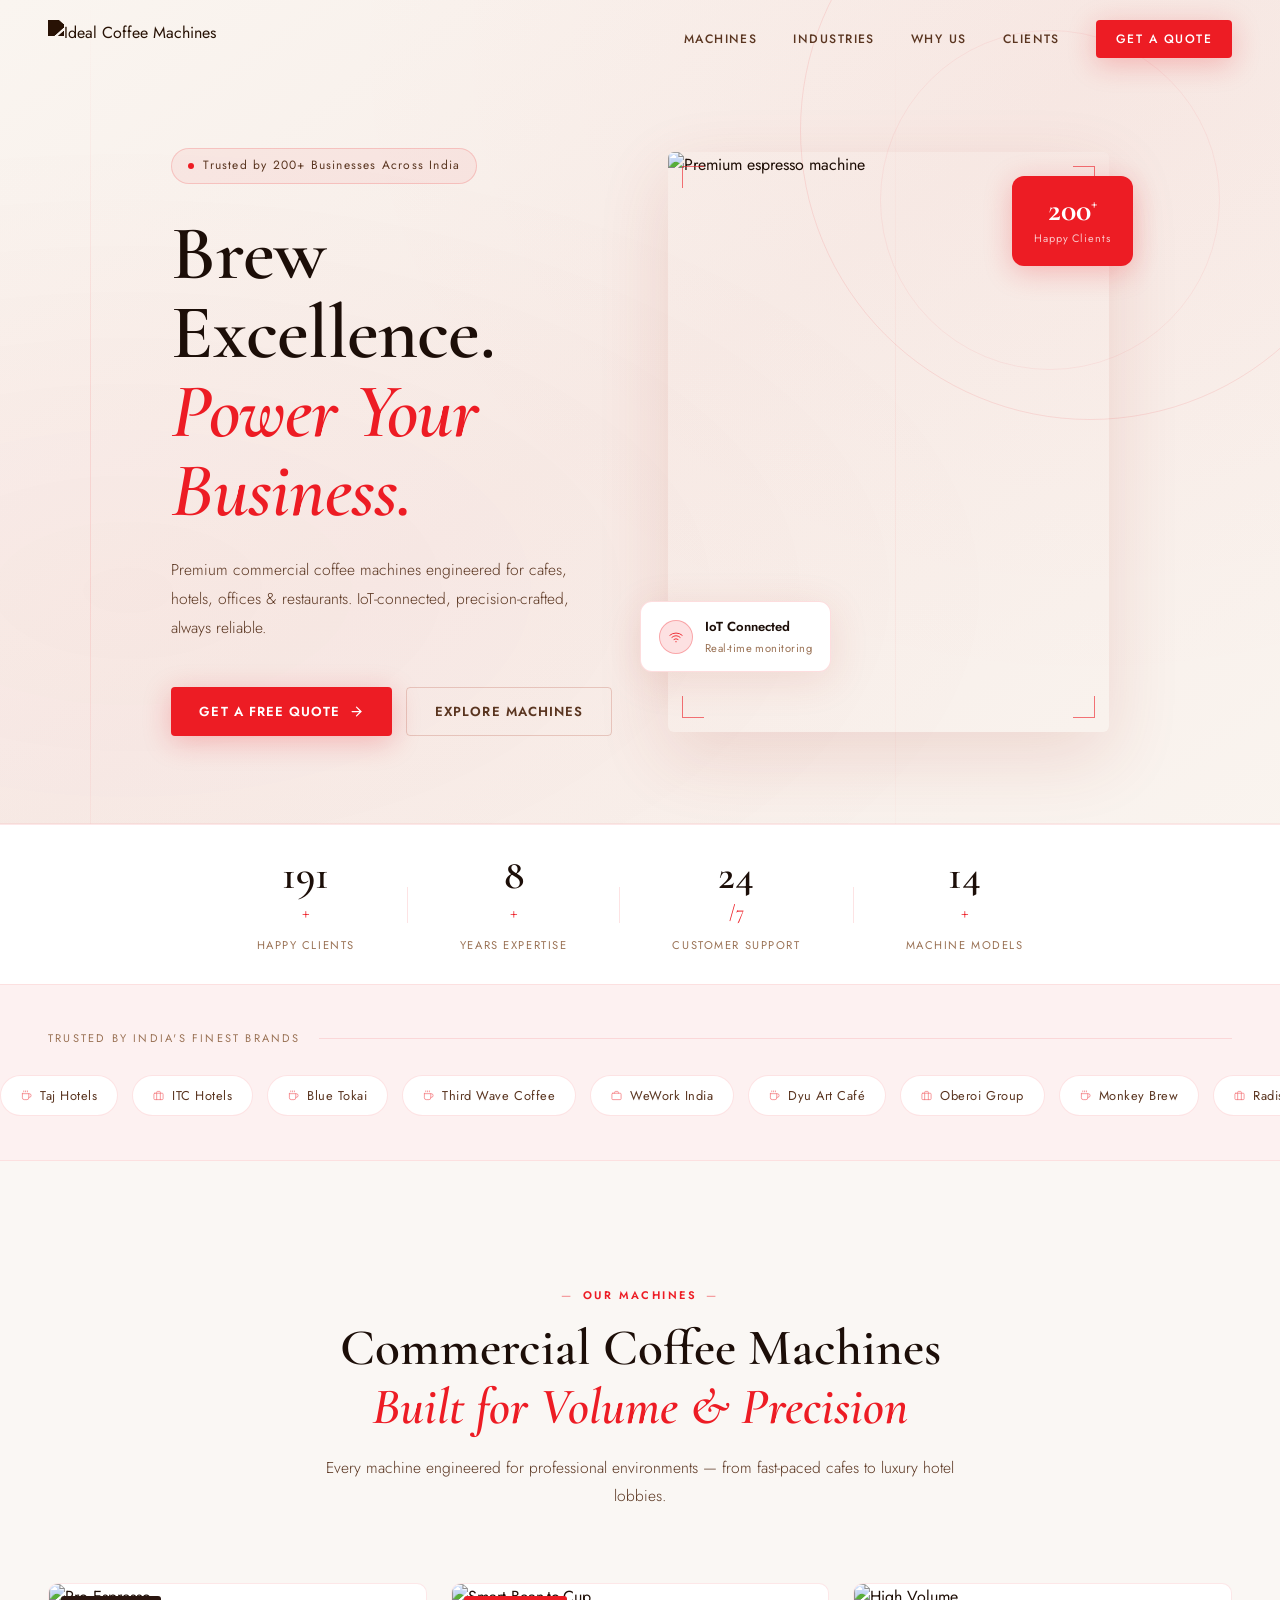
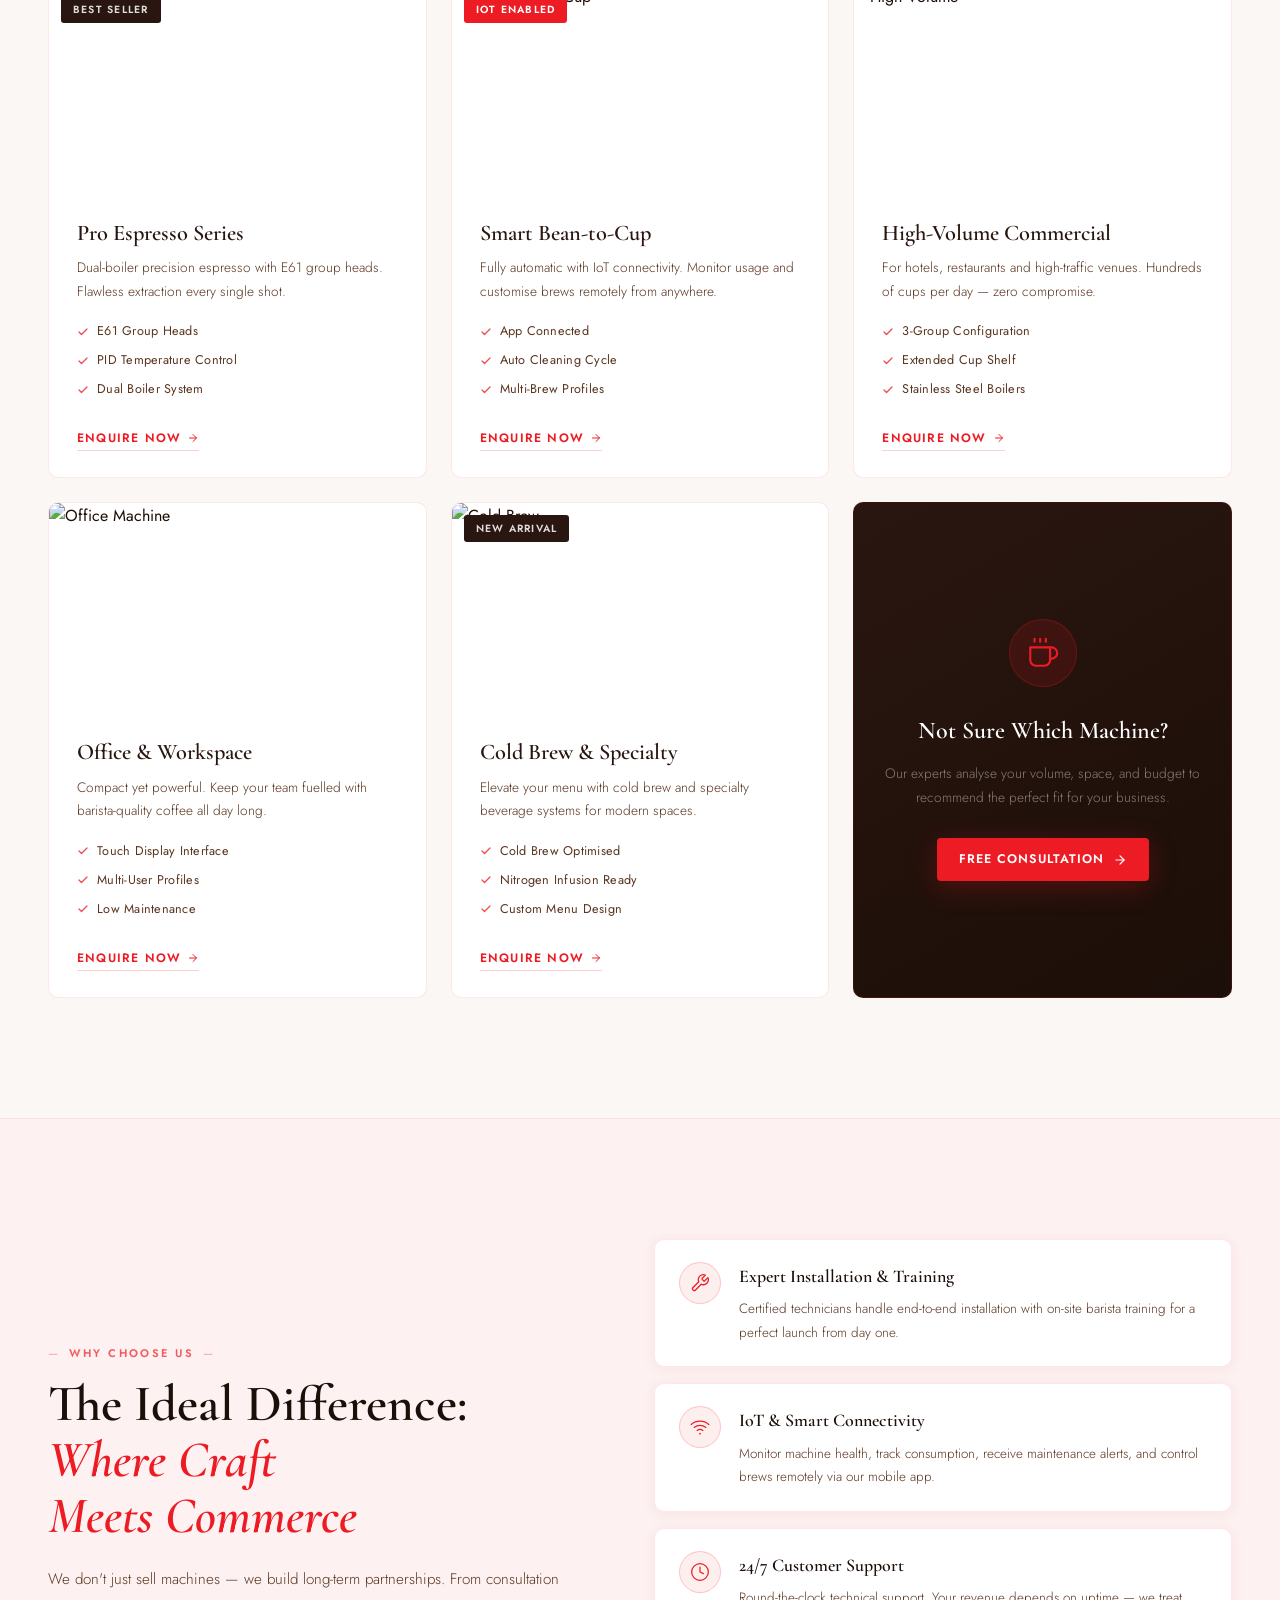
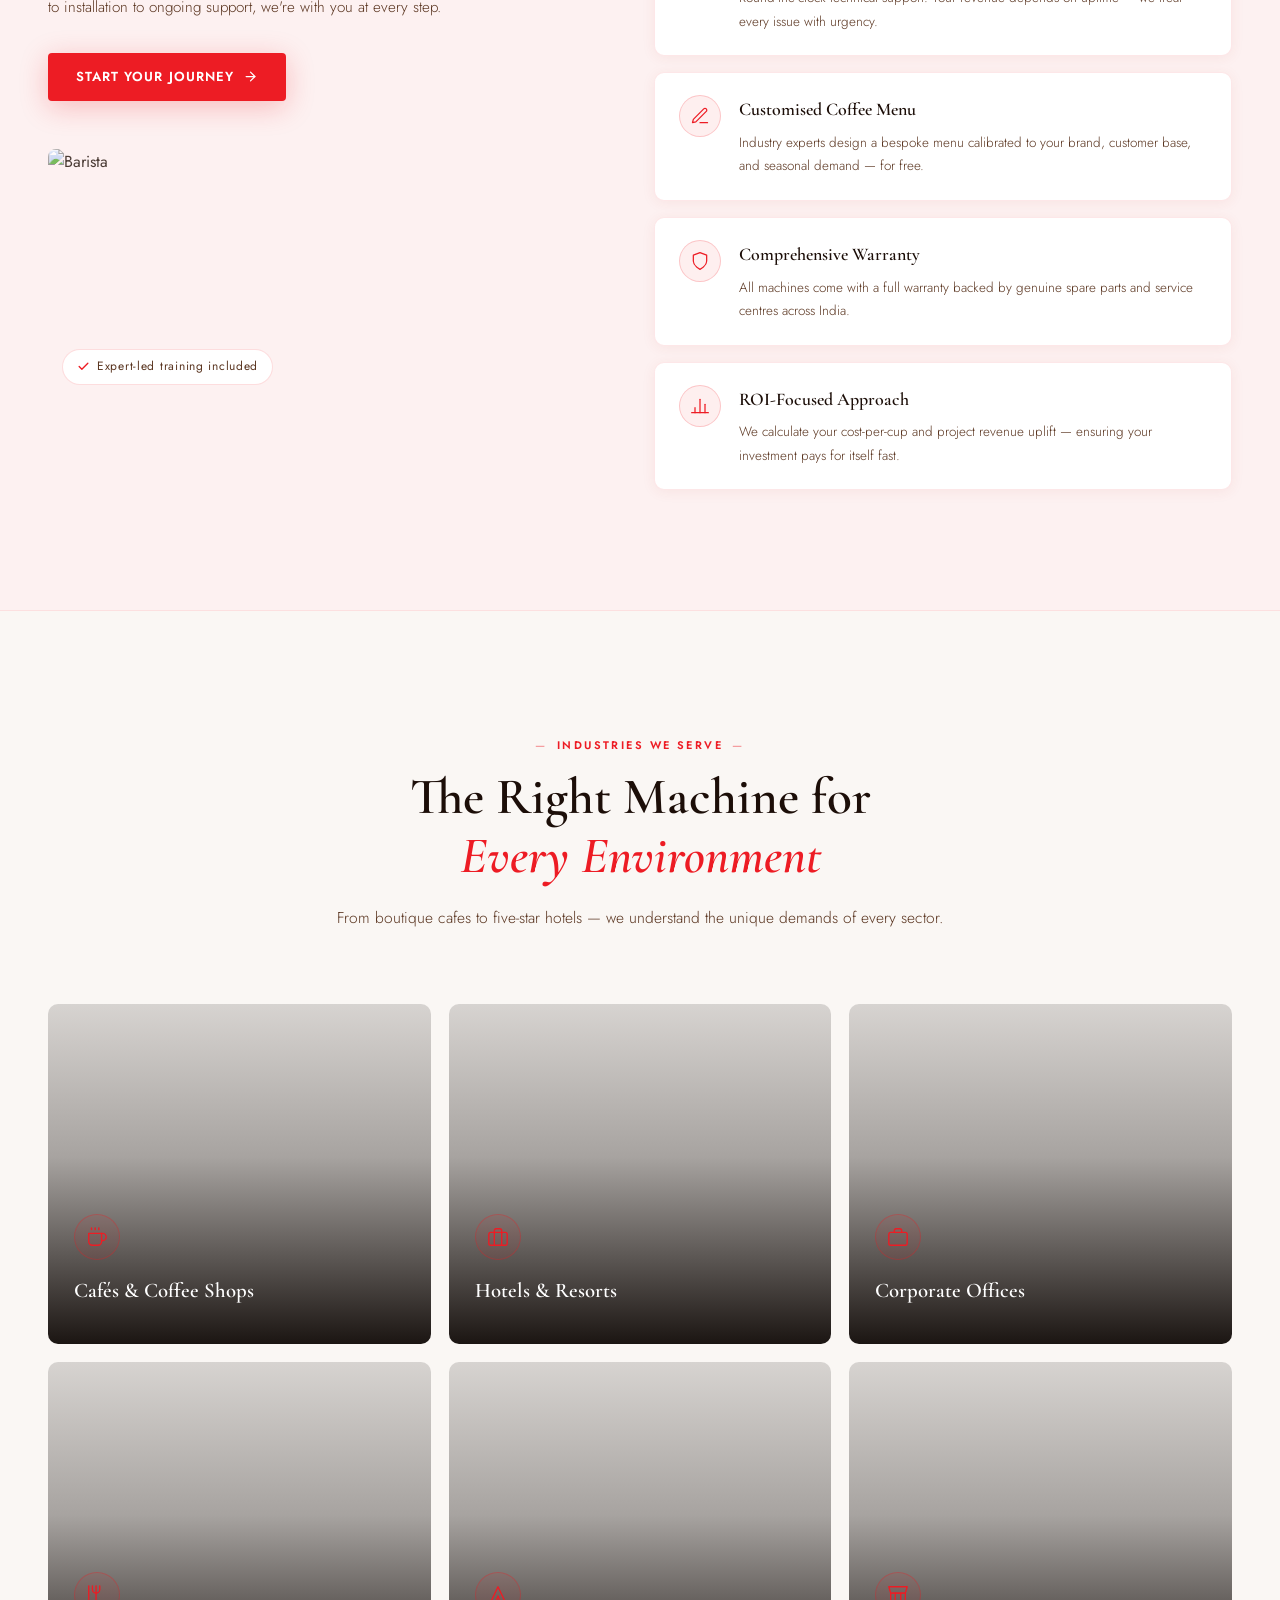
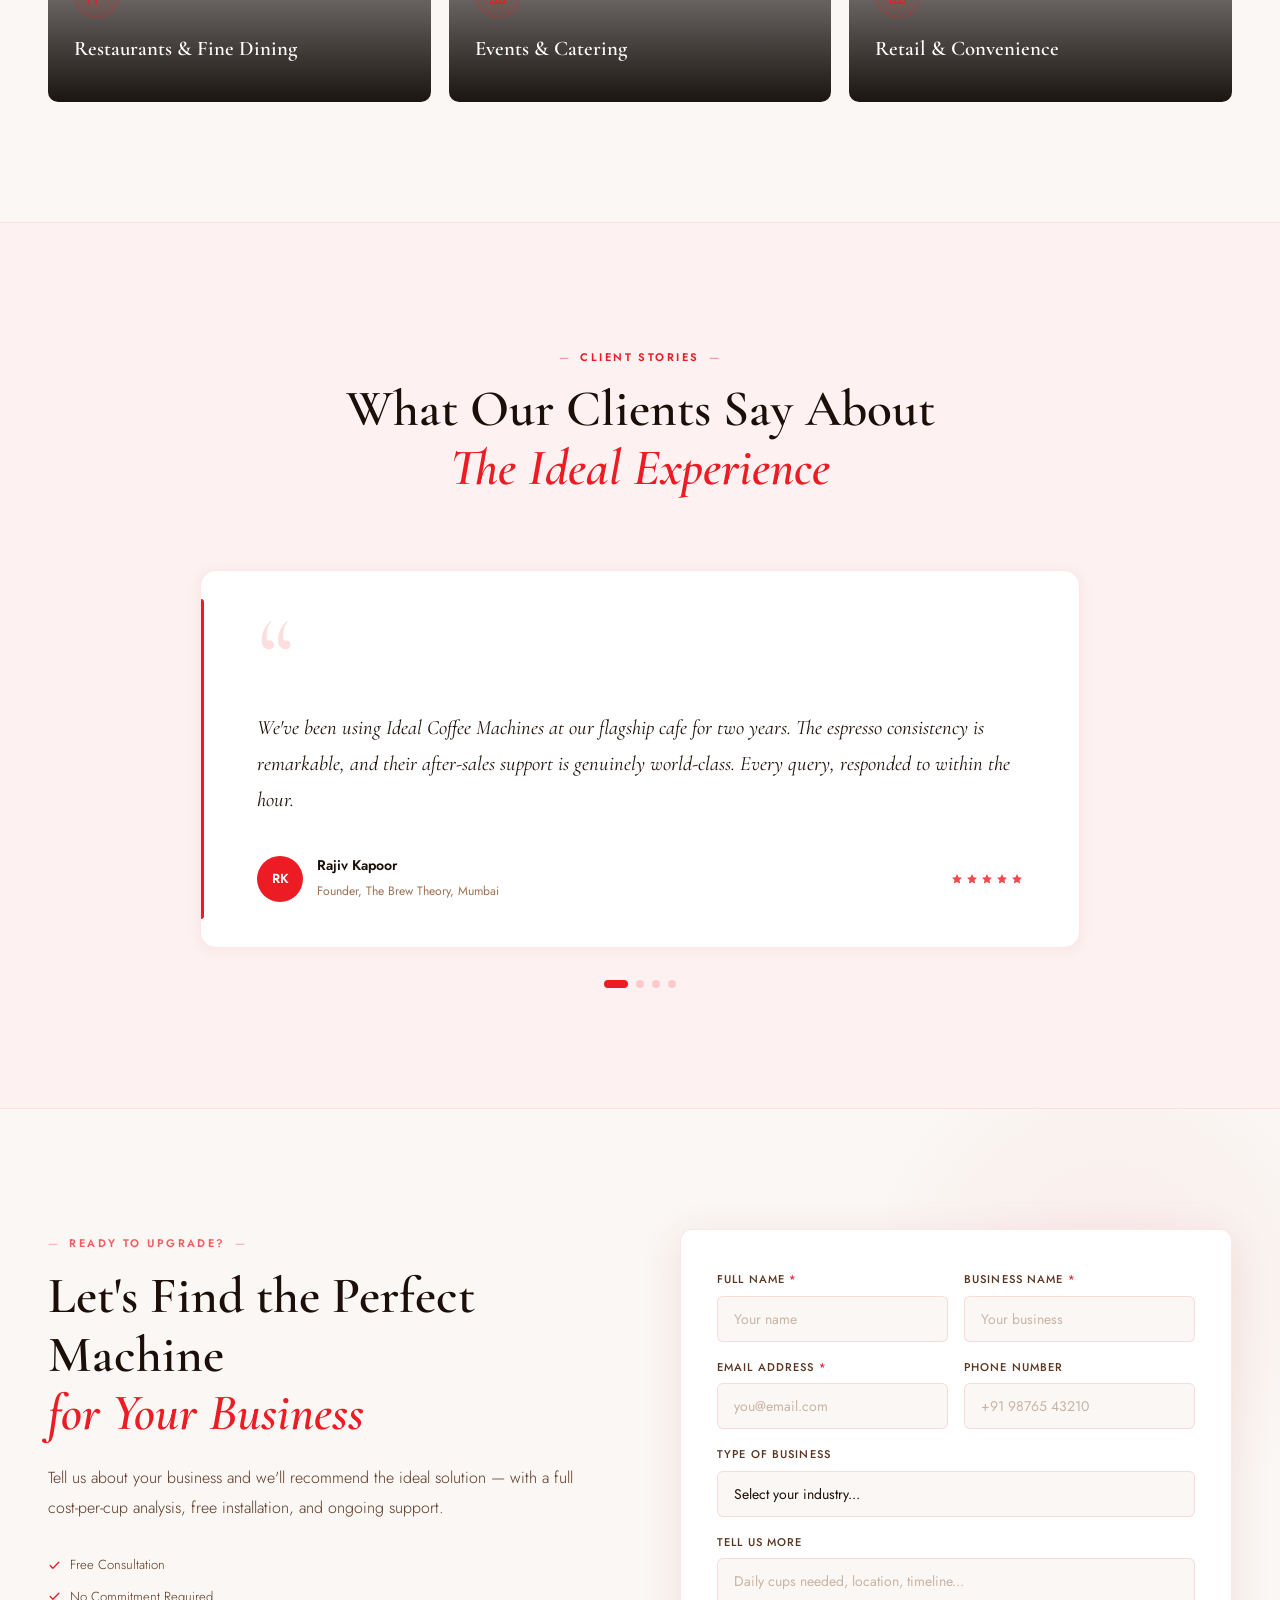
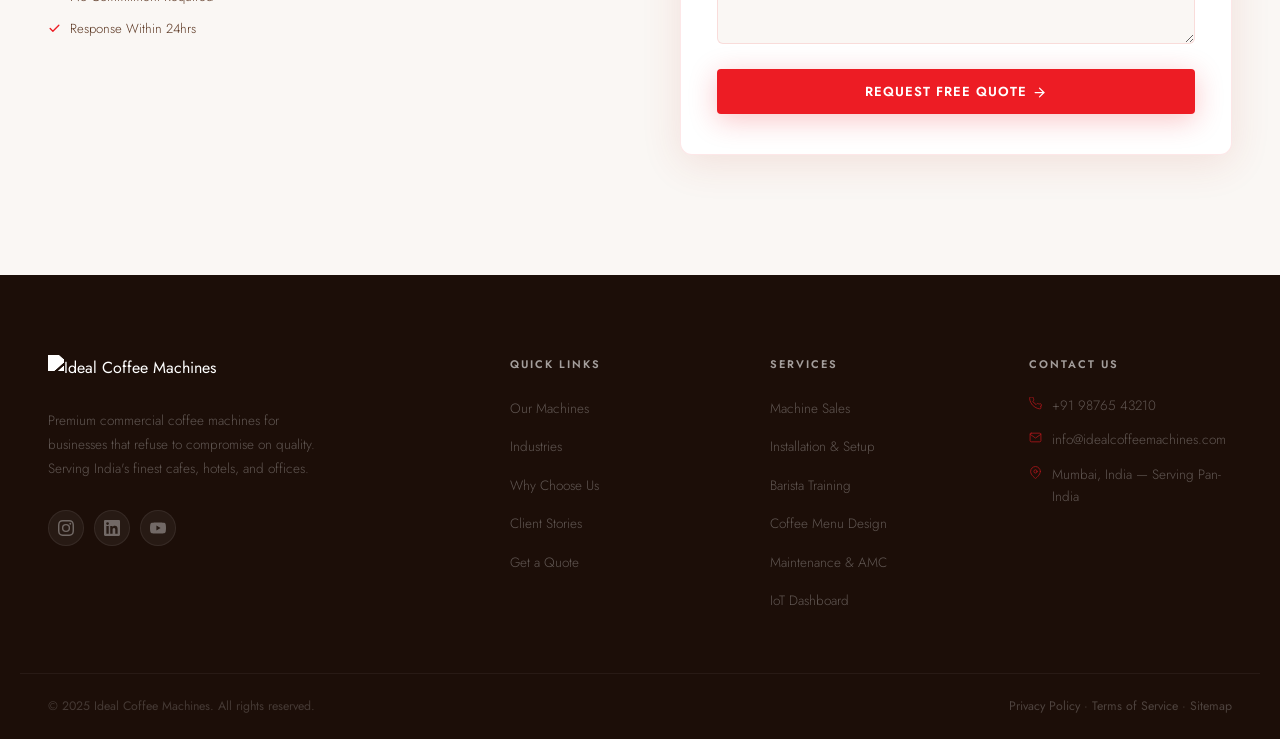
==== index.html @ 1c2c3aeb "commit" ====
<!DOCTYPE html>
<html lang="en">
<head>
  <meta charset="UTF-8" />
  <meta name="viewport" content="width=device-width, initial-scale=1.0" />
  <title>Ideal Coffee Machines — Premium Commercial Coffee Solutions</title>
  <meta name="description" content="Commercial coffee machines for cafes, hotels, offices & restaurants. IoT-connected, precision-crafted, always reliable." />
  <link rel="stylesheet" href="./style.css" />
  <link rel="preconnect" href="https://fonts.googleapis.com" />
  <link rel="preconnect" href="https://fonts.gstatic.com" crossorigin />
  <link href="https://fonts.googleapis.com/css2?family=Cormorant+Garamond:ital,wght@0,400;0,500;0,600;0,700;1,400;1,600&family=Jost:wght@300;400;500;600&display=swap" rel="stylesheet" />
</head>
<body>

<!-- ══ SVG SPRITE ══ -->
<svg xmlns="http://www.w3.org/2000/svg" style="display:none">
  <symbol id="ic-coffee" viewBox="0 0 24 24" fill="none" stroke="currentColor" stroke-width="1.5" stroke-linecap="round" stroke-linejoin="round"><path d="M17 8h1a4 4 0 010 8h-1"/><path d="M3 8h14v9a4 4 0 01-4 4H7a4 4 0 01-4-4V8z"/><line x1="6" y1="2" x2="6" y2="4"/><line x1="10" y1="2" x2="10" y2="4"/><line x1="14" y1="2" x2="14" y2="4"/></symbol>
  <symbol id="ic-wrench" viewBox="0 0 24 24" fill="none" stroke="currentColor" stroke-width="1.5" stroke-linecap="round" stroke-linejoin="round"><path d="M14.7 6.3a1 1 0 000 1.4l1.6 1.6a1 1 0 001.4 0l3.77-3.77a6 6 0 01-7.94 7.94l-6.91 6.91a2.12 2.12 0 01-3-3l6.91-6.91a6 6 0 017.94-7.94l-3.76 3.76z"/></symbol>
  <symbol id="ic-wifi" viewBox="0 0 24 24" fill="none" stroke="currentColor" stroke-width="1.5" stroke-linecap="round" stroke-linejoin="round"><path d="M5 12.55a11 11 0 0114.08 0"/><path d="M1.42 9a16 16 0 0121.16 0"/><path d="M8.53 16.11a6 6 0 016.95 0"/><circle cx="12" cy="20" r="1" fill="currentColor" stroke="none"/></symbol>
  <symbol id="ic-clock" viewBox="0 0 24 24" fill="none" stroke="currentColor" stroke-width="1.5" stroke-linecap="round" stroke-linejoin="round"><circle cx="12" cy="12" r="10"/><polyline points="12 6 12 12 16 14"/></symbol>
  <symbol id="ic-pen" viewBox="0 0 24 24" fill="none" stroke="currentColor" stroke-width="1.5" stroke-linecap="round" stroke-linejoin="round"><path d="M12 20h9"/><path d="M16.5 3.5a2.121 2.121 0 013 3L7 19l-4 1 1-4L16.5 3.5z"/></symbol>
  <symbol id="ic-shield" viewBox="0 0 24 24" fill="none" stroke="currentColor" stroke-width="1.5" stroke-linecap="round" stroke-linejoin="round"><path d="M12 22s8-4 8-10V5l-8-3-8 3v7c0 6 8 10 8 10z"/></symbol>
  <symbol id="ic-chart" viewBox="0 0 24 24" fill="none" stroke="currentColor" stroke-width="1.5" stroke-linecap="round" stroke-linejoin="round"><line x1="18" y1="20" x2="18" y2="10"/><line x1="12" y1="20" x2="12" y2="4"/><line x1="6" y1="20" x2="6" y2="14"/><line x1="2" y1="20" x2="22" y2="20"/></symbol>
  <symbol id="ic-hotel" viewBox="0 0 24 24" fill="none" stroke="currentColor" stroke-width="1.5" stroke-linecap="round" stroke-linejoin="round"><rect x="2" y="7" width="20" height="14" rx="2"/><path d="M16 21V5a2 2 0 00-2-2h-4a2 2 0 00-2 2v16"/></symbol>
  <symbol id="ic-briefcase" viewBox="0 0 24 24" fill="none" stroke="currentColor" stroke-width="1.5" stroke-linecap="round" stroke-linejoin="round"><rect x="2" y="7" width="20" height="14" rx="2"/><path d="M16 7V5a2 2 0 00-2-2h-4a2 2 0 00-2 2v2"/></symbol>
  <symbol id="ic-utensils" viewBox="0 0 24 24" fill="none" stroke="currentColor" stroke-width="1.5" stroke-linecap="round" stroke-linejoin="round"><line x1="3" y1="2" x2="3" y2="22"/><path d="M7 2v4a4 4 0 008 0V2"/><line x1="11" y1="2" x2="11" y2="22"/></symbol>
  <symbol id="ic-star" viewBox="0 0 24 24" fill="currentColor"><path d="M12 2l3.09 6.26L22 9.27l-5 4.87 1.18 6.88L12 17.77l-6.18 3.25L7 14.14 2 9.27l6.91-1.01L12 2z"/></symbol>
  <symbol id="ic-check" viewBox="0 0 24 24" fill="none" stroke="currentColor" stroke-width="2.5" stroke-linecap="round" stroke-linejoin="round"><polyline points="20 6 9 17 4 12"/></symbol>
  <symbol id="ic-arrow" viewBox="0 0 24 24" fill="none" stroke="currentColor" stroke-width="2" stroke-linecap="round" stroke-linejoin="round"><line x1="5" y1="12" x2="19" y2="12"/><polyline points="12 5 19 12 12 19"/></symbol>
  <symbol id="ic-phone" viewBox="0 0 24 24" fill="none" stroke="currentColor" stroke-width="1.5" stroke-linecap="round" stroke-linejoin="round"><path d="M22 16.92v3a2 2 0 01-2.18 2 19.79 19.79 0 01-8.63-3.07A19.5 19.5 0 013.07 9.81 19.79 19.79 0 011.07 2.22 2 2 0 013.06 0h3a2 2 0 012 1.72 12.84 12.84 0 00.7 2.81 2 2 0 01-.45 2.11L7.09 7.91a16 16 0 006 6l1.27-1.27a2 2 0 012.11-.45 12.84 12.84 0 002.81.7A2 2 0 0122 16.92z"/></symbol>
  <symbol id="ic-mail" viewBox="0 0 24 24" fill="none" stroke="currentColor" stroke-width="1.5" stroke-linecap="round" stroke-linejoin="round"><path d="M4 4h16c1.1 0 2 .9 2 2v12c0 1.1-.9 2-2 2H4c-1.1 0-2-.9-2-2V6c0-1.1.9-2 2-2z"/><polyline points="22,6 12,13 2,6"/></symbol>
  <symbol id="ic-pin" viewBox="0 0 24 24" fill="none" stroke="currentColor" stroke-width="1.5" stroke-linecap="round" stroke-linejoin="round"><path d="M21 10c0 7-9 13-9 13s-9-6-9-13a9 9 0 0118 0z"/><circle cx="12" cy="10" r="3"/></symbol>
  <symbol id="ic-instagram" viewBox="0 0 24 24" fill="currentColor"><path d="M12 2.163c3.204 0 3.584.012 4.85.07 3.252.148 4.771 1.691 4.919 4.919.058 1.265.069 1.645.069 4.849 0 3.205-.012 3.584-.069 4.849-.149 3.225-1.664 4.771-4.919 4.919-1.266.058-1.644.07-4.85.07-3.204 0-3.584-.012-4.849-.07-3.26-.149-4.771-1.699-4.919-4.92-.058-1.265-.07-1.644-.07-4.849 0-3.204.013-3.583.07-4.849.149-3.227 1.664-4.771 4.919-4.919 1.266-.057 1.645-.069 4.849-.069zM12 0C8.741 0 8.333.014 7.053.072 2.695.272.273 2.69.073 7.052.014 8.333 0 8.741 0 12c0 3.259.014 3.668.072 4.948.2 4.358 2.618 6.78 6.98 6.98C8.333 23.986 8.741 24 12 24c3.259 0 3.668-.014 4.948-.072 4.354-.2 6.782-2.618 6.979-6.98.059-1.28.073-1.689.073-4.948 0-3.259-.014-3.667-.072-4.947-.196-4.354-2.617-6.78-6.979-6.98C15.668.014 15.259 0 12 0zm0 5.838a6.162 6.162 0 100 12.324 6.162 6.162 0 000-12.324zM12 16a4 4 0 110-8 4 4 0 010 8zm6.406-11.845a1.44 1.44 0 100 2.881 1.44 1.44 0 000-2.881z"/></symbol>
  <symbol id="ic-linkedin" viewBox="0 0 24 24" fill="currentColor"><path d="M20.447 20.452h-3.554v-5.569c0-1.328-.027-3.037-1.852-3.037-1.853 0-2.136 1.445-2.136 2.939v5.667H9.351V9h3.414v1.561h.046c.477-.9 1.637-1.85 3.37-1.85 3.601 0 4.267 2.37 4.267 5.455v6.286zM5.337 7.433a2.062 2.062 0 01-2.063-2.065 2.064 2.064 0 112.063 2.065zm1.782 13.019H3.555V9h3.564v11.452zM22.225 0H1.771C.792 0 0 .774 0 1.729v20.542C0 23.227.792 24 1.771 24h20.451C23.2 24 24 23.227 24 22.271V1.729C24 .774 23.2 0 22.222 0h.003z"/></symbol>
  <symbol id="ic-youtube" viewBox="0 0 24 24" fill="currentColor"><path d="M23.495 6.205a3.007 3.007 0 00-2.088-2.088c-1.87-.501-9.396-.501-9.396-.501s-7.507-.01-9.396.501A3.007 3.007 0 00.527 6.205a31.247 31.247 0 00-.522 5.805 31.247 31.247 0 00.522 5.783 3.007 3.007 0 002.088 2.088c1.868.502 9.396.502 9.396.502s7.506 0 9.396-.502a3.007 3.007 0 002.088-2.088 31.247 31.247 0 00.5-5.783 31.247 31.247 0 00-.5-5.805zM9.609 15.601V8.408l6.264 3.602z"/></symbol>
  <symbol id="ic-up" viewBox="0 0 24 24" fill="none" stroke="currentColor" stroke-width="2" stroke-linecap="round" stroke-linejoin="round"><polyline points="18 15 12 9 6 15"/></symbol>
  <symbol id="ic-tent" viewBox="0 0 24 24" fill="none" stroke="currentColor" stroke-width="1.5" stroke-linecap="round" stroke-linejoin="round"><path d="M3.5 21L12 3l8.5 18H3.5z"/><path d="M9 21l3-8 3 8"/></symbol>
  <symbol id="ic-store" viewBox="0 0 24 24" fill="none" stroke="currentColor" stroke-width="1.5" stroke-linecap="round" stroke-linejoin="round"><path d="M2 3h20l-2 7H4L2 3z"/><rect x="4" y="10" width="16" height="11" rx="1"/><path d="M9 10v11m6-11v11"/></symbol>
</svg>

<!-- ══ NAVBAR ══ -->
<header class="navbar" id="navbar">
  <div class="container nav-inner">
    <a href="#" class="logo">
      <img src="https://idealcoffeemachines.com/images/logo-light.png" alt="Ideal Coffee Machines" class="logo-img" />
    </a>
    <nav class="nav-links" id="navLinks">
      <a href="#products">Machines</a>
      <a href="#industries">Industries</a>
      <a href="#why-us">Why Us</a>
      <a href="#testimonials">Clients</a>
      <a href="#contact" class="nav-cta">Get a Quote</a>
    </nav>
    <button class="hamburger" id="hamburger" aria-label="Toggle menu">
      <span></span><span></span><span></span>
    </button>
  </div>
</header>

<!-- ══ HERO ══ -->
<section class="hero" id="hero">
  <div class="hero-grain"></div>
  <div class="hero-overlay"></div>
  <!-- Decorative elements -->
  <div class="hero-ring r1"></div>
  <div class="hero-ring r2"></div>
  <div class="hero-accent-line al1"></div>
  <div class="hero-accent-line al2"></div>

  <div class="container hero-layout">
    <div class="hero-left">
      <div class="hero-badge reveal">
        <span class="badge-pip"></span>
        Trusted by 200+ Businesses Across India
      </div>
      <h1 class="hero-h1 reveal reveal-d1">
        Brew<br />Excellence.<br /><em>Power Your<br />Business.</em>
      </h1>
      <p class="hero-p reveal reveal-d2">
        Premium commercial coffee machines engineered for cafes, hotels, offices &amp; restaurants. IoT-connected, precision-crafted, always reliable.
      </p>
      <div class="hero-btns reveal reveal-d3">
        <a href="#contact" class="btn btn-red">
          Get a Free Quote <svg width="15" height="15"><use href="#ic-arrow"/></svg>
        </a>
        <a href="#products" class="btn btn-ghost">Explore Machines</a>
      </div>
    </div>

    <div class="hero-right reveal reveal-d2">
      <div class="hero-img-wrap">
        <img src="https://images.unsplash.com/photo-1495474472287-4d71bcdd2085?w=750&q=85&fit=crop" alt="Premium espresso machine" />
        <!-- Corner brackets -->
        <span class="hc tl"></span>
        <span class="hc tr"></span>
        <span class="hc bl"></span>
        <span class="hc br"></span>
      </div>
      <!-- Floating cards -->
      <div class="hf-iot">
        <div class="hf-icon"><svg width="14" height="14"><use href="#ic-wifi"/></svg></div>
        <div>
          <b>IoT Connected</b>
          <span>Real-time monitoring</span>
        </div>
      </div>
      <div class="hf-stat">
        <span class="hfs-n">200<sup>+</sup></span>
        <span class="hfs-l">Happy Clients</span>
      </div>
    </div>
  </div>

  <!-- Stats bar -->
  <div class="hero-statsbar reveal reveal-d4">
    <div class="container hsb-inner">
      <div class="hstat">
        <span class="hstat-n" data-target="200">0</span><sup>+</sup>
        <span class="hstat-l">Happy Clients</span>
      </div>
      <div class="hsep"></div>
      <div class="hstat">
        <span class="hstat-n" data-target="8">0</span><sup>+</sup>
        <span class="hstat-l">Years Expertise</span>
      </div>
      <div class="hsep"></div>
      <div class="hstat">
        <span class="hstat-n">24</span><sup>/7</sup>
        <span class="hstat-l">Customer Support</span>
      </div>
      <div class="hsep"></div>
      <div class="hstat">
        <span class="hstat-n" data-target="15">0</span><sup>+</sup>
        <span class="hstat-l">Machine Models</span>
      </div>
    </div>
  </div>
</section>

<!-- ══ TRUSTED BY ══ -->
<section class="trusted">
  <div class="container trusted-hd">
    <span class="trusted-label">Trusted by India's Finest Brands</span>
    <span class="trusted-rule"></span>
  </div>
  <div class="marquee-wrap">
    <div class="marquee-track">
      <span class="bpill"><svg width="11" height="11"><use href="#ic-coffee"/></svg> Taj Hotels</span>
      <span class="bpill"><svg width="11" height="11"><use href="#ic-hotel"/></svg> ITC Hotels</span>
      <span class="bpill"><svg width="11" height="11"><use href="#ic-coffee"/></svg> Blue Tokai</span>
      <span class="bpill"><svg width="11" height="11"><use href="#ic-coffee"/></svg> Third Wave Coffee</span>
      <span class="bpill"><svg width="11" height="11"><use href="#ic-briefcase"/></svg> WeWork India</span>
      <span class="bpill"><svg width="11" height="11"><use href="#ic-coffee"/></svg> Dyu Art Café</span>
      <span class="bpill"><svg width="11" height="11"><use href="#ic-hotel"/></svg> Oberoi Group</span>
      <span class="bpill"><svg width="11" height="11"><use href="#ic-coffee"/></svg> Monkey Brew</span>
      <span class="bpill"><svg width="11" height="11"><use href="#ic-hotel"/></svg> Radisson Hotels</span>
      <span class="bpill"><svg width="11" height="11"><use href="#ic-coffee"/></svg> Casa Playa</span>
      <!-- dup -->
      <span class="bpill"><svg width="11" height="11"><use href="#ic-coffee"/></svg> Taj Hotels</span>
      <span class="bpill"><svg width="11" height="11"><use href="#ic-hotel"/></svg> ITC Hotels</span>
      <span class="bpill"><svg width="11" height="11"><use href="#ic-coffee"/></svg> Blue Tokai</span>
      <span class="bpill"><svg width="11" height="11"><use href="#ic-coffee"/></svg> Third Wave Coffee</span>
      <span class="bpill"><svg width="11" height="11"><use href="#ic-briefcase"/></svg> WeWork India</span>
      <span class="bpill"><svg width="11" height="11"><use href="#ic-coffee"/></svg> Dyu Art Café</span>
      <span class="bpill"><svg width="11" height="11"><use href="#ic-hotel"/></svg> Oberoi Group</span>
      <span class="bpill"><svg width="11" height="11"><use href="#ic-coffee"/></svg> Monkey Brew</span>
    </div>
  </div>
</section>

<!-- ══ PRODUCTS ══ -->
<section class="products" id="products">
  <div class="container">
    <div class="sec-hd reveal">
      <span class="eyebrow">Our Machines</span>
      <h2>Commercial Coffee Machines<br /><em>Built for Volume &amp; Precision</em></h2>
      <p>Every machine engineered for professional environments — from fast-paced cafes to luxury hotel lobbies.</p>
    </div>
    <div class="products-grid">

      <div class="pcard reveal">
        <div class="pcard-img">
          <img src="https://images.unsplash.com/photo-1514432324607-a09d9b4aefdd?w=600&q=80&fit=crop" alt="Pro Espresso" loading="lazy"/>
          <span class="pbadge">Best Seller</span>
        </div>
        <div class="pcard-body">
          <h3>Pro Espresso Series</h3>
          <p>Dual-boiler precision espresso with E61 group heads. Flawless extraction every single shot.</p>
          <ul class="speclist">
            <li><svg width="12" height="12"><use href="#ic-check"/></svg> E61 Group Heads</li>
            <li><svg width="12" height="12"><use href="#ic-check"/></svg> PID Temperature Control</li>
            <li><svg width="12" height="12"><use href="#ic-check"/></svg> Dual Boiler System</li>
          </ul>
          <a href="#contact" class="plink">Enquire Now <svg width="12" height="12"><use href="#ic-arrow"/></svg></a>
        </div>
      </div>

      <div class="pcard reveal reveal-d1">
        <div class="pcard-img">
          <img src="https://images.unsplash.com/photo-1558618666-fcd25c85cd64?w=600&q=80&fit=crop" alt="Smart Bean-to-Cup" loading="lazy"/>
          <span class="pbadge red">IoT Enabled</span>
        </div>
        <div class="pcard-body">
          <h3>Smart Bean-to-Cup</h3>
          <p>Fully automatic with IoT connectivity. Monitor usage and customise brews remotely from anywhere.</p>
          <ul class="speclist">
            <li><svg width="12" height="12"><use href="#ic-check"/></svg> App Connected</li>
            <li><svg width="12" height="12"><use href="#ic-check"/></svg> Auto Cleaning Cycle</li>
            <li><svg width="12" height="12"><use href="#ic-check"/></svg> Multi-Brew Profiles</li>
          </ul>
          <a href="#contact" class="plink">Enquire Now <svg width="12" height="12"><use href="#ic-arrow"/></svg></a>
        </div>
      </div>

      <div class="pcard reveal reveal-d2">
        <div class="pcard-img">
          <img src="https://images.unsplash.com/photo-1507133750040-4a8f57021571?w=600&q=80&fit=crop" alt="High Volume" loading="lazy"/>
        </div>
        <div class="pcard-body">
          <h3>High-Volume Commercial</h3>
          <p>For hotels, restaurants and high-traffic venues. Hundreds of cups per day — zero compromise.</p>
          <ul class="speclist">
            <li><svg width="12" height="12"><use href="#ic-check"/></svg> 3-Group Configuration</li>
            <li><svg width="12" height="12"><use href="#ic-check"/></svg> Extended Cup Shelf</li>
            <li><svg width="12" height="12"><use href="#ic-check"/></svg> Stainless Steel Boilers</li>
          </ul>
          <a href="#contact" class="plink">Enquire Now <svg width="12" height="12"><use href="#ic-arrow"/></svg></a>
        </div>
      </div>

      <div class="pcard reveal reveal-d1">
        <div class="pcard-img">
          <img src="https://images.unsplash.com/photo-1521302080334-4bebac2763a6?w=600&q=80&fit=crop" alt="Office Machine" loading="lazy"/>
        </div>
        <div class="pcard-body">
          <h3>Office &amp; Workspace</h3>
          <p>Compact yet powerful. Keep your team fuelled with barista-quality coffee all day long.</p>
          <ul class="speclist">
            <li><svg width="12" height="12"><use href="#ic-check"/></svg> Touch Display Interface</li>
            <li><svg width="12" height="12"><use href="#ic-check"/></svg> Multi-User Profiles</li>
            <li><svg width="12" height="12"><use href="#ic-check"/></svg> Low Maintenance</li>
          </ul>
          <a href="#contact" class="plink">Enquire Now <svg width="12" height="12"><use href="#ic-arrow"/></svg></a>
        </div>
      </div>

      <div class="pcard reveal reveal-d2">
        <div class="pcard-img">
          <img src="https://images.unsplash.com/photo-1611854779393-1b2da9d400fe?w=600&q=80&fit=crop" alt="Cold Brew" loading="lazy"/>
          <span class="pbadge">New Arrival</span>
        </div>
        <div class="pcard-body">
          <h3>Cold Brew &amp; Specialty</h3>
          <p>Elevate your menu with cold brew and specialty beverage systems for modern spaces.</p>
          <ul class="speclist">
            <li><svg width="12" height="12"><use href="#ic-check"/></svg> Cold Brew Optimised</li>
            <li><svg width="12" height="12"><use href="#ic-check"/></svg> Nitrogen Infusion Ready</li>
            <li><svg width="12" height="12"><use href="#ic-check"/></svg> Custom Menu Design</li>
          </ul>
          <a href="#contact" class="plink">Enquire Now <svg width="12" height="12"><use href="#ic-arrow"/></svg></a>
        </div>
      </div>

      <div class="pcard pcard--cta reveal reveal-d3">
        <div class="pcta-inner">
          <div class="pcta-icon"><svg width="34" height="34"><use href="#ic-coffee"/></svg></div>
          <h3>Not Sure Which Machine?</h3>
          <p>Our experts analyse your volume, space, and budget to recommend the perfect fit for your business.</p>
          <a href="#contact" class="btn btn-red btn-sm">
            Free Consultation <svg width="14" height="14"><use href="#ic-arrow"/></svg>
          </a>
        </div>
      </div>

    </div>
  </div>
</section>

<!-- ══ WHY US ══ -->
<section class="whyus" id="why-us">
  <div class="whyus-grain"></div>
  <div class="container whyus-grid">

    <div class="wu-left reveal">
      <span class="eyebrow light">Why Choose Us</span>
      <h2 class="light">The Ideal Difference:<br /><em>Where Craft<br />Meets Commerce</em></h2>
      <p>We don't just sell machines — we build long-term partnerships. From consultation to installation to ongoing support, we're with you at every step.</p>
      <a href="#contact" class="btn btn-red mt32">
        Start Your Journey <svg width="15" height="15"><use href="#ic-arrow"/></svg>
      </a>
      <div class="wu-imgbox">
        <img src="https://images.unsplash.com/photo-1453614512568-c4024d13c247?w=500&q=80&fit=crop" alt="Barista" loading="lazy"/>
        <div class="wu-img-label">
          <svg width="13" height="13"><use href="#ic-check"/></svg>
          Expert-led training included
        </div>
      </div>
    </div>

    <div class="wu-right">
      <div class="fcard reveal">
        <div class="fcard-ic"><svg width="20" height="20"><use href="#ic-wrench"/></svg></div>
        <div><h4>Expert Installation &amp; Training</h4><p>Certified technicians handle end-to-end installation with on-site barista training for a perfect launch from day one.</p></div>
      </div>
      <div class="fcard reveal reveal-d1">
        <div class="fcard-ic"><svg width="20" height="20"><use href="#ic-wifi"/></svg></div>
        <div><h4>IoT &amp; Smart Connectivity</h4><p>Monitor machine health, track consumption, receive maintenance alerts, and control brews remotely via our mobile app.</p></div>
      </div>
      <div class="fcard reveal reveal-d2">
        <div class="fcard-ic"><svg width="20" height="20"><use href="#ic-clock"/></svg></div>
        <div><h4>24/7 Customer Support</h4><p>Round-the-clock technical support. Your revenue depends on uptime — we treat every issue with urgency.</p></div>
      </div>
      <div class="fcard reveal reveal-d1">
        <div class="fcard-ic"><svg width="20" height="20"><use href="#ic-pen"/></svg></div>
        <div><h4>Customised Coffee Menu</h4><p>Industry experts design a bespoke menu calibrated to your brand, customer base, and seasonal demand — for free.</p></div>
      </div>
      <div class="fcard reveal reveal-d2">
        <div class="fcard-ic"><svg width="20" height="20"><use href="#ic-shield"/></svg></div>
        <div><h4>Comprehensive Warranty</h4><p>All machines come with a full warranty backed by genuine spare parts and service centres across India.</p></div>
      </div>
      <div class="fcard reveal reveal-d3">
        <div class="fcard-ic"><svg width="20" height="20"><use href="#ic-chart"/></svg></div>
        <div><h4>ROI-Focused Approach</h4><p>We calculate your cost-per-cup and project revenue uplift — ensuring your investment pays for itself fast.</p></div>
      </div>
    </div>

  </div>
</section>

<!-- ══ INDUSTRIES ══ -->
<section class="industries" id="industries">
  <div class="container">
    <div class="sec-hd reveal">
      <span class="eyebrow">Industries We Serve</span>
      <h2>The Right Machine for<br /><em>Every Environment</em></h2>
      <p>From boutique cafes to five-star hotels — we understand the unique demands of every sector.</p>
    </div>
    <div class="ind-grid">
      <div class="icard reveal" style="--bg:url('https://images.unsplash.com/photo-1501339847302-ac426a4a7cbb?w=700&q=75&fit=crop')">
        <div class="icard-ov"></div>
        <div class="icard-body">
          <div class="icard-ic"><svg width="22" height="22"><use href="#ic-coffee"/></svg></div>
          <h3>Cafés &amp; Coffee Shops</h3>
          <p>Specialty espresso with E61 heads and PID control for the artisan experience customers crave.</p>
        </div>
      </div>
      <div class="icard reveal reveal-d1" style="--bg:url('https://images.unsplash.com/photo-1551882547-ff40c63fe5fa?w=700&q=75&fit=crop')">
        <div class="icard-ov"></div>
        <div class="icard-body">
          <div class="icard-ic"><svg width="22" height="22"><use href="#ic-hotel"/></svg></div>
          <h3>Hotels &amp; Resorts</h3>
          <p>High-volume, luxury machines for lobbies, in-room service, and all-day dining.</p>
        </div>
      </div>
      <div class="icard reveal reveal-d2" style="--bg:url('https://images.unsplash.com/photo-1497366216548-37526070297c?w=700&q=75&fit=crop')">
        <div class="icard-ov"></div>
        <div class="icard-body">
          <div class="icard-ic"><svg width="22" height="22"><use href="#ic-briefcase"/></svg></div>
          <h3>Corporate Offices</h3>
          <p>Smart, scalable coffee solutions from 20 to 2,000 employees — zero compromise.</p>
        </div>
      </div>
      <div class="icard reveal reveal-d1" style="--bg:url('https://images.unsplash.com/photo-1414235077428-338989a2e8c0?w=700&q=75&fit=crop')">
        <div class="icard-ov"></div>
        <div class="icard-body">
          <div class="icard-ic"><svg width="22" height="22"><use href="#ic-utensils"/></svg></div>
          <h3>Restaurants &amp; Fine Dining</h3>
          <p>Exceptional post-meal coffee as elegant as the cuisine you serve.</p>
        </div>
      </div>
      <div class="icard reveal reveal-d2" style="--bg:url('https://images.unsplash.com/photo-1540575467063-178a50c2df87?w=700&q=75&fit=crop')">
        <div class="icard-ov"></div>
        <div class="icard-body">
          <div class="icard-ic"><svg width="22" height="22"><use href="#ic-tent"/></svg></div>
          <h3>Events &amp; Catering</h3>
          <p>Portable commercial machines for large-scale events and catering. Volume without compromise.</p>
        </div>
      </div>
      <div class="icard reveal reveal-d3" style="--bg:url('https://images.unsplash.com/photo-1568702846914-96b305d2aaeb?w=700&q=75&fit=crop')">
        <div class="icard-ov"></div>
        <div class="icard-body">
          <div class="icard-ic"><svg width="22" height="22"><use href="#ic-store"/></svg></div>
          <h3>Retail &amp; Convenience</h3>
          <p>Self-serve solutions for supermarkets and retail outlets with minimal staffing needs.</p>
        </div>
      </div>
    </div>
  </div>
</section>

<!-- ══ TESTIMONIALS ══ -->
<section class="testi" id="testimonials">
  <div class="container">
    <div class="sec-hd reveal">
      <span class="eyebrow">Client Stories</span>
      <h2>What Our Clients Say About<br /><em>The Ideal Experience</em></h2>
    </div>
    <div class="tslider" id="tSlider">
      <div class="tcard active">
        <div class="tcard-q">&ldquo;</div>
        <p>We've been using Ideal Coffee Machines at our flagship cafe for two years. The espresso consistency is remarkable, and their after-sales support is genuinely world-class. Every query, responded to within the hour.</p>
        <div class="tcard-ft">
          <div class="tav">RK</div>
          <div class="tmeta"><strong>Rajiv Kapoor</strong><span>Founder, The Brew Theory, Mumbai</span></div>
          <div class="tstars">
            <svg width="12" height="12"><use href="#ic-star"/></svg><svg width="12" height="12"><use href="#ic-star"/></svg><svg width="12" height="12"><use href="#ic-star"/></svg><svg width="12" height="12"><use href="#ic-star"/></svg><svg width="12" height="12"><use href="#ic-star"/></svg>
          </div>
        </div>
      </div>
      <div class="tcard">
        <div class="tcard-q">&ldquo;</div>
        <p>As a 5-star hotel, our standards are non-negotiable. Ideal Coffee Machines understood our requirements perfectly — elegant, durable, and the IoT monitoring has completely transformed our F&amp;B operations.</p>
        <div class="tcard-ft">
          <div class="tav">PS</div>
          <div class="tmeta"><strong>Priya Sharma</strong><span>F&amp;B Director, Grand Heritage Hotel, Delhi</span></div>
          <div class="tstars">
            <svg width="12" height="12"><use href="#ic-star"/></svg><svg width="12" height="12"><use href="#ic-star"/></svg><svg width="12" height="12"><use href="#ic-star"/></svg><svg width="12" height="12"><use href="#ic-star"/></svg><svg width="12" height="12"><use href="#ic-star"/></svg>
          </div>
        </div>
      </div>
      <div class="tcard">
        <div class="tcard-q">&ldquo;</div>
        <p>We equipped our entire 1,200-person campus with their machines. ROI was evident within the first quarter — employees are happier, the quality beats any chain, and maintenance has been virtually zero hassle.</p>
        <div class="tcard-ft">
          <div class="tav">AV</div>
          <div class="tmeta"><strong>Arjun Verma</strong><span>Operations Head, TechPark India, Bengaluru</span></div>
          <div class="tstars">
            <svg width="12" height="12"><use href="#ic-star"/></svg><svg width="12" height="12"><use href="#ic-star"/></svg><svg width="12" height="12"><use href="#ic-star"/></svg><svg width="12" height="12"><use href="#ic-star"/></svg><svg width="12" height="12"><use href="#ic-star"/></svg>
          </div>
        </div>
      </div>
      <div class="tcard">
        <div class="tcard-q">&ldquo;</div>
        <p>The custom coffee menu they designed is a hit with guests. Their expertise in menu engineering was unexpected but absolutely invaluable — it's become a talking point for our restaurant.</p>
        <div class="tcard-ft">
          <div class="tav">NM</div>
          <div class="tmeta"><strong>Neha Mehta</strong><span>Owner, Spice Route Restaurant, Pune</span></div>
          <div class="tstars">
            <svg width="12" height="12"><use href="#ic-star"/></svg><svg width="12" height="12"><use href="#ic-star"/></svg><svg width="12" height="12"><use href="#ic-star"/></svg><svg width="12" height="12"><use href="#ic-star"/></svg><svg width="12" height="12"><use href="#ic-star"/></svg>
          </div>
        </div>
      </div>
    </div>
    <div class="tdots" id="tDots">
      <button class="tdot active" data-index="0"></button>
      <button class="tdot" data-index="1"></button>
      <button class="tdot" data-index="2"></button>
      <button class="tdot" data-index="3"></button>
    </div>
  </div>
</section>

<!-- ══ CTA / CONTACT ══ -->
<section class="ctasec" id="contact">
  <div class="ctasec-grain"></div>
  <div class="container cta-grid">
    <div class="cta-left reveal">
      <span class="eyebrow light">Ready to Upgrade?</span>
      <h2 class="light">Let's Find the Perfect Machine<br /><em>for Your Business</em></h2>
      <p>Tell us about your business and we'll recommend the ideal solution — with a full cost-per-cup analysis, free installation, and ongoing support.</p>
      <div class="cta-checks">
        <span><svg width="13" height="13"><use href="#ic-check"/></svg> Free Consultation</span>
        <span><svg width="13" height="13"><use href="#ic-check"/></svg> No Commitment Required</span>
        <span><svg width="13" height="13"><use href="#ic-check"/></svg> Response Within 24hrs</span>
      </div>
    </div>
    <form class="ctaform reveal reveal-d1" id="contactForm" novalidate>
      <div class="form-row">
        <div class="fg"><label>Full Name <em>*</em></label><input type="text" name="name" placeholder="Your name" required /></div>
        <div class="fg"><label>Business Name <em>*</em></label><input type="text" name="business" placeholder="Your business" required /></div>
      </div>
      <div class="form-row">
        <div class="fg"><label>Email Address <em>*</em></label><input type="email" name="email" placeholder="you@email.com" required /></div>
        <div class="fg"><label>Phone Number</label><input type="tel" name="phone" placeholder="+91 98765 43210" /></div>
      </div>
      <div class="fg">
        <label>Type of Business</label>
        <select name="industry">
          <option value="">Select your industry...</option>
          <option>Café / Coffee Shop</option>
          <option>Hotel / Resort</option>
          <option>Corporate Office</option>
          <option>Restaurant / Fine Dining</option>
          <option>Events / Catering</option>
          <option>Retail / Convenience</option>
          <option>Other</option>
        </select>
      </div>
      <div class="fg">
        <label>Tell Us More</label>
        <textarea name="message" rows="3" placeholder="Daily cups needed, location, timeline..."></textarea>
      </div>
      <button type="submit" class="btn btn-red btn-full" id="submitBtn">
        <span class="bt">Request Free Quote <svg width="15" height="15"><use href="#ic-arrow"/></svg></span>
        <span class="bl" style="display:none">Sending…</span>
      </button>
      <div class="form-ok" id="formOk" style="display:none">
        <svg width="15" height="15"><use href="#ic-check"/></svg> Thank you! We'll be in touch within 24 hours.
      </div>
    </form>
  </div>
</section>

<!-- ══ FOOTER ══ -->
<footer class="footer">
  <div class="container footer-inner">
    <div class="footer-brand">
      <a href="#" class="logo footer-logo">
        <img src="https://idealcoffeemachines.com/images/logo-light.png" alt="Ideal Coffee Machines" class="logo-img" />
      </a>
      <p>Premium commercial coffee machines for businesses that refuse to compromise on quality. Serving India's finest cafes, hotels, and offices.</p>
      <div class="fsoc">
        <a href="#" aria-label="Instagram"><svg width="16" height="16"><use href="#ic-instagram"/></svg></a>
        <a href="#" aria-label="LinkedIn"><svg width="16" height="16"><use href="#ic-linkedin"/></svg></a>
        <a href="#" aria-label="YouTube"><svg width="16" height="16"><use href="#ic-youtube"/></svg></a>
      </div>
    </div>
    <div class="fcol">
      <h4>Quick Links</h4>
      <ul>
        <li><a href="#products">Our Machines</a></li>
        <li><a href="#industries">Industries</a></li>
        <li><a href="#why-us">Why Choose Us</a></li>
        <li><a href="#testimonials">Client Stories</a></li>
        <li><a href="#contact">Get a Quote</a></li>
      </ul>
    </div>
    <div class="fcol">
      <h4>Services</h4>
      <ul>
        <li><a href="#">Machine Sales</a></li>
        <li><a href="#">Installation &amp; Setup</a></li>
        <li><a href="#">Barista Training</a></li>
        <li><a href="#">Coffee Menu Design</a></li>
        <li><a href="#">Maintenance &amp; AMC</a></li>
        <li><a href="#">IoT Dashboard</a></li>
      </ul>
    </div>
    <div class="fcol">
      <h4>Contact Us</h4>
      <ul class="fcontact">
        <li><svg width="13" height="13"><use href="#ic-phone"/></svg> +91 98765 43210</li>
        <li><svg width="13" height="13"><use href="#ic-mail"/></svg> info@idealcoffeemachines.com</li>
        <li><svg width="13" height="13"><use href="#ic-pin"/></svg> Mumbai, India — Serving Pan-India</li>
      </ul>
    </div>
  </div>
  <div class="footer-btm">
    <div class="container footer-btm-inner">
      <p>&copy; 2025 Ideal Coffee Machines. All rights reserved.</p>
      <p><a href="#">Privacy Policy</a> &middot; <a href="#">Terms of Service</a> &middot; <a href="#">Sitemap</a></p>
    </div>
  </div>
</footer>

<button class="btt" id="btt" aria-label="Back to top">
  <svg width="18" height="18"><use href="#ic-up"/></svg>
</button>

<script src="./app.js"></script>
</body>
</html>
---- style.css ----
/* ================================================================
   IDEAL COFFEE MACHINES — Premium Redesign v4
   Color System:
     Red accent:    #ED1C24  (CTAs, highlights — used sparingly)
     Section alt:   #fdf1f1  (very light red tint — alternating sections)
     Main bg:       #faf7f4  (warm white)
     Dark footer only: #1c0e08
   Fonts: Cormorant Garamond + Jost
   ================================================================ */

:root {
  /* Dark — footer ONLY */
  --ink:       #1c0e08;
  --espresso:  #2a1610;
  --mahogany:  #4a2008;

  /* Red accent */
  --red:       #ED1C24;
  --red-dk:    #c8151c;
  --red-lt:    rgba(237,28,36,0.07);
  --red-md:    rgba(237,28,36,0.13);
  --red-bg:    #fdf1f1;    /* very light red — alternating section bg */
  --red-bg2:   #fce8e8;    /* slightly deeper for contrast */

  /* Creams — main backgrounds */
  --cream:     #faf7f4;
  --cream2:    #f5f0ea;
  --latte:     #e0ceb4;
  --white:     #ffffff;

  /* Text */
  --t-body:    #1e0e06;
  --t-mid:     #5a3520;
  --t-muted:   #9a7255;

  /* Borders */
  --bdr:       rgba(237,28,36,0.12);
  --bdr-warm:  rgba(180,100,80,0.14);
  --bdr-wh:    rgba(255,255,255,0.09);

  /* Shadows */
  --sh-sm:     0 2px 14px rgba(180,60,40,0.07);
  --sh-md:     0 8px 40px rgba(180,60,40,0.12);
  --sh-lg:     0 24px 72px rgba(180,60,40,0.14);
  --sh-red:    0 6px 28px rgba(237,28,36,0.25);

  /* Typography */
  --display:   'Cormorant Garamond', Georgia, serif;
  --body:      'Jost', system-ui, sans-serif;

  --ease:      cubic-bezier(0.4, 0, 0.2, 1);
  --tr:        all 0.3s var(--ease);
  --tr-s:      all 0.6s var(--ease);
  --max-w:     1240px;
}

/* ── RESET ── */
*, *::before, *::after { box-sizing: border-box; margin: 0; padding: 0; }
html { scroll-behavior: smooth; font-size: 16px; }
body { font-family: var(--body); color: var(--t-body); background: var(--cream); line-height: 1.65; overflow-x: hidden; }
/* Section alternating pattern:
   1. Hero         → warm white light bg (NOT dark)
   2. Trusted By   → very light red tint (#fdf1f1)
   3. Products     → warm white (#faf7f4)
   4. Why Us       → very light red tint (#fdf1f1)
   5. Industries   → warm white
   6. Testimonials → very light red tint
   7. CTA/Contact  → warm white (light, NOT dark)
   8. Footer       → dark only (single dark element)
*/
img { max-width: 100%; display: block; }
a { text-decoration: none; color: inherit; }
ul { list-style: none; }
svg { display: inline-block; vertical-align: middle; flex-shrink: 0; }
.container { max-width: var(--max-w); margin: 0 auto; padding: 0 28px; }

/* ── GRAIN TEXTURE ── */
.hero-grain, .whyus-grain, .ctasec-grain {
  position: absolute; inset: 0; pointer-events: none; z-index: 1;
  background-image: url("data:image/svg+xml,%3Csvg viewBox='0 0 200 200' xmlns='http://www.w3.org/2000/svg'%3E%3Cfilter id='n'%3E%3CfeTurbulence type='fractalNoise' baseFrequency='0.85' numOctaves='4' stitchTiles='stitch'/%3E%3C/filter%3E%3Crect width='100%25' height='100%25' filter='url(%23n)'/%3E%3C/svg%3E");
  background-size: 180px; opacity: 0.03; mix-blend-mode: overlay;
}

/* ── SCROLL REVEAL ── */
.reveal { opacity: 0; transform: translateY(28px); transition: opacity 0.72s var(--ease), transform 0.72s var(--ease); }
.reveal.visible { opacity: 1; transform: none; }
.reveal-d1 { transition-delay: 0.1s; }
.reveal-d2 { transition-delay: 0.2s; }
.reveal-d3 { transition-delay: 0.3s; }
.reveal-d4 { transition-delay: 0.4s; }

/* ── BUTTONS ── */
.btn {
  display: inline-flex; align-items: center; gap: 9px;
  padding: 13px 28px; border-radius: 4px;
  font-family: var(--body); font-size: 0.82rem; font-weight: 600;
  letter-spacing: 0.08em; text-transform: uppercase;
  cursor: pointer; border: none; transition: var(--tr);
  white-space: nowrap;
}
.btn-red {
  background: var(--red);
  color: var(--white);
  box-shadow: var(--sh-red);
}
.btn-red:hover { background: var(--red-dk); transform: translateY(-2px); box-shadow: 0 10px 36px rgba(237,28,36,0.38); }
.btn-ghost {
  background: transparent; color: var(--t-mid);
  border: 1px solid rgba(180,80,60,0.25);
}
.btn-ghost:hover { background: rgba(237,28,36,0.05); color: var(--red); border-color: rgba(237,28,36,0.35); transform: translateY(-2px); }
.btn-sm { padding: 11px 22px; font-size: 0.78rem; }
.btn-full { width: 100%; justify-content: center; }
.mt32 { margin-top: 32px; }

/* ── EYEBROW ── */
.eyebrow {
  display: inline-block; font-size: 0.69rem; font-weight: 600;
  letter-spacing: 0.22em; text-transform: uppercase;
  color: var(--red); margin-bottom: 14px;
}
.eyebrow::before { content: '—'; margin-right: 9px; opacity: 0.4; }
.eyebrow::after  { content: '—'; margin-left: 9px;  opacity: 0.4; }
.eyebrow.light { color: rgba(237,28,36,0.7); }

/* ── SECTION HEADER ── */
.sec-hd { text-align: center; max-width: 640px; margin: 0 auto 72px; }
.sec-hd h2 {
  font-family: var(--display); font-size: clamp(2.2rem, 4.5vw, 3.2rem);
  font-weight: 600; line-height: 1.15; color: var(--ink); margin-bottom: 18px;
}
.sec-hd h2 em { font-style: italic; color: var(--red); }
.sec-hd p { color: var(--t-mid); font-size: 0.975rem; line-height: 1.8; font-weight: 300; }

/* Why Us section-hd on light red bg */
.whyus .sec-hd h2 { color: var(--ink); }
.whyus .sec-hd p { color: var(--t-mid); }

/* ── NAVBAR ── */
.navbar {
  position: fixed; top: 0; left: 0; right: 0; z-index: 1000;
  padding: 20px 0; transition: var(--tr-s);
}
.navbar.scrolled {
  background: rgba(28,14,8,0.97); backdrop-filter: blur(20px);
  padding: 13px 0;
  border-bottom: 1px solid rgba(237,28,36,0.15);
  box-shadow: 0 4px 40px rgba(0,0,0,0.2);
}
.nav-inner { display: flex; align-items: center; justify-content: space-between; }

/* Logo — dark version on light hero, light when navbar is dark */
.logo-img {
  height: 38px; width: auto; object-fit: contain;
  filter: brightness(0) saturate(100%) invert(13%) sepia(50%) saturate(800%) hue-rotate(340deg) brightness(60%);
  transition: filter 0.3s;
}
.navbar.scrolled .logo-img { filter: brightness(0) invert(1); }
.footer-logo .logo-img {
  height: 34px; margin-bottom: 20px;
  filter: brightness(0) invert(1);
}

.nav-links { display: flex; align-items: center; gap: 36px; }
.nav-links a {
  color: var(--t-mid); font-size: 0.76rem; font-weight: 500;
  letter-spacing: 0.12em; text-transform: uppercase; transition: color 0.2s;
}
.nav-links a:hover { color: var(--red); }
/* When navbar is scrolled (dark bg), switch back to white */
.navbar.scrolled .nav-links a { color: rgba(255,255,255,0.65); }
.navbar.scrolled .nav-links a:hover { color: var(--white); }
.navbar.scrolled .logo-img { filter: brightness(10); }
.nav-cta {
  background: var(--red) !important;
  color: var(--white) !important;
  padding: 9px 20px; border-radius: 4px;
  font-weight: 600; letter-spacing: 0.1em;
  box-shadow: var(--sh-red);
}
.nav-cta:hover { background: var(--red-dk) !important; transform: translateY(-1px); }
.hamburger { display: none; flex-direction: column; gap: 5px; background: none; border: none; cursor: pointer; padding: 4px; }
.hamburger span { display: block; width: 22px; height: 1.5px; background: var(--ink); transition: var(--tr); }
.navbar.scrolled .hamburger span { background: var(--white); }
.hamburger.open span:nth-child(1) { transform: translateY(6.5px) rotate(45deg); }
.hamburger.open span:nth-child(2) { opacity: 0; }
.hamburger.open span:nth-child(3) { transform: translateY(-6.5px) rotate(-45deg); }

/* ── HERO ── */
.hero {
  position: relative; min-height: 100vh;
  background: linear-gradient(145deg, #faf5f0 0%, #f7ede8 45%, #faf5f0 100%);
  display: flex; flex-direction: column; overflow: hidden;
}
.hero-overlay {
  position: absolute; inset: 0;
  background:
    radial-gradient(ellipse at 10% 60%, rgba(237,28,36,0.04) 0%, transparent 55%),
    radial-gradient(ellipse at 85% 5%, rgba(237,28,36,0.03) 0%, transparent 50%);
}
/* Rings */
.hero-ring {
  position: absolute; border-radius: 50%;
  border: 1px solid rgba(237,28,36,0.1);
  animation: sring 55s linear infinite;
}
.r1 { width: 580px; height: 580px; top: -160px; right: -100px; }
.r2 { width: 340px; height: 340px; top: 30px; right: 60px; animation-direction: reverse; animation-duration: 38s; border-color: rgba(237,28,36,0.06); }
@keyframes sring { to { transform: rotate(360deg); } }

/* Accent lines */
.hero-accent-line {
  position: absolute; top: 0; bottom: 0; width: 1px;
  background: linear-gradient(to bottom, transparent 0%, rgba(237,28,36,0.1) 40%, rgba(237,28,36,0.1) 60%, transparent 100%);
}
.al1 { left: 7%; }
.al2 { right: 30%; opacity: 0.5; }

/* Hero layout */
.hero-layout {
  position: relative; z-index: 2;
  display: grid; grid-template-columns: 1fr 1fr;
  align-items: center; gap: 56px;
  padding-top: 148px; padding-bottom: 88px; flex: 1;
}
.hero-badge {
  display: inline-flex; align-items: center; gap: 9px;
  color: var(--t-mid); font-size: 0.75rem; font-weight: 400; letter-spacing: 0.1em;
  border: 1px solid rgba(237,28,36,0.18); padding: 7px 16px; border-radius: 40px;
  background: rgba(237,28,36,0.05); margin-bottom: 30px;
}
.badge-pip {
  width: 6px; height: 6px; border-radius: 50%; background: var(--red); flex-shrink: 0;
  box-shadow: 0 0 0 0 rgba(237,28,36,0.5);
  animation: pip 2s ease-in-out infinite;
}
@keyframes pip {
  0%,100% { box-shadow: 0 0 0 0 rgba(237,28,36,0.5); }
  50% { box-shadow: 0 0 0 7px rgba(237,28,36,0); }
}
.hero-h1 {
  font-family: var(--display);
  font-size: clamp(3.4rem, 6vw, 5.8rem);
  font-weight: 600; line-height: 1.03; letter-spacing: -0.01em;
  color: var(--ink); margin-bottom: 26px;
}
.hero-h1 em { font-style: italic; color: var(--red); }
.hero-p {
  color: var(--t-mid); font-size: 0.975rem; font-weight: 300;
  line-height: 1.85; max-width: 440px; margin-bottom: 44px;
}
.hero-btns { display: flex; gap: 14px; flex-wrap: wrap; }

/* Hero image */
.hero-right { position: relative; }
.hero-img-wrap {
  position: relative; border-radius: 6px; overflow: hidden;
  box-shadow: var(--sh-lg);
}
.hero-img-wrap img { width: 100%; height: 580px; object-fit: cover; transition: transform 0.7s var(--ease); }
.hero-img-wrap:hover img { transform: scale(1.03); }

/* Frame corners */
.hc {
  position: absolute; width: 22px; height: 22px;
  border-color: var(--red); border-style: solid; opacity: 0.6;
}
.hc.tl { top: 14px; left: 14px; border-width: 1px 0 0 1px; }
.hc.tr { top: 14px; right: 14px; border-width: 1px 1px 0 0; }
.hc.bl { bottom: 14px; left: 14px; border-width: 0 0 1px 1px; }
.hc.br { bottom: 14px; right: 14px; border-width: 0 1px 1px 0; }

/* Floating badges */
.hf-iot {
  position: absolute; bottom: 60px; left: -28px;
  background: var(--white); 
  border: 1px solid rgba(237,28,36,0.15);
  border-radius: 12px; padding: 14px 18px;
  display: flex; align-items: center; gap: 12px;
  box-shadow: var(--sh-md); min-width: 180px;
}
.hf-icon {
  width: 34px; height: 34px; border-radius: 50%;
  background: var(--red-md); border: 1px solid rgba(237,28,36,0.3);
  display: flex; align-items: center; justify-content: center;
  color: var(--red); flex-shrink: 0;
}
.hf-iot b { display: block; color: var(--ink); font-size: 0.82rem; font-weight: 600; }
.hf-iot span { display: block; color: var(--t-muted); font-size: 0.7rem; letter-spacing: 0.04em; margin-top: 1px; }
.hf-stat {
  position: absolute; top: 24px; right: -24px;
  background: var(--red); border-radius: 12px;
  padding: 18px 22px; text-align: center;
  box-shadow: var(--sh-red);
}
.hfs-n { display: block; font-family: var(--display); font-size: 2rem; font-weight: 700; color: var(--white); line-height: 1; }
.hfs-n sup { font-size: 1rem; }
.hfs-l { display: block; font-size: 0.68rem; color: rgba(255,255,255,0.75); letter-spacing: 0.08em; margin-top: 4px; }

/* Stats bar */
.hero-statsbar {
  position: relative; z-index: 2;
  border-top: 1px solid rgba(237,28,36,0.1);
  background: var(--white);
  padding: 30px 0;
  box-shadow: 0 -1px 0 rgba(237,28,36,0.06);
}
.hsb-inner { display: flex; align-items: center; justify-content: center; }
.hstat { display: flex; flex-direction: column; align-items: center; padding: 0 52px; }
.hstat-n {
  font-family: var(--display); font-size: 2.6rem; font-weight: 600;
  color: var(--ink); line-height: 1;
}
.hstat-n + sup { font-family: var(--display); font-size: 1.2rem; color: var(--red); }
.hstat-l { font-size: 0.7rem; letter-spacing: 0.14em; text-transform: uppercase; color: var(--t-muted); margin-top: 7px; }
.hsep { width: 1px; height: 36px; background: rgba(237,28,36,0.12); }

/* ── TRUSTED BY ── */
.trusted { background: var(--red-bg); padding: 44px 0; overflow: hidden; border-top: 1px solid rgba(237,28,36,0.08); border-bottom: 1px solid rgba(237,28,36,0.08); }
.trusted-hd { display: flex; align-items: center; gap: 18px; margin-bottom: 28px; }
.trusted-label { font-size: 0.69rem; letter-spacing: 0.2em; text-transform: uppercase; color: var(--t-muted); white-space: nowrap; }
.trusted-rule { flex: 1; height: 1px; background: rgba(237,28,36,0.12); }
.marquee-wrap { overflow: hidden; }
.marquee-track { display: flex; gap: 14px; animation: mq 30s linear infinite; width: max-content; }
@keyframes mq { to { transform: translateX(-50%); } }
.bpill {
  display: inline-flex; align-items: center; gap: 8px;
  padding: 9px 20px; border-radius: 40px;
  background: var(--white); border: 1px solid var(--bdr);
  font-size: 0.8rem; font-weight: 400; letter-spacing: 0.04em;
  color: var(--t-mid); white-space: nowrap; transition: var(--tr);
}
.bpill svg { color: var(--red); opacity: 0.65; }
.bpill:hover { border-color: rgba(237,28,36,0.3); color: var(--red); }

/* ── PRODUCTS ── */
.products { padding: 120px 0; background: var(--cream); }
.products-grid { display: grid; grid-template-columns: repeat(3, 1fr); gap: 24px; }

.pcard {
  background: var(--white); border: 1px solid rgba(237,28,36,0.1);
  border-radius: 10px; overflow: hidden;
  transition: var(--tr); position: relative;
}
.pcard:hover { transform: translateY(-6px); box-shadow: var(--sh-md); border-color: rgba(237,28,36,0.2); }
.pcard-img { position: relative; overflow: hidden; }
.pcard-img img { width: 100%; height: 210px; object-fit: cover; transition: transform 0.65s var(--ease); }
.pcard:hover .pcard-img img { transform: scale(1.06); }
.pbadge {
  position: absolute; top: 12px; left: 12px;
  background: var(--espresso); color: rgba(255,255,255,0.85);
  font-size: 0.65rem; font-weight: 600; letter-spacing: 0.12em; text-transform: uppercase;
  padding: 5px 12px; border-radius: 3px;
}
.pbadge.red { background: var(--red); color: var(--white); }
.pcard-body { padding: 26px 28px; }
.pcard-body h3 {
  font-family: var(--display); font-size: 1.4rem; font-weight: 600;
  color: var(--espresso); margin-bottom: 10px; line-height: 1.2;
}
.pcard-body p { color: var(--t-mid); font-size: 0.855rem; line-height: 1.72; font-weight: 300; margin-bottom: 18px; }
.speclist { margin-bottom: 24px; display: flex; flex-direction: column; gap: 8px; }
.speclist li {
  display: flex; align-items: center; gap: 8px;
  font-size: 0.79rem; color: var(--t-mid); letter-spacing: 0.02em;
}
.speclist li svg { color: var(--red); flex-shrink: 0; opacity: 0.8; }
.plink {
  display: inline-flex; align-items: center; gap: 6px;
  color: var(--red); font-size: 0.76rem; font-weight: 600;
  letter-spacing: 0.1em; text-transform: uppercase;
  border-bottom: 1px solid rgba(237,28,36,0.2); padding-bottom: 2px;
  transition: var(--tr);
}
.plink:hover { gap: 10px; border-color: var(--red); }
/* CTA card */
.pcard--cta {
  background: linear-gradient(150deg, #2a1610 0%, #1c0e08 100%);
  border-color: rgba(237,28,36,0.15);
  display: flex; align-items: center; justify-content: center;
}
.pcard--cta:hover { border-color: rgba(237,28,36,0.3); }
.pcta-inner { padding: 44px 28px; text-align: center; }
.pcta-icon {
  width: 68px; height: 68px; border-radius: 50%;
  border: 1px solid rgba(237,28,36,0.25); background: var(--red-md);
  display: flex; align-items: center; justify-content: center;
  color: var(--red); margin: 0 auto 24px;
}
.pcta-inner h3 { font-family: var(--display); font-size: 1.5rem; font-weight: 600; color: var(--white); margin-bottom: 12px; }
.pcta-inner p { color: rgba(255,255,255,0.45); font-size: 0.855rem; font-weight: 300; margin-bottom: 28px; line-height: 1.75; }

/* ── WHY US ── */
.whyus {
  position: relative;
  background: var(--red-bg);
  border-top: 1px solid rgba(237,28,36,0.08);
  border-bottom: 1px solid rgba(237,28,36,0.08);
  padding: 120px 0; overflow: hidden;
}
.whyus-grid { display: grid; grid-template-columns: 1fr 1.1fr; gap: 80px; align-items: start; position: relative; z-index: 2; }
.wu-left { position: sticky; top: 100px; }
.wu-left h2 {
  font-family: var(--display); font-size: clamp(2.4rem, 4vw, 3.5rem);
  font-weight: 600; line-height: 1.1; color: var(--ink); margin-bottom: 20px;
}
.wu-left h2 em { font-style: italic; color: var(--red); }
.wu-left p { color: var(--t-mid); font-size: 0.95rem; font-weight: 300; line-height: 1.85; }
.wu-imgbox { margin-top: 48px; position: relative; }
.wu-imgbox img { border-radius: 8px; width: 100%; height: 250px; object-fit: cover; opacity: 0.8; }
.wu-img-label {
  position: absolute; bottom: 14px; left: 14px;
  background: rgba(255,255,255,0.95); backdrop-filter: blur(12px);
  border: 1px solid rgba(237,28,36,0.15); color: var(--t-mid);
  font-size: 0.75rem; font-weight: 400; letter-spacing: 0.06em;
  padding: 7px 14px; border-radius: 40px;
  display: flex; align-items: center; gap: 7px;
}
.wu-img-label svg { color: var(--red); }
.wu-right { display: flex; flex-direction: column; gap: 16px; }
.fcard {
  display: flex; gap: 18px; align-items: flex-start;
  background: var(--white); border: 1px solid rgba(237,28,36,0.1);
  border-radius: 10px; padding: 22px 24px; transition: var(--tr);
  box-shadow: var(--sh-sm);
}
.fcard:hover { background: var(--white); border-color: rgba(237,28,36,0.25); box-shadow: var(--sh-md); transform: translateY(-2px); }
.fcard-ic {
  width: 42px; height: 42px; flex-shrink: 0; border-radius: 50%;
  background: var(--red-lt); border: 1px solid rgba(237,28,36,0.2);
  display: flex; align-items: center; justify-content: center;
  color: var(--red);
}
.fcard h4 { font-family: var(--display); font-size: 1.12rem; font-weight: 600; color: var(--ink); margin-bottom: 6px; }
.fcard p { color: var(--t-mid); font-size: 0.84rem; font-weight: 300; line-height: 1.75; }

/* ── INDUSTRIES ── */
.industries { padding: 120px 0; background: var(--cream); }
.ind-grid { display: grid; grid-template-columns: repeat(3, 1fr); gap: 18px; }
.icard {
  position: relative; border-radius: 10px; overflow: hidden; height: 340px;
  background: var(--bg, #180d06) center/cover no-repeat; cursor: default;
}
.icard-ov {
  position: absolute; inset: 0;
  background: linear-gradient(to top, rgba(13,7,4,0.94) 0%, rgba(13,7,4,0.35) 55%, rgba(13,7,4,0.15) 100%);
  transition: var(--tr-s);
}
.icard:hover .icard-ov {
  background: linear-gradient(to top, rgba(13,7,4,0.97) 0%, rgba(13,7,4,0.65) 55%, rgba(13,7,4,0.4) 100%);
}
.icard-body { position: absolute; bottom: 0; left: 0; right: 0; padding: 28px 26px; z-index: 2; }
.icard-ic {
  width: 46px; height: 46px; border-radius: 50%;
  background: var(--red-lt); border: 1px solid rgba(237,28,36,0.3);
  display: flex; align-items: center; justify-content: center;
  color: var(--red); margin-bottom: 14px; transition: var(--tr);
}
.icard:hover .icard-ic { background: rgba(237,28,36,0.2); transform: scale(1.06); }
.icard-body h3 { font-family: var(--display); font-size: 1.3rem; font-weight: 600; color: var(--white); margin-bottom: 8px; }
.icard-body p {
  color: rgba(255,255,255,0.4); font-size: 0.81rem; font-weight: 300; line-height: 1.7;
  max-height: 0; overflow: hidden; opacity: 0;
  transition: max-height 0.42s var(--ease), opacity 0.42s;
}
.icard:hover .icard-body p { max-height: 80px; opacity: 1; }

/* ── TESTIMONIALS ── */
.testi { padding: 120px 0; background: var(--red-bg); border-top: 1px solid rgba(237,28,36,0.08); border-bottom: 1px solid rgba(237,28,36,0.08); }
.tslider { position: relative; min-height: 280px; }
.tcard {
  display: none; background: var(--white);
  border: 1px solid rgba(237,28,36,0.1); border-radius: 16px;
  padding: 52px 56px 44px; max-width: 880px; margin: 0 auto;
  box-shadow: var(--sh-sm); position: relative;
}
.tcard::before {
  content: ''; position: absolute; left: 0; top: 28px; bottom: 28px;
  width: 3px; border-radius: 0 3px 3px 0;
  background: var(--red); opacity: 0;
  transition: opacity 0.4s;
}
.tcard.active { display: block; animation: tfade 0.5s var(--ease) forwards; }
.tcard.active::before { opacity: 1; }
@keyframes tfade { from { opacity: 0; transform: translateY(14px); } to { opacity: 1; transform: none; } }
.tcard-q {
  font-family: var(--display); font-size: 7rem; line-height: 0.6;
  color: var(--red); opacity: 0.14; margin-bottom: 20px; display: block; font-weight: 400;
}
.tcard > p {
  font-family: var(--display); font-size: clamp(1.05rem, 2vw, 1.28rem);
  font-weight: 400; font-style: italic; line-height: 1.75;
  color: var(--t-body); margin-bottom: 36px;
}
.tcard-ft { display: flex; align-items: center; gap: 14px; }
.tav {
  width: 46px; height: 46px; border-radius: 50%; flex-shrink: 0;
  background: var(--red); display: flex; align-items: center; justify-content: center;
  color: var(--white); font-size: 0.82rem; font-weight: 600;
}
.tmeta { flex: 1; }
.tmeta strong { display: block; font-size: 0.88rem; font-weight: 600; color: var(--ink); }
.tmeta span { font-size: 0.76rem; color: var(--t-muted); }
.tstars { display: flex; gap: 3px; color: var(--red); margin-left: auto; opacity: 0.8; }
.tdots { display: flex; justify-content: center; gap: 8px; margin-top: 32px; }
.tdot { width: 8px; height: 8px; border-radius: 4px; background: rgba(237,28,36,0.18); border: none; cursor: pointer; transition: var(--tr); }
.tdot.active { background: var(--red); width: 24px; }

/* ── CTA / CONTACT ── */
.ctasec {
  position: relative; padding: 120px 0;
  background: var(--cream);
  overflow: hidden;
}
/* Subtle red glow accent */
.ctasec::before {
  content: ''; position: absolute;
  width: 500px; height: 500px; border-radius: 50%;
  background: radial-gradient(circle, rgba(237,28,36,0.05) 0%, transparent 70%);
  top: -80px; right: -80px; pointer-events: none;
}
.cta-grid { position: relative; z-index: 2; display: grid; grid-template-columns: 1fr 1fr; gap: 80px; align-items: start; }
.cta-left h2 {
  font-family: var(--display); font-size: clamp(2.2rem, 4vw, 3.2rem);
  font-weight: 600; line-height: 1.15; color: var(--ink); margin-bottom: 20px;
}
.cta-left h2 em { font-style: italic; color: var(--red); }
.cta-left > p { color: var(--t-mid); font-weight: 300; line-height: 1.85; margin-bottom: 32px; }
.cta-checks { display: flex; flex-direction: column; gap: 10px; }
.cta-checks span { display: flex; align-items: center; gap: 9px; color: var(--t-mid); font-size: 0.82rem; font-weight: 300; }
.cta-checks svg { color: var(--red); }

/* Form */
.ctaform {
  background: var(--white); border: 1px solid rgba(237,28,36,0.1);
  border-radius: 12px; padding: 40px 36px;
  box-shadow: var(--sh-md);
}
.form-row { display: grid; grid-template-columns: 1fr 1fr; gap: 16px; }
.fg { margin-bottom: 16px; }
.fg label {
  display: block; color: var(--t-mid); font-size: 0.7rem;
  font-weight: 500; letter-spacing: 0.1em; text-transform: uppercase; margin-bottom: 7px;
}
.fg label em { color: var(--red); font-style: normal; }
.fg input, .fg select, .fg textarea {
  width: 100%; background: var(--cream); border: 1px solid rgba(237,28,36,0.12);
  border-radius: 6px; padding: 12px 16px; color: var(--t-body);
  font-family: var(--body); font-size: 0.875rem; outline: none;
  transition: border-color 0.2s, background 0.2s; -webkit-appearance: none;
}
.fg input::placeholder, .fg textarea::placeholder { color: var(--t-muted); opacity: 0.5; }
.fg select option { background: var(--white); color: var(--t-body); }
.fg input:focus, .fg select:focus, .fg textarea:focus {
  border-color: rgba(237,28,36,0.4); background: var(--white);
  box-shadow: 0 0 0 3px rgba(237,28,36,0.05);
}
.fg textarea { resize: vertical; min-height: 80px; }
.form-ok {
  margin-top: 14px; color: #1a7a3c; font-size: 0.84rem; text-align: center;
  padding: 12px; background: rgba(26,122,60,0.07); border-radius: 6px;
  border: 1px solid rgba(26,122,60,0.14);
  display: flex; align-items: center; justify-content: center; gap: 8px;
}
.form-ok svg { color: #1a7a3c; }

/* ── FOOTER ── */
.footer { background: var(--ink); padding-top: 80px; }
.footer-inner {
  display: grid; grid-template-columns: 2fr 1fr 1fr 1fr; gap: 56px;
  padding-bottom: 60px; border-bottom: 1px solid rgba(255,255,255,0.05);
}
.footer-brand p { color: rgba(255,255,255,0.3); font-size: 0.845rem; font-weight: 300; line-height: 1.8; margin-bottom: 28px; max-width: 270px; }
.fsoc { display: flex; gap: 10px; }
.fsoc a {
  width: 36px; height: 36px; border-radius: 50%;
  background: rgba(255,255,255,0.05); border: 1px solid rgba(255,255,255,0.07);
  display: flex; align-items: center; justify-content: center;
  color: rgba(255,255,255,0.35); transition: var(--tr);
}
.fsoc a:hover { background: var(--red); border-color: var(--red); color: var(--white); transform: translateY(-2px); }
.fcol h4 {
  color: rgba(255,255,255,0.6); font-size: 0.69rem; font-weight: 600;
  letter-spacing: 0.18em; text-transform: uppercase; margin-bottom: 22px;
}
.fcol ul { display: flex; flex-direction: column; gap: 12px; }
.fcol ul li a { color: rgba(255,255,255,0.3); font-size: 0.845rem; font-weight: 300; transition: color 0.2s; }
.fcol ul li a:hover { color: rgba(237,28,36,0.85); }
.fcontact { display: flex; flex-direction: column; gap: 14px; }
.fcontact li { display: flex; align-items: flex-start; gap: 10px; color: rgba(255,255,255,0.3); font-size: 0.845rem; font-weight: 300; }
.fcontact li svg { color: var(--red); opacity: 0.7; margin-top: 2px; flex-shrink: 0; }
.footer-btm { padding: 22px 0; }
.footer-btm-inner { display: flex; align-items: center; justify-content: space-between; flex-wrap: wrap; gap: 12px; }
.footer-btm p { color: rgba(255,255,255,0.18); font-size: 0.77rem; }
.footer-btm a { color: rgba(255,255,255,0.22); transition: color 0.2s; }
.footer-btm a:hover { color: rgba(237,28,36,0.7); }

/* ── BACK TO TOP ── */
.btt {
  position: fixed; bottom: 32px; right: 32px; z-index: 999;
  width: 42px; height: 42px; border-radius: 4px;
  background: var(--red); color: var(--white);
  border: none; cursor: pointer; box-shadow: var(--sh-red);
  transition: var(--tr); opacity: 0; pointer-events: none;
  display: flex; align-items: center; justify-content: center;
}
.btt.visible { opacity: 1; pointer-events: all; }
.btt:hover { transform: translateY(-3px); background: var(--red-dk); }

/* ── RESPONSIVE ── */
@media (max-width: 1100px) {
  .hero-layout { grid-template-columns: 1fr; gap: 48px; padding-top: 130px; }
  .hero-right { display: none; }
  .hero-h1 { font-size: clamp(3rem, 9vw, 5rem); }
  .products-grid { grid-template-columns: repeat(2, 1fr); }
  .whyus-grid { grid-template-columns: 1fr; gap: 56px; }
  .wu-left { position: static; }
  .wu-imgbox { display: none; }
  .cta-grid { grid-template-columns: 1fr; gap: 48px; }
  .footer-inner { grid-template-columns: 1fr 1fr; gap: 40px; }
  .ind-grid { grid-template-columns: repeat(2, 1fr); }
}

@media (max-width: 768px) {
  .hamburger { display: flex; }
  .nav-links {
    display: none; position: fixed; top: 0; left: 0; right: 0; bottom: 0;
    background: rgba(28,14,8,0.98); flex-direction: column;
    align-items: center; justify-content: center; gap: 28px; z-index: 999;
  }
  .nav-links.open { display: flex; }
  .nav-links.open a { color: rgba(255,255,255,0.75) !important; font-size: 1rem; }
  .nav-links.open a:hover { color: var(--white) !important; }
  .hsb-inner { flex-wrap: wrap; justify-content: space-around; }
  .hstat { padding: 14px 20px; }
  .hsep { display: none; }
  .products-grid { grid-template-columns: 1fr; }
  .ind-grid { grid-template-columns: 1fr; }
  .tcard { padding: 36px 28px; }
  .tcard::before { display: none; }
  .form-row { grid-template-columns: 1fr; }
  .ctaform { padding: 26px 20px; }
  .footer-inner { grid-template-columns: 1fr; gap: 32px; }
  .footer-btm-inner { flex-direction: column; text-align: center; }
  .sec-hd { margin-bottom: 44px; }
  .products, .whyus, .industries, .testi, .ctasec { padding: 72px 0; }
}

@media (max-width: 480px) {
  .hero-btns { flex-direction: column; }
  .hero-btns .btn { width: 100%; justify-content: center; }
  .hero-h1 { font-size: 2.8rem; }
}
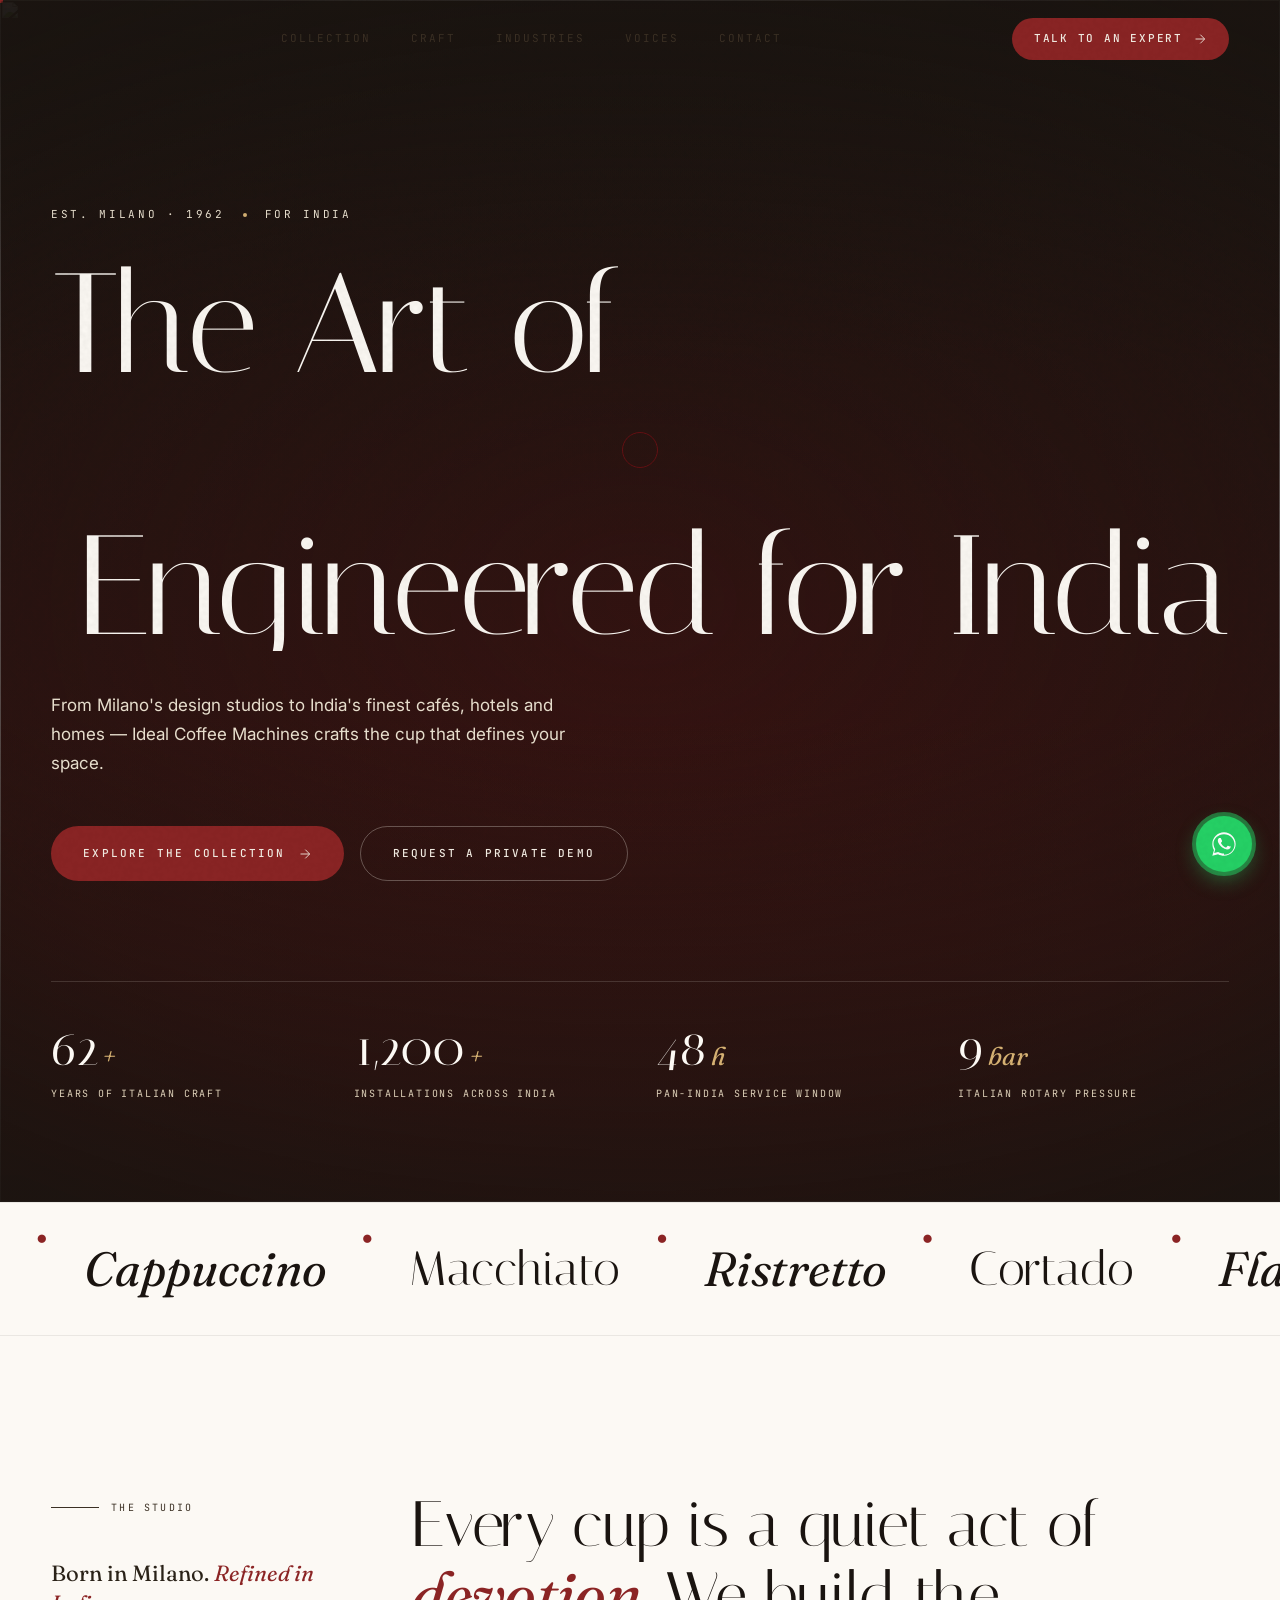
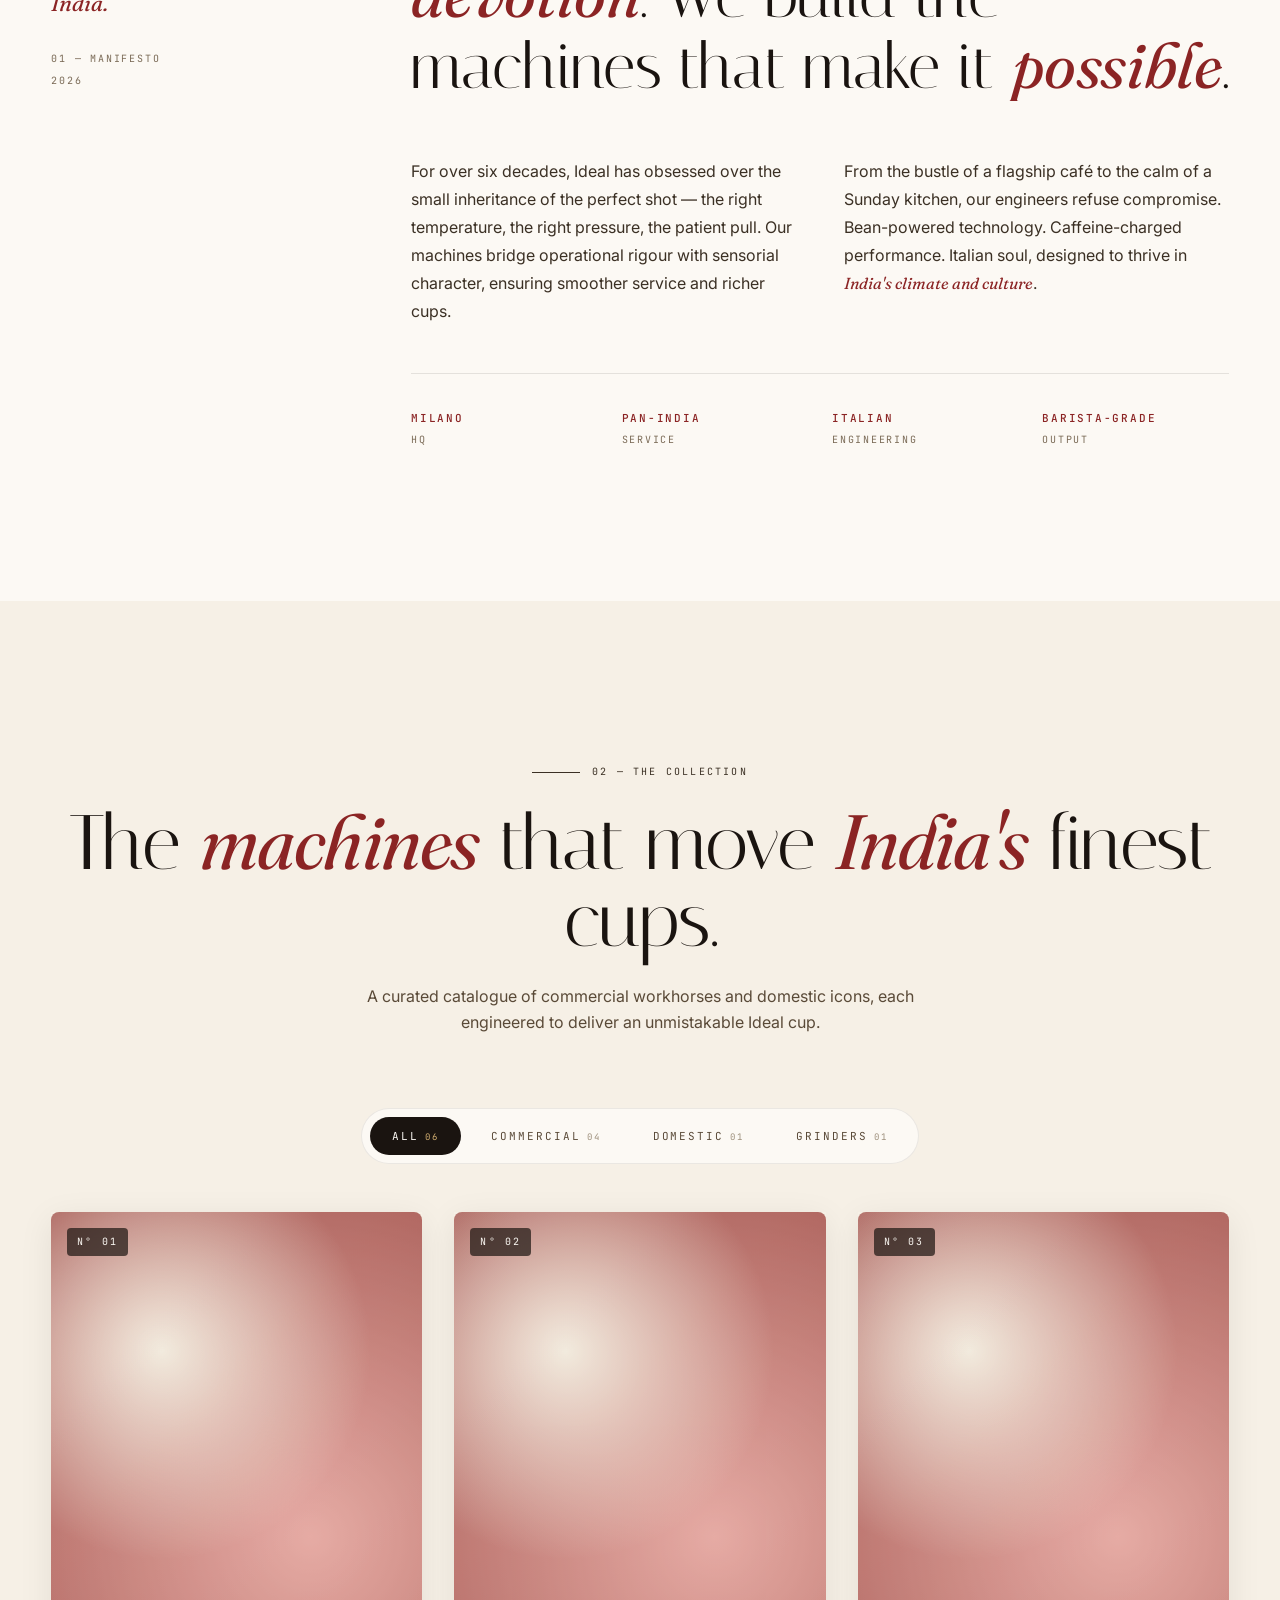
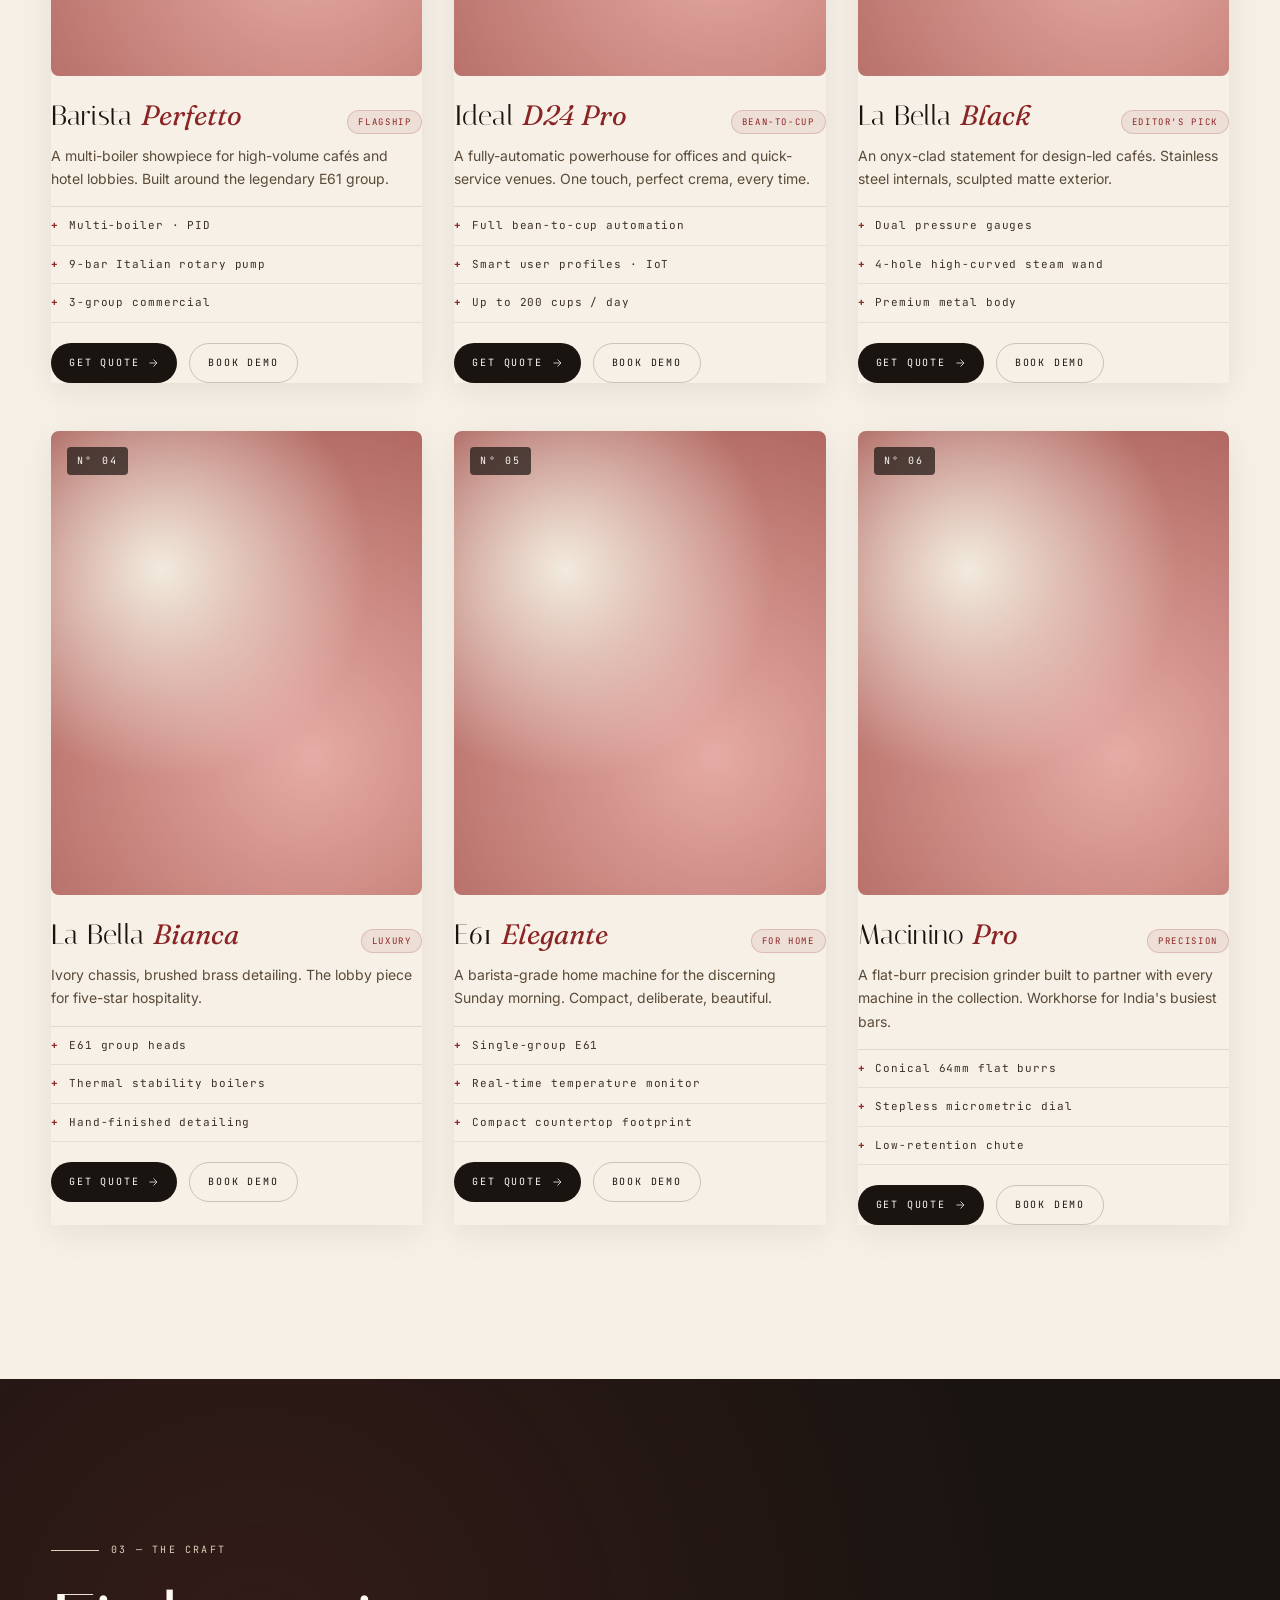
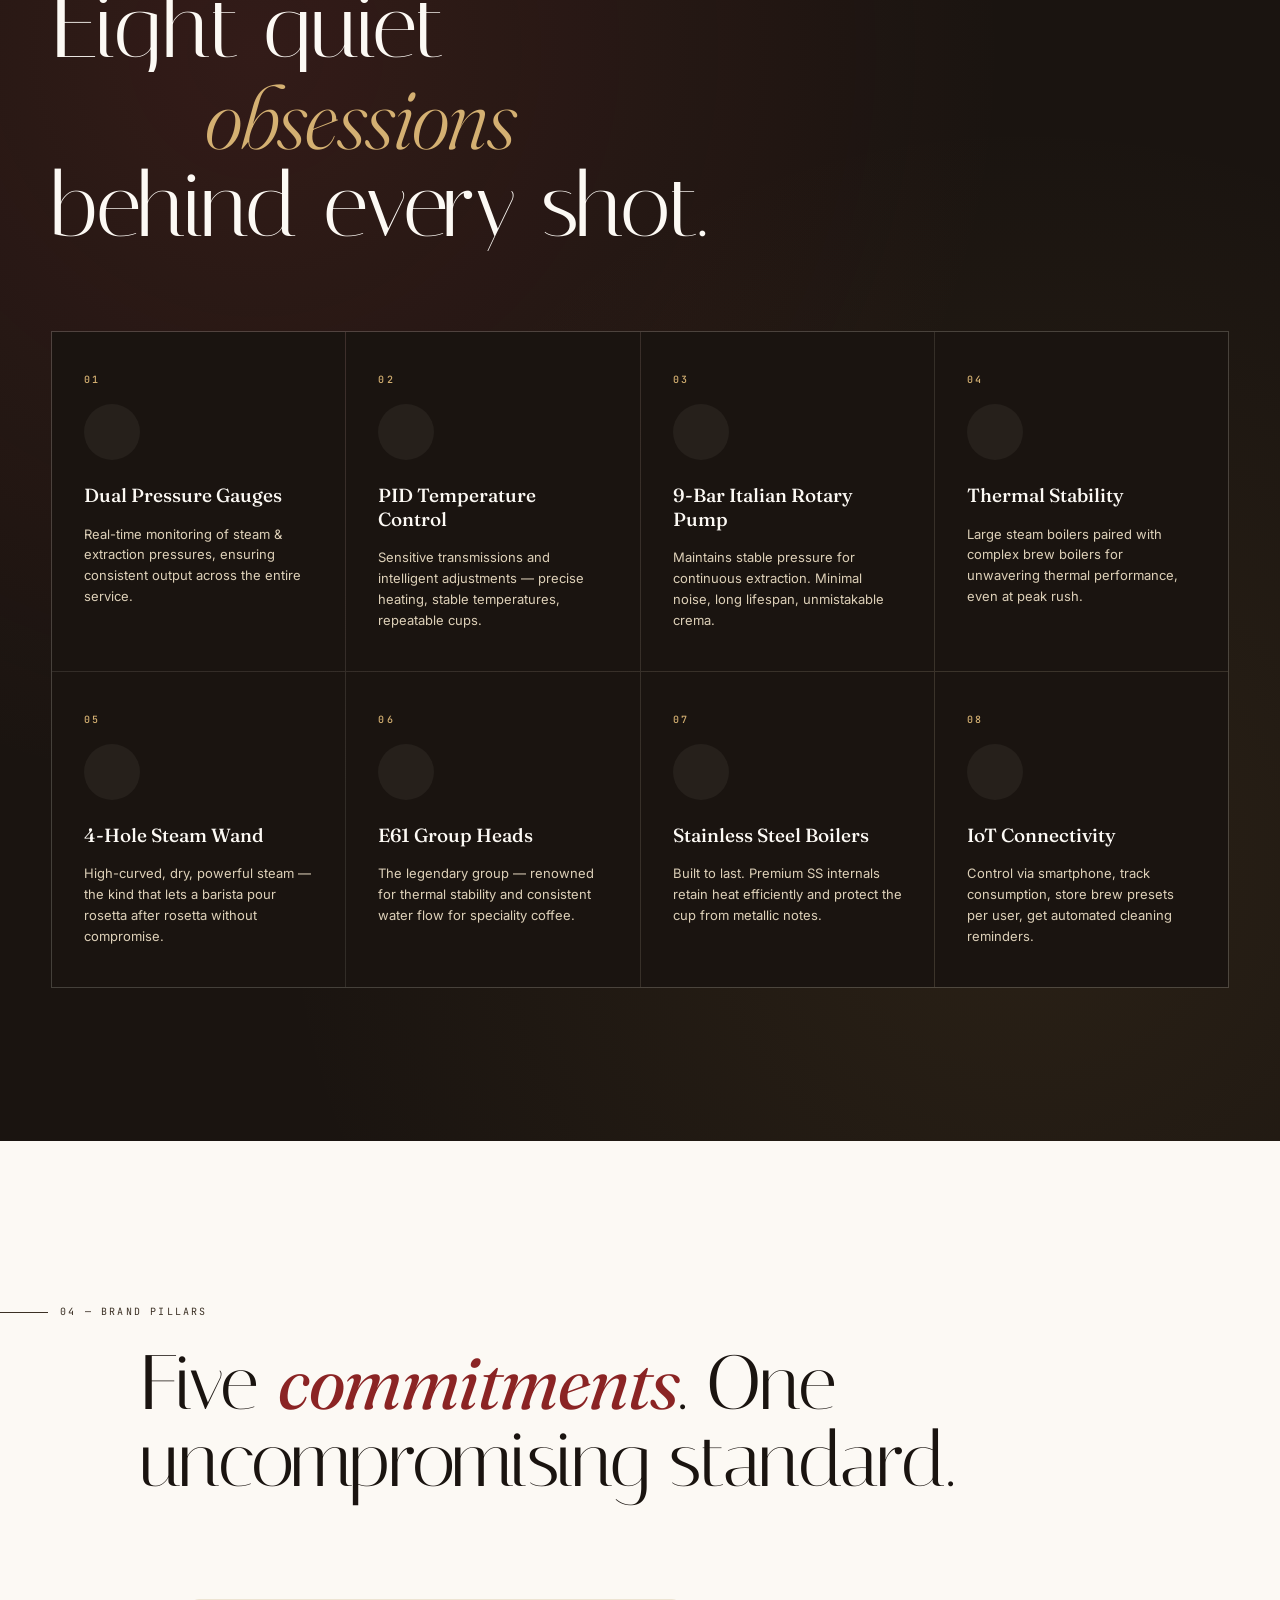
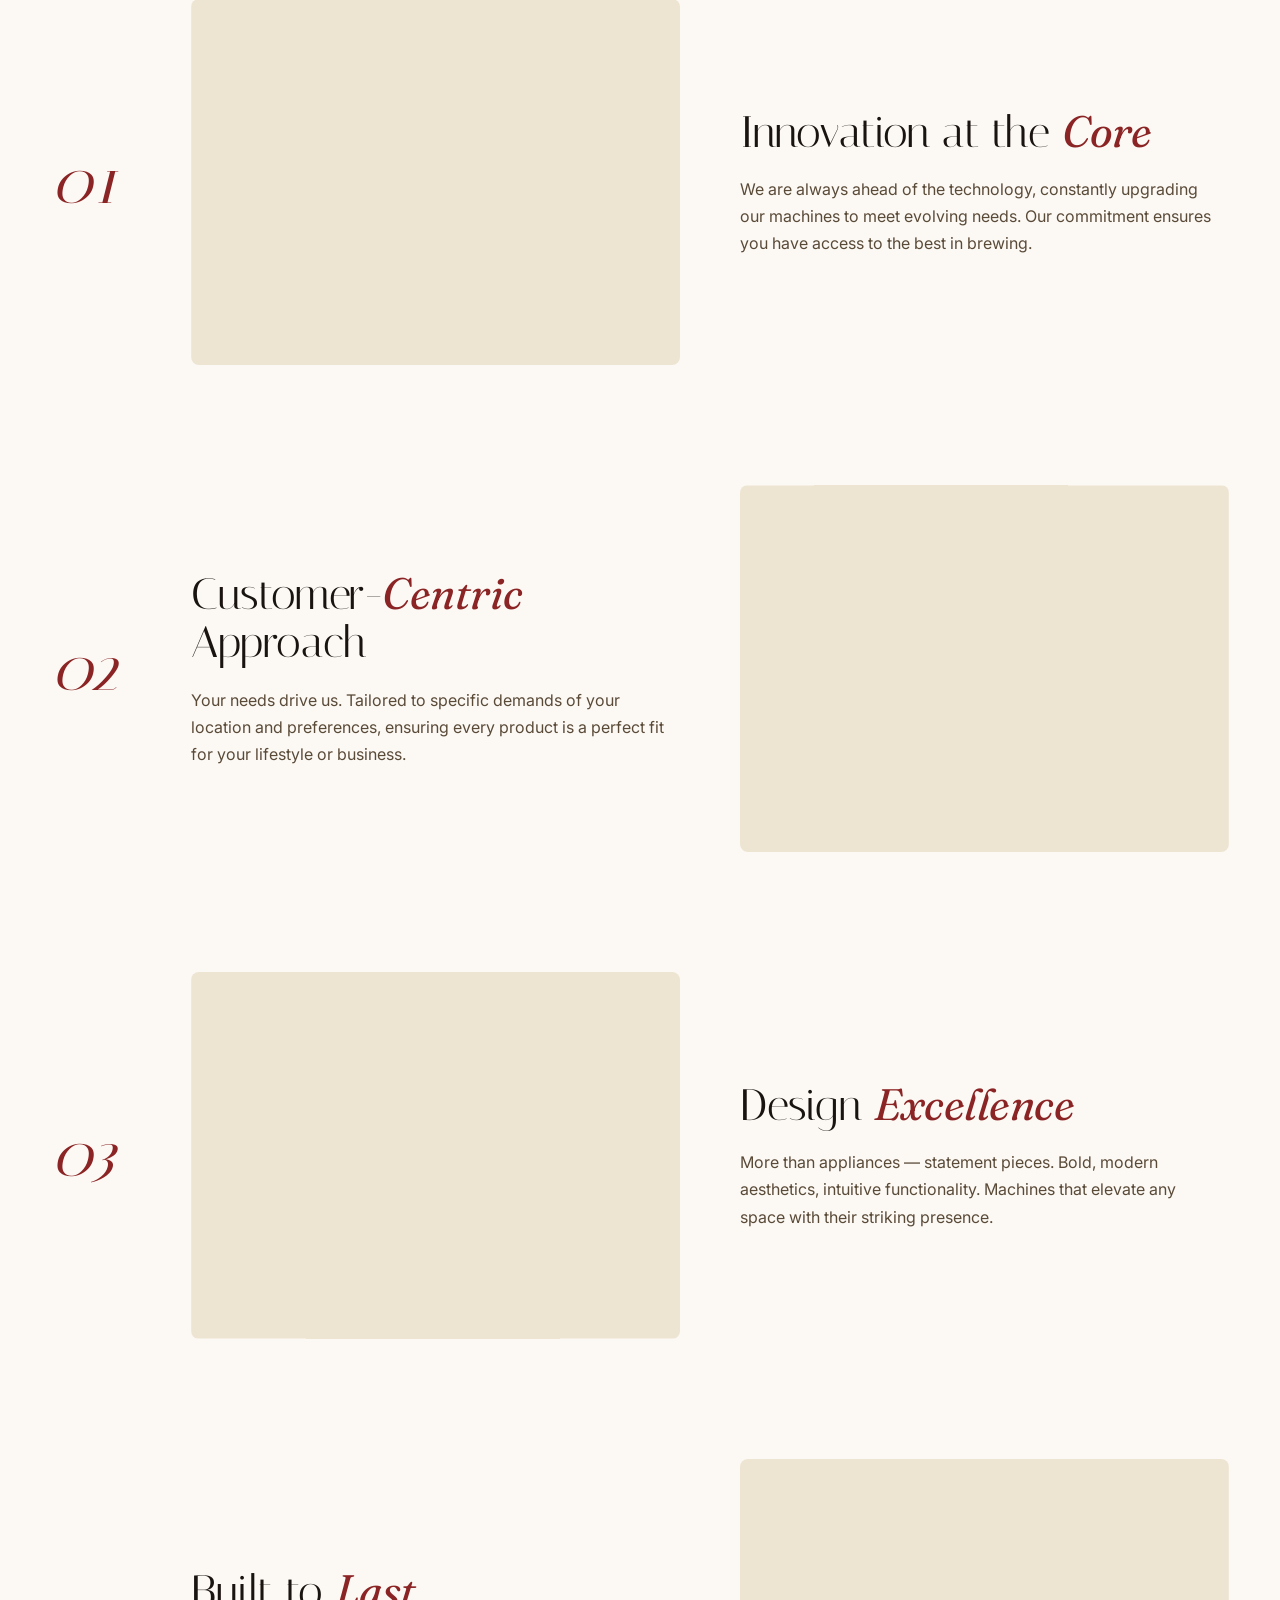
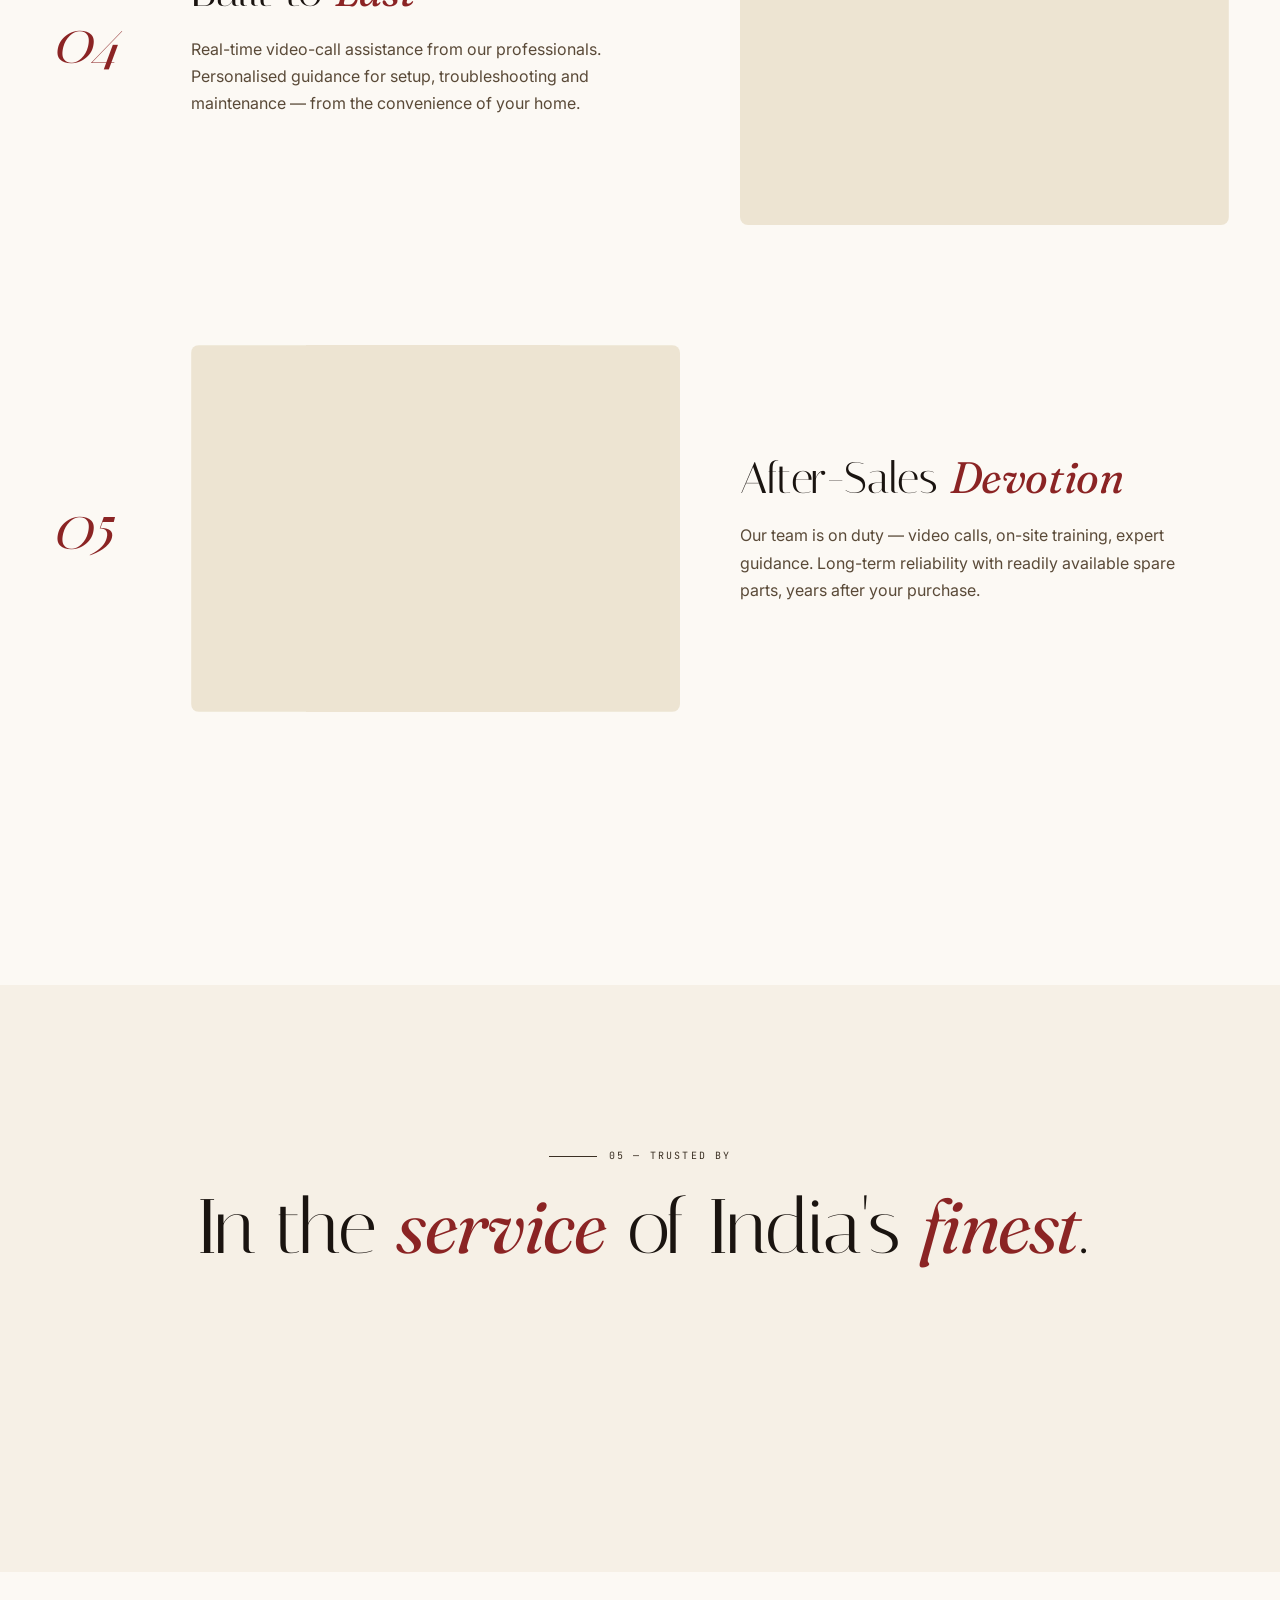
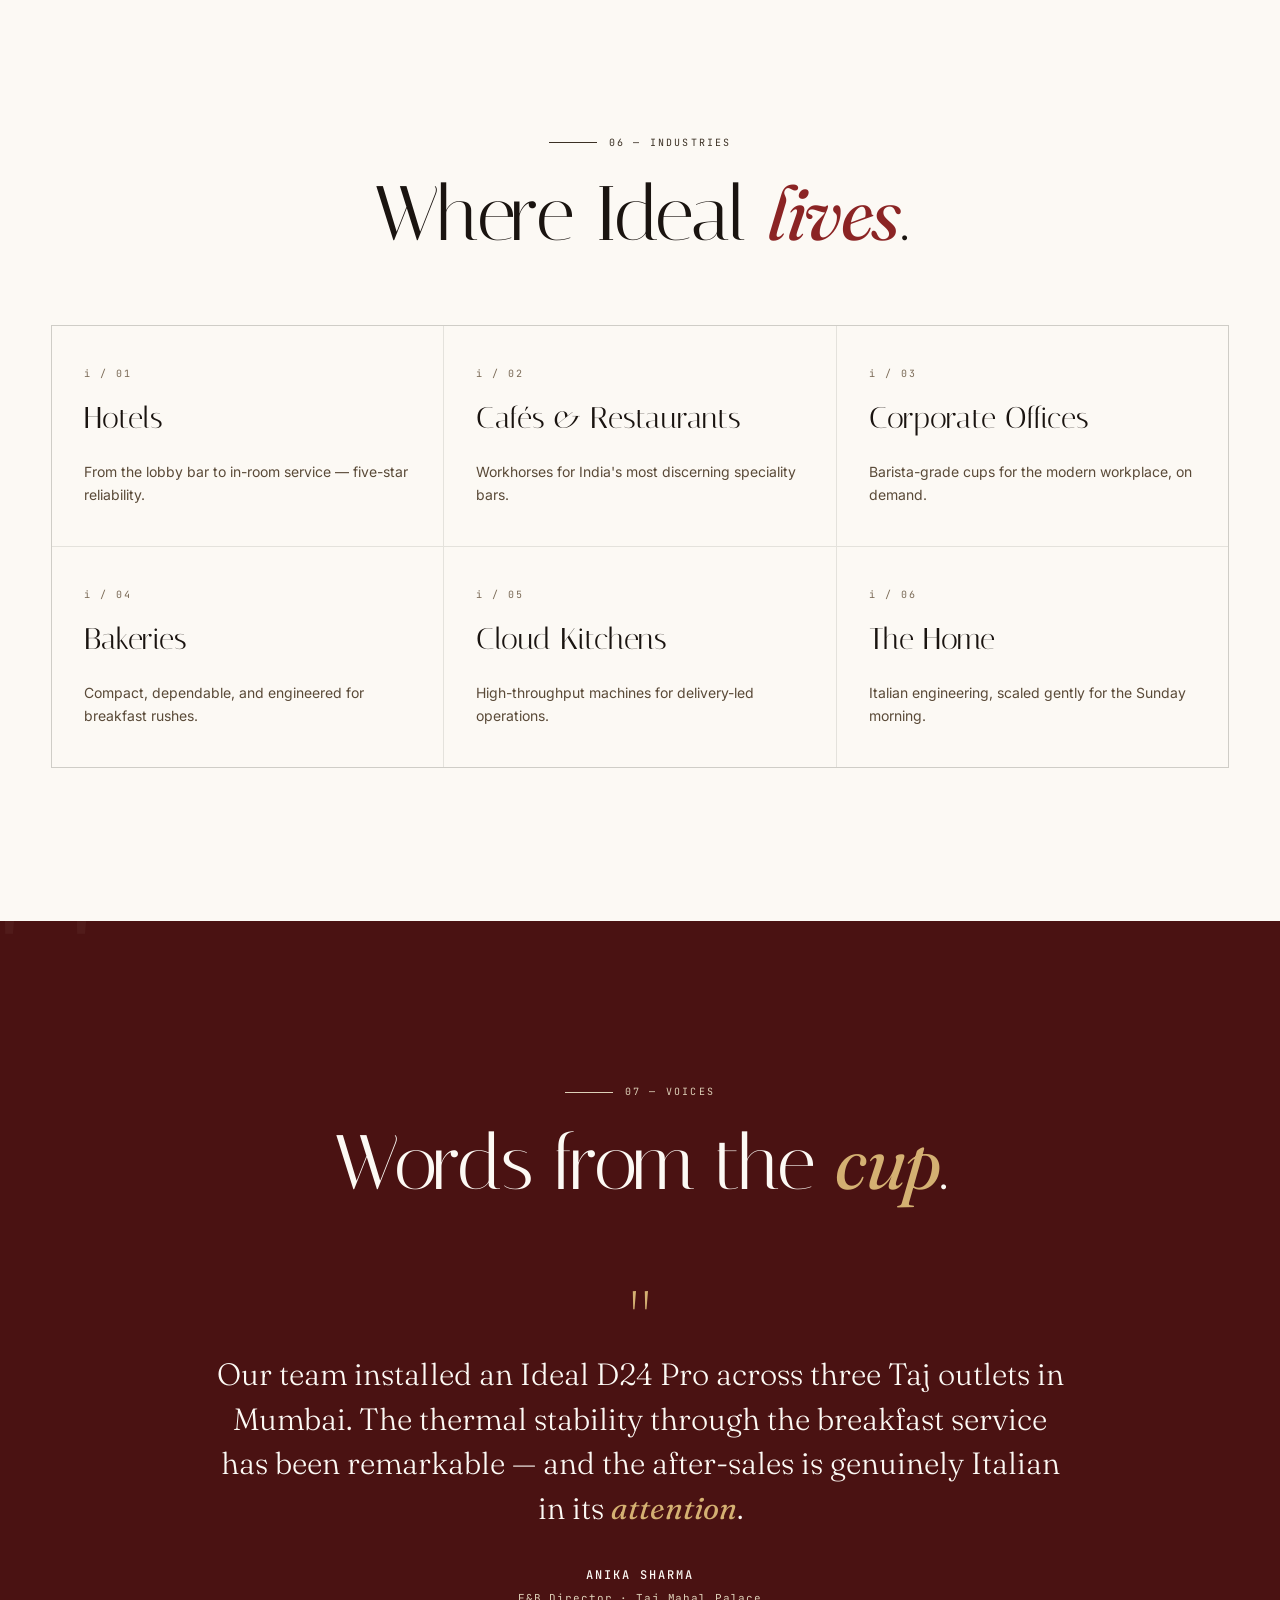
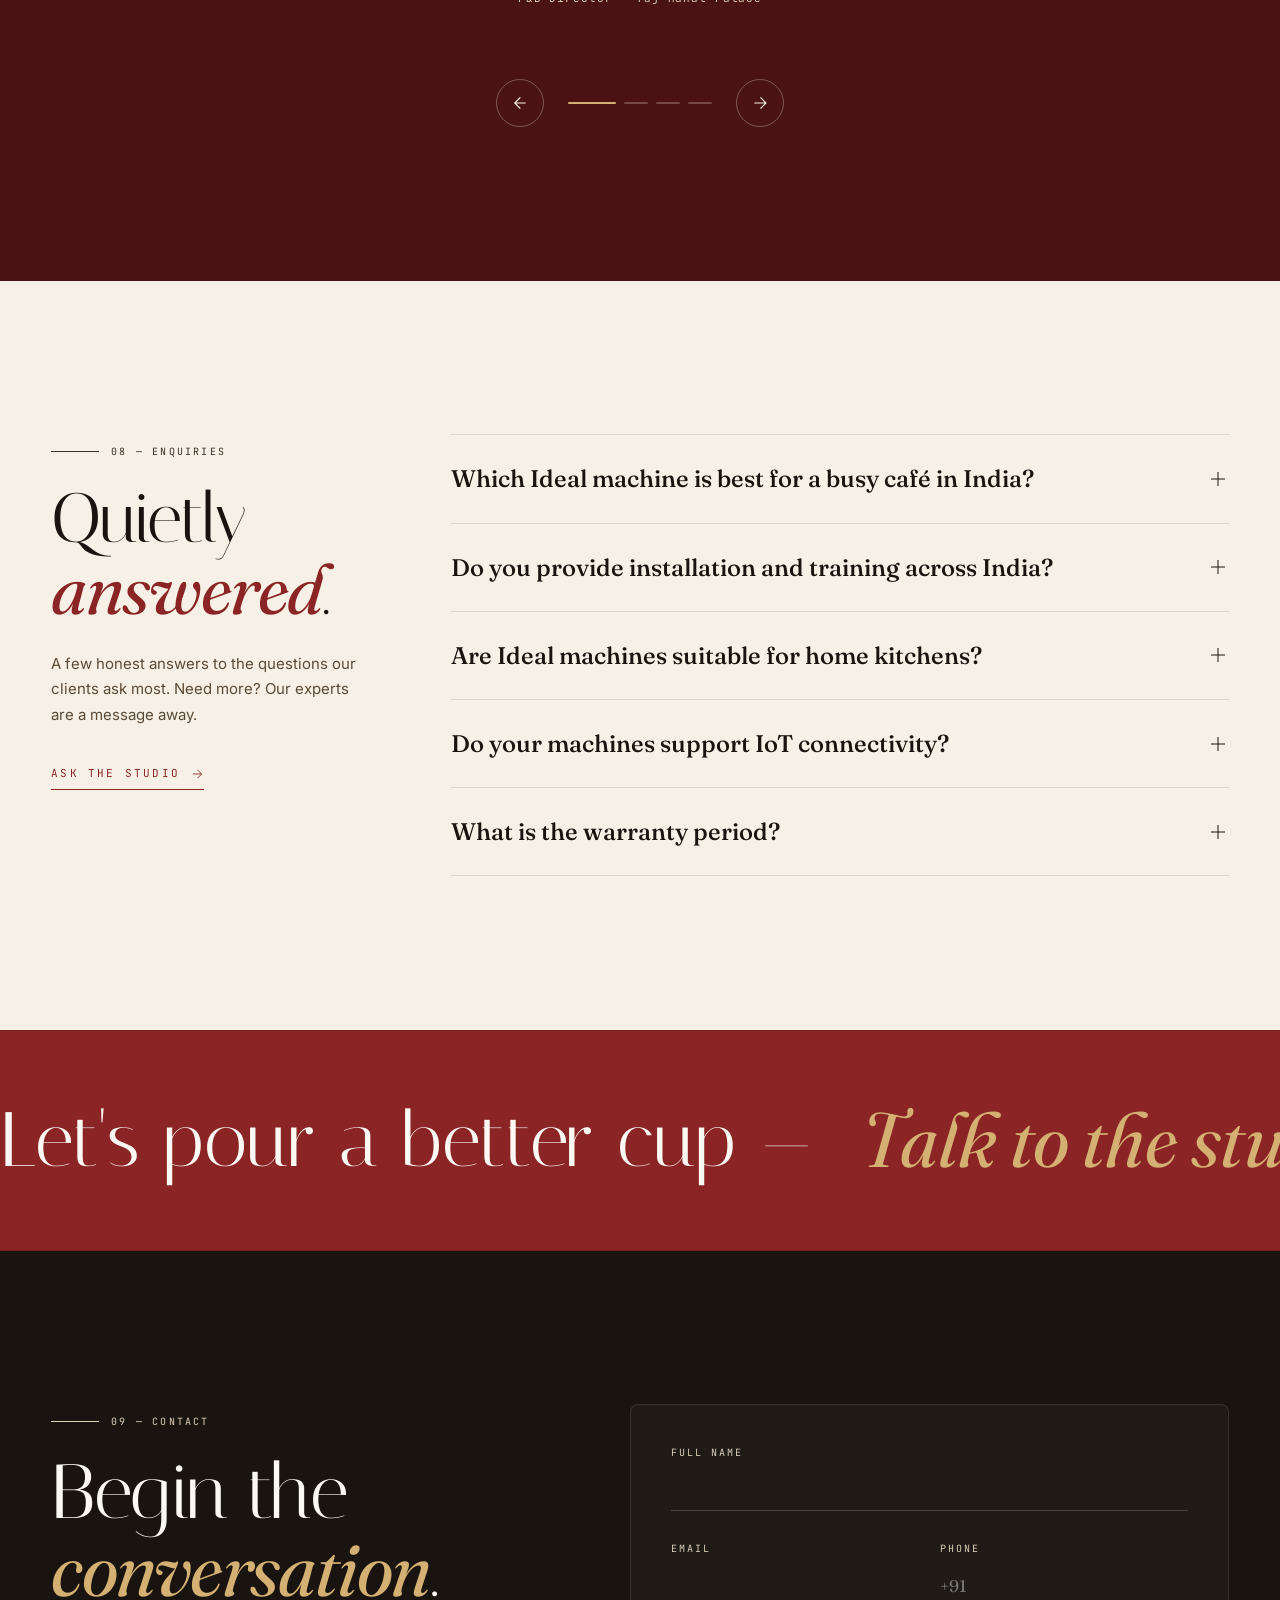
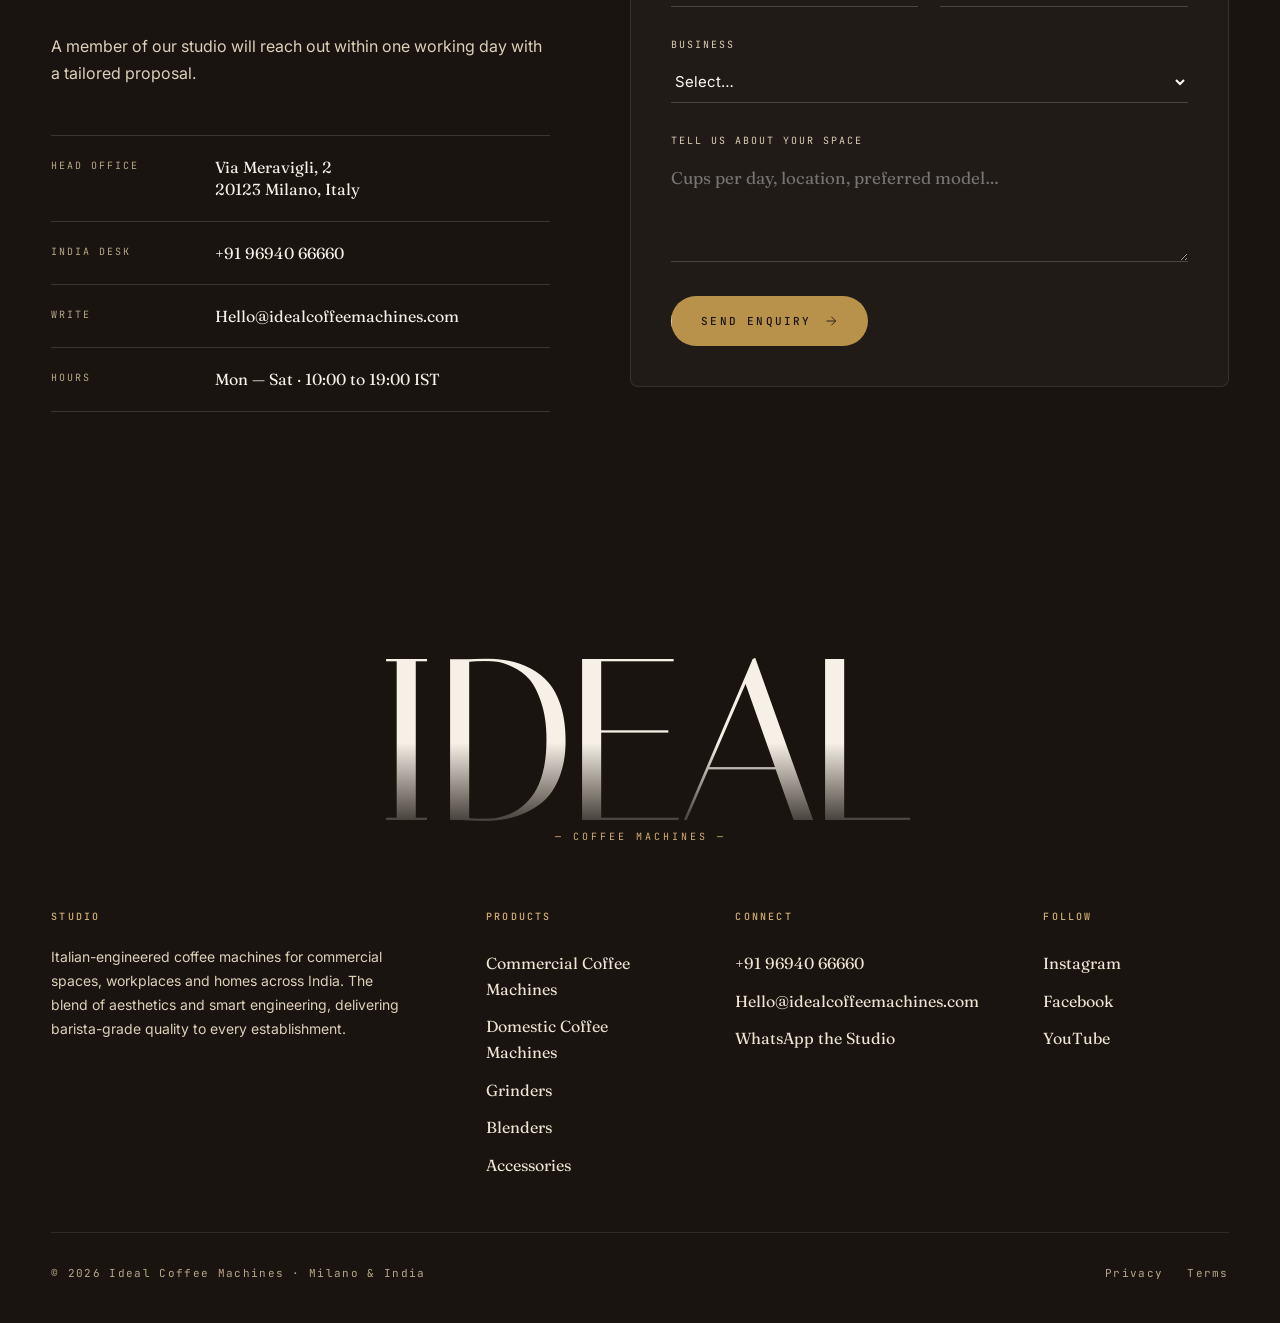
==== commit 595d9c85: "commit" ====
--- a/index.html
+++ b/index.html
@@ -1,562 +1,797 @@
 <!DOCTYPE html>
 <html lang="en">
 <head>
-  <meta charset="UTF-8" />
-  <meta name="viewport" content="width=device-width, initial-scale=1.0" />
-  <title>Ideal Coffee Machines — Premium Commercial Coffee Solutions</title>
-  <meta name="description" content="Commercial coffee machines for cafes, hotels, offices & restaurants. IoT-connected, precision-crafted, always reliable." />
-  <link rel="stylesheet" href="./style.css" />
-  <link rel="preconnect" href="https://fonts.googleapis.com" />
-  <link rel="preconnect" href="https://fonts.gstatic.com" crossorigin />
-  <link href="https://fonts.googleapis.com/css2?family=Cormorant+Garamond:ital,wght@0,400;0,500;0,600;0,700;1,400;1,600&family=Jost:wght@300;400;500;600&display=swap" rel="stylesheet" />
+<meta charset="UTF-8" />
+<meta name="viewport" content="width=device-width, initial-scale=1.0" />
+<title>Ideal Coffee Machines — The Art of Italian Espresso, Engineered for India</title>
+<meta name="description" content="Ideal Coffee Machines: India's premier source of Italian-engineered espresso, bean-to-cup and commercial coffee machines. Serving Taj Hotels, ITC, leading cafés, restaurants & homes across India." />
+<meta name="keywords" content="Best Coffee Machines in India, Commercial Coffee Machine, Espresso Machine India, Bean to Cup Coffee Machine, Domestic Coffee Machine, Cafe Coffee Machine, Ideal Coffee Machines, Italian Coffee Machine India, Coffee Grinder, E61 Espresso Machine" />
+<meta name="author" content="Ideal Coffee Machines" />
+<meta name="robots" content="index, follow" />
+<link rel="canonical" href="https://idealcoffeemachines.com/" />
+
+<!-- Open Graph -->
+<meta property="og:type" content="website" />
+<meta property="og:title" content="Ideal Coffee Machines — The Art of Italian Espresso, Engineered for India" />
+<meta property="og:description" content="Premium Italian-engineered espresso machines for cafés, hotels, offices & homes. Trusted by Taj, ITC and India's finest." />
+<meta property="og:url" content="https://idealcoffeemachines.com/" />
+<meta property="og:image" content="https://idealcoffeemachines.com/images/corporate/IpyPoqCLgO36xFar8OD8UncHZHo.avif" />
+<meta property="og:locale" content="en_IN" />
+
+<!-- Twitter -->
+<meta name="twitter:card" content="summary_large_image" />
+<meta name="twitter:title" content="Ideal Coffee Machines — Italian Espresso, Engineered for India" />
+<meta name="twitter:description" content="Premium Italian-engineered espresso machines. Trusted by Taj, ITC and India's finest." />
+<meta name="twitter:image" content="https://idealcoffeemachines.com/images/corporate/IpyPoqCLgO36xFar8OD8UncHZHo.avif" />
+
+<!-- Fonts: distinctive editorial pairing -->
+<link rel="preconnect" href="https://fonts.googleapis.com">
+<link rel="preconnect" href="https://fonts.gstatic.com" crossorigin>
+<link href="https://fonts.googleapis.com/css2?family=Fraunces:ital,opsz,wght@0,9..144,300;0,9..144,400;0,9..144,500;0,9..144,600;0,9..144,700;0,9..144,900;1,9..144,300;1,9..144,400;1,9..144,500;1,9..144,600;1,9..144,700;1,9..144,900&family=Italiana&family=Inter:wght@300;400;500;600&family=JetBrains+Mono:wght@400;500&display=swap" rel="stylesheet">
+
+<link rel="stylesheet" href="style.css" />
+
+<!-- JSON-LD: Organization -->
+<script type="application/ld+json">
+{
+  "@context": "https://schema.org",
+  "@type": "Organization",
+  "name": "Ideal Coffee Machines",
+  "url": "https://idealcoffeemachines.com/",
+  "logo": "https://idealcoffeemachines.com/images/logo-light.png",
+  "description": "Premium Italian-engineered coffee machines for commercial spaces, cafés, hotels, offices and homes across India.",
+  "address": {"@type": "PostalAddress","streetAddress": "Via Meravigli, 2","addressLocality": "Milano","postalCode": "20123","addressCountry": "IT"},
+  "contactPoint": {"@type": "ContactPoint","telephone": "+91-9694066660","contactType": "customer service","areaServed": "IN","availableLanguage": ["English","Hindi"]},
+  "sameAs": ["https://www.facebook.com/idealkitchenappliances/","https://www.instagram.com/idealcoffeemachines/","https://www.youtube.com/@idealappliances8513"]
+}
+</script>
+
+<!-- JSON-LD: FAQ -->
+<script type="application/ld+json">
+{
+  "@context": "https://schema.org","@type": "FAQPage",
+  "mainEntity": [
+    {"@type": "Question","name": "Which is the best coffee machine in India for a café?","acceptedAnswer": { "@type": "Answer", "text": "For high-volume cafés, our multi-boiler E61 commercial machines such as the Barista Perfetto and La Bella series are India's preferred choice — combining Italian engineering, PID temperature control and 9-bar rotary pumps." }},
+    {"@type": "Question","name": "Do you provide installation and after-sales support across India?","acceptedAnswer": { "@type": "Answer", "text": "Yes. We offer on-site installation, barista training and a pan-India service network with readily available spare parts — years after purchase." }},
+    {"@type": "Question","name": "Are Ideal Coffee Machines suitable for home use?","acceptedAnswer": { "@type": "Answer", "text": "Absolutely. Our domestic range brings barista-grade espresso into the home, with sleek metal bodies, real-time temperature monitoring and intuitive controls." }},
+    {"@type": "Question","name": "Do your machines support IoT and smart connectivity?","acceptedAnswer": { "@type": "Answer", "text": "Yes. Select Ideal machines feature IoT connectivity, allowing remote control via smartphone, brew presets per user, and automated service reminders." }}
+  ]
+}
+</script>
 </head>
 <body>
 
-<!-- ══ SVG SPRITE ══ -->
-<svg xmlns="http://www.w3.org/2000/svg" style="display:none">
-  <symbol id="ic-coffee" viewBox="0 0 24 24" fill="none" stroke="currentColor" stroke-width="1.5" stroke-linecap="round" stroke-linejoin="round"><path d="M17 8h1a4 4 0 010 8h-1"/><path d="M3 8h14v9a4 4 0 01-4 4H7a4 4 0 01-4-4V8z"/><line x1="6" y1="2" x2="6" y2="4"/><line x1="10" y1="2" x2="10" y2="4"/><line x1="14" y1="2" x2="14" y2="4"/></symbol>
-  <symbol id="ic-wrench" viewBox="0 0 24 24" fill="none" stroke="currentColor" stroke-width="1.5" stroke-linecap="round" stroke-linejoin="round"><path d="M14.7 6.3a1 1 0 000 1.4l1.6 1.6a1 1 0 001.4 0l3.77-3.77a6 6 0 01-7.94 7.94l-6.91 6.91a2.12 2.12 0 01-3-3l6.91-6.91a6 6 0 017.94-7.94l-3.76 3.76z"/></symbol>
-  <symbol id="ic-wifi" viewBox="0 0 24 24" fill="none" stroke="currentColor" stroke-width="1.5" stroke-linecap="round" stroke-linejoin="round"><path d="M5 12.55a11 11 0 0114.08 0"/><path d="M1.42 9a16 16 0 0121.16 0"/><path d="M8.53 16.11a6 6 0 016.95 0"/><circle cx="12" cy="20" r="1" fill="currentColor" stroke="none"/></symbol>
-  <symbol id="ic-clock" viewBox="0 0 24 24" fill="none" stroke="currentColor" stroke-width="1.5" stroke-linecap="round" stroke-linejoin="round"><circle cx="12" cy="12" r="10"/><polyline points="12 6 12 12 16 14"/></symbol>
-  <symbol id="ic-pen" viewBox="0 0 24 24" fill="none" stroke="currentColor" stroke-width="1.5" stroke-linecap="round" stroke-linejoin="round"><path d="M12 20h9"/><path d="M16.5 3.5a2.121 2.121 0 013 3L7 19l-4 1 1-4L16.5 3.5z"/></symbol>
-  <symbol id="ic-shield" viewBox="0 0 24 24" fill="none" stroke="currentColor" stroke-width="1.5" stroke-linecap="round" stroke-linejoin="round"><path d="M12 22s8-4 8-10V5l-8-3-8 3v7c0 6 8 10 8 10z"/></symbol>
-  <symbol id="ic-chart" viewBox="0 0 24 24" fill="none" stroke="currentColor" stroke-width="1.5" stroke-linecap="round" stroke-linejoin="round"><line x1="18" y1="20" x2="18" y2="10"/><line x1="12" y1="20" x2="12" y2="4"/><line x1="6" y1="20" x2="6" y2="14"/><line x1="2" y1="20" x2="22" y2="20"/></symbol>
-  <symbol id="ic-hotel" viewBox="0 0 24 24" fill="none" stroke="currentColor" stroke-width="1.5" stroke-linecap="round" stroke-linejoin="round"><rect x="2" y="7" width="20" height="14" rx="2"/><path d="M16 21V5a2 2 0 00-2-2h-4a2 2 0 00-2 2v16"/></symbol>
-  <symbol id="ic-briefcase" viewBox="0 0 24 24" fill="none" stroke="currentColor" stroke-width="1.5" stroke-linecap="round" stroke-linejoin="round"><rect x="2" y="7" width="20" height="14" rx="2"/><path d="M16 7V5a2 2 0 00-2-2h-4a2 2 0 00-2 2v2"/></symbol>
-  <symbol id="ic-utensils" viewBox="0 0 24 24" fill="none" stroke="currentColor" stroke-width="1.5" stroke-linecap="round" stroke-linejoin="round"><line x1="3" y1="2" x2="3" y2="22"/><path d="M7 2v4a4 4 0 008 0V2"/><line x1="11" y1="2" x2="11" y2="22"/></symbol>
-  <symbol id="ic-star" viewBox="0 0 24 24" fill="currentColor"><path d="M12 2l3.09 6.26L22 9.27l-5 4.87 1.18 6.88L12 17.77l-6.18 3.25L7 14.14 2 9.27l6.91-1.01L12 2z"/></symbol>
-  <symbol id="ic-check" viewBox="0 0 24 24" fill="none" stroke="currentColor" stroke-width="2.5" stroke-linecap="round" stroke-linejoin="round"><polyline points="20 6 9 17 4 12"/></symbol>
-  <symbol id="ic-arrow" viewBox="0 0 24 24" fill="none" stroke="currentColor" stroke-width="2" stroke-linecap="round" stroke-linejoin="round"><line x1="5" y1="12" x2="19" y2="12"/><polyline points="12 5 19 12 12 19"/></symbol>
-  <symbol id="ic-phone" viewBox="0 0 24 24" fill="none" stroke="currentColor" stroke-width="1.5" stroke-linecap="round" stroke-linejoin="round"><path d="M22 16.92v3a2 2 0 01-2.18 2 19.79 19.79 0 01-8.63-3.07A19.5 19.5 0 013.07 9.81 19.79 19.79 0 011.07 2.22 2 2 0 013.06 0h3a2 2 0 012 1.72 12.84 12.84 0 00.7 2.81 2 2 0 01-.45 2.11L7.09 7.91a16 16 0 006 6l1.27-1.27a2 2 0 012.11-.45 12.84 12.84 0 002.81.7A2 2 0 0122 16.92z"/></symbol>
-  <symbol id="ic-mail" viewBox="0 0 24 24" fill="none" stroke="currentColor" stroke-width="1.5" stroke-linecap="round" stroke-linejoin="round"><path d="M4 4h16c1.1 0 2 .9 2 2v12c0 1.1-.9 2-2 2H4c-1.1 0-2-.9-2-2V6c0-1.1.9-2 2-2z"/><polyline points="22,6 12,13 2,6"/></symbol>
-  <symbol id="ic-pin" viewBox="0 0 24 24" fill="none" stroke="currentColor" stroke-width="1.5" stroke-linecap="round" stroke-linejoin="round"><path d="M21 10c0 7-9 13-9 13s-9-6-9-13a9 9 0 0118 0z"/><circle cx="12" cy="10" r="3"/></symbol>
-  <symbol id="ic-instagram" viewBox="0 0 24 24" fill="currentColor"><path d="M12 2.163c3.204 0 3.584.012 4.85.07 3.252.148 4.771 1.691 4.919 4.919.058 1.265.069 1.645.069 4.849 0 3.205-.012 3.584-.069 4.849-.149 3.225-1.664 4.771-4.919 4.919-1.266.058-1.644.07-4.85.07-3.204 0-3.584-.012-4.849-.07-3.26-.149-4.771-1.699-4.919-4.92-.058-1.265-.07-1.644-.07-4.849 0-3.204.013-3.583.07-4.849.149-3.227 1.664-4.771 4.919-4.919 1.266-.057 1.645-.069 4.849-.069zM12 0C8.741 0 8.333.014 7.053.072 2.695.272.273 2.69.073 7.052.014 8.333 0 8.741 0 12c0 3.259.014 3.668.072 4.948.2 4.358 2.618 6.78 6.98 6.98C8.333 23.986 8.741 24 12 24c3.259 0 3.668-.014 4.948-.072 4.354-.2 6.782-2.618 6.979-6.98.059-1.28.073-1.689.073-4.948 0-3.259-.014-3.667-.072-4.947-.196-4.354-2.617-6.78-6.979-6.98C15.668.014 15.259 0 12 0zm0 5.838a6.162 6.162 0 100 12.324 6.162 6.162 0 000-12.324zM12 16a4 4 0 110-8 4 4 0 010 8zm6.406-11.845a1.44 1.44 0 100 2.881 1.44 1.44 0 000-2.881z"/></symbol>
-  <symbol id="ic-linkedin" viewBox="0 0 24 24" fill="currentColor"><path d="M20.447 20.452h-3.554v-5.569c0-1.328-.027-3.037-1.852-3.037-1.853 0-2.136 1.445-2.136 2.939v5.667H9.351V9h3.414v1.561h.046c.477-.9 1.637-1.85 3.37-1.85 3.601 0 4.267 2.37 4.267 5.455v6.286zM5.337 7.433a2.062 2.062 0 01-2.063-2.065 2.064 2.064 0 112.063 2.065zm1.782 13.019H3.555V9h3.564v11.452zM22.225 0H1.771C.792 0 0 .774 0 1.729v20.542C0 23.227.792 24 1.771 24h20.451C23.2 24 24 23.227 24 22.271V1.729C24 .774 23.2 0 22.222 0h.003z"/></symbol>
-  <symbol id="ic-youtube" viewBox="0 0 24 24" fill="currentColor"><path d="M23.495 6.205a3.007 3.007 0 00-2.088-2.088c-1.87-.501-9.396-.501-9.396-.501s-7.507-.01-9.396.501A3.007 3.007 0 00.527 6.205a31.247 31.247 0 00-.522 5.805 31.247 31.247 0 00.522 5.783 3.007 3.007 0 002.088 2.088c1.868.502 9.396.502 9.396.502s7.506 0 9.396-.502a3.007 3.007 0 002.088-2.088 31.247 31.247 0 00.5-5.783 31.247 31.247 0 00-.5-5.805zM9.609 15.601V8.408l6.264 3.602z"/></symbol>
-  <symbol id="ic-up" viewBox="0 0 24 24" fill="none" stroke="currentColor" stroke-width="2" stroke-linecap="round" stroke-linejoin="round"><polyline points="18 15 12 9 6 15"/></symbol>
-  <symbol id="ic-tent" viewBox="0 0 24 24" fill="none" stroke="currentColor" stroke-width="1.5" stroke-linecap="round" stroke-linejoin="round"><path d="M3.5 21L12 3l8.5 18H3.5z"/><path d="M9 21l3-8 3 8"/></symbol>
-  <symbol id="ic-store" viewBox="0 0 24 24" fill="none" stroke="currentColor" stroke-width="1.5" stroke-linecap="round" stroke-linejoin="round"><path d="M2 3h20l-2 7H4L2 3z"/><rect x="4" y="10" width="16" height="11" rx="1"/><path d="M9 10v11m6-11v11"/></symbol>
-</svg>
-
-<!-- ══ NAVBAR ══ -->
-<header class="navbar" id="navbar">
-  <div class="container nav-inner">
-    <a href="#" class="logo">
-      <img src="https://idealcoffeemachines.com/images/logo-light.png" alt="Ideal Coffee Machines" class="logo-img" />
+<!-- Custom cursor -->
+<div class="cursor" id="cursor" aria-hidden="true"></div>
+<div class="cursor-dot" id="cursorDot" aria-hidden="true"></div>
+
+<!-- Page progress bar -->
+<div class="page-progress" id="pageProgress" aria-hidden="true"></div>
+
+<!-- Grain overlay -->
+<div class="grain" aria-hidden="true"></div>
+
+<!-- Top announcement marquee -->
+<!-- <div class="announce" aria-hidden="true">
+  <div class="announce-track">
+    <span>Italian engineering · Crafted in Milano · Trusted by Taj &amp; ITC · Free pan-India installation · Italian engineering · Crafted in Milano · Trusted by Taj &amp; ITC · Free pan-India installation · </span>
+    <span>Italian engineering · Crafted in Milano · Trusted by Taj &amp; ITC · Free pan-India installation · Italian engineering · Crafted in Milano · Trusted by Taj &amp; ITC · Free pan-India installation · </span>
+  </div>
+</div> -->
+
+<!-- Navbar -->
+<header class="nav" id="nav">
+  <div class="nav-inner">
+    <a href="#" class="brand" data-cursor="pointer">
+      <span class="brand-words">
+        <img src="https://idealcoffeemachines.com/images/logo-light.png" alt="" style="height: 2.4rem;">
+      </span>
     </a>
-    <nav class="nav-links" id="navLinks">
-      <a href="#products">Machines</a>
-      <a href="#industries">Industries</a>
-      <a href="#why-us">Why Us</a>
-      <a href="#testimonials">Clients</a>
-      <a href="#contact" class="nav-cta">Get a Quote</a>
+
+    <nav class="nav-links" aria-label="Primary">
+      <a href="#collection" data-cursor="pointer"><span>Collection</span></a>
+      <a href="#craft" data-cursor="pointer"><span>Craft</span></a>
+      <a href="#industries" data-cursor="pointer"><span>Industries</span></a>
+      <a href="#voices" data-cursor="pointer"><span>Voices</span></a>
+      <a href="#contact" data-cursor="pointer"><span>Contact</span></a>
     </nav>
-    <button class="hamburger" id="hamburger" aria-label="Toggle menu">
+
+    <a href="#contact" class="nav-cta" data-cursor="pointer">
+      <span>Talk to an expert</span>
+      <svg viewBox="0 0 24 24" aria-hidden="true"><path d="M5 12h14M13 5l7 7-7 7" stroke="currentColor" stroke-width="1.5" fill="none" stroke-linecap="round" stroke-linejoin="round"/></svg>
+    </a>
+
+    <button class="nav-burger" id="navBurger" aria-label="Open menu">
       <span></span><span></span><span></span>
     </button>
   </div>
+
+  <div class="nav-mobile" id="navMobile" aria-hidden="true">
+    <a href="#collection">Collection</a>
+    <a href="#craft">Craft</a>
+    <a href="#industries">Industries</a>
+    <a href="#voices">Voices</a>
+    <a href="#contact">Contact</a>
+    <a href="#contact" class="nav-mobile-cta">Talk to an expert →</a>
+  </div>
 </header>
 
-<!-- ══ HERO ══ -->
+<!-- HERO -->
 <section class="hero" id="hero">
-  <div class="hero-grain"></div>
-  <div class="hero-overlay"></div>
-  <!-- Decorative elements -->
-  <div class="hero-ring r1"></div>
-  <div class="hero-ring r2"></div>
-  <div class="hero-accent-line al1"></div>
-  <div class="hero-accent-line al2"></div>
-
-  <div class="container hero-layout">
-    <div class="hero-left">
-      <div class="hero-badge reveal">
-        <span class="badge-pip"></span>
-        Trusted by 200+ Businesses Across India
-      </div>
-      <h1 class="hero-h1 reveal reveal-d1">
-        Brew<br />Excellence.<br /><em>Power Your<br />Business.</em>
-      </h1>
-      <p class="hero-p reveal reveal-d2">
-        Premium commercial coffee machines engineered for cafes, hotels, offices &amp; restaurants. IoT-connected, precision-crafted, always reliable.
-      </p>
-      <div class="hero-btns reveal reveal-d3">
-        <a href="#contact" class="btn btn-red">
-          Get a Free Quote <svg width="15" height="15"><use href="#ic-arrow"/></svg>
-        </a>
-        <a href="#products" class="btn btn-ghost">Explore Machines</a>
-      </div>
-    </div>
-
-    <div class="hero-right reveal reveal-d2">
-      <div class="hero-img-wrap">
-        <img src="https://images.unsplash.com/photo-1495474472287-4d71bcdd2085?w=750&q=85&fit=crop" alt="Premium espresso machine" />
-        <!-- Corner brackets -->
-        <span class="hc tl"></span>
-        <span class="hc tr"></span>
-        <span class="hc bl"></span>
-        <span class="hc br"></span>
-      </div>
-      <!-- Floating cards -->
-      <div class="hf-iot">
-        <div class="hf-icon"><svg width="14" height="14"><use href="#ic-wifi"/></svg></div>
-        <div>
-          <b>IoT Connected</b>
-          <span>Real-time monitoring</span>
-        </div>
-      </div>
-      <div class="hf-stat">
-        <span class="hfs-n">200<sup>+</sup></span>
-        <span class="hfs-l">Happy Clients</span>
-      </div>
-    </div>
-  </div>
-
-  <!-- Stats bar -->
-  <div class="hero-statsbar reveal reveal-d4">
-    <div class="container hsb-inner">
-      <div class="hstat">
-        <span class="hstat-n" data-target="200">0</span><sup>+</sup>
-        <span class="hstat-l">Happy Clients</span>
-      </div>
-      <div class="hsep"></div>
-      <div class="hstat">
-        <span class="hstat-n" data-target="8">0</span><sup>+</sup>
-        <span class="hstat-l">Years Expertise</span>
-      </div>
-      <div class="hsep"></div>
-      <div class="hstat">
-        <span class="hstat-n">24</span><sup>/7</sup>
-        <span class="hstat-l">Customer Support</span>
-      </div>
-      <div class="hsep"></div>
-      <div class="hstat">
-        <span class="hstat-n" data-target="15">0</span><sup>+</sup>
-        <span class="hstat-l">Machine Models</span>
-      </div>
-    </div>
-  </div>
-</section>
-
-<!-- ══ TRUSTED BY ══ -->
-<section class="trusted">
-  <div class="container trusted-hd">
-    <span class="trusted-label">Trusted by India's Finest Brands</span>
-    <span class="trusted-rule"></span>
-  </div>
-  <div class="marquee-wrap">
-    <div class="marquee-track">
-      <span class="bpill"><svg width="11" height="11"><use href="#ic-coffee"/></svg> Taj Hotels</span>
-      <span class="bpill"><svg width="11" height="11"><use href="#ic-hotel"/></svg> ITC Hotels</span>
-      <span class="bpill"><svg width="11" height="11"><use href="#ic-coffee"/></svg> Blue Tokai</span>
-      <span class="bpill"><svg width="11" height="11"><use href="#ic-coffee"/></svg> Third Wave Coffee</span>
-      <span class="bpill"><svg width="11" height="11"><use href="#ic-briefcase"/></svg> WeWork India</span>
-      <span class="bpill"><svg width="11" height="11"><use href="#ic-coffee"/></svg> Dyu Art Café</span>
-      <span class="bpill"><svg width="11" height="11"><use href="#ic-hotel"/></svg> Oberoi Group</span>
-      <span class="bpill"><svg width="11" height="11"><use href="#ic-coffee"/></svg> Monkey Brew</span>
-      <span class="bpill"><svg width="11" height="11"><use href="#ic-hotel"/></svg> Radisson Hotels</span>
-      <span class="bpill"><svg width="11" height="11"><use href="#ic-coffee"/></svg> Casa Playa</span>
-      <!-- dup -->
-      <span class="bpill"><svg width="11" height="11"><use href="#ic-coffee"/></svg> Taj Hotels</span>
-      <span class="bpill"><svg width="11" height="11"><use href="#ic-hotel"/></svg> ITC Hotels</span>
-      <span class="bpill"><svg width="11" height="11"><use href="#ic-coffee"/></svg> Blue Tokai</span>
-      <span class="bpill"><svg width="11" height="11"><use href="#ic-coffee"/></svg> Third Wave Coffee</span>
-      <span class="bpill"><svg width="11" height="11"><use href="#ic-briefcase"/></svg> WeWork India</span>
-      <span class="bpill"><svg width="11" height="11"><use href="#ic-coffee"/></svg> Dyu Art Café</span>
-      <span class="bpill"><svg width="11" height="11"><use href="#ic-hotel"/></svg> Oberoi Group</span>
-      <span class="bpill"><svg width="11" height="11"><use href="#ic-coffee"/></svg> Monkey Brew</span>
-    </div>
-  </div>
-</section>
-
-<!-- ══ PRODUCTS ══ -->
-<section class="products" id="products">
-  <div class="container">
-    <div class="sec-hd reveal">
-      <span class="eyebrow">Our Machines</span>
-      <h2>Commercial Coffee Machines<br /><em>Built for Volume &amp; Precision</em></h2>
-      <p>Every machine engineered for professional environments — from fast-paced cafes to luxury hotel lobbies.</p>
-    </div>
-    <div class="products-grid">
-
-      <div class="pcard reveal">
-        <div class="pcard-img">
-          <img src="https://images.unsplash.com/photo-1514432324607-a09d9b4aefdd?w=600&q=80&fit=crop" alt="Pro Espresso" loading="lazy"/>
-          <span class="pbadge">Best Seller</span>
-        </div>
-        <div class="pcard-body">
-          <h3>Pro Espresso Series</h3>
-          <p>Dual-boiler precision espresso with E61 group heads. Flawless extraction every single shot.</p>
-          <ul class="speclist">
-            <li><svg width="12" height="12"><use href="#ic-check"/></svg> E61 Group Heads</li>
-            <li><svg width="12" height="12"><use href="#ic-check"/></svg> PID Temperature Control</li>
-            <li><svg width="12" height="12"><use href="#ic-check"/></svg> Dual Boiler System</li>
-          </ul>
-          <a href="#contact" class="plink">Enquire Now <svg width="12" height="12"><use href="#ic-arrow"/></svg></a>
-        </div>
-      </div>
-
-      <div class="pcard reveal reveal-d1">
-        <div class="pcard-img">
-          <img src="https://images.unsplash.com/photo-1558618666-fcd25c85cd64?w=600&q=80&fit=crop" alt="Smart Bean-to-Cup" loading="lazy"/>
-          <span class="pbadge red">IoT Enabled</span>
-        </div>
-        <div class="pcard-body">
-          <h3>Smart Bean-to-Cup</h3>
-          <p>Fully automatic with IoT connectivity. Monitor usage and customise brews remotely from anywhere.</p>
-          <ul class="speclist">
-            <li><svg width="12" height="12"><use href="#ic-check"/></svg> App Connected</li>
-            <li><svg width="12" height="12"><use href="#ic-check"/></svg> Auto Cleaning Cycle</li>
-            <li><svg width="12" height="12"><use href="#ic-check"/></svg> Multi-Brew Profiles</li>
-          </ul>
-          <a href="#contact" class="plink">Enquire Now <svg width="12" height="12"><use href="#ic-arrow"/></svg></a>
-        </div>
-      </div>
-
-      <div class="pcard reveal reveal-d2">
-        <div class="pcard-img">
-          <img src="https://images.unsplash.com/photo-1507133750040-4a8f57021571?w=600&q=80&fit=crop" alt="High Volume" loading="lazy"/>
-        </div>
-        <div class="pcard-body">
-          <h3>High-Volume Commercial</h3>
-          <p>For hotels, restaurants and high-traffic venues. Hundreds of cups per day — zero compromise.</p>
-          <ul class="speclist">
-            <li><svg width="12" height="12"><use href="#ic-check"/></svg> 3-Group Configuration</li>
-            <li><svg width="12" height="12"><use href="#ic-check"/></svg> Extended Cup Shelf</li>
-            <li><svg width="12" height="12"><use href="#ic-check"/></svg> Stainless Steel Boilers</li>
-          </ul>
-          <a href="#contact" class="plink">Enquire Now <svg width="12" height="12"><use href="#ic-arrow"/></svg></a>
-        </div>
-      </div>
-
-      <div class="pcard reveal reveal-d1">
-        <div class="pcard-img">
-          <img src="https://images.unsplash.com/photo-1521302080334-4bebac2763a6?w=600&q=80&fit=crop" alt="Office Machine" loading="lazy"/>
-        </div>
-        <div class="pcard-body">
-          <h3>Office &amp; Workspace</h3>
-          <p>Compact yet powerful. Keep your team fuelled with barista-quality coffee all day long.</p>
-          <ul class="speclist">
-            <li><svg width="12" height="12"><use href="#ic-check"/></svg> Touch Display Interface</li>
-            <li><svg width="12" height="12"><use href="#ic-check"/></svg> Multi-User Profiles</li>
-            <li><svg width="12" height="12"><use href="#ic-check"/></svg> Low Maintenance</li>
-          </ul>
-          <a href="#contact" class="plink">Enquire Now <svg width="12" height="12"><use href="#ic-arrow"/></svg></a>
-        </div>
-      </div>
-
-      <div class="pcard reveal reveal-d2">
-        <div class="pcard-img">
-          <img src="https://images.unsplash.com/photo-1611854779393-1b2da9d400fe?w=600&q=80&fit=crop" alt="Cold Brew" loading="lazy"/>
-          <span class="pbadge">New Arrival</span>
-        </div>
-        <div class="pcard-body">
-          <h3>Cold Brew &amp; Specialty</h3>
-          <p>Elevate your menu with cold brew and specialty beverage systems for modern spaces.</p>
-          <ul class="speclist">
-            <li><svg width="12" height="12"><use href="#ic-check"/></svg> Cold Brew Optimised</li>
-            <li><svg width="12" height="12"><use href="#ic-check"/></svg> Nitrogen Infusion Ready</li>
-            <li><svg width="12" height="12"><use href="#ic-check"/></svg> Custom Menu Design</li>
-          </ul>
-          <a href="#contact" class="plink">Enquire Now <svg width="12" height="12"><use href="#ic-arrow"/></svg></a>
-        </div>
-      </div>
-
-      <div class="pcard pcard--cta reveal reveal-d3">
-        <div class="pcta-inner">
-          <div class="pcta-icon"><svg width="34" height="34"><use href="#ic-coffee"/></svg></div>
-          <h3>Not Sure Which Machine?</h3>
-          <p>Our experts analyse your volume, space, and budget to recommend the perfect fit for your business.</p>
-          <a href="#contact" class="btn btn-red btn-sm">
-            Free Consultation <svg width="14" height="14"><use href="#ic-arrow"/></svg>
-          </a>
-        </div>
-      </div>
-
-    </div>
-  </div>
-</section>
-
-<!-- ══ WHY US ══ -->
-<section class="whyus" id="why-us">
-  <div class="whyus-grain"></div>
-  <div class="container whyus-grid">
-
-    <div class="wu-left reveal">
-      <span class="eyebrow light">Why Choose Us</span>
-      <h2 class="light">The Ideal Difference:<br /><em>Where Craft<br />Meets Commerce</em></h2>
-      <p>We don't just sell machines — we build long-term partnerships. From consultation to installation to ongoing support, we're with you at every step.</p>
-      <a href="#contact" class="btn btn-red mt32">
-        Start Your Journey <svg width="15" height="15"><use href="#ic-arrow"/></svg>
+  <div class="hero-bg" aria-hidden="true">
+    <img src="https://idealcoffeemachines.com/images/corporate/IpyPoqCLgO36xFar8OD8UncHZHo.avif" alt="" loading="eager" />
+    <div class="hero-vignette"></div>
+  </div>
+
+  <div class="float float-1" aria-hidden="true">
+    <img src="https://idealcoffeemachines.com/images/coffee-leaf-svg.png" alt="" />
+  </div>
+  <div class="float float-2" aria-hidden="true">
+    <img src="https://idealcoffeemachines.com/images/coffee-svg.png" alt="" />
+  </div>
+  <div class="float float-3" aria-hidden="true">
+    <img src="https://idealcoffeemachines.com/images/coffee-svg-2.png" alt="" />
+  </div>
+
+  <div class="hero-inner">
+    <div class="hero-meta">
+      <span class="hero-tag">EST. MILANO · 1962</span>
+      <span class="hero-dot"></span>
+      <span class="hero-tag">FOR INDIA</span>
+    </div>
+
+    <h1 class="hero-title">
+      <span class="line line-1"><span class="reveal-text">The Art of</span></span>
+      <span class="line line-2"><span class="reveal-text italic">Italian Espresso</span></span>
+      <span class="line line-3"><span class="reveal-text">Engineered for India</span></span>
+    </h1>
+
+    <p class="hero-sub">From Milano's design studios to India's finest cafés, hotels and homes — Ideal Coffee Machines crafts the cup that defines your space.</p>
+
+    <div class="hero-ctas">
+      <a href="#collection" class="btn btn-primary" data-cursor="pointer">
+        <span class="btn-text">Explore the Collection</span>
+        <span class="btn-icon">
+          <svg viewBox="0 0 24 24"><path d="M5 12h14M13 5l7 7-7 7" stroke="currentColor" stroke-width="1.5" fill="none" stroke-linecap="round"/></svg>
+        </span>
       </a>
-      <div class="wu-imgbox">
-        <img src="https://images.unsplash.com/photo-1453614512568-c4024d13c247?w=500&q=80&fit=crop" alt="Barista" loading="lazy"/>
-        <div class="wu-img-label">
-          <svg width="13" height="13"><use href="#ic-check"/></svg>
-          Expert-led training included
-        </div>
-      </div>
-    </div>
-
-    <div class="wu-right">
-      <div class="fcard reveal">
-        <div class="fcard-ic"><svg width="20" height="20"><use href="#ic-wrench"/></svg></div>
-        <div><h4>Expert Installation &amp; Training</h4><p>Certified technicians handle end-to-end installation with on-site barista training for a perfect launch from day one.</p></div>
-      </div>
-      <div class="fcard reveal reveal-d1">
-        <div class="fcard-ic"><svg width="20" height="20"><use href="#ic-wifi"/></svg></div>
-        <div><h4>IoT &amp; Smart Connectivity</h4><p>Monitor machine health, track consumption, receive maintenance alerts, and control brews remotely via our mobile app.</p></div>
-      </div>
-      <div class="fcard reveal reveal-d2">
-        <div class="fcard-ic"><svg width="20" height="20"><use href="#ic-clock"/></svg></div>
-        <div><h4>24/7 Customer Support</h4><p>Round-the-clock technical support. Your revenue depends on uptime — we treat every issue with urgency.</p></div>
-      </div>
-      <div class="fcard reveal reveal-d1">
-        <div class="fcard-ic"><svg width="20" height="20"><use href="#ic-pen"/></svg></div>
-        <div><h4>Customised Coffee Menu</h4><p>Industry experts design a bespoke menu calibrated to your brand, customer base, and seasonal demand — for free.</p></div>
-      </div>
-      <div class="fcard reveal reveal-d2">
-        <div class="fcard-ic"><svg width="20" height="20"><use href="#ic-shield"/></svg></div>
-        <div><h4>Comprehensive Warranty</h4><p>All machines come with a full warranty backed by genuine spare parts and service centres across India.</p></div>
-      </div>
-      <div class="fcard reveal reveal-d3">
-        <div class="fcard-ic"><svg width="20" height="20"><use href="#ic-chart"/></svg></div>
-        <div><h4>ROI-Focused Approach</h4><p>We calculate your cost-per-cup and project revenue uplift — ensuring your investment pays for itself fast.</p></div>
-      </div>
-    </div>
-
-  </div>
-</section>
-
-<!-- ══ INDUSTRIES ══ -->
+      <a href="#contact" class="btn btn-ghost" data-cursor="pointer">
+        <span>Request a private demo</span>
+      </a>
+    </div>
+
+    <div class="hero-stats" id="heroStats">
+      <div class="hero-stat">
+        <div class="hero-stat-num"><span class="counter" data-target="62">0</span><span class="hero-stat-plus">+</span></div>
+        <div class="hero-stat-label">Years of Italian craft</div>
+      </div>
+      <div class="hero-stat">
+        <div class="hero-stat-num"><span class="counter" data-target="1200">0</span><span class="hero-stat-plus">+</span></div>
+        <div class="hero-stat-label">Installations across India</div>
+      </div>
+      <div class="hero-stat">
+        <div class="hero-stat-num"><span class="counter" data-target="48">0</span><span class="hero-stat-plus">h</span></div>
+        <div class="hero-stat-label">Pan-India service window</div>
+      </div>
+      <div class="hero-stat">
+        <div class="hero-stat-num"><span class="counter" data-target="9">0</span><span class="hero-stat-plus">bar</span></div>
+        <div class="hero-stat-label">Italian rotary pressure</div>
+      </div>
+    </div>
+  </div>
+
+  <div class="hero-scroll" aria-hidden="true">
+    <span>scroll</span>
+    <span class="hero-scroll-line"></span>
+  </div>
+</section>
+
+<!-- TICKER -->
+<section class="ticker" aria-hidden="true">
+  <div class="ticker-track">
+    <span><img src="" alt=""></span><span class="ticker-dot">●</span>
+    <span class="italic">Cappuccino</span><span class="ticker-dot">●</span>
+    <span>Macchiato</span><span class="ticker-dot">●</span>
+    <span class="italic">Ristretto</span><span class="ticker-dot">●</span>
+    <span>Cortado</span><span class="ticker-dot">●</span>
+    <span class="italic">Flat White</span><span class="ticker-dot">●</span>
+    <span>Lungo</span><span class="ticker-dot">●</span>
+    <span class="italic">Doppio</span><span class="ticker-dot">●</span>
+    <span>Espresso</span><span class="ticker-dot">●</span>
+    <span class="italic">Cappuccino</span><span class="ticker-dot">●</span>
+    <span>Macchiato</span><span class="ticker-dot">●</span>
+    <span class="italic">Ristretto</span><span class="ticker-dot">●</span>
+    <span>Cortado</span><span class="ticker-dot">●</span>
+    <span class="italic">Flat White</span><span class="ticker-dot">●</span>
+    <span>Lungo</span><span class="ticker-dot">●</span>
+    <span class="italic">Doppio</span><span class="ticker-dot">●</span>
+  </div>
+</section>
+
+<!-- INTRO / MANIFESTO -->
+<section class="intro" id="intro">
+  <div class="intro-grid">
+    <aside class="intro-aside">
+      <span class="eyebrow"><span class="eyebrow-line"></span>The Studio</span>
+      <p class="intro-aside-text">Born in Milano. <em>Refined in India.</em></p>
+      <div class="intro-aside-meta">
+        <span>01 — Manifesto</span>
+        <span>2026</span>
+      </div>
+    </aside>
+
+    <div class="intro-body">
+      <h2 class="intro-title reveal-block">
+        Every cup is a quiet act of <em>devotion</em>. We build the machines that make it <em>possible</em>.
+      </h2>
+
+      <div class="intro-cols">
+        <p class="intro-p">For over six decades, Ideal has obsessed over the small inheritance of the perfect shot — the right temperature, the right pressure, the patient pull. Our machines bridge operational rigour with sensorial character, ensuring smoother service and richer cups.</p>
+        <p class="intro-p">From the bustle of a flagship café to the calm of a Sunday kitchen, our engineers refuse compromise. Bean-powered technology. Caffeine-charged performance. Italian soul, designed to thrive in <em>India's climate and culture</em>.</p>
+      </div>
+
+      <div class="intro-meta">
+        <div class="intro-meta-item"><span>Milano</span><span>HQ</span></div>
+        <div class="intro-meta-item"><span>Pan-India</span><span>Service</span></div>
+        <div class="intro-meta-item"><span>Italian</span><span>Engineering</span></div>
+        <div class="intro-meta-item"><span>Barista-grade</span><span>Output</span></div>
+      </div>
+    </div>
+  </div>
+</section>
+
+<!-- COLLECTION / PRODUCTS -->
+<section class="collection" id="collection">
+  <div class="section-head">
+    <span class="eyebrow"><span class="eyebrow-line"></span>02 — The Collection</span>
+    <h2 class="section-title">The <em>machines</em> that move <em>India's</em> finest cups.</h2>
+    <p class="section-sub">A curated catalogue of commercial workhorses and domestic icons, each engineered to deliver an unmistakable Ideal cup.</p>
+  </div>
+
+  <div class="filter-tabs" id="filterTabs" role="tablist">
+    <button class="filter-tab active" data-filter="all" data-cursor="pointer" role="tab"><span>All</span><sup>06</sup></button>
+    <button class="filter-tab" data-filter="commercial" data-cursor="pointer" role="tab"><span>Commercial</span><sup>04</sup></button>
+    <button class="filter-tab" data-filter="domestic" data-cursor="pointer" role="tab"><span>Domestic</span><sup>01</sup></button>
+    <button class="filter-tab" data-filter="grinder" data-cursor="pointer" role="tab"><span>Grinders</span><sup>01</sup></button>
+  </div>
+
+  <div class="product-grid" id="productGrid">
+
+    <article class="product" data-cat="commercial" data-tilt>
+      <div class="product-image">
+        <span class="product-num">N° 01</span>
+        <img src="https://idealcoffeemachines.com/images/corporate/pillers/image.png" alt="Barista Perfetto commercial espresso machine" loading="lazy" />
+        <div class="product-image-fallback" aria-hidden="true"></div>
+      </div>
+      <div class="product-info">
+        <div class="product-row">
+          <h3 class="product-name">Barista <em>Perfetto</em></h3>
+          <span class="product-pill">Flagship</span>
+        </div>
+        <p class="product-desc">A multi-boiler showpiece for high-volume cafés and hotel lobbies. Built around the legendary E61 group.</p>
+        <ul class="product-feats"><li>Multi-boiler · PID</li><li>9-bar Italian rotary pump</li><li>3-group commercial</li></ul>
+        <div class="product-ctas">
+          <a href="#contact" class="link-cta" data-cursor="pointer"><span>Get Quote</span><svg viewBox="0 0 24 24"><path d="M5 12h14M13 5l7 7-7 7" stroke="currentColor" stroke-width="1.5" fill="none"/></svg></a>
+          <a href="#contact" class="link-cta link-cta-ghost" data-cursor="pointer"><span>Book Demo</span></a>
+        </div>
+      </div>
+    </article>
+
+    <article class="product" data-cat="commercial" data-tilt>
+      <div class="product-image">
+        <span class="product-num">N° 02</span>
+        <img src="https://idealcoffeemachines.com/images/corporate/pillers/image-1.png" alt="Ideal D24 Pro bean-to-cup automatic machine" loading="lazy" />
+        <div class="product-image-fallback" aria-hidden="true"></div>
+      </div>
+      <div class="product-info">
+        <div class="product-row">
+          <h3 class="product-name">Ideal <em>D24 Pro</em></h3>
+          <span class="product-pill">Bean-to-Cup</span>
+        </div>
+        <p class="product-desc">A fully-automatic powerhouse for offices and quick-service venues. One touch, perfect crema, every time.</p>
+        <ul class="product-feats"><li>Full bean-to-cup automation</li><li>Smart user profiles · IoT</li><li>Up to 200 cups / day</li></ul>
+        <div class="product-ctas">
+          <a href="#contact" class="link-cta" data-cursor="pointer"><span>Get Quote</span><svg viewBox="0 0 24 24"><path d="M5 12h14M13 5l7 7-7 7" stroke="currentColor" stroke-width="1.5" fill="none"/></svg></a>
+          <a href="#contact" class="link-cta link-cta-ghost" data-cursor="pointer"><span>Book Demo</span></a>
+        </div>
+      </div>
+    </article>
+
+    <article class="product" data-cat="commercial" data-tilt>
+      <div class="product-image">
+        <span class="product-num">N° 03</span>
+        <img src="https://idealcoffeemachines.com/images/corporate/pillers/image-2.png" alt="Ideal La Bella Black premium commercial espresso machine" loading="lazy" />
+        <div class="product-image-fallback" aria-hidden="true"></div>
+      </div>
+      <div class="product-info">
+        <div class="product-row">
+          <h3 class="product-name">La Bella <em>Black</em></h3>
+          <span class="product-pill">Editor's Pick</span>
+        </div>
+        <p class="product-desc">An onyx-clad statement for design-led cafés. Stainless steel internals, sculpted matte exterior.</p>
+        <ul class="product-feats"><li>Dual pressure gauges</li><li>4-hole high-curved steam wand</li><li>Premium metal body</li></ul>
+        <div class="product-ctas">
+          <a href="#contact" class="link-cta" data-cursor="pointer"><span>Get Quote</span><svg viewBox="0 0 24 24"><path d="M5 12h14M13 5l7 7-7 7" stroke="currentColor" stroke-width="1.5" fill="none"/></svg></a>
+          <a href="#contact" class="link-cta link-cta-ghost" data-cursor="pointer"><span>Book Demo</span></a>
+        </div>
+      </div>
+    </article>
+
+    <article class="product" data-cat="commercial" data-tilt>
+      <div class="product-image">
+        <span class="product-num">N° 04</span>
+        <img src="https://idealcoffeemachines.com/images/corporate/pillers/image-3.png" alt="Ideal La Bella White luxury commercial machine" loading="lazy" />
+        <div class="product-image-fallback" aria-hidden="true"></div>
+      </div>
+      <div class="product-info">
+        <div class="product-row">
+          <h3 class="product-name">La Bella <em>Bianca</em></h3>
+          <span class="product-pill">Luxury</span>
+        </div>
+        <p class="product-desc">Ivory chassis, brushed brass detailing. The lobby piece for five-star hospitality.</p>
+        <ul class="product-feats"><li>E61 group heads</li><li>Thermal stability boilers</li><li>Hand-finished detailing</li></ul>
+        <div class="product-ctas">
+          <a href="#contact" class="link-cta" data-cursor="pointer"><span>Get Quote</span><svg viewBox="0 0 24 24"><path d="M5 12h14M13 5l7 7-7 7" stroke="currentColor" stroke-width="1.5" fill="none"/></svg></a>
+          <a href="#contact" class="link-cta link-cta-ghost" data-cursor="pointer"><span>Book Demo</span></a>
+        </div>
+      </div>
+    </article>
+
+    <article class="product" data-cat="domestic" data-tilt>
+      <div class="product-image">
+        <span class="product-num">N° 05</span>
+        <img src="https://idealcoffeemachines.com/images/corporate/pillers/image-4.png" alt="Ideal E61 Elegante home espresso machine" loading="lazy" />
+        <div class="product-image-fallback" aria-hidden="true"></div>
+      </div>
+      <div class="product-info">
+        <div class="product-row">
+          <h3 class="product-name">E61 <em>Elegante</em></h3>
+          <span class="product-pill">For Home</span>
+        </div>
+        <p class="product-desc">A barista-grade home machine for the discerning Sunday morning. Compact, deliberate, beautiful.</p>
+        <ul class="product-feats"><li>Single-group E61</li><li>Real-time temperature monitor</li><li>Compact countertop footprint</li></ul>
+        <div class="product-ctas">
+          <a href="#contact" class="link-cta" data-cursor="pointer"><span>Get Quote</span><svg viewBox="0 0 24 24"><path d="M5 12h14M13 5l7 7-7 7" stroke="currentColor" stroke-width="1.5" fill="none"/></svg></a>
+          <a href="#contact" class="link-cta link-cta-ghost" data-cursor="pointer"><span>Book Demo</span></a>
+        </div>
+      </div>
+    </article>
+
+    <article class="product" data-cat="grinder" data-tilt>
+      <div class="product-image">
+        <span class="product-num">N° 06</span>
+        <img src="https://idealcoffeemachines.com/images/demo/advance3.png" alt="Ideal Macinino Pro precision grinder" loading="lazy" />
+        <div class="product-image-fallback" aria-hidden="true"></div>
+      </div>
+      <div class="product-info">
+        <div class="product-row">
+          <h3 class="product-name">Macinino <em>Pro</em></h3>
+          <span class="product-pill">Precision</span>
+        </div>
+        <p class="product-desc">A flat-burr precision grinder built to partner with every machine in the collection. Workhorse for India's busiest bars.</p>
+        <ul class="product-feats"><li>Conical 64mm flat burrs</li><li>Stepless micrometric dial</li><li>Low-retention chute</li></ul>
+        <div class="product-ctas">
+          <a href="#contact" class="link-cta" data-cursor="pointer"><span>Get Quote</span><svg viewBox="0 0 24 24"><path d="M5 12h14M13 5l7 7-7 7" stroke="currentColor" stroke-width="1.5" fill="none"/></svg></a>
+          <a href="#contact" class="link-cta link-cta-ghost" data-cursor="pointer"><span>Book Demo</span></a>
+        </div>
+      </div>
+    </article>
+
+  </div>
+</section>
+
+<!-- CRAFT / FEATURES -->
+<section class="craft" id="craft">
+  <div class="craft-head">
+    <span class="eyebrow eyebrow-light"><span class="eyebrow-line"></span>03 — The Craft</span>
+    <h2 class="craft-title">
+      <span class="reveal-line">Eight quiet</span>
+      <span class="reveal-line italic">obsessions</span>
+      <span class="reveal-line">behind every shot.</span>
+    </h2>
+  </div>
+
+  <div class="craft-grid">
+    <div class="craft-tile">
+      <div class="craft-tile-num">01</div>
+      <div class="craft-tile-icon"><img src="https://idealcoffeemachines.com/images/demo/advance1.png" alt="" loading="lazy"/></div>
+      <h3>Dual Pressure Gauges</h3>
+      <p>Real-time monitoring of steam &amp; extraction pressures, ensuring consistent output across the entire service.</p>
+    </div>
+    <div class="craft-tile">
+      <div class="craft-tile-num">02</div>
+      <div class="craft-tile-icon"><img src="https://idealcoffeemachines.com/images/demo/advance2.png" alt="" loading="lazy"/></div>
+      <h3>PID Temperature Control</h3>
+      <p>Sensitive transmissions and intelligent adjustments — precise heating, stable temperatures, repeatable cups.</p>
+    </div>
+    <div class="craft-tile">
+      <div class="craft-tile-num">03</div>
+      <div class="craft-tile-icon"><img src="https://idealcoffeemachines.com/images/demo/advance3.png" alt="" loading="lazy"/></div>
+      <h3>9-Bar Italian Rotary Pump</h3>
+      <p>Maintains stable pressure for continuous extraction. Minimal noise, long lifespan, unmistakable crema.</p>
+    </div>
+    <div class="craft-tile">
+      <div class="craft-tile-num">04</div>
+      <div class="craft-tile-icon"><img src="https://idealcoffeemachines.com/images/demo/advance4.png" alt="" loading="lazy"/></div>
+      <h3>Thermal Stability</h3>
+      <p>Large steam boilers paired with complex brew boilers for unwavering thermal performance, even at peak rush.</p>
+    </div>
+    <div class="craft-tile">
+      <div class="craft-tile-num">05</div>
+      <div class="craft-tile-icon"><img src="https://idealcoffeemachines.com/images/demo/advance5.png" alt="" loading="lazy"/></div>
+      <h3>4-Hole Steam Wand</h3>
+      <p>High-curved, dry, powerful steam — the kind that lets a barista pour rosetta after rosetta without compromise.</p>
+    </div>
+    <div class="craft-tile">
+      <div class="craft-tile-num">06</div>
+      <div class="craft-tile-icon"><img src="https://idealcoffeemachines.com/images/demo/advance1.png" alt="" loading="lazy"/></div>
+      <h3>E61 Group Heads</h3>
+      <p>The legendary group — renowned for thermal stability and consistent water flow for speciality coffee.</p>
+    </div>
+    <div class="craft-tile">
+      <div class="craft-tile-num">07</div>
+      <div class="craft-tile-icon"><img src="https://idealcoffeemachines.com/images/demo/advance2.png" alt="" loading="lazy"/></div>
+      <h3>Stainless Steel Boilers</h3>
+      <p>Built to last. Premium SS internals retain heat efficiently and protect the cup from metallic notes.</p>
+    </div>
+    <div class="craft-tile">
+      <div class="craft-tile-num">08</div>
+      <div class="craft-tile-icon"><img src="https://idealcoffeemachines.com/images/demo/advance3.png" alt="" loading="lazy"/></div>
+      <h3>IoT Connectivity</h3>
+      <p>Control via smartphone, track consumption, store brew presets per user, get automated cleaning reminders.</p>
+    </div>
+  </div>
+</section>
+
+<!-- PILLARS -->
+<section class="pillars" id="pillars">
+  <span class="eyebrow"><span class="eyebrow-line"></span>04 — Brand Pillars</span>
+  <h2 class="pillars-title">Five <em>commitments</em>. One uncompromising standard.</h2>
+
+  <div class="pillar">
+    <div class="pillar-num">01</div>
+    <div class="pillar-image"><img src="https://idealcoffeemachines.com/images/corporate/pillers/image.png" alt="Innovation at core" loading="lazy"/></div>
+    <div class="pillar-body">
+      <h3>Innovation at the <em>Core</em></h3>
+      <p>We are always ahead of the technology, constantly upgrading our machines to meet evolving needs. Our commitment ensures you have access to the best in brewing.</p>
+    </div>
+  </div>
+
+  <div class="pillar reverse">
+    <div class="pillar-num">02</div>
+    <div class="pillar-image"><img src="https://idealcoffeemachines.com/images/corporate/pillers/image-1.png" alt="Customer-centric approach" loading="lazy"/></div>
+    <div class="pillar-body">
+      <h3>Customer-<em>Centric</em> Approach</h3>
+      <p>Your needs drive us. Tailored to specific demands of your location and preferences, ensuring every product is a perfect fit for your lifestyle or business.</p>
+    </div>
+  </div>
+
+  <div class="pillar">
+    <div class="pillar-num">03</div>
+    <div class="pillar-image"><img src="https://idealcoffeemachines.com/images/corporate/pillers/image-2.png" alt="Design excellence" loading="lazy"/></div>
+    <div class="pillar-body">
+      <h3>Design <em>Excellence</em></h3>
+      <p>More than appliances — statement pieces. Bold, modern aesthetics, intuitive functionality. Machines that elevate any space with their striking presence.</p>
+    </div>
+  </div>
+
+  <div class="pillar reverse">
+    <div class="pillar-num">04</div>
+    <div class="pillar-image"><img src="https://idealcoffeemachines.com/images/corporate/pillers/image-3.png" alt="Built to last" loading="lazy"/></div>
+    <div class="pillar-body">
+      <h3>Built to <em>Last</em></h3>
+      <p>Real-time video-call assistance from our professionals. Personalised guidance for setup, troubleshooting and maintenance — from the convenience of your home.</p>
+    </div>
+  </div>
+
+  <div class="pillar">
+    <div class="pillar-num">05</div>
+    <div class="pillar-image"><img src="https://idealcoffeemachines.com/images/corporate/pillers/image-4.png" alt="After-sales support" loading="lazy"/></div>
+    <div class="pillar-body">
+      <h3>After-Sales <em>Devotion</em></h3>
+      <p>Our team is on duty — video calls, on-site training, expert guidance. Long-term reliability with readily available spare parts, years after your purchase.</p>
+    </div>
+  </div>
+</section>
+
+<!-- CLIENT LOGO STRIP -->
+<section class="clients" id="clients">
+  <span class="eyebrow"><span class="eyebrow-line"></span>05 — Trusted by</span>
+  <h2 class="clients-title">In the <em>service</em> of India's <em>finest</em>.</h2>
+
+  <div class="logo-marquee">
+    <div class="logo-marquee-track">
+      <img src="https://img.idealcoffeemachines.com/uploads/our_client_img/Taj_Hotels_logo_svg.png" alt="Taj Hotels" loading="lazy"/>
+      <img src="https://img.idealcoffeemachines.com/uploads/our_client_img/image.png" alt="Client" loading="lazy"/>
+      <img src="https://img.idealcoffeemachines.com/uploads/our_client_img/image-1.png" alt="Client" loading="lazy"/>
+      <img src="https://img.idealcoffeemachines.com/uploads/our_client_img/image-2.png" alt="Client" loading="lazy"/>
+      <img src="https://img.idealcoffeemachines.com/uploads/our_client_img/1-1.png" alt="Client" loading="lazy"/>
+      <img src="https://img.idealcoffeemachines.com/uploads/our_client_img/image-3.png" alt="Client" loading="lazy"/>
+      <img src="https://img.idealcoffeemachines.com/uploads/our_client_img/1-2.png" alt="Client" loading="lazy"/>
+      <img src="https://img.idealcoffeemachines.com/uploads/our_client_img/image_36.png" alt="Client" loading="lazy"/>
+      <img src="https://img.idealcoffeemachines.com/uploads/our_client_img/montley-brew-logo2_(1).png" alt="Motley Brew" loading="lazy"/>
+      <img src="https://img.idealcoffeemachines.com/uploads/our_client_img/1-4.png" alt="Client" loading="lazy"/>
+      <img src="https://img.idealcoffeemachines.com/uploads/our_client_img/casa-playa-logo-2.png" alt="Casa Playa" loading="lazy"/>
+      <img src="https://img.idealcoffeemachines.com/uploads/our_client_img/1-6.png" alt="Client" loading="lazy"/>
+      <img src="https://img.idealcoffeemachines.com/uploads/our_client_img/1-7.png" alt="Client" loading="lazy"/>
+      <img src="https://img.idealcoffeemachines.com/uploads/our_client_img/1-8.png" alt="Client" loading="lazy"/>
+      <img src="https://img.idealcoffeemachines.com/uploads/our_client_img/Taj_Hotels_logo_svg.png" alt="" aria-hidden="true" loading="lazy"/>
+      <img src="https://img.idealcoffeemachines.com/uploads/our_client_img/image.png" alt="" aria-hidden="true" loading="lazy"/>
+      <img src="https://img.idealcoffeemachines.com/uploads/our_client_img/image-1.png" alt="" aria-hidden="true" loading="lazy"/>
+      <img src="https://img.idealcoffeemachines.com/uploads/our_client_img/image-2.png" alt="" aria-hidden="true" loading="lazy"/>
+      <img src="https://img.idealcoffeemachines.com/uploads/our_client_img/1-1.png" alt="" aria-hidden="true" loading="lazy"/>
+      <img src="https://img.idealcoffeemachines.com/uploads/our_client_img/image-3.png" alt="" aria-hidden="true" loading="lazy"/>
+      <img src="https://img.idealcoffeemachines.com/uploads/our_client_img/1-2.png" alt="" aria-hidden="true" loading="lazy"/>
+      <img src="https://img.idealcoffeemachines.com/uploads/our_client_img/image_36.png" alt="" aria-hidden="true" loading="lazy"/>
+      <img src="https://img.idealcoffeemachines.com/uploads/our_client_img/montley-brew-logo2_(1).png" alt="" aria-hidden="true" loading="lazy"/>
+      <img src="https://img.idealcoffeemachines.com/uploads/our_client_img/1-4.png" alt="" aria-hidden="true" loading="lazy"/>
+      <img src="https://img.idealcoffeemachines.com/uploads/our_client_img/casa-playa-logo-2.png" alt="" aria-hidden="true" loading="lazy"/>
+      <img src="https://img.idealcoffeemachines.com/uploads/our_client_img/1-6.png" alt="" aria-hidden="true" loading="lazy"/>
+      <img src="https://img.idealcoffeemachines.com/uploads/our_client_img/1-7.png" alt="" aria-hidden="true" loading="lazy"/>
+      <img src="https://img.idealcoffeemachines.com/uploads/our_client_img/1-8.png" alt="" aria-hidden="true" loading="lazy"/>
+    </div>
+  </div>
+</section>
+
+<!-- INDUSTRIES -->
 <section class="industries" id="industries">
-  <div class="container">
-    <div class="sec-hd reveal">
-      <span class="eyebrow">Industries We Serve</span>
-      <h2>The Right Machine for<br /><em>Every Environment</em></h2>
-      <p>From boutique cafes to five-star hotels — we understand the unique demands of every sector.</p>
-    </div>
-    <div class="ind-grid">
-      <div class="icard reveal" style="--bg:url('https://images.unsplash.com/photo-1501339847302-ac426a4a7cbb?w=700&q=75&fit=crop')">
-        <div class="icard-ov"></div>
-        <div class="icard-body">
-          <div class="icard-ic"><svg width="22" height="22"><use href="#ic-coffee"/></svg></div>
-          <h3>Cafés &amp; Coffee Shops</h3>
-          <p>Specialty espresso with E61 heads and PID control for the artisan experience customers crave.</p>
-        </div>
-      </div>
-      <div class="icard reveal reveal-d1" style="--bg:url('https://images.unsplash.com/photo-1551882547-ff40c63fe5fa?w=700&q=75&fit=crop')">
-        <div class="icard-ov"></div>
-        <div class="icard-body">
-          <div class="icard-ic"><svg width="22" height="22"><use href="#ic-hotel"/></svg></div>
-          <h3>Hotels &amp; Resorts</h3>
-          <p>High-volume, luxury machines for lobbies, in-room service, and all-day dining.</p>
-        </div>
-      </div>
-      <div class="icard reveal reveal-d2" style="--bg:url('https://images.unsplash.com/photo-1497366216548-37526070297c?w=700&q=75&fit=crop')">
-        <div class="icard-ov"></div>
-        <div class="icard-body">
-          <div class="icard-ic"><svg width="22" height="22"><use href="#ic-briefcase"/></svg></div>
-          <h3>Corporate Offices</h3>
-          <p>Smart, scalable coffee solutions from 20 to 2,000 employees — zero compromise.</p>
-        </div>
-      </div>
-      <div class="icard reveal reveal-d1" style="--bg:url('https://images.unsplash.com/photo-1414235077428-338989a2e8c0?w=700&q=75&fit=crop')">
-        <div class="icard-ov"></div>
-        <div class="icard-body">
-          <div class="icard-ic"><svg width="22" height="22"><use href="#ic-utensils"/></svg></div>
-          <h3>Restaurants &amp; Fine Dining</h3>
-          <p>Exceptional post-meal coffee as elegant as the cuisine you serve.</p>
-        </div>
-      </div>
-      <div class="icard reveal reveal-d2" style="--bg:url('https://images.unsplash.com/photo-1540575467063-178a50c2df87?w=700&q=75&fit=crop')">
-        <div class="icard-ov"></div>
-        <div class="icard-body">
-          <div class="icard-ic"><svg width="22" height="22"><use href="#ic-tent"/></svg></div>
-          <h3>Events &amp; Catering</h3>
-          <p>Portable commercial machines for large-scale events and catering. Volume without compromise.</p>
-        </div>
-      </div>
-      <div class="icard reveal reveal-d3" style="--bg:url('https://images.unsplash.com/photo-1568702846914-96b305d2aaeb?w=700&q=75&fit=crop')">
-        <div class="icard-ov"></div>
-        <div class="icard-body">
-          <div class="icard-ic"><svg width="22" height="22"><use href="#ic-store"/></svg></div>
-          <h3>Retail &amp; Convenience</h3>
-          <p>Self-serve solutions for supermarkets and retail outlets with minimal staffing needs.</p>
-        </div>
-      </div>
-    </div>
-  </div>
-</section>
-
-<!-- ══ TESTIMONIALS ══ -->
-<section class="testi" id="testimonials">
-  <div class="container">
-    <div class="sec-hd reveal">
-      <span class="eyebrow">Client Stories</span>
-      <h2>What Our Clients Say About<br /><em>The Ideal Experience</em></h2>
-    </div>
-    <div class="tslider" id="tSlider">
-      <div class="tcard active">
-        <div class="tcard-q">&ldquo;</div>
-        <p>We've been using Ideal Coffee Machines at our flagship cafe for two years. The espresso consistency is remarkable, and their after-sales support is genuinely world-class. Every query, responded to within the hour.</p>
-        <div class="tcard-ft">
-          <div class="tav">RK</div>
-          <div class="tmeta"><strong>Rajiv Kapoor</strong><span>Founder, The Brew Theory, Mumbai</span></div>
-          <div class="tstars">
-            <svg width="12" height="12"><use href="#ic-star"/></svg><svg width="12" height="12"><use href="#ic-star"/></svg><svg width="12" height="12"><use href="#ic-star"/></svg><svg width="12" height="12"><use href="#ic-star"/></svg><svg width="12" height="12"><use href="#ic-star"/></svg>
-          </div>
-        </div>
-      </div>
-      <div class="tcard">
-        <div class="tcard-q">&ldquo;</div>
-        <p>As a 5-star hotel, our standards are non-negotiable. Ideal Coffee Machines understood our requirements perfectly — elegant, durable, and the IoT monitoring has completely transformed our F&amp;B operations.</p>
-        <div class="tcard-ft">
-          <div class="tav">PS</div>
-          <div class="tmeta"><strong>Priya Sharma</strong><span>F&amp;B Director, Grand Heritage Hotel, Delhi</span></div>
-          <div class="tstars">
-            <svg width="12" height="12"><use href="#ic-star"/></svg><svg width="12" height="12"><use href="#ic-star"/></svg><svg width="12" height="12"><use href="#ic-star"/></svg><svg width="12" height="12"><use href="#ic-star"/></svg><svg width="12" height="12"><use href="#ic-star"/></svg>
-          </div>
-        </div>
-      </div>
-      <div class="tcard">
-        <div class="tcard-q">&ldquo;</div>
-        <p>We equipped our entire 1,200-person campus with their machines. ROI was evident within the first quarter — employees are happier, the quality beats any chain, and maintenance has been virtually zero hassle.</p>
-        <div class="tcard-ft">
-          <div class="tav">AV</div>
-          <div class="tmeta"><strong>Arjun Verma</strong><span>Operations Head, TechPark India, Bengaluru</span></div>
-          <div class="tstars">
-            <svg width="12" height="12"><use href="#ic-star"/></svg><svg width="12" height="12"><use href="#ic-star"/></svg><svg width="12" height="12"><use href="#ic-star"/></svg><svg width="12" height="12"><use href="#ic-star"/></svg><svg width="12" height="12"><use href="#ic-star"/></svg>
-          </div>
-        </div>
-      </div>
-      <div class="tcard">
-        <div class="tcard-q">&ldquo;</div>
-        <p>The custom coffee menu they designed is a hit with guests. Their expertise in menu engineering was unexpected but absolutely invaluable — it's become a talking point for our restaurant.</p>
-        <div class="tcard-ft">
-          <div class="tav">NM</div>
-          <div class="tmeta"><strong>Neha Mehta</strong><span>Owner, Spice Route Restaurant, Pune</span></div>
-          <div class="tstars">
-            <svg width="12" height="12"><use href="#ic-star"/></svg><svg width="12" height="12"><use href="#ic-star"/></svg><svg width="12" height="12"><use href="#ic-star"/></svg><svg width="12" height="12"><use href="#ic-star"/></svg><svg width="12" height="12"><use href="#ic-star"/></svg>
-          </div>
-        </div>
-      </div>
-    </div>
-    <div class="tdots" id="tDots">
-      <button class="tdot active" data-index="0"></button>
-      <button class="tdot" data-index="1"></button>
-      <button class="tdot" data-index="2"></button>
-      <button class="tdot" data-index="3"></button>
-    </div>
-  </div>
-</section>
-
-<!-- ══ CTA / CONTACT ══ -->
-<section class="ctasec" id="contact">
-  <div class="ctasec-grain"></div>
-  <div class="container cta-grid">
-    <div class="cta-left reveal">
-      <span class="eyebrow light">Ready to Upgrade?</span>
-      <h2 class="light">Let's Find the Perfect Machine<br /><em>for Your Business</em></h2>
-      <p>Tell us about your business and we'll recommend the ideal solution — with a full cost-per-cup analysis, free installation, and ongoing support.</p>
-      <div class="cta-checks">
-        <span><svg width="13" height="13"><use href="#ic-check"/></svg> Free Consultation</span>
-        <span><svg width="13" height="13"><use href="#ic-check"/></svg> No Commitment Required</span>
-        <span><svg width="13" height="13"><use href="#ic-check"/></svg> Response Within 24hrs</span>
-      </div>
-    </div>
-    <form class="ctaform reveal reveal-d1" id="contactForm" novalidate>
-      <div class="form-row">
-        <div class="fg"><label>Full Name <em>*</em></label><input type="text" name="name" placeholder="Your name" required /></div>
-        <div class="fg"><label>Business Name <em>*</em></label><input type="text" name="business" placeholder="Your business" required /></div>
-      </div>
-      <div class="form-row">
-        <div class="fg"><label>Email Address <em>*</em></label><input type="email" name="email" placeholder="you@email.com" required /></div>
-        <div class="fg"><label>Phone Number</label><input type="tel" name="phone" placeholder="+91 98765 43210" /></div>
-      </div>
-      <div class="fg">
-        <label>Type of Business</label>
-        <select name="industry">
-          <option value="">Select your industry...</option>
-          <option>Café / Coffee Shop</option>
-          <option>Hotel / Resort</option>
+  <div class="section-head">
+    <span class="eyebrow"><span class="eyebrow-line"></span>06 — Industries</span>
+    <h2 class="section-title">Where Ideal <em>lives</em>.</h2>
+  </div>
+
+  <div class="industries-grid">
+    <article class="industry"><span class="ind-num">i / 01</span><h3>Hotels</h3><p>From the lobby bar to in-room service — five-star reliability.</p></article>
+    <article class="industry"><span class="ind-num">i / 02</span><h3>Cafés &amp; Restaurants</h3><p>Workhorses for India's most discerning speciality bars.</p></article>
+    <article class="industry"><span class="ind-num">i / 03</span><h3>Corporate Offices</h3><p>Barista-grade cups for the modern workplace, on demand.</p></article>
+    <article class="industry"><span class="ind-num">i / 04</span><h3>Bakeries</h3><p>Compact, dependable, and engineered for breakfast rushes.</p></article>
+    <article class="industry"><span class="ind-num">i / 05</span><h3>Cloud Kitchens</h3><p>High-throughput machines for delivery-led operations.</p></article>
+    <article class="industry"><span class="ind-num">i / 06</span><h3>The Home</h3><p>Italian engineering, scaled gently for the Sunday morning.</p></article>
+  </div>
+</section>
+
+<!-- VOICES -->
+<section class="voices" id="voices">
+  <span class="eyebrow eyebrow-light"><span class="eyebrow-line"></span>07 — Voices</span>
+  <h2 class="voices-title">Words from the <em>cup</em>.</h2>
+
+  <div class="voices-carousel" id="voicesCarousel">
+    <div class="voices-track" id="voicesTrack">
+
+      <article class="voice active">
+        <div class="voice-mark">"</div>
+        <p class="voice-text">Our team installed an Ideal D24 Pro across three Taj outlets in Mumbai. The thermal stability through the breakfast service has been remarkable — and the after-sales is genuinely Italian in its <em>attention</em>.</p>
+        <div class="voice-meta"><span class="voice-name">Anika Sharma</span><span class="voice-role">F&amp;B Director · Taj Mahal Palace</span></div>
+      </article>
+
+      <article class="voice">
+        <div class="voice-mark">"</div>
+        <p class="voice-text">We've worked with several Italian brands. None matched the on-ground service Ideal brings to our chain of cafés. Their team is in-store within hours, every time. <em>Genuinely</em> rare.</p>
+        <div class="voice-meta"><span class="voice-name">Rohan Mehta</span><span class="voice-role">Founder · Motley Brew Cafés</span></div>
+      </article>
+
+      <article class="voice">
+        <div class="voice-mark">"</div>
+        <p class="voice-text">The La Bella Bianca anchors our lobby — guests stop to photograph it. The cup it pours is even better than its silhouette. <em>Both</em> a centrepiece and a workhorse.</p>
+        <div class="voice-meta"><span class="voice-name">Vikram Iyer</span><span class="voice-role">GM · ITC Grand Chola</span></div>
+      </article>
+
+      <article class="voice">
+        <div class="voice-mark">"</div>
+        <p class="voice-text">I obsess over my morning espresso. The E61 Elegante turned my kitchen into a tiny Milanese bar. <em>Worth</em> every gram of beans I've ever pulled through it.</p>
+        <div class="voice-meta"><span class="voice-name">Priya Krishnan</span><span class="voice-role">Home barista · Bengaluru</span></div>
+      </article>
+
+    </div>
+
+    <div class="voices-controls">
+      <button class="voices-arrow" data-dir="prev" aria-label="Previous" data-cursor="pointer">
+        <svg viewBox="0 0 24 24"><path d="M19 12H5M12 5l-7 7 7 7" stroke="currentColor" stroke-width="1.5" fill="none" stroke-linecap="round"/></svg>
+      </button>
+      <div class="voices-dots" id="voicesDots"></div>
+      <button class="voices-arrow" data-dir="next" aria-label="Next" data-cursor="pointer">
+        <svg viewBox="0 0 24 24"><path d="M5 12h14M13 5l7 7-7 7" stroke="currentColor" stroke-width="1.5" fill="none" stroke-linecap="round"/></svg>
+      </button>
+    </div>
+  </div>
+</section>
+
+<!-- FAQ -->
+<section class="faq" id="faq">
+  <div class="faq-grid">
+    <div class="faq-side">
+      <span class="eyebrow"><span class="eyebrow-line"></span>08 — Enquiries</span>
+      <h2 class="faq-title">Quietly <em>answered</em>.</h2>
+      <p class="faq-sub">A few honest answers to the questions our clients ask most. Need more? Our experts are a message away.</p>
+      <a href="#contact" class="link-arrow" data-cursor="pointer">
+        <span>Ask the studio</span>
+        <svg viewBox="0 0 24 24"><path d="M5 12h14M13 5l7 7-7 7" stroke="currentColor" stroke-width="1.5" fill="none"/></svg>
+      </a>
+    </div>
+
+    <div class="faq-list" id="faqList">
+      <details class="faq-item">
+        <summary><span class="faq-q">Which Ideal machine is best for a busy café in India?</span><span class="faq-icon"></span></summary>
+        <div class="faq-a">For high-volume cafés serving 200+ cups daily, the <em>Barista Perfetto</em> or <em>La Bella Black</em> are our most recommended models — multi-boiler, E61, 9-bar rotary, built for service.</div>
+      </details>
+      <details class="faq-item">
+        <summary><span class="faq-q">Do you provide installation and training across India?</span><span class="faq-icon"></span></summary>
+        <div class="faq-a">Yes. On-site installation, hands-on barista training, and a pan-India service network — including readily-available spares years after purchase.</div>
+      </details>
+      <details class="faq-item">
+        <summary><span class="faq-q">Are Ideal machines suitable for home kitchens?</span><span class="faq-icon"></span></summary>
+        <div class="faq-a">Absolutely. The <em>E61 Elegante</em> brings barista-grade espresso into the home with a beautifully compact footprint.</div>
+      </details>
+      <details class="faq-item">
+        <summary><span class="faq-q">Do your machines support IoT connectivity?</span><span class="faq-icon"></span></summary>
+        <div class="faq-a">Select models do. Smartphone control, brew profiles per user, consumption analytics, and automated cleaning &amp; descaling reminders.</div>
+      </details>
+      <details class="faq-item">
+        <summary><span class="faq-q">What is the warranty period?</span><span class="faq-icon"></span></summary>
+        <div class="faq-a">Standard 12-month warranty across the range. Extended warranty packages are available on request.</div>
+      </details>
+    </div>
+  </div>
+</section>
+
+<!-- CTA BANNER -->
+<section class="cta-banner">
+  <div class="cta-banner-marquee" aria-hidden="true">
+    <div class="cta-banner-track">
+      <span>Let's pour a better cup —</span>
+      <span class="italic">Talk to the studio</span>
+      <span>— Let's pour a better cup —</span>
+      <span class="italic">Talk to the studio</span>
+      <span>— Let's pour a better cup —</span>
+      <span class="italic">Talk to the studio</span>
+      <span>— Let's pour a better cup —</span>
+      <span class="italic">Talk to the studio</span>
+    </div>
+  </div>
+</section>
+
+<!-- CONTACT -->
+<section class="contact" id="contact">
+  <div class="contact-grid">
+    <aside class="contact-side">
+      <span class="eyebrow eyebrow-light"><span class="eyebrow-line"></span>09 — Contact</span>
+      <h2 class="contact-title">Begin the <em>conversation</em>.</h2>
+      <p class="contact-lede">A member of our studio will reach out within one working day with a tailored proposal.</p>
+
+      <div class="contact-info">
+        <div class="contact-info-row"><span class="contact-info-key">Head Office</span><span class="contact-info-val">Via Meravigli, 2<br/>20123 Milano, Italy</span></div>
+        <div class="contact-info-row"><span class="contact-info-key">India Desk</span><span class="contact-info-val"><a href="tel:+919694066660">+91 96940 66660</a></span></div>
+        <div class="contact-info-row"><span class="contact-info-key">Write</span><span class="contact-info-val"><a href="mailto:Hello@idealcoffeemachines.com">Hello@idealcoffeemachines.com</a></span></div>
+        <div class="contact-info-row"><span class="contact-info-key">Hours</span><span class="contact-info-val">Mon — Sat · 10:00 to 19:00 IST</span></div>
+      </div>
+    </aside>
+
+    <form class="contact-form" id="contactForm" novalidate>
+      <div class="field">
+        <label for="cf-name">Full name</label>
+        <input id="cf-name" name="name" type="text" required autocomplete="name"/>
+        <span class="field-error" data-for="name"></span>
+      </div>
+      <div class="field-row">
+        <div class="field">
+          <label for="cf-email">Email</label>
+          <input id="cf-email" name="email" type="email" required autocomplete="email"/>
+          <span class="field-error" data-for="email"></span>
+        </div>
+        <div class="field">
+          <label for="cf-phone">Phone</label>
+          <input id="cf-phone" name="phone" type="tel" required autocomplete="tel" placeholder="+91"/>
+          <span class="field-error" data-for="phone"></span>
+        </div>
+      </div>
+      <div class="field">
+        <label for="cf-business">Business</label>
+        <select id="cf-business" name="business" required>
+          <option value="">Select…</option>
+          <option>Café / Restaurant</option>
+          <option>Hotel / Hospitality</option>
           <option>Corporate Office</option>
-          <option>Restaurant / Fine Dining</option>
-          <option>Events / Catering</option>
-          <option>Retail / Convenience</option>
+          <option>Cloud Kitchen</option>
+          <option>Home</option>
           <option>Other</option>
         </select>
-      </div>
-      <div class="fg">
-        <label>Tell Us More</label>
-        <textarea name="message" rows="3" placeholder="Daily cups needed, location, timeline..."></textarea>
-      </div>
-      <button type="submit" class="btn btn-red btn-full" id="submitBtn">
-        <span class="bt">Request Free Quote <svg width="15" height="15"><use href="#ic-arrow"/></svg></span>
-        <span class="bl" style="display:none">Sending…</span>
+        <span class="field-error" data-for="business"></span>
+      </div>
+      <div class="field">
+        <label for="cf-message">Tell us about your space</label>
+        <textarea id="cf-message" name="message" rows="4" placeholder="Cups per day, location, preferred model…"></textarea>
+      </div>
+
+      <button type="submit" class="form-submit" data-cursor="pointer">
+        <span class="form-submit-text">Send enquiry</span>
+        <svg viewBox="0 0 24 24"><path d="M5 12h14M13 5l7 7-7 7" stroke="currentColor" stroke-width="1.5" fill="none" stroke-linecap="round"/></svg>
       </button>
-      <div class="form-ok" id="formOk" style="display:none">
-        <svg width="15" height="15"><use href="#ic-check"/></svg> Thank you! We'll be in touch within 24 hours.
+
+      <div class="form-success" id="formSuccess" hidden>
+        <strong>Grazie.</strong> Your enquiry has been received — we'll be in touch within one working day.
       </div>
     </form>
   </div>
 </section>
 
-<!-- ══ FOOTER ══ -->
+<!-- FOOTER -->
 <footer class="footer">
-  <div class="container footer-inner">
-    <div class="footer-brand">
-      <a href="#" class="logo footer-logo">
-        <img src="https://idealcoffeemachines.com/images/logo-light.png" alt="Ideal Coffee Machines" class="logo-img" />
-      </a>
-      <p>Premium commercial coffee machines for businesses that refuse to compromise on quality. Serving India's finest cafes, hotels, and offices.</p>
-      <div class="fsoc">
-        <a href="#" aria-label="Instagram"><svg width="16" height="16"><use href="#ic-instagram"/></svg></a>
-        <a href="#" aria-label="LinkedIn"><svg width="16" height="16"><use href="#ic-linkedin"/></svg></a>
-        <a href="#" aria-label="YouTube"><svg width="16" height="16"><use href="#ic-youtube"/></svg></a>
-      </div>
-    </div>
-    <div class="fcol">
-      <h4>Quick Links</h4>
-      <ul>
-        <li><a href="#products">Our Machines</a></li>
-        <li><a href="#industries">Industries</a></li>
-        <li><a href="#why-us">Why Choose Us</a></li>
-        <li><a href="#testimonials">Client Stories</a></li>
-        <li><a href="#contact">Get a Quote</a></li>
-      </ul>
-    </div>
-    <div class="fcol">
-      <h4>Services</h4>
-      <ul>
-        <li><a href="#">Machine Sales</a></li>
-        <li><a href="#">Installation &amp; Setup</a></li>
-        <li><a href="#">Barista Training</a></li>
-        <li><a href="#">Coffee Menu Design</a></li>
-        <li><a href="#">Maintenance &amp; AMC</a></li>
-        <li><a href="#">IoT Dashboard</a></li>
-      </ul>
-    </div>
-    <div class="fcol">
-      <h4>Contact Us</h4>
-      <ul class="fcontact">
-        <li><svg width="13" height="13"><use href="#ic-phone"/></svg> +91 98765 43210</li>
-        <li><svg width="13" height="13"><use href="#ic-mail"/></svg> info@idealcoffeemachines.com</li>
-        <li><svg width="13" height="13"><use href="#ic-pin"/></svg> Mumbai, India — Serving Pan-India</li>
-      </ul>
-    </div>
-  </div>
-  <div class="footer-btm">
-    <div class="container footer-btm-inner">
-      <p>&copy; 2025 Ideal Coffee Machines. All rights reserved.</p>
-      <p><a href="#">Privacy Policy</a> &middot; <a href="#">Terms of Service</a> &middot; <a href="#">Sitemap</a></p>
-    </div>
+  <div class="footer-mark">
+    <span class="footer-mark-text">IDEAL</span>
+    <span class="footer-mark-sub">— coffee machines —</span>
+  </div>
+
+  <div class="footer-grid">
+    <div class="footer-col">
+      <h4>Studio</h4>
+      <p>Italian-engineered coffee machines for commercial spaces, workplaces and homes across India. The blend of aesthetics and smart engineering, delivering barista-grade quality to every establishment.</p>
+    </div>
+
+    <div class="footer-col">
+      <h4>Products</h4>
+      <a href="#collection">Commercial Coffee Machines</a>
+      <a href="#collection">Domestic Coffee Machines</a>
+      <a href="#collection">Grinders</a>
+      <a href="#collection">Blenders</a>
+      <a href="#collection">Accessories</a>
+    </div>
+
+    <div class="footer-col">
+      <h4>Connect</h4>
+      <a href="tel:+919694066660">+91 96940 66660</a>
+      <a href="mailto:Hello@idealcoffeemachines.com">Hello@idealcoffeemachines.com</a>
+      <a href="https://wa.me/918955649723" target="_blank" rel="noopener">WhatsApp the Studio</a>
+    </div>
+
+    <div class="footer-col">
+      <h4>Follow</h4>
+      <a href="https://www.instagram.com/idealcoffeemachines/" target="_blank" rel="noopener">Instagram</a>
+      <a href="https://www.facebook.com/idealkitchenappliances/" target="_blank" rel="noopener">Facebook</a>
+      <a href="https://www.youtube.com/@idealappliances8513" target="_blank" rel="noopener">YouTube</a>
+    </div>
+  </div>
+
+  <div class="footer-bottom">
+    <span>© 2026 Ideal Coffee Machines · Milano &amp; India</span>
+    <span class="footer-links">
+      <a href="#">Privacy</a>
+      <a href="#">Terms</a>
+    </span>
   </div>
 </footer>
 
-<button class="btt" id="btt" aria-label="Back to top">
-  <svg width="18" height="18"><use href="#ic-up"/></svg>
+<!-- POPUP MODAL -->
+<div class="modal" id="modal" aria-hidden="true">
+  <div class="modal-backdrop" data-modal-close></div>
+  <div class="modal-card">
+    <button class="modal-close" data-modal-close aria-label="Close">×</button>
+    <span class="modal-eyebrow">Limited offer</span>
+    <h3 class="modal-title">Brew your <em>perfect</em> cup, on us.</h3>
+    <p class="modal-text">Book a complimentary studio consultation — and receive a curated tasting kit with your trial.</p>
+    <form class="modal-form" id="modalForm">
+      <input type="email" name="email" required placeholder="Your email" />
+      <button type="submit">Claim →</button>
+    </form>
+    <small class="modal-fine">No spam. Just better coffee.</small>
+  </div>
+</div>
+
+<!-- Floating buttons -->
+<a href="https://wa.me/918955649723" class="float-wa" target="_blank" rel="noopener" aria-label="WhatsApp" data-cursor="pointer">
+  <svg viewBox="0 0 24 24" fill="currentColor"><path d="M17.5 14.4c-.3-.1-1.7-.8-2-.9s-.4-.1-.6.2c-.2.3-.7.9-.9 1.1-.1.2-.3.2-.6.1-.3-.1-1.2-.5-2.3-1.5-.9-.8-1.4-1.7-1.6-2-.2-.3 0-.5.1-.6.1-.1.3-.3.4-.5.1-.2.2-.3.3-.5.1-.2 0-.4 0-.5l-.9-2.1c-.2-.5-.4-.4-.6-.4h-.5c-.2 0-.5.1-.7.3-.2.3-.9.9-.9 2.2 0 1.3.9 2.5 1.1 2.7.1.2 1.9 2.9 4.6 4 1.7.6 2.3.7 3.2.6.5-.1 1.7-.7 1.9-1.4.2-.7.2-1.2.2-1.4-.1-.1-.3-.2-.6-.4zM12 2C6.5 2 2 6.5 2 12c0 1.9.5 3.6 1.4 5.2L2 22l4.9-1.3c1.5.8 3.3 1.3 5.1 1.3 5.5 0 10-4.5 10-10S17.5 2 12 2zm0 18.2c-1.7 0-3.3-.4-4.7-1.2l-.3-.2-3.4.9.9-3.3-.2-.4c-.9-1.4-1.3-3-1.3-4.7C3 7.6 7 3.7 12 3.7s9 4 9 8.7-4 8.8-9 8.8z"/></svg>
+</a>
+
+<button class="float-top" id="floatTop" aria-label="Back to top" data-cursor="pointer">
+  <svg viewBox="0 0 24 24"><path d="M12 19V5M5 12l7-7 7 7" stroke="currentColor" stroke-width="1.5" fill="none" stroke-linecap="round"/></svg>
 </button>
 
-<script src="./app.js"></script>
+<!-- Sticky mobile CTA -->
+<div class="mobile-cta">
+  <a href="tel:+919694066660"><svg viewBox="0 0 24 24" fill="currentColor"><path d="M20 15.5c-1.2 0-2.5-.2-3.6-.6-.3-.1-.7 0-1 .2l-2.2 2.2c-2.8-1.4-5.1-3.7-6.6-6.6l2.2-2.2c.3-.3.4-.7.2-1-.4-1.1-.6-2.4-.6-3.6 0-.6-.4-1-1-1H4c-.6 0-1 .4-1 1 0 9.4 7.6 17 17 17 .6 0 1-.4 1-1v-3.5c0-.5-.4-.9-1-.9z"/></svg> Call</a>
+  <a href="https://wa.me/918955649723" target="_blank" rel="noopener"><svg viewBox="0 0 24 24" fill="currentColor"><path d="M12 2C6.5 2 2 6.5 2 12c0 1.9.5 3.6 1.4 5.2L2 22l4.9-1.3c1.5.8 3.3 1.3 5.1 1.3 5.5 0 10-4.5 10-10S17.5 2 12 2z"/></svg> WhatsApp</a>
+  <a href="#contact">Get Quote →</a>
+</div>
+
+<script src="script.js"></script>
 </body>
-</html>+</html>
--- a/style.css
+++ b/style.css
@@ -1,653 +1,2427 @@
 /* ================================================================
-   IDEAL COFFEE MACHINES — Premium Redesign v4
-   Color System:
-     Red accent:    #ED1C24  (CTAs, highlights — used sparingly)
-     Section alt:   #fdf1f1  (very light red tint — alternating sections)
-     Main bg:       #faf7f4  (warm white)
-     Dark footer only: #1c0e08
-   Fonts: Cormorant Garamond + Jost
+   IDEAL COFFEE MACHINES — Italian editorial luxury
+   Aesthetic: vintage espresso poster meets modern editorial magazine.
+   Palette: deep oxblood red, warm cream, rich ink, brass accents.
    ================================================================ */
 
+/* ---------- Tokens ---------- */
 :root {
-  /* Dark — footer ONLY */
-  --ink:       #1c0e08;
-  --espresso:  #2a1610;
-  --mahogany:  #4a2008;
-
-  /* Red accent */
-  --red:       #ED1C24;
-  --red-dk:    #c8151c;
-  --red-lt:    rgba(237,28,36,0.07);
-  --red-md:    rgba(237,28,36,0.13);
-  --red-bg:    #fdf1f1;    /* very light red — alternating section bg */
-  --red-bg2:   #fce8e8;    /* slightly deeper for contrast */
-
-  /* Creams — main backgrounds */
-  --cream:     #faf7f4;
-  --cream2:    #f5f0ea;
-  --latte:     #e0ceb4;
-  --white:     #ffffff;
-
-  /* Text */
-  --t-body:    #1e0e06;
-  --t-mid:     #5a3520;
-  --t-muted:   #9a7255;
-
-  /* Borders */
-  --bdr:       rgba(237,28,36,0.12);
-  --bdr-warm:  rgba(180,100,80,0.14);
-  --bdr-wh:    rgba(255,255,255,0.09);
-
-  /* Shadows */
-  --sh-sm:     0 2px 14px rgba(180,60,40,0.07);
-  --sh-md:     0 8px 40px rgba(180,60,40,0.12);
-  --sh-lg:     0 24px 72px rgba(180,60,40,0.14);
-  --sh-red:    0 6px 28px rgba(237,28,36,0.25);
+  /* Reds — deep oxblood through warm */
+  --red-900: #4a1212;
+  --red-800: #6b1d1d;
+  --red-700: #8b2424;
+  --red-600: #a83232;
+  --red-500: #c14545;
+  --red-400: #d66565;
+  --red-300: #e89999;
+
+  /* Creams / paper */
+  --cream-50: #fcf9f4;
+  --cream-100: #f6f0e6;
+  --cream-200: #ede4d2;
+  --cream-300: #ddd0b8;
+  --cream-400: #b8a888;
+
+  /* Ink */
+  --ink-900: #1a1410;
+  --ink-800: #2a2218;
+  --ink-700: #3b3024;
+  --ink-600: #5a4a38;
+  --ink-500: #7a6a56;
+  --ink-400: #9c8e7a;
+
+  /* Brass */
+  --brass: #b8924a;
+  --brass-light: #d4b072;
+
+  /* Semantic */
+  --bg: var(--cream-100);
+  --bg-paper: var(--cream-50);
+  --bg-dark: var(--ink-900);
+  --text: var(--ink-900);
+  --text-muted: var(--ink-500);
+  --accent: var(--red-700);
+  --accent-hover: var(--red-800);
 
   /* Typography */
-  --display:   'Cormorant Garamond', Georgia, serif;
-  --body:      'Jost', system-ui, sans-serif;
-
-  --ease:      cubic-bezier(0.4, 0, 0.2, 1);
-  --tr:        all 0.3s var(--ease);
-  --tr-s:      all 0.6s var(--ease);
-  --max-w:     1240px;
-}
-
-/* ── RESET ── */
-*, *::before, *::after { box-sizing: border-box; margin: 0; padding: 0; }
-html { scroll-behavior: smooth; font-size: 16px; }
-body { font-family: var(--body); color: var(--t-body); background: var(--cream); line-height: 1.65; overflow-x: hidden; }
-/* Section alternating pattern:
-   1. Hero         → warm white light bg (NOT dark)
-   2. Trusted By   → very light red tint (#fdf1f1)
-   3. Products     → warm white (#faf7f4)
-   4. Why Us       → very light red tint (#fdf1f1)
-   5. Industries   → warm white
-   6. Testimonials → very light red tint
-   7. CTA/Contact  → warm white (light, NOT dark)
-   8. Footer       → dark only (single dark element)
-*/
-img { max-width: 100%; display: block; }
-a { text-decoration: none; color: inherit; }
-ul { list-style: none; }
-svg { display: inline-block; vertical-align: middle; flex-shrink: 0; }
-.container { max-width: var(--max-w); margin: 0 auto; padding: 0 28px; }
-
-/* ── GRAIN TEXTURE ── */
-.hero-grain, .whyus-grain, .ctasec-grain {
-  position: absolute; inset: 0; pointer-events: none; z-index: 1;
-  background-image: url("data:image/svg+xml,%3Csvg viewBox='0 0 200 200' xmlns='http://www.w3.org/2000/svg'%3E%3Cfilter id='n'%3E%3CfeTurbulence type='fractalNoise' baseFrequency='0.85' numOctaves='4' stitchTiles='stitch'/%3E%3C/filter%3E%3Crect width='100%25' height='100%25' filter='url(%23n)'/%3E%3C/svg%3E");
-  background-size: 180px; opacity: 0.03; mix-blend-mode: overlay;
-}
-
-/* ── SCROLL REVEAL ── */
-.reveal { opacity: 0; transform: translateY(28px); transition: opacity 0.72s var(--ease), transform 0.72s var(--ease); }
-.reveal.visible { opacity: 1; transform: none; }
-.reveal-d1 { transition-delay: 0.1s; }
-.reveal-d2 { transition-delay: 0.2s; }
-.reveal-d3 { transition-delay: 0.3s; }
-.reveal-d4 { transition-delay: 0.4s; }
-
-/* ── BUTTONS ── */
-.btn {
-  display: inline-flex; align-items: center; gap: 9px;
-  padding: 13px 28px; border-radius: 4px;
-  font-family: var(--body); font-size: 0.82rem; font-weight: 600;
-  letter-spacing: 0.08em; text-transform: uppercase;
-  cursor: pointer; border: none; transition: var(--tr);
+  --font-display: 'Fraunces', 'Times New Roman', serif;
+  --font-grand: 'Italiana', 'Fraunces', serif;
+  --font-body: 'Inter', -apple-system, sans-serif;
+  --font-mono: 'JetBrains Mono', 'Courier New', monospace;
+
+  /* Spacing */
+  --section-y: clamp(80px, 12vw, 160px);
+  --container: min(1320px, 92vw);
+  --container-narrow: min(1080px, 88vw);
+
+  /* Easing */
+  --ease-out: cubic-bezier(0.16, 1, 0.3, 1);
+  --ease-smooth: cubic-bezier(0.65, 0, 0.35, 1);
+
+  /* Radii */
+  --r-sm: 4px;
+  --r-md: 8px;
+  --r-lg: 16px;
+}
+
+/* ---------- Reset ---------- */
+*, *::before, *::after { box-sizing: border-box; }
+html { scroll-behavior: smooth; -webkit-text-size-adjust: 100%; }
+body {
+  margin: 0;
+  font-family: var(--font-body);
+  background: var(--bg);
+  color: var(--text);
+  font-size: 16px;
+  line-height: 1.6;
+  font-weight: 400;
+  -webkit-font-smoothing: antialiased;
+  -moz-osx-font-smoothing: grayscale;
+  overflow-x: hidden;
+  cursor: none;
+}
+@media (max-width: 1024px) { body { cursor: auto; } }
+
+img { max-width: 100%; height: auto; display: block; }
+a { color: inherit; text-decoration: none; }
+button { font-family: inherit; cursor: pointer; border: none; background: none; }
+em { font-style: italic; font-family: var(--font-display); font-weight: 400; }
+
+/* Italic display utility */
+.italic { font-style: italic; font-family: var(--font-display); font-weight: 400; }
+
+/* ---------- Custom Cursor ---------- */
+.cursor, .cursor-dot {
+  position: fixed;
+  top: 0; left: 0;
+  pointer-events: none;
+  z-index: 9999;
+  transform: translate(-50%, -50%);
+  transition: width .25s var(--ease-out), height .25s var(--ease-out),
+              background-color .25s ease, mix-blend-mode .25s ease;
+  will-change: transform;
+}
+.cursor {
+  width: 36px; height: 36px;
+  border: 1px solid var(--red-700);
+  border-radius: 50%;
+  mix-blend-mode: difference;
+  background: transparent;
+  transition: width .3s var(--ease-out), height .3s var(--ease-out),
+              border-color .3s ease, transform .15s ease-out;
+}
+.cursor-dot {
+  width: 5px; height: 5px;
+  background: var(--red-700);
+  border-radius: 50%;
+}
+.cursor.hover {
+  width: 64px; height: 64px;
+  border-color: var(--cream-100);
+  background: rgba(193, 69, 69, 0.15);
+}
+@media (max-width: 1024px) {
+  .cursor, .cursor-dot { display: none; }
+}
+
+/* ---------- Page progress ---------- */
+.page-progress {
+  position: fixed; top: 0; left: 0;
+  height: 2px;
+  width: 0%;
+  background: linear-gradient(90deg, var(--red-700), var(--brass));
+  z-index: 9998;
+  transition: width .15s linear;
+}
+
+/* ---------- Grain overlay ---------- */
+.grain {
+  position: fixed; inset: 0;
+  pointer-events: none;
+  z-index: 9997;
+  opacity: 0.08;
+  background-image: url("data:image/svg+xml;utf8,<svg viewBox='0 0 200 200' xmlns='http://www.w3.org/2000/svg'><filter id='n'><feTurbulence type='fractalNoise' baseFrequency='0.9' numOctaves='2' stitchTiles='stitch'/><feColorMatrix values='0 0 0 0 0 0 0 0 0 0 0 0 0 0 0 0 0 0 0.6 0'/></filter><rect width='100%25' height='100%25' filter='url(%23n)'/></svg>");
+  mix-blend-mode: multiply;
+}
+
+/* ---------- Announce marquee ---------- */
+.announce {
+  position: relative;
+  background: var(--ink-900);
+  color: var(--cream-100);
+  overflow: hidden;
+  padding: 10px 0;
+  font-size: 11px;
+  font-family: var(--font-mono);
+  letter-spacing: 0.18em;
+  text-transform: uppercase;
+  z-index: 50;
+}
+.announce-track {
+  display: flex;
+  gap: 0;
   white-space: nowrap;
-}
-.btn-red {
-  background: var(--red);
-  color: var(--white);
-  box-shadow: var(--sh-red);
-}
-.btn-red:hover { background: var(--red-dk); transform: translateY(-2px); box-shadow: 0 10px 36px rgba(237,28,36,0.38); }
-.btn-ghost {
-  background: transparent; color: var(--t-mid);
-  border: 1px solid rgba(180,80,60,0.25);
-}
-.btn-ghost:hover { background: rgba(237,28,36,0.05); color: var(--red); border-color: rgba(237,28,36,0.35); transform: translateY(-2px); }
-.btn-sm { padding: 11px 22px; font-size: 0.78rem; }
-.btn-full { width: 100%; justify-content: center; }
-.mt32 { margin-top: 32px; }
-
-/* ── EYEBROW ── */
-.eyebrow {
-  display: inline-block; font-size: 0.69rem; font-weight: 600;
-  letter-spacing: 0.22em; text-transform: uppercase;
-  color: var(--red); margin-bottom: 14px;
-}
-.eyebrow::before { content: '—'; margin-right: 9px; opacity: 0.4; }
-.eyebrow::after  { content: '—'; margin-left: 9px;  opacity: 0.4; }
-.eyebrow.light { color: rgba(237,28,36,0.7); }
-
-/* ── SECTION HEADER ── */
-.sec-hd { text-align: center; max-width: 640px; margin: 0 auto 72px; }
-.sec-hd h2 {
-  font-family: var(--display); font-size: clamp(2.2rem, 4.5vw, 3.2rem);
-  font-weight: 600; line-height: 1.15; color: var(--ink); margin-bottom: 18px;
-}
-.sec-hd h2 em { font-style: italic; color: var(--red); }
-.sec-hd p { color: var(--t-mid); font-size: 0.975rem; line-height: 1.8; font-weight: 300; }
-
-/* Why Us section-hd on light red bg */
-.whyus .sec-hd h2 { color: var(--ink); }
-.whyus .sec-hd p { color: var(--t-mid); }
-
-/* ── NAVBAR ── */
-.navbar {
-  position: fixed; top: 0; left: 0; right: 0; z-index: 1000;
-  padding: 20px 0; transition: var(--tr-s);
-}
-.navbar.scrolled {
-  background: rgba(28,14,8,0.97); backdrop-filter: blur(20px);
-  padding: 13px 0;
-  border-bottom: 1px solid rgba(237,28,36,0.15);
-  box-shadow: 0 4px 40px rgba(0,0,0,0.2);
-}
-.nav-inner { display: flex; align-items: center; justify-content: space-between; }
-
-/* Logo — dark version on light hero, light when navbar is dark */
-.logo-img {
-  height: 38px; width: auto; object-fit: contain;
-  filter: brightness(0) saturate(100%) invert(13%) sepia(50%) saturate(800%) hue-rotate(340deg) brightness(60%);
-  transition: filter 0.3s;
-}
-.navbar.scrolled .logo-img { filter: brightness(0) invert(1); }
-.footer-logo .logo-img {
-  height: 34px; margin-bottom: 20px;
-  filter: brightness(0) invert(1);
-}
-
-.nav-links { display: flex; align-items: center; gap: 36px; }
+  animation: marquee 38s linear infinite;
+}
+.announce-track > span { padding-right: 2rem; flex-shrink: 0; }
+
+@keyframes marquee {
+  from { transform: translateX(0); }
+  to { transform: translateX(-50%); }
+}
+
+/* ---------- Nav ---------- */
+.nav {
+  position: fixed;
+  /* top: 38px; */
+  left: 0; right: 0;
+  z-index: 100;
+  padding: 18px 0;
+  transition: all .4s var(--ease-out);
+  background: transparent;
+}
+.nav.scrolled {
+  background: rgba(252, 249, 244, 0.88);
+  backdrop-filter: saturate(180%) blur(14px);
+  -webkit-backdrop-filter: saturate(180%) blur(14px);
+  padding: 10px 0;
+  border-bottom: 1px solid rgba(26, 20, 16, 0.06);
+}
+.nav-inner {
+  width: var(--container);
+  margin: 0 auto;
+  display: grid;
+  grid-template-columns: auto 1fr auto;
+  gap: 40px;
+  align-items: center;
+}
+
+.brand {
+  display: flex;
+  align-items: center;
+  gap: 12px;
+  color: var(--ink-900);
+}
+.brand-mark {
+  width: 36px; height: 36px;
+  color: var(--red-700);
+  transition: transform .8s var(--ease-out);
+}
+.brand:hover .brand-mark { transform: rotate(360deg); }
+.brand-words { display: flex; flex-direction: column; line-height: 1; }
+.brand-line-1 {
+  font-family: var(--font-display);
+  font-size: 22px;
+  font-style: italic;
+  font-weight: 500;
+  color: var(--red-700);
+}
+.brand-line-2 {
+  font-family: var(--font-mono);
+  font-size: 9px;
+  letter-spacing: 0.22em;
+  text-transform: uppercase;
+  color: var(--ink-700);
+  margin-top: 4px;
+}
+
+.nav-links {
+  display: flex;
+  justify-content: center;
+  gap: 36px;
+}
 .nav-links a {
-  color: var(--t-mid); font-size: 0.76rem; font-weight: 500;
-  letter-spacing: 0.12em; text-transform: uppercase; transition: color 0.2s;
-}
-.nav-links a:hover { color: var(--red); }
-/* When navbar is scrolled (dark bg), switch back to white */
-.navbar.scrolled .nav-links a { color: rgba(255,255,255,0.65); }
-.navbar.scrolled .nav-links a:hover { color: var(--white); }
-.navbar.scrolled .logo-img { filter: brightness(10); }
+  font-family: var(--font-mono);
+  font-size: 11px;
+  letter-spacing: 0.18em;
+  text-transform: uppercase;
+  color: var(--ink-700);
+  position: relative;
+  padding: 6px 2px;
+  overflow: hidden;
+}
+.nav-links a span {
+  display: inline-block;
+  transition: transform .4s var(--ease-out);
+  position: relative;
+}
+.nav-links a span::after {
+  content: attr(data-hover, '');
+}
+.nav-links a::before {
+  content: '';
+  position: absolute;
+  bottom: 0;
+  left: 0;
+  width: 0;
+  height: 1px;
+  background: var(--red-700);
+  transition: width .4s var(--ease-out);
+}
+.nav-links a:hover { color: var(--red-700); }
+.nav-links a:hover::before { width: 100%; }
+.nav-links a:hover span { transform: translateY(-2px); }
+
 .nav-cta {
-  background: var(--red) !important;
-  color: var(--white) !important;
-  padding: 9px 20px; border-radius: 4px;
-  font-weight: 600; letter-spacing: 0.1em;
-  box-shadow: var(--sh-red);
-}
-.nav-cta:hover { background: var(--red-dk) !important; transform: translateY(-1px); }
-.hamburger { display: none; flex-direction: column; gap: 5px; background: none; border: none; cursor: pointer; padding: 4px; }
-.hamburger span { display: block; width: 22px; height: 1.5px; background: var(--ink); transition: var(--tr); }
-.navbar.scrolled .hamburger span { background: var(--white); }
-.hamburger.open span:nth-child(1) { transform: translateY(6.5px) rotate(45deg); }
-.hamburger.open span:nth-child(2) { opacity: 0; }
-.hamburger.open span:nth-child(3) { transform: translateY(-6.5px) rotate(-45deg); }
-
-/* ── HERO ── */
+  display: inline-flex;
+  align-items: center;
+  gap: 10px;
+  padding: 12px 22px;
+  background: var(--red-700);
+  color: var(--cream-100);
+  border-radius: 100px;
+  font-family: var(--font-mono);
+  font-size: 11px;
+  letter-spacing: 0.16em;
+  text-transform: uppercase;
+  font-weight: 500;
+  transition: all .35s var(--ease-out);
+  position: relative;
+  overflow: hidden;
+  z-index: 1;
+}
+.nav-cta::before {
+  content: '';
+  position: absolute;
+  inset: 0;
+  background: var(--ink-900);
+  transform: translateY(100%);
+  transition: transform .4s var(--ease-out);
+  z-index: -1;
+}
+.nav-cta:hover::before { transform: translateY(0); }
+.nav-cta svg { width: 14px; height: 14px; transition: transform .35s var(--ease-out); }
+.nav-cta:hover svg { transform: translateX(4px); }
+
+.nav-burger {
+  display: none;
+  flex-direction: column;
+  gap: 5px;
+  padding: 8px;
+}
+.nav-burger span {
+  display: block;
+  width: 24px;
+  height: 1.5px;
+  background: var(--ink-900);
+  transition: transform .3s ease, opacity .3s ease;
+}
+.nav-burger.open span:nth-child(1) { transform: translateY(7px) rotate(45deg); }
+.nav-burger.open span:nth-child(2) { opacity: 0; }
+.nav-burger.open span:nth-child(3) { transform: translateY(-7px) rotate(-45deg); }
+
+.nav-mobile {
+  position: fixed;
+  inset: 0;
+  background: var(--cream-50);
+  z-index: 95;
+  display: flex;
+  flex-direction: column;
+  justify-content: center;
+  align-items: center;
+  gap: 32px;
+  font-family: var(--font-display);
+  font-size: 38px;
+  transform: translateY(-100%);
+  transition: transform .5s var(--ease-out);
+  opacity: 0;
+  pointer-events: none;
+}
+.nav-mobile.open { transform: translateY(0); opacity: 1; pointer-events: auto; }
+.nav-mobile a { color: var(--ink-900); }
+.nav-mobile-cta {
+  font-family: var(--font-mono) !important;
+  font-size: 12px !important;
+  letter-spacing: 0.2em;
+  text-transform: uppercase;
+  padding: 14px 32px;
+  background: var(--red-700);
+  color: var(--cream-100) !important;
+  border-radius: 100px;
+  margin-top: 12px;
+}
+
+@media (max-width: 900px) {
+  .nav-links, .nav-cta { display: none; }
+  .nav-burger { display: flex; }
+  .nav { top: 32px; }
+}
+
+/* ======================================================
+   HERO
+   ====================================================== */
 .hero {
-  position: relative; min-height: 100vh;
-  background: linear-gradient(145deg, #faf5f0 0%, #f7ede8 45%, #faf5f0 100%);
-  display: flex; flex-direction: column; overflow: hidden;
-}
-.hero-overlay {
+  position: relative;
+  min-height: 100vh;
+  padding: 200px 0 100px;
+  overflow: hidden;
+  isolation: isolate;
+  background: linear-gradient(180deg, var(--ink-900) 0%, var(--red-900) 100%);
+}
+.hero-bg {
+  position: absolute;
+  inset: 0;
+  z-index: -2;
+}
+.hero-bg img {
+  width: 100%; height: 100%;
+  object-fit: cover;
+  opacity: 0.55;
+  filter: contrast(1.05) saturate(0.85);
+  animation: heroZoom 18s ease-out forwards;
+}
+@keyframes heroZoom {
+  from { transform: scale(1.18); }
+  to { transform: scale(1); }
+}
+.hero-vignette {
   position: absolute; inset: 0;
   background:
-    radial-gradient(ellipse at 10% 60%, rgba(237,28,36,0.04) 0%, transparent 55%),
-    radial-gradient(ellipse at 85% 5%, rgba(237,28,36,0.03) 0%, transparent 50%);
-}
-/* Rings */
-.hero-ring {
-  position: absolute; border-radius: 50%;
-  border: 1px solid rgba(237,28,36,0.1);
-  animation: sring 55s linear infinite;
-}
-.r1 { width: 580px; height: 580px; top: -160px; right: -100px; }
-.r2 { width: 340px; height: 340px; top: 30px; right: 60px; animation-direction: reverse; animation-duration: 38s; border-color: rgba(237,28,36,0.06); }
-@keyframes sring { to { transform: rotate(360deg); } }
-
-/* Accent lines */
-.hero-accent-line {
-  position: absolute; top: 0; bottom: 0; width: 1px;
-  background: linear-gradient(to bottom, transparent 0%, rgba(237,28,36,0.1) 40%, rgba(237,28,36,0.1) 60%, transparent 100%);
-}
-.al1 { left: 7%; }
-.al2 { right: 30%; opacity: 0.5; }
-
-/* Hero layout */
-.hero-layout {
-  position: relative; z-index: 2;
-  display: grid; grid-template-columns: 1fr 1fr;
-  align-items: center; gap: 56px;
-  padding-top: 148px; padding-bottom: 88px; flex: 1;
-}
-.hero-badge {
-  display: inline-flex; align-items: center; gap: 9px;
-  color: var(--t-mid); font-size: 0.75rem; font-weight: 400; letter-spacing: 0.1em;
-  border: 1px solid rgba(237,28,36,0.18); padding: 7px 16px; border-radius: 40px;
-  background: rgba(237,28,36,0.05); margin-bottom: 30px;
-}
-.badge-pip {
-  width: 6px; height: 6px; border-radius: 50%; background: var(--red); flex-shrink: 0;
-  box-shadow: 0 0 0 0 rgba(237,28,36,0.5);
-  animation: pip 2s ease-in-out infinite;
-}
-@keyframes pip {
-  0%,100% { box-shadow: 0 0 0 0 rgba(237,28,36,0.5); }
-  50% { box-shadow: 0 0 0 7px rgba(237,28,36,0); }
-}
-.hero-h1 {
-  font-family: var(--display);
-  font-size: clamp(3.4rem, 6vw, 5.8rem);
-  font-weight: 600; line-height: 1.03; letter-spacing: -0.01em;
-  color: var(--ink); margin-bottom: 26px;
-}
-.hero-h1 em { font-style: italic; color: var(--red); }
-.hero-p {
-  color: var(--t-mid); font-size: 0.975rem; font-weight: 300;
-  line-height: 1.85; max-width: 440px; margin-bottom: 44px;
-}
-.hero-btns { display: flex; gap: 14px; flex-wrap: wrap; }
-
-/* Hero image */
-.hero-right { position: relative; }
-.hero-img-wrap {
-  position: relative; border-radius: 6px; overflow: hidden;
-  box-shadow: var(--sh-lg);
-}
-.hero-img-wrap img { width: 100%; height: 580px; object-fit: cover; transition: transform 0.7s var(--ease); }
-.hero-img-wrap:hover img { transform: scale(1.03); }
-
-/* Frame corners */
-.hc {
-  position: absolute; width: 22px; height: 22px;
-  border-color: var(--red); border-style: solid; opacity: 0.6;
-}
-.hc.tl { top: 14px; left: 14px; border-width: 1px 0 0 1px; }
-.hc.tr { top: 14px; right: 14px; border-width: 1px 1px 0 0; }
-.hc.bl { bottom: 14px; left: 14px; border-width: 0 0 1px 1px; }
-.hc.br { bottom: 14px; right: 14px; border-width: 0 1px 1px 0; }
-
-/* Floating badges */
-.hf-iot {
-  position: absolute; bottom: 60px; left: -28px;
-  background: var(--white); 
-  border: 1px solid rgba(237,28,36,0.15);
-  border-radius: 12px; padding: 14px 18px;
-  display: flex; align-items: center; gap: 12px;
-  box-shadow: var(--sh-md); min-width: 180px;
-}
-.hf-icon {
-  width: 34px; height: 34px; border-radius: 50%;
-  background: var(--red-md); border: 1px solid rgba(237,28,36,0.3);
-  display: flex; align-items: center; justify-content: center;
-  color: var(--red); flex-shrink: 0;
-}
-.hf-iot b { display: block; color: var(--ink); font-size: 0.82rem; font-weight: 600; }
-.hf-iot span { display: block; color: var(--t-muted); font-size: 0.7rem; letter-spacing: 0.04em; margin-top: 1px; }
-.hf-stat {
-  position: absolute; top: 24px; right: -24px;
-  background: var(--red); border-radius: 12px;
-  padding: 18px 22px; text-align: center;
-  box-shadow: var(--sh-red);
-}
-.hfs-n { display: block; font-family: var(--display); font-size: 2rem; font-weight: 700; color: var(--white); line-height: 1; }
-.hfs-n sup { font-size: 1rem; }
-.hfs-l { display: block; font-size: 0.68rem; color: rgba(255,255,255,0.75); letter-spacing: 0.08em; margin-top: 4px; }
-
-/* Stats bar */
-.hero-statsbar {
-  position: relative; z-index: 2;
-  border-top: 1px solid rgba(237,28,36,0.1);
-  background: var(--white);
-  padding: 30px 0;
-  box-shadow: 0 -1px 0 rgba(237,28,36,0.06);
-}
-.hsb-inner { display: flex; align-items: center; justify-content: center; }
-.hstat { display: flex; flex-direction: column; align-items: center; padding: 0 52px; }
-.hstat-n {
-  font-family: var(--display); font-size: 2.6rem; font-weight: 600;
-  color: var(--ink); line-height: 1;
-}
-.hstat-n + sup { font-family: var(--display); font-size: 1.2rem; color: var(--red); }
-.hstat-l { font-size: 0.7rem; letter-spacing: 0.14em; text-transform: uppercase; color: var(--t-muted); margin-top: 7px; }
-.hsep { width: 1px; height: 36px; background: rgba(237,28,36,0.12); }
-
-/* ── TRUSTED BY ── */
-.trusted { background: var(--red-bg); padding: 44px 0; overflow: hidden; border-top: 1px solid rgba(237,28,36,0.08); border-bottom: 1px solid rgba(237,28,36,0.08); }
-.trusted-hd { display: flex; align-items: center; gap: 18px; margin-bottom: 28px; }
-.trusted-label { font-size: 0.69rem; letter-spacing: 0.2em; text-transform: uppercase; color: var(--t-muted); white-space: nowrap; }
-.trusted-rule { flex: 1; height: 1px; background: rgba(237,28,36,0.12); }
-.marquee-wrap { overflow: hidden; }
-.marquee-track { display: flex; gap: 14px; animation: mq 30s linear infinite; width: max-content; }
-@keyframes mq { to { transform: translateX(-50%); } }
-.bpill {
-  display: inline-flex; align-items: center; gap: 8px;
-  padding: 9px 20px; border-radius: 40px;
-  background: var(--white); border: 1px solid var(--bdr);
-  font-size: 0.8rem; font-weight: 400; letter-spacing: 0.04em;
-  color: var(--t-mid); white-space: nowrap; transition: var(--tr);
-}
-.bpill svg { color: var(--red); opacity: 0.65; }
-.bpill:hover { border-color: rgba(237,28,36,0.3); color: var(--red); }
-
-/* ── PRODUCTS ── */
-.products { padding: 120px 0; background: var(--cream); }
-.products-grid { display: grid; grid-template-columns: repeat(3, 1fr); gap: 24px; }
-
-.pcard {
-  background: var(--white); border: 1px solid rgba(237,28,36,0.1);
-  border-radius: 10px; overflow: hidden;
-  transition: var(--tr); position: relative;
-}
-.pcard:hover { transform: translateY(-6px); box-shadow: var(--sh-md); border-color: rgba(237,28,36,0.2); }
-.pcard-img { position: relative; overflow: hidden; }
-.pcard-img img { width: 100%; height: 210px; object-fit: cover; transition: transform 0.65s var(--ease); }
-.pcard:hover .pcard-img img { transform: scale(1.06); }
-.pbadge {
-  position: absolute; top: 12px; left: 12px;
-  background: var(--espresso); color: rgba(255,255,255,0.85);
-  font-size: 0.65rem; font-weight: 600; letter-spacing: 0.12em; text-transform: uppercase;
-  padding: 5px 12px; border-radius: 3px;
-}
-.pbadge.red { background: var(--red); color: var(--white); }
-.pcard-body { padding: 26px 28px; }
-.pcard-body h3 {
-  font-family: var(--display); font-size: 1.4rem; font-weight: 600;
-  color: var(--espresso); margin-bottom: 10px; line-height: 1.2;
-}
-.pcard-body p { color: var(--t-mid); font-size: 0.855rem; line-height: 1.72; font-weight: 300; margin-bottom: 18px; }
-.speclist { margin-bottom: 24px; display: flex; flex-direction: column; gap: 8px; }
-.speclist li {
-  display: flex; align-items: center; gap: 8px;
-  font-size: 0.79rem; color: var(--t-mid); letter-spacing: 0.02em;
-}
-.speclist li svg { color: var(--red); flex-shrink: 0; opacity: 0.8; }
-.plink {
-  display: inline-flex; align-items: center; gap: 6px;
-  color: var(--red); font-size: 0.76rem; font-weight: 600;
-  letter-spacing: 0.1em; text-transform: uppercase;
-  border-bottom: 1px solid rgba(237,28,36,0.2); padding-bottom: 2px;
-  transition: var(--tr);
-}
-.plink:hover { gap: 10px; border-color: var(--red); }
-/* CTA card */
-.pcard--cta {
-  background: linear-gradient(150deg, #2a1610 0%, #1c0e08 100%);
-  border-color: rgba(237,28,36,0.15);
-  display: flex; align-items: center; justify-content: center;
-}
-.pcard--cta:hover { border-color: rgba(237,28,36,0.3); }
-.pcta-inner { padding: 44px 28px; text-align: center; }
-.pcta-icon {
-  width: 68px; height: 68px; border-radius: 50%;
-  border: 1px solid rgba(237,28,36,0.25); background: var(--red-md);
-  display: flex; align-items: center; justify-content: center;
-  color: var(--red); margin: 0 auto 24px;
-}
-.pcta-inner h3 { font-family: var(--display); font-size: 1.5rem; font-weight: 600; color: var(--white); margin-bottom: 12px; }
-.pcta-inner p { color: rgba(255,255,255,0.45); font-size: 0.855rem; font-weight: 300; margin-bottom: 28px; line-height: 1.75; }
-
-/* ── WHY US ── */
-.whyus {
-  position: relative;
-  background: var(--red-bg);
-  border-top: 1px solid rgba(237,28,36,0.08);
-  border-bottom: 1px solid rgba(237,28,36,0.08);
-  padding: 120px 0; overflow: hidden;
-}
-.whyus-grid { display: grid; grid-template-columns: 1fr 1.1fr; gap: 80px; align-items: start; position: relative; z-index: 2; }
-.wu-left { position: sticky; top: 100px; }
-.wu-left h2 {
-  font-family: var(--display); font-size: clamp(2.4rem, 4vw, 3.5rem);
-  font-weight: 600; line-height: 1.1; color: var(--ink); margin-bottom: 20px;
-}
-.wu-left h2 em { font-style: italic; color: var(--red); }
-.wu-left p { color: var(--t-mid); font-size: 0.95rem; font-weight: 300; line-height: 1.85; }
-.wu-imgbox { margin-top: 48px; position: relative; }
-.wu-imgbox img { border-radius: 8px; width: 100%; height: 250px; object-fit: cover; opacity: 0.8; }
-.wu-img-label {
-  position: absolute; bottom: 14px; left: 14px;
-  background: rgba(255,255,255,0.95); backdrop-filter: blur(12px);
-  border: 1px solid rgba(237,28,36,0.15); color: var(--t-mid);
-  font-size: 0.75rem; font-weight: 400; letter-spacing: 0.06em;
-  padding: 7px 14px; border-radius: 40px;
-  display: flex; align-items: center; gap: 7px;
-}
-.wu-img-label svg { color: var(--red); }
-.wu-right { display: flex; flex-direction: column; gap: 16px; }
-.fcard {
-  display: flex; gap: 18px; align-items: flex-start;
-  background: var(--white); border: 1px solid rgba(237,28,36,0.1);
-  border-radius: 10px; padding: 22px 24px; transition: var(--tr);
-  box-shadow: var(--sh-sm);
-}
-.fcard:hover { background: var(--white); border-color: rgba(237,28,36,0.25); box-shadow: var(--sh-md); transform: translateY(-2px); }
-.fcard-ic {
-  width: 42px; height: 42px; flex-shrink: 0; border-radius: 50%;
-  background: var(--red-lt); border: 1px solid rgba(237,28,36,0.2);
-  display: flex; align-items: center; justify-content: center;
-  color: var(--red);
-}
-.fcard h4 { font-family: var(--display); font-size: 1.12rem; font-weight: 600; color: var(--ink); margin-bottom: 6px; }
-.fcard p { color: var(--t-mid); font-size: 0.84rem; font-weight: 300; line-height: 1.75; }
-
-/* ── INDUSTRIES ── */
-.industries { padding: 120px 0; background: var(--cream); }
-.ind-grid { display: grid; grid-template-columns: repeat(3, 1fr); gap: 18px; }
-.icard {
-  position: relative; border-radius: 10px; overflow: hidden; height: 340px;
-  background: var(--bg, #180d06) center/cover no-repeat; cursor: default;
-}
-.icard-ov {
-  position: absolute; inset: 0;
-  background: linear-gradient(to top, rgba(13,7,4,0.94) 0%, rgba(13,7,4,0.35) 55%, rgba(13,7,4,0.15) 100%);
-  transition: var(--tr-s);
-}
-.icard:hover .icard-ov {
-  background: linear-gradient(to top, rgba(13,7,4,0.97) 0%, rgba(13,7,4,0.65) 55%, rgba(13,7,4,0.4) 100%);
-}
-.icard-body { position: absolute; bottom: 0; left: 0; right: 0; padding: 28px 26px; z-index: 2; }
-.icard-ic {
-  width: 46px; height: 46px; border-radius: 50%;
-  background: var(--red-lt); border: 1px solid rgba(237,28,36,0.3);
-  display: flex; align-items: center; justify-content: center;
-  color: var(--red); margin-bottom: 14px; transition: var(--tr);
-}
-.icard:hover .icard-ic { background: rgba(237,28,36,0.2); transform: scale(1.06); }
-.icard-body h3 { font-family: var(--display); font-size: 1.3rem; font-weight: 600; color: var(--white); margin-bottom: 8px; }
-.icard-body p {
-  color: rgba(255,255,255,0.4); font-size: 0.81rem; font-weight: 300; line-height: 1.7;
-  max-height: 0; overflow: hidden; opacity: 0;
-  transition: max-height 0.42s var(--ease), opacity 0.42s;
-}
-.icard:hover .icard-body p { max-height: 80px; opacity: 1; }
-
-/* ── TESTIMONIALS ── */
-.testi { padding: 120px 0; background: var(--red-bg); border-top: 1px solid rgba(237,28,36,0.08); border-bottom: 1px solid rgba(237,28,36,0.08); }
-.tslider { position: relative; min-height: 280px; }
-.tcard {
-  display: none; background: var(--white);
-  border: 1px solid rgba(237,28,36,0.1); border-radius: 16px;
-  padding: 52px 56px 44px; max-width: 880px; margin: 0 auto;
-  box-shadow: var(--sh-sm); position: relative;
-}
-.tcard::before {
-  content: ''; position: absolute; left: 0; top: 28px; bottom: 28px;
-  width: 3px; border-radius: 0 3px 3px 0;
-  background: var(--red); opacity: 0;
-  transition: opacity 0.4s;
-}
-.tcard.active { display: block; animation: tfade 0.5s var(--ease) forwards; }
-.tcard.active::before { opacity: 1; }
-@keyframes tfade { from { opacity: 0; transform: translateY(14px); } to { opacity: 1; transform: none; } }
-.tcard-q {
-  font-family: var(--display); font-size: 7rem; line-height: 0.6;
-  color: var(--red); opacity: 0.14; margin-bottom: 20px; display: block; font-weight: 400;
-}
-.tcard > p {
-  font-family: var(--display); font-size: clamp(1.05rem, 2vw, 1.28rem);
-  font-weight: 400; font-style: italic; line-height: 1.75;
-  color: var(--t-body); margin-bottom: 36px;
-}
-.tcard-ft { display: flex; align-items: center; gap: 14px; }
-.tav {
-  width: 46px; height: 46px; border-radius: 50%; flex-shrink: 0;
-  background: var(--red); display: flex; align-items: center; justify-content: center;
-  color: var(--white); font-size: 0.82rem; font-weight: 600;
-}
-.tmeta { flex: 1; }
-.tmeta strong { display: block; font-size: 0.88rem; font-weight: 600; color: var(--ink); }
-.tmeta span { font-size: 0.76rem; color: var(--t-muted); }
-.tstars { display: flex; gap: 3px; color: var(--red); margin-left: auto; opacity: 0.8; }
-.tdots { display: flex; justify-content: center; gap: 8px; margin-top: 32px; }
-.tdot { width: 8px; height: 8px; border-radius: 4px; background: rgba(237,28,36,0.18); border: none; cursor: pointer; transition: var(--tr); }
-.tdot.active { background: var(--red); width: 24px; }
-
-/* ── CTA / CONTACT ── */
-.ctasec {
-  position: relative; padding: 120px 0;
-  background: var(--cream);
+    radial-gradient(ellipse 80% 60% at 50% 50%, transparent 0%, rgba(26,20,16,0.45) 70%, rgba(26,20,16,0.85) 100%),
+    linear-gradient(180deg, rgba(26,20,16,0.5) 0%, transparent 30%, transparent 60%, rgba(26,20,16,0.6) 100%);
+}
+
+.float {
+  position: absolute;
+  z-index: -1;
+  opacity: 0.55;
+  pointer-events: none;
+}
+.float img { width: 100%; height: auto; filter: brightness(1.4); }
+.float-1 {
+  width: 140px;
+  top: 18%; right: 6%;
+  animation: floatA 9s ease-in-out infinite;
+}
+.float-2 {
+  width: 100px;
+  bottom: 22%; left: 5%;
+  animation: floatB 11s ease-in-out infinite;
+}
+.float-3 {
+  width: 80px;
+  top: 30%; left: 12%;
+  animation: floatA 13s ease-in-out infinite reverse;
+}
+@keyframes floatA {
+  0%, 100% { transform: translate(0, 0) rotate(0deg); }
+  50% { transform: translate(10px, -20px) rotate(8deg); }
+}
+@keyframes floatB {
+  0%, 100% { transform: translate(0, 0) rotate(0deg); }
+  50% { transform: translate(-15px, 10px) rotate(-6deg); }
+}
+
+.hero-inner {
+  width: var(--container);
+  margin: 0 auto;
+  position: relative;
+  z-index: 2;
+  color: var(--cream-100);
+}
+
+.hero-meta {
+  display: inline-flex;
+  align-items: center;
+  gap: 18px;
+  margin-bottom: 36px;
+  opacity: 0;
+  animation: fadeUp .9s var(--ease-out) .3s forwards;
+}
+.hero-tag {
+  font-family: var(--font-mono);
+  font-size: 11px;
+  letter-spacing: 0.24em;
+  text-transform: uppercase;
+  color: var(--cream-200);
+}
+.hero-dot {
+  width: 4px; height: 4px;
+  background: var(--brass-light);
+  border-radius: 50%;
+}
+
+.hero-title {
+  font-family: var(--font-grand);
+  font-size: clamp(56px, 11vw, 168px);
+  line-height: 0.92;
+  font-weight: 400;
+  letter-spacing: -0.02em;
+  margin: 0 0 40px;
+  color: var(--cream-50);
+}
+.hero-title .line {
+  display: block;
   overflow: hidden;
 }
-/* Subtle red glow accent */
-.ctasec::before {
-  content: ''; position: absolute;
-  width: 500px; height: 500px; border-radius: 50%;
-  background: radial-gradient(circle, rgba(237,28,36,0.05) 0%, transparent 70%);
-  top: -80px; right: -80px; pointer-events: none;
-}
-.cta-grid { position: relative; z-index: 2; display: grid; grid-template-columns: 1fr 1fr; gap: 80px; align-items: start; }
-.cta-left h2 {
-  font-family: var(--display); font-size: clamp(2.2rem, 4vw, 3.2rem);
-  font-weight: 600; line-height: 1.15; color: var(--ink); margin-bottom: 20px;
-}
-.cta-left h2 em { font-style: italic; color: var(--red); }
-.cta-left > p { color: var(--t-mid); font-weight: 300; line-height: 1.85; margin-bottom: 32px; }
-.cta-checks { display: flex; flex-direction: column; gap: 10px; }
-.cta-checks span { display: flex; align-items: center; gap: 9px; color: var(--t-mid); font-size: 0.82rem; font-weight: 300; }
-.cta-checks svg { color: var(--red); }
-
-/* Form */
-.ctaform {
-  background: var(--white); border: 1px solid rgba(237,28,36,0.1);
-  border-radius: 12px; padding: 40px 36px;
-  box-shadow: var(--sh-md);
-}
-.form-row { display: grid; grid-template-columns: 1fr 1fr; gap: 16px; }
-.fg { margin-bottom: 16px; }
-.fg label {
-  display: block; color: var(--t-mid); font-size: 0.7rem;
-  font-weight: 500; letter-spacing: 0.1em; text-transform: uppercase; margin-bottom: 7px;
-}
-.fg label em { color: var(--red); font-style: normal; }
-.fg input, .fg select, .fg textarea {
-  width: 100%; background: var(--cream); border: 1px solid rgba(237,28,36,0.12);
-  border-radius: 6px; padding: 12px 16px; color: var(--t-body);
-  font-family: var(--body); font-size: 0.875rem; outline: none;
-  transition: border-color 0.2s, background 0.2s; -webkit-appearance: none;
-}
-.fg input::placeholder, .fg textarea::placeholder { color: var(--t-muted); opacity: 0.5; }
-.fg select option { background: var(--white); color: var(--t-body); }
-.fg input:focus, .fg select:focus, .fg textarea:focus {
-  border-color: rgba(237,28,36,0.4); background: var(--white);
-  box-shadow: 0 0 0 3px rgba(237,28,36,0.05);
-}
-.fg textarea { resize: vertical; min-height: 80px; }
-.form-ok {
-  margin-top: 14px; color: #1a7a3c; font-size: 0.84rem; text-align: center;
-  padding: 12px; background: rgba(26,122,60,0.07); border-radius: 6px;
-  border: 1px solid rgba(26,122,60,0.14);
-  display: flex; align-items: center; justify-content: center; gap: 8px;
-}
-.form-ok svg { color: #1a7a3c; }
-
-/* ── FOOTER ── */
-.footer { background: var(--ink); padding-top: 80px; }
-.footer-inner {
-  display: grid; grid-template-columns: 2fr 1fr 1fr 1fr; gap: 56px;
-  padding-bottom: 60px; border-bottom: 1px solid rgba(255,255,255,0.05);
-}
-.footer-brand p { color: rgba(255,255,255,0.3); font-size: 0.845rem; font-weight: 300; line-height: 1.8; margin-bottom: 28px; max-width: 270px; }
-.fsoc { display: flex; gap: 10px; }
-.fsoc a {
-  width: 36px; height: 36px; border-radius: 50%;
-  background: rgba(255,255,255,0.05); border: 1px solid rgba(255,255,255,0.07);
-  display: flex; align-items: center; justify-content: center;
-  color: rgba(255,255,255,0.35); transition: var(--tr);
-}
-.fsoc a:hover { background: var(--red); border-color: var(--red); color: var(--white); transform: translateY(-2px); }
-.fcol h4 {
-  color: rgba(255,255,255,0.6); font-size: 0.69rem; font-weight: 600;
-  letter-spacing: 0.18em; text-transform: uppercase; margin-bottom: 22px;
-}
-.fcol ul { display: flex; flex-direction: column; gap: 12px; }
-.fcol ul li a { color: rgba(255,255,255,0.3); font-size: 0.845rem; font-weight: 300; transition: color 0.2s; }
-.fcol ul li a:hover { color: rgba(237,28,36,0.85); }
-.fcontact { display: flex; flex-direction: column; gap: 14px; }
-.fcontact li { display: flex; align-items: flex-start; gap: 10px; color: rgba(255,255,255,0.3); font-size: 0.845rem; font-weight: 300; }
-.fcontact li svg { color: var(--red); opacity: 0.7; margin-top: 2px; flex-shrink: 0; }
-.footer-btm { padding: 22px 0; }
-.footer-btm-inner { display: flex; align-items: center; justify-content: space-between; flex-wrap: wrap; gap: 12px; }
-.footer-btm p { color: rgba(255,255,255,0.18); font-size: 0.77rem; }
-.footer-btm a { color: rgba(255,255,255,0.22); transition: color 0.2s; }
-.footer-btm a:hover { color: rgba(237,28,36,0.7); }
-
-/* ── BACK TO TOP ── */
-.btt {
-  position: fixed; bottom: 32px; right: 32px; z-index: 999;
-  width: 42px; height: 42px; border-radius: 4px;
-  background: var(--red); color: var(--white);
-  border: none; cursor: pointer; box-shadow: var(--sh-red);
-  transition: var(--tr); opacity: 0; pointer-events: none;
-  display: flex; align-items: center; justify-content: center;
-}
-.btt.visible { opacity: 1; pointer-events: all; }
-.btt:hover { transform: translateY(-3px); background: var(--red-dk); }
-
-/* ── RESPONSIVE ── */
-@media (max-width: 1100px) {
-  .hero-layout { grid-template-columns: 1fr; gap: 48px; padding-top: 130px; }
-  .hero-right { display: none; }
-  .hero-h1 { font-size: clamp(3rem, 9vw, 5rem); }
-  .products-grid { grid-template-columns: repeat(2, 1fr); }
-  .whyus-grid { grid-template-columns: 1fr; gap: 56px; }
-  .wu-left { position: static; }
-  .wu-imgbox { display: none; }
-  .cta-grid { grid-template-columns: 1fr; gap: 48px; }
-  .footer-inner { grid-template-columns: 1fr 1fr; gap: 40px; }
-  .ind-grid { grid-template-columns: repeat(2, 1fr); }
-}
-
+.hero-title .line-2 {
+  padding-left: clamp(40px, 10vw, 200px);
+  color: var(--brass-light);
+}
+.hero-title .line-3 {
+  text-align: right;
+}
+.reveal-text {
+  display: inline-block;
+  transform: translateY(110%);
+  opacity: 0;
+  animation: revealText 1.2s var(--ease-out) forwards;
+}
+.line-1 .reveal-text { animation-delay: .4s; }
+.line-2 .reveal-text { animation-delay: .6s; font-family: var(--font-display); font-style: italic; font-weight: 300; }
+.line-3 .reveal-text { animation-delay: .8s; }
+
+@keyframes revealText {
+  from { transform: translateY(110%); opacity: 0; }
+  to { transform: translateY(0); opacity: 1; }
+}
+@keyframes fadeUp {
+  from { transform: translateY(20px); opacity: 0; }
+  to { transform: translateY(0); opacity: 1; }
+}
+
+.hero-sub {
+  max-width: 540px;
+  font-size: clamp(15px, 1.4vw, 17px);
+  line-height: 1.7;
+  color: var(--cream-200);
+  margin: 0 0 48px;
+  opacity: 0;
+  animation: fadeUp .9s var(--ease-out) 1.1s forwards;
+}
+
+.hero-ctas {
+  display: flex;
+  gap: 16px;
+  flex-wrap: wrap;
+  margin-bottom: 100px;
+  opacity: 0;
+  animation: fadeUp .9s var(--ease-out) 1.3s forwards;
+}
+
+.btn {
+  display: inline-flex;
+  align-items: center;
+  gap: 12px;
+  padding: 18px 32px;
+  font-family: var(--font-mono);
+  font-size: 11px;
+  letter-spacing: 0.2em;
+  text-transform: uppercase;
+  font-weight: 500;
+  border-radius: 100px;
+  transition: all .35s var(--ease-out);
+  position: relative;
+  overflow: hidden;
+}
+.btn-primary {
+  background: var(--red-700);
+  color: var(--cream-100);
+}
+.btn-primary::before {
+  content: '';
+  position: absolute;
+  inset: 0;
+  background: var(--cream-50);
+  border-radius: 100px;
+  transform: scale(0);
+  transition: transform .5s var(--ease-out);
+  z-index: 0;
+}
+.btn-primary:hover::before { transform: scale(1.1); }
+.btn-primary:hover { color: var(--red-700); }
+.btn-primary > * { position: relative; z-index: 1; }
+.btn-icon { display: inline-flex; }
+.btn-icon svg { width: 14px; height: 14px; transition: transform .35s var(--ease-out); }
+.btn:hover .btn-icon svg { transform: translateX(4px); }
+
+.btn-ghost {
+  color: var(--cream-100);
+  border: 1px solid rgba(246, 240, 230, 0.3);
+  background: transparent;
+}
+.btn-ghost::before {
+  content: '';
+  position: absolute;
+  inset: 0;
+  background: rgba(246, 240, 230, 0.1);
+  transform: scaleY(0);
+  transform-origin: bottom;
+  transition: transform .4s var(--ease-out);
+  z-index: 0;
+  border-radius: 100px;
+}
+.btn-ghost:hover::before { transform: scaleY(1); }
+.btn-ghost:hover { border-color: var(--cream-100); }
+.btn-ghost > * { position: relative; z-index: 1; }
+
+.hero-stats {
+  display: grid;
+  grid-template-columns: repeat(4, 1fr);
+  gap: 32px;
+  padding-top: 40px;
+  border-top: 1px solid rgba(246, 240, 230, 0.15);
+  opacity: 0;
+  animation: fadeUp .9s var(--ease-out) 1.5s forwards;
+}
+.hero-stat-num {
+  font-family: var(--font-grand);
+  font-size: clamp(34px, 4vw, 56px);
+  line-height: 1;
+  color: var(--cream-50);
+  display: flex;
+  align-items: baseline;
+  gap: 4px;
+}
+.hero-stat-plus {
+  font-family: var(--font-display);
+  font-style: italic;
+  font-size: 0.5em;
+  color: var(--brass-light);
+}
+.hero-stat-label {
+  margin-top: 12px;
+  font-family: var(--font-mono);
+  font-size: 10px;
+  letter-spacing: 0.18em;
+  text-transform: uppercase;
+  color: var(--cream-300);
+}
+
+.hero-scroll {
+  position: absolute;
+  bottom: 30px;
+  left: 50%;
+  transform: translateX(-50%);
+  z-index: 3;
+  display: flex;
+  flex-direction: column;
+  align-items: center;
+  gap: 8px;
+  font-family: var(--font-mono);
+  font-size: 10px;
+  letter-spacing: 0.3em;
+  text-transform: uppercase;
+  color: var(--cream-200);
+  opacity: 0;
+  animation: fadeUp .9s var(--ease-out) 1.7s forwards;
+}
+.hero-scroll-line {
+  width: 1px;
+  height: 50px;
+  background: linear-gradient(180deg, var(--cream-200), transparent);
+  position: relative;
+  overflow: hidden;
+}
+.hero-scroll-line::after {
+  content: '';
+  position: absolute;
+  top: -50%;
+  left: 0;
+  width: 100%;
+  height: 50%;
+  background: var(--brass-light);
+  animation: scrollLine 2s ease-in-out infinite;
+}
+@keyframes scrollLine {
+  0% { top: -50%; }
+  100% { top: 100%; }
+}
+
+@media (max-width: 900px) {
+  .hero { padding: 160px 0 80px; }
+  .hero-title .line-2 { padding-left: 30px; }
+  .hero-stats { grid-template-columns: repeat(2, 1fr); }
+}
+
+/* ======================================================
+   TICKER
+   ====================================================== */
+.ticker {
+  background: var(--cream-50);
+  border-top: 1px solid rgba(26, 20, 16, 0.08);
+  border-bottom: 1px solid rgba(26, 20, 16, 0.08);
+  overflow: hidden;
+  padding: 28px 0;
+}
+.ticker-track {
+  display: flex;
+  gap: 36px;
+  white-space: nowrap;
+  font-family: var(--font-grand);
+  font-size: clamp(28px, 4vw, 48px);
+  color: var(--ink-900);
+  animation: marquee 32s linear infinite;
+}
+.ticker-track > span { flex-shrink: 0; }
+.ticker-dot { color: var(--red-700); font-size: 0.4em; transform: translateY(-0.4em); }
+
+/* ======================================================
+   INTRO / MANIFESTO
+   ====================================================== */
+.intro {
+  padding: var(--section-y) 0;
+  background: var(--bg-paper);
+  position: relative;
+}
+.intro-grid {
+  width: var(--container);
+  margin: 0 auto;
+  display: grid;
+  grid-template-columns: 280px 1fr;
+  gap: 80px;
+  align-items: start;
+}
+.intro-aside {
+  position: sticky;
+  top: 140px;
+}
+.intro-aside-text {
+  font-family: var(--font-display);
+  font-size: 22px;
+  line-height: 1.4;
+  color: var(--ink-800);
+  margin: 18px 0 32px;
+  font-weight: 400;
+}
+.intro-aside-text em { color: var(--red-700); }
+.intro-aside-meta {
+  display: flex;
+  flex-direction: column;
+  gap: 6px;
+  font-family: var(--font-mono);
+  font-size: 10px;
+  letter-spacing: 0.18em;
+  text-transform: uppercase;
+  color: var(--ink-500);
+}
+
+.eyebrow {
+  display: inline-flex;
+  align-items: center;
+  gap: 12px;
+  font-family: var(--font-mono);
+  font-size: 10px;
+  letter-spacing: 0.22em;
+  text-transform: uppercase;
+  color: var(--ink-700);
+  margin-bottom: 24px;
+}
+.eyebrow-line {
+  display: inline-block;
+  width: 36px;
+  height: 1px;
+  background: currentColor;
+}
+.eyebrow-light { color: var(--cream-300); }
+
+.intro-title {
+  font-family: var(--font-grand);
+  font-size: clamp(36px, 5vw, 72px);
+  line-height: 1.08;
+  font-weight: 400;
+  margin: 0 0 48px;
+  letter-spacing: -0.01em;
+}
+.intro-title em { color: var(--red-700); }
+
+.intro-cols {
+  display: grid;
+  grid-template-columns: 1fr 1fr;
+  gap: 48px;
+  margin-bottom: 48px;
+}
+.intro-p {
+  font-size: 16px;
+  line-height: 1.75;
+  color: var(--ink-700);
+  margin: 0;
+}
+.intro-p em { color: var(--red-700); }
+
+.intro-meta {
+  display: grid;
+  grid-template-columns: repeat(4, 1fr);
+  gap: 24px;
+  padding-top: 36px;
+  border-top: 1px solid rgba(26, 20, 16, 0.1);
+}
+.intro-meta-item {
+  display: flex;
+  flex-direction: column;
+  gap: 4px;
+  font-family: var(--font-mono);
+  font-size: 11px;
+  letter-spacing: 0.16em;
+  text-transform: uppercase;
+}
+.intro-meta-item span:first-child { color: var(--red-700); font-weight: 500; }
+.intro-meta-item span:last-child { color: var(--ink-500); font-size: 10px; }
+
+@media (max-width: 900px) {
+  .intro-grid { grid-template-columns: 1fr; gap: 40px; }
+  .intro-aside { position: static; }
+  .intro-cols { grid-template-columns: 1fr; gap: 24px; }
+  .intro-meta { grid-template-columns: 1fr 1fr; }
+}
+
+/* ======================================================
+   COLLECTION / PRODUCTS
+   ====================================================== */
+.collection {
+  padding: var(--section-y) 0;
+  background: var(--bg);
+}
+.section-head {
+  width: var(--container);
+  margin: 0 auto 72px;
+  text-align: center;
+}
+.section-title {
+  font-family: var(--font-grand);
+  font-size: clamp(40px, 6vw, 84px);
+  line-height: 1;
+  font-weight: 400;
+  margin: 0 0 24px;
+  letter-spacing: -0.02em;
+}
+.section-title em { color: var(--red-700); }
+.section-sub {
+  max-width: 600px;
+  margin: 0 auto;
+  font-size: 16px;
+  line-height: 1.65;
+  color: var(--ink-600);
+}
+
+.filter-tabs {
+  width: var(--container);
+  margin: 0 auto 48px;
+  display: flex;
+  gap: 8px;
+  justify-content: center;
+  flex-wrap: wrap;
+  padding: 8px;
+  background: var(--bg-paper);
+  border: 1px solid rgba(26, 20, 16, 0.08);
+  border-radius: 100px;
+  max-width: max-content;
+}
+.filter-tab {
+  display: inline-flex;
+  align-items: baseline;
+  gap: 6px;
+  padding: 12px 22px;
+  font-family: var(--font-mono);
+  font-size: 11px;
+  letter-spacing: 0.18em;
+  text-transform: uppercase;
+  color: var(--ink-600);
+  border-radius: 100px;
+  transition: all .35s var(--ease-out);
+  position: relative;
+}
+.filter-tab sup {
+  font-family: var(--font-mono);
+  font-size: 9px;
+  color: var(--ink-400);
+}
+.filter-tab:hover { color: var(--red-700); }
+.filter-tab.active {
+  background: var(--ink-900);
+  color: var(--cream-50);
+}
+.filter-tab.active sup { color: var(--brass-light); }
+
+.product-grid {
+  width: var(--container);
+  margin: 0 auto;
+  display: grid;
+  grid-template-columns: repeat(3, 1fr);
+  gap: 48px 32px;
+}
+.product {
+  display: flex;
+  flex-direction: column;
+  opacity: 0;
+  transform: translateY(40px);
+  transition: opacity .8s var(--ease-out), transform .8s var(--ease-out);
+}
+.product.visible { opacity: 1; transform: translateY(0); }
+.product.hidden-filter { display: none; }
+
+.product-image {
+  position: relative;
+  aspect-ratio: 4 / 5;
+  overflow: hidden;
+  background: linear-gradient(135deg, var(--cream-200), var(--cream-300));
+  border-radius: var(--r-md);
+  margin-bottom: 24px;
+  transition: transform .6s var(--ease-out);
+}
+.product:hover .product-image { transform: translateY(-6px); }
+.product-image::before {
+  content: '';
+  position: absolute;
+  inset: 0;
+  background: linear-gradient(135deg, rgba(0,0,0,0) 0%, rgba(26,20,16,0.08) 100%);
+  z-index: 1;
+  opacity: 0;
+  transition: opacity .5s var(--ease-out);
+  pointer-events: none;
+}
+.product:hover .product-image::before { opacity: 1; }
+.product-image-fallback {
+  position: absolute;
+  inset: 0;
+  background:
+    radial-gradient(circle at 30% 30%, var(--cream-100), transparent 50%),
+    radial-gradient(circle at 70% 70%, var(--red-300), var(--red-700));
+  opacity: 0.7;
+  z-index: 0;
+}
+.product-image img {
+  position: relative;
+  z-index: 2;
+  width: 100%; height: 100%;
+  object-fit: cover;
+  transition: transform 1s var(--ease-out), filter .5s ease;
+  color: transparent; /* hide alt text while loading */
+  font-size: 0;
+}
+.product:hover .product-image img { transform: scale(1.06); filter: brightness(1.04); }
+
+.product-num {
+  position: absolute;
+  top: 16px; left: 16px;
+  z-index: 3;
+  font-family: var(--font-mono);
+  font-size: 10px;
+  letter-spacing: 0.22em;
+  color: var(--cream-50);
+  background: rgba(26, 20, 16, 0.7);
+  backdrop-filter: blur(8px);
+  padding: 6px 10px;
+  border-radius: var(--r-sm);
+  text-transform: uppercase;
+}
+
+.product-row {
+  display: flex;
+  justify-content: space-between;
+  align-items: baseline;
+  gap: 12px;
+  margin-bottom: 10px;
+}
+.product-name {
+  font-family: var(--font-grand);
+  font-size: 28px;
+  font-weight: 400;
+  margin: 0;
+  line-height: 1.1;
+  color: var(--ink-900);
+}
+.product-name em { color: var(--red-700); }
+
+.product-pill {
+  font-family: var(--font-mono);
+  font-size: 9px;
+  letter-spacing: 0.18em;
+  text-transform: uppercase;
+  padding: 4px 10px;
+  border-radius: 100px;
+  background: rgba(139, 36, 36, 0.08);
+  color: var(--red-700);
+  border: 1px solid rgba(139, 36, 36, 0.18);
+  white-space: nowrap;
+}
+
+.product-desc {
+  font-size: 14px;
+  line-height: 1.65;
+  color: var(--ink-600);
+  margin: 0 0 16px;
+}
+
+.product-feats {
+  list-style: none;
+  padding: 0;
+  margin: 0 0 20px;
+  border-top: 1px solid rgba(26, 20, 16, 0.1);
+}
+.product-feats li {
+  padding: 10px 0;
+  border-bottom: 1px solid rgba(26, 20, 16, 0.08);
+  font-family: var(--font-mono);
+  font-size: 11px;
+  letter-spacing: 0.08em;
+  color: var(--ink-700);
+  display: flex;
+  align-items: center;
+  gap: 10px;
+}
+.product-feats li::before {
+  content: '+';
+  color: var(--red-700);
+  font-weight: 600;
+}
+
+.product-ctas {
+  display: flex;
+  gap: 12px;
+  margin-top: auto;
+}
+.link-cta {
+  display: inline-flex;
+  align-items: center;
+  gap: 8px;
+  padding: 11px 18px;
+  font-family: var(--font-mono);
+  font-size: 10px;
+  letter-spacing: 0.18em;
+  text-transform: uppercase;
+  background: var(--ink-900);
+  color: var(--cream-50);
+  border-radius: 100px;
+  transition: all .3s var(--ease-out);
+}
+.link-cta svg { width: 12px; height: 12px; transition: transform .3s var(--ease-out); }
+.link-cta:hover { background: var(--red-700); }
+.link-cta:hover svg { transform: translateX(3px); }
+.link-cta-ghost {
+  background: transparent;
+  color: var(--ink-900);
+  border: 1px solid rgba(26, 20, 16, 0.2);
+}
+.link-cta-ghost:hover { background: var(--ink-900); color: var(--cream-50); border-color: var(--ink-900); }
+
+@media (max-width: 1024px) {
+  .product-grid { grid-template-columns: repeat(2, 1fr); }
+}
+@media (max-width: 640px) {
+  .product-grid { grid-template-columns: 1fr; }
+}
+
+/* ======================================================
+   CRAFT / FEATURES
+   ====================================================== */
+.craft {
+  padding: var(--section-y) 0;
+  background: var(--bg-dark);
+  color: var(--cream-100);
+  position: relative;
+  overflow: hidden;
+}
+.craft::before {
+  content: '';
+  position: absolute;
+  inset: 0;
+  background:
+    radial-gradient(circle at 20% 20%, rgba(193, 69, 69, 0.15), transparent 50%),
+    radial-gradient(circle at 80% 80%, rgba(184, 146, 74, 0.1), transparent 50%);
+  pointer-events: none;
+}
+.craft-head {
+  width: var(--container);
+  margin: 0 auto 80px;
+  position: relative;
+}
+.craft-title {
+  font-family: var(--font-grand);
+  font-size: clamp(48px, 7vw, 96px);
+  line-height: 1;
+  font-weight: 400;
+  margin: 0;
+  color: var(--cream-50);
+  letter-spacing: -0.02em;
+}
+.craft-title .reveal-line {
+  display: block;
+  overflow: hidden;
+}
+.craft-title .reveal-line:nth-child(2) {
+  padding-left: clamp(60px, 12vw, 200px);
+  color: var(--brass-light);
+  font-family: var(--font-display);
+  font-style: italic;
+  font-weight: 300;
+}
+
+.craft-grid {
+  width: var(--container);
+  margin: 0 auto;
+  display: grid;
+  grid-template-columns: repeat(4, 1fr);
+  gap: 1px;
+  background: rgba(246, 240, 230, 0.1);
+  border: 1px solid rgba(246, 240, 230, 0.1);
+  position: relative;
+}
+.craft-tile {
+  background: var(--ink-900);
+  padding: 40px 32px;
+  display: flex;
+  flex-direction: column;
+  gap: 16px;
+  position: relative;
+  transition: background .5s var(--ease-out);
+  min-height: 280px;
+}
+.craft-tile:hover { background: var(--ink-800); }
+.craft-tile:hover .craft-tile-icon img { transform: scale(1.1) rotate(-4deg); }
+.craft-tile-num {
+  font-family: var(--font-mono);
+  font-size: 10px;
+  letter-spacing: 0.22em;
+  color: var(--brass-light);
+  font-weight: 500;
+}
+.craft-tile-icon {
+  width: 56px;
+  height: 56px;
+  display: flex;
+  align-items: center;
+  justify-content: center;
+  background: rgba(246, 240, 230, 0.05);
+  border-radius: 50%;
+  margin-bottom: 8px;
+}
+.craft-tile-icon img {
+  width: 32px; height: 32px;
+  object-fit: contain;
+  filter: brightness(0) invert(1) sepia(1) hue-rotate(330deg) saturate(2);
+  transition: transform .6s var(--ease-out);
+}
+.craft-tile h3 {
+  font-family: var(--font-display);
+  font-size: 19px;
+  font-weight: 500;
+  margin: 0;
+  color: var(--cream-50);
+  line-height: 1.25;
+}
+.craft-tile p {
+  font-size: 13px;
+  line-height: 1.6;
+  color: var(--cream-300);
+  margin: 0;
+}
+
+@media (max-width: 900px) {
+  .craft-grid { grid-template-columns: repeat(2, 1fr); }
+}
+@media (max-width: 540px) {
+  .craft-grid { grid-template-columns: 1fr; }
+}
+
+/* ======================================================
+   PILLARS
+   ====================================================== */
+.pillars {
+  padding: var(--section-y) 0;
+  background: var(--bg-paper);
+}
+.pillars > .eyebrow,
+.pillars-title {
+  width: var(--container);
+  margin-left: auto;
+  margin-right: auto;
+}
+.pillars-title {
+  font-family: var(--font-grand);
+  font-size: clamp(40px, 6vw, 84px);
+  line-height: 1;
+  font-weight: 400;
+  margin: 0 auto 100px;
+  letter-spacing: -0.02em;
+  max-width: 1000px;
+}
+.pillars-title em { color: var(--red-700); }
+
+.pillar {
+  width: var(--container);
+  margin: 0 auto 120px;
+  display: grid;
+  grid-template-columns: 80px 1fr 1fr;
+  gap: 60px;
+  align-items: center;
+  position: relative;
+}
+.pillar.reverse {
+  grid-template-columns: 80px 1fr 1fr;
+}
+.pillar.reverse .pillar-image { order: 3; }
+.pillar.reverse .pillar-body { order: 2; }
+
+.pillar-num {
+  font-family: var(--font-grand);
+  font-size: 64px;
+  line-height: 1;
+  font-style: italic;
+  color: var(--red-700);
+}
+.pillar-image {
+  aspect-ratio: 4 / 3;
+  overflow: hidden;
+  border-radius: var(--r-md);
+  background: var(--cream-200);
+  position: relative;
+}
+.pillar-image::after {
+  content: '';
+  position: absolute;
+  inset: 0;
+  background: linear-gradient(135deg, rgba(193, 69, 69, 0.1), transparent);
+  pointer-events: none;
+  opacity: 0;
+  transition: opacity .4s ease;
+}
+.pillar:hover .pillar-image::after { opacity: 1; }
+.pillar-image img {
+  width: 100%; height: 100%;
+  object-fit: cover;
+  transition: transform 1.2s var(--ease-out);
+  color: transparent;
+  font-size: 0;
+}
+.pillar:hover .pillar-image img { transform: scale(1.05); }
+
+.pillar-body h3 {
+  font-family: var(--font-grand);
+  font-size: clamp(28px, 3.5vw, 44px);
+  line-height: 1.1;
+  font-weight: 400;
+  margin: 0 0 20px;
+  letter-spacing: -0.01em;
+}
+.pillar-body h3 em { color: var(--red-700); }
+.pillar-body p {
+  font-size: 16px;
+  line-height: 1.7;
+  color: var(--ink-600);
+  margin: 0;
+  max-width: 480px;
+}
+
+@media (max-width: 900px) {
+  .pillar, .pillar.reverse {
+    grid-template-columns: 1fr;
+    gap: 24px;
+    margin-bottom: 80px;
+  }
+  .pillar.reverse .pillar-image { order: initial; }
+  .pillar.reverse .pillar-body { order: initial; }
+  .pillar-num { font-size: 48px; }
+}
+
+/* ======================================================
+   CLIENTS
+   ====================================================== */
+.clients {
+  padding: var(--section-y) 0;
+  background: var(--bg);
+  text-align: center;
+}
+.clients > .eyebrow {
+  display: inline-flex;
+  margin-bottom: 24px;
+}
+.clients-title {
+  font-family: var(--font-grand);
+  font-size: clamp(40px, 6vw, 80px);
+  line-height: 1;
+  font-weight: 400;
+  margin: 0 0 64px;
+  letter-spacing: -0.02em;
+}
+.clients-title em { color: var(--red-700); }
+
+.logo-marquee {
+  position: relative;
+  overflow: hidden;
+  padding: 20px 0;
+  mask-image: linear-gradient(90deg, transparent 0%, #000 8%, #000 92%, transparent 100%);
+  -webkit-mask-image: linear-gradient(90deg, transparent 0%, #000 8%, #000 92%, transparent 100%);
+}
+.logo-marquee-track {
+  display: flex;
+  align-items: center;
+  gap: 80px;
+  width: max-content;
+  animation: marquee 50s linear infinite;
+}
+.logo-marquee-track img {
+  height: 48px;
+  width: auto;
+  max-width: 140px;
+  object-fit: contain;
+  filter: grayscale(1) brightness(0.6) opacity(0.55);
+  transition: filter .4s ease, transform .4s ease;
+  flex-shrink: 0;
+}
+.logo-marquee-track img:hover {
+  filter: grayscale(0) brightness(1) opacity(1);
+  transform: scale(1.08);
+}
+
+/* ======================================================
+   INDUSTRIES
+   ====================================================== */
+.industries {
+  padding: var(--section-y) 0;
+  background: var(--bg-paper);
+}
+.industries-grid {
+  width: var(--container);
+  margin: 0 auto;
+  display: grid;
+  grid-template-columns: repeat(3, 1fr);
+  gap: 1px;
+  background: rgba(26, 20, 16, 0.1);
+  border: 1px solid rgba(26, 20, 16, 0.1);
+}
+.industry {
+  background: var(--bg-paper);
+  padding: 40px 32px;
+  transition: background .4s var(--ease-out);
+  position: relative;
+  overflow: hidden;
+  min-height: 220px;
+  display: flex;
+  flex-direction: column;
+}
+.industry::before {
+  content: '';
+  position: absolute;
+  top: 0; left: 0;
+  width: 100%;
+  height: 2px;
+  background: var(--red-700);
+  transform: scaleX(0);
+  transform-origin: left;
+  transition: transform .5s var(--ease-out);
+}
+.industry:hover::before { transform: scaleX(1); }
+.industry:hover { background: var(--cream-50); }
+
+.ind-num {
+  font-family: var(--font-mono);
+  font-size: 10px;
+  letter-spacing: 0.2em;
+  color: var(--ink-500);
+  margin-bottom: 20px;
+}
+.industry h3 {
+  font-family: var(--font-grand);
+  font-size: 30px;
+  font-weight: 400;
+  margin: 0 0 12px;
+  line-height: 1.1;
+  color: var(--ink-900);
+}
+.industry p {
+  font-size: 14px;
+  line-height: 1.65;
+  color: var(--ink-600);
+  margin: auto 0 0;
+}
+
+@media (max-width: 900px) {
+  .industries-grid { grid-template-columns: 1fr 1fr; }
+}
+@media (max-width: 540px) {
+  .industries-grid { grid-template-columns: 1fr; }
+}
+
+/* ======================================================
+   VOICES / TESTIMONIALS
+   ====================================================== */
+.voices {
+  padding: var(--section-y) 0;
+  background: var(--red-900);
+  color: var(--cream-100);
+  text-align: center;
+  position: relative;
+  overflow: hidden;
+}
+.voices::before, .voices::after {
+  content: '"';
+  position: absolute;
+  font-family: var(--font-grand);
+  font-size: 600px;
+  line-height: 1;
+  color: rgba(246, 240, 230, 0.04);
+  pointer-events: none;
+}
+.voices::before { top: -150px; left: -50px; }
+.voices::after { bottom: -300px; right: -50px; transform: rotate(180deg); }
+
+.voices > .eyebrow {
+  display: inline-flex;
+  margin-bottom: 24px;
+}
+.voices-title {
+  font-family: var(--font-grand);
+  font-size: clamp(40px, 6vw, 80px);
+  line-height: 1;
+  font-weight: 400;
+  margin: 0 0 80px;
+  letter-spacing: -0.02em;
+  color: var(--cream-50);
+}
+.voices-title em { color: var(--brass-light); }
+
+.voices-carousel {
+  width: var(--container-narrow);
+  margin: 0 auto;
+  position: relative;
+}
+.voices-track {
+  position: relative;
+  min-height: 320px;
+}
+.voice {
+  position: absolute;
+  inset: 0;
+  opacity: 0;
+  transition: opacity .8s var(--ease-out), transform .8s var(--ease-out);
+  transform: translateY(20px);
+  pointer-events: none;
+}
+.voice.active {
+  opacity: 1;
+  transform: translateY(0);
+  pointer-events: auto;
+}
+.voice-mark {
+  font-family: var(--font-grand);
+  font-size: 100px;
+  line-height: 1;
+  color: var(--brass-light);
+  margin-bottom: -30px;
+  opacity: 0.6;
+}
+.voice-text {
+  font-family: var(--font-display);
+  font-size: clamp(22px, 2.4vw, 32px);
+  line-height: 1.45;
+  color: var(--cream-50);
+  margin: 0 0 36px;
+  font-weight: 300;
+  max-width: 850px;
+  margin-left: auto;
+  margin-right: auto;
+}
+.voice-text em { color: var(--brass-light); }
+.voice-meta {
+  display: flex;
+  flex-direction: column;
+  gap: 4px;
+}
+.voice-name {
+  font-family: var(--font-mono);
+  font-size: 12px;
+  letter-spacing: 0.16em;
+  text-transform: uppercase;
+  color: var(--cream-50);
+  font-weight: 500;
+}
+.voice-role {
+  font-family: var(--font-mono);
+  font-size: 11px;
+  color: var(--cream-300);
+  letter-spacing: 0.08em;
+}
+
+.voices-controls {
+  display: flex;
+  align-items: center;
+  justify-content: center;
+  gap: 24px;
+  margin-top: 56px;
+}
+.voices-arrow {
+  width: 48px; height: 48px;
+  border-radius: 50%;
+  border: 1px solid rgba(246, 240, 230, 0.3);
+  display: inline-flex;
+  align-items: center;
+  justify-content: center;
+  color: var(--cream-100);
+  transition: all .3s var(--ease-out);
+}
+.voices-arrow:hover {
+  background: var(--cream-100);
+  color: var(--red-900);
+  border-color: var(--cream-100);
+  transform: scale(1.08);
+}
+.voices-arrow svg { width: 18px; height: 18px; }
+.voices-dots {
+  display: flex;
+  gap: 8px;
+  align-items: center;
+}
+.voice-dot {
+  width: 24px;
+  height: 2px;
+  background: rgba(246, 240, 230, 0.25);
+  border-radius: 2px;
+  transition: all .35s var(--ease-out);
+  cursor: pointer;
+}
+.voice-dot.active { background: var(--brass-light); width: 48px; }
+
+/* ======================================================
+   FAQ
+   ====================================================== */
+.faq {
+  padding: var(--section-y) 0;
+  background: var(--bg);
+}
+.faq-grid {
+  width: var(--container);
+  margin: 0 auto;
+  display: grid;
+  grid-template-columns: 320px 1fr;
+  gap: 80px;
+  align-items: start;
+}
+.faq-side {
+  position: sticky;
+  top: 140px;
+}
+.faq-title {
+  font-family: var(--font-grand);
+  font-size: clamp(40px, 5.5vw, 72px);
+  line-height: 1;
+  font-weight: 400;
+  margin: 0 0 24px;
+  letter-spacing: -0.02em;
+}
+.faq-title em { color: var(--red-700); }
+.faq-sub {
+  font-size: 15px;
+  line-height: 1.7;
+  color: var(--ink-600);
+  margin: 0 0 32px;
+}
+
+.link-arrow {
+  display: inline-flex;
+  align-items: center;
+  gap: 10px;
+  font-family: var(--font-mono);
+  font-size: 11px;
+  letter-spacing: 0.2em;
+  text-transform: uppercase;
+  color: var(--red-700);
+  padding-bottom: 6px;
+  border-bottom: 1px solid currentColor;
+  transition: gap .3s var(--ease-out);
+}
+.link-arrow svg { width: 14px; height: 14px; transition: transform .3s var(--ease-out); }
+.link-arrow:hover { gap: 14px; }
+.link-arrow:hover svg { transform: translateX(4px); }
+
+.faq-list { width: 100%; }
+.faq-item {
+  border-bottom: 1px solid rgba(26, 20, 16, 0.12);
+}
+.faq-item:first-child { border-top: 1px solid rgba(26, 20, 16, 0.12); }
+
+.faq-item summary {
+  list-style: none;
+  cursor: pointer;
+  padding: 28px 0;
+  display: flex;
+  justify-content: space-between;
+  align-items: center;
+  gap: 24px;
+  transition: color .3s ease;
+}
+.faq-item summary::-webkit-details-marker { display: none; }
+.faq-item summary:hover { color: var(--red-700); }
+.faq-q {
+  font-family: var(--font-display);
+  font-size: clamp(18px, 2vw, 24px);
+  font-weight: 500;
+  line-height: 1.3;
+}
+.faq-icon {
+  position: relative;
+  width: 22px; height: 22px;
+  flex-shrink: 0;
+}
+.faq-icon::before, .faq-icon::after {
+  content: '';
+  position: absolute;
+  top: 50%; left: 50%;
+  width: 14px; height: 1px;
+  background: var(--ink-900);
+  transform: translate(-50%, -50%);
+  transition: transform .35s var(--ease-out);
+}
+.faq-icon::after { transform: translate(-50%, -50%) rotate(90deg); }
+.faq-item[open] .faq-icon::after { transform: translate(-50%, -50%) rotate(0deg); }
+.faq-item[open] summary { color: var(--red-700); }
+
+.faq-a {
+  padding: 0 0 28px;
+  font-size: 15px;
+  line-height: 1.75;
+  color: var(--ink-600);
+  max-width: 760px;
+  animation: faqOpen .4s var(--ease-out);
+}
+.faq-a em { color: var(--red-700); font-style: italic; }
+@keyframes faqOpen {
+  from { opacity: 0; transform: translateY(-8px); }
+  to { opacity: 1; transform: translateY(0); }
+}
+
+@media (max-width: 900px) {
+  .faq-grid { grid-template-columns: 1fr; gap: 40px; }
+  .faq-side { position: static; }
+}
+
+/* ======================================================
+   CTA BANNER
+   ====================================================== */
+.cta-banner {
+  background: var(--red-700);
+  padding: 48px 0;
+  overflow: hidden;
+  border-top: 1px solid rgba(0,0,0,0.15);
+  border-bottom: 1px solid rgba(0,0,0,0.15);
+}
+.cta-banner-track {
+  display: flex;
+  gap: 48px;
+  white-space: nowrap;
+  font-family: var(--font-grand);
+  font-size: clamp(40px, 6vw, 84px);
+  color: var(--cream-50);
+  animation: marquee 30s linear infinite;
+  align-items: center;
+}
+.cta-banner-track > span { flex-shrink: 0; }
+.cta-banner-track .italic { color: var(--brass-light); }
+
+/* ======================================================
+   CONTACT
+   ====================================================== */
+.contact {
+  padding: var(--section-y) 0;
+  background: var(--bg-dark);
+  color: var(--cream-100);
+}
+.contact-grid {
+  width: var(--container);
+  margin: 0 auto;
+  display: grid;
+  grid-template-columns: 1fr 1.2fr;
+  gap: 80px;
+  align-items: start;
+}
+.contact-side .eyebrow { display: inline-flex; }
+.contact-title {
+  font-family: var(--font-grand);
+  font-size: clamp(48px, 6vw, 84px);
+  line-height: 1;
+  font-weight: 400;
+  margin: 0 0 24px;
+  letter-spacing: -0.02em;
+  color: var(--cream-50);
+}
+.contact-title em { color: var(--brass-light); }
+.contact-lede {
+  font-size: 16px;
+  line-height: 1.7;
+  color: var(--cream-300);
+  margin: 0 0 48px;
+}
+
+.contact-info {
+  display: flex;
+  flex-direction: column;
+  border-top: 1px solid rgba(246, 240, 230, 0.15);
+}
+.contact-info-row {
+  display: grid;
+  grid-template-columns: 140px 1fr;
+  gap: 24px;
+  padding: 20px 0;
+  border-bottom: 1px solid rgba(246, 240, 230, 0.15);
+}
+.contact-info-key {
+  font-family: var(--font-mono);
+  font-size: 10px;
+  letter-spacing: 0.2em;
+  text-transform: uppercase;
+  color: var(--cream-400);
+  padding-top: 2px;
+}
+.contact-info-val {
+  font-family: var(--font-display);
+  font-size: 16px;
+  color: var(--cream-100);
+  line-height: 1.4;
+}
+.contact-info-val a {
+  border-bottom: 1px solid transparent;
+  transition: border-color .3s ease;
+}
+.contact-info-val a:hover { border-color: var(--brass-light); }
+
+.contact-form {
+  background: rgba(246, 240, 230, 0.03);
+  border: 1px solid rgba(246, 240, 230, 0.1);
+  padding: 40px;
+  border-radius: var(--r-md);
+  display: flex;
+  flex-direction: column;
+  gap: 22px;
+}
+
+.field-row {
+  display: grid;
+  grid-template-columns: 1fr 1fr;
+  gap: 22px;
+}
+.field { display: flex; flex-direction: column; gap: 8px; }
+.field label {
+  font-family: var(--font-mono);
+  font-size: 10px;
+  letter-spacing: 0.2em;
+  text-transform: uppercase;
+  color: var(--cream-300);
+}
+.field input,
+.field select,
+.field textarea {
+  background: transparent;
+  border: none;
+  border-bottom: 1px solid rgba(246, 240, 230, 0.2);
+  padding: 10px 0;
+  font-family: var(--font-display);
+  font-size: 17px;
+  color: var(--cream-50);
+  outline: none;
+  transition: border-color .3s ease;
+  resize: vertical;
+  border-radius: 0;
+}
+.field select { font-family: var(--font-body); font-size: 15px; }
+.field select option { background: var(--ink-900); color: var(--cream-100); }
+.field input:focus,
+.field select:focus,
+.field textarea:focus {
+  border-bottom-color: var(--brass-light);
+}
+.field-error {
+  font-family: var(--font-mono);
+  font-size: 10px;
+  letter-spacing: 0.1em;
+  color: var(--red-400);
+  text-transform: uppercase;
+  min-height: 0;
+  opacity: 0;
+  transition: opacity .3s ease;
+}
+.field-error.show { opacity: 1; }
+
+.form-submit {
+  align-self: flex-start;
+  display: inline-flex;
+  align-items: center;
+  gap: 12px;
+  padding: 18px 30px;
+  background: var(--brass);
+  color: var(--ink-900);
+  border-radius: 100px;
+  font-family: var(--font-mono);
+  font-size: 11px;
+  letter-spacing: 0.2em;
+  text-transform: uppercase;
+  font-weight: 500;
+  margin-top: 12px;
+  transition: all .35s var(--ease-out);
+  position: relative;
+  overflow: hidden;
+}
+.form-submit::before {
+  content: '';
+  position: absolute;
+  inset: 0;
+  background: var(--cream-50);
+  transform: translateX(-100%);
+  transition: transform .4s var(--ease-out);
+  z-index: 0;
+}
+.form-submit:hover::before { transform: translateX(0); }
+.form-submit > * { position: relative; z-index: 1; }
+.form-submit svg { width: 14px; height: 14px; transition: transform .35s var(--ease-out); }
+.form-submit:hover svg { transform: translateX(4px); }
+
+.form-success {
+  padding: 16px 20px;
+  background: rgba(184, 146, 74, 0.15);
+  border: 1px solid var(--brass);
+  border-radius: var(--r-md);
+  color: var(--cream-50);
+  font-size: 14px;
+  margin-top: 8px;
+  animation: fadeUp .5s var(--ease-out);
+}
+.form-success strong { font-family: var(--font-display); font-style: italic; color: var(--brass-light); }
+
+@media (max-width: 900px) {
+  .contact-grid { grid-template-columns: 1fr; gap: 48px; }
+  .contact-form { padding: 28px; }
+  .field-row { grid-template-columns: 1fr; }
+  .contact-info-row { grid-template-columns: 1fr; gap: 4px; }
+}
+
+/* ======================================================
+   FOOTER
+   ====================================================== */
+.footer {
+  padding: 80px 0 40px;
+  background: var(--ink-900);
+  color: var(--cream-200);
+  position: relative;
+}
+.footer-mark {
+  width: var(--container);
+  margin: 0 auto 64px;
+  display: flex;
+  flex-direction: column;
+  align-items: center;
+  gap: 8px;
+  text-align: center;
+}
+.footer-mark-text {
+  font-family: var(--font-grand);
+  font-size: clamp(80px, 18vw, 240px);
+  line-height: 0.85;
+  letter-spacing: -0.04em;
+  color: var(--cream-100);
+  background: linear-gradient(180deg, var(--cream-100) 0%, var(--cream-100) 50%, transparent 100%);
+  -webkit-background-clip: text;
+  background-clip: text;
+  -webkit-text-fill-color: transparent;
+}
+.footer-mark-sub {
+  font-family: var(--font-mono);
+  font-size: 10px;
+  letter-spacing: 0.3em;
+  text-transform: uppercase;
+  color: var(--brass-light);
+  margin-top: -20px;
+}
+
+.footer-grid {
+  width: var(--container);
+  margin: 0 auto;
+  display: grid;
+  grid-template-columns: 2fr 1fr 1fr 1fr;
+  gap: 64px;
+  padding-bottom: 48px;
+  border-bottom: 1px solid rgba(246, 240, 230, 0.1);
+}
+.footer-col h4 {
+  font-family: var(--font-mono);
+  font-size: 10px;
+  letter-spacing: 0.22em;
+  text-transform: uppercase;
+  color: var(--brass-light);
+  margin: 0 0 20px;
+  font-weight: 500;
+}
+.footer-col p {
+  font-size: 14px;
+  line-height: 1.7;
+  color: var(--cream-300);
+  margin: 0;
+  max-width: 360px;
+}
+.footer-col a {
+  display: block;
+  font-family: var(--font-display);
+  font-size: 16px;
+  color: var(--cream-200);
+  padding: 6px 0;
+  transition: color .3s ease, padding-left .3s var(--ease-out);
+}
+.footer-col a:hover {
+  color: var(--brass-light);
+  padding-left: 8px;
+}
+
+.footer-bottom {
+  width: var(--container);
+  margin: 32px auto 0;
+  display: flex;
+  justify-content: space-between;
+  align-items: center;
+  font-family: var(--font-mono);
+  font-size: 11px;
+  letter-spacing: 0.12em;
+  color: var(--cream-400);
+}
+.footer-links { display: flex; gap: 24px; }
+.footer-links a:hover { color: var(--brass-light); }
+
+@media (max-width: 900px) {
+  .footer-grid { grid-template-columns: 1fr 1fr; gap: 40px; }
+  .footer-bottom { flex-direction: column; gap: 12px; }
+}
+@media (max-width: 540px) {
+  .footer-grid { grid-template-columns: 1fr; }
+}
+
+/* ======================================================
+   MODAL
+   ====================================================== */
+.modal {
+  position: fixed;
+  inset: 0;
+  z-index: 1000;
+  display: none;
+  align-items: center;
+  justify-content: center;
+  padding: 20px;
+}
+.modal.open { display: flex; animation: modalIn .4s var(--ease-out); }
+.modal-backdrop {
+  position: absolute;
+  inset: 0;
+  background: rgba(26, 20, 16, 0.7);
+  backdrop-filter: blur(8px);
+}
+.modal-card {
+  position: relative;
+  background: var(--cream-50);
+  border-radius: var(--r-lg);
+  padding: 56px 48px;
+  max-width: 480px;
+  width: 100%;
+  text-align: center;
+  box-shadow: 0 30px 80px rgba(0,0,0,0.3);
+  animation: modalCard .5s var(--ease-out);
+}
+@keyframes modalIn {
+  from { opacity: 0; }
+  to { opacity: 1; }
+}
+@keyframes modalCard {
+  from { transform: translateY(40px) scale(0.96); opacity: 0; }
+  to { transform: translateY(0) scale(1); opacity: 1; }
+}
+.modal-close {
+  position: absolute;
+  top: 16px; right: 16px;
+  width: 36px; height: 36px;
+  font-size: 24px;
+  color: var(--ink-700);
+  border-radius: 50%;
+  transition: background .3s ease, color .3s ease;
+  display: flex;
+  align-items: center;
+  justify-content: center;
+}
+.modal-close:hover { background: var(--ink-900); color: var(--cream-50); }
+.modal-eyebrow {
+  display: inline-block;
+  font-family: var(--font-mono);
+  font-size: 10px;
+  letter-spacing: 0.24em;
+  text-transform: uppercase;
+  color: var(--red-700);
+  padding: 4px 12px;
+  border: 1px solid var(--red-700);
+  border-radius: 100px;
+  margin-bottom: 24px;
+}
+.modal-title {
+  font-family: var(--font-grand);
+  font-size: 38px;
+  line-height: 1;
+  font-weight: 400;
+  margin: 0 0 16px;
+  color: var(--ink-900);
+}
+.modal-title em { color: var(--red-700); }
+.modal-text {
+  font-size: 15px;
+  line-height: 1.6;
+  color: var(--ink-600);
+  margin: 0 0 28px;
+}
+.modal-form {
+  display: flex;
+  gap: 8px;
+  margin-bottom: 12px;
+}
+.modal-form input {
+  flex: 1;
+  padding: 14px 18px;
+  border: 1px solid rgba(26, 20, 16, 0.2);
+  border-radius: 100px;
+  font-family: var(--font-body);
+  font-size: 14px;
+  outline: none;
+  transition: border-color .3s ease;
+}
+.modal-form input:focus { border-color: var(--red-700); }
+.modal-form button {
+  padding: 14px 24px;
+  background: var(--red-700);
+  color: var(--cream-50);
+  border-radius: 100px;
+  font-family: var(--font-mono);
+  font-size: 11px;
+  letter-spacing: 0.18em;
+  text-transform: uppercase;
+  transition: background .3s ease;
+}
+.modal-form button:hover { background: var(--ink-900); }
+.modal-fine {
+  font-family: var(--font-mono);
+  font-size: 10px;
+  letter-spacing: 0.14em;
+  text-transform: uppercase;
+  color: var(--ink-500);
+}
+
+/* ======================================================
+   FLOATING BUTTONS
+   ====================================================== */
+.float-wa {
+  position: fixed;
+  bottom: 28px; right: 28px;
+  width: 56px; height: 56px;
+  background: #25d366;
+  color: white;
+  border-radius: 50%;
+  display: flex;
+  align-items: center;
+  justify-content: center;
+  box-shadow: 0 8px 20px rgba(37, 211, 102, 0.4);
+  z-index: 90;
+  transition: transform .3s var(--ease-out);
+}
+.float-wa svg { width: 28px; height: 28px; }
+.float-wa::before {
+  content: '';
+  position: absolute;
+  inset: -4px;
+  border-radius: 50%;
+  border: 2px solid #25d366;
+  opacity: 0.5;
+  animation: pulse 2s ease-out infinite;
+}
+@keyframes pulse {
+  0% { transform: scale(1); opacity: 0.5; }
+  100% { transform: scale(1.4); opacity: 0; }
+}
+.float-wa:hover { transform: scale(1.08); }
+
+.float-top {
+  position: fixed;
+  bottom: 28px; left: 28px;
+  width: 44px; height: 44px;
+  background: var(--ink-900);
+  color: var(--cream-50);
+  border-radius: 50%;
+  display: flex;
+  align-items: center;
+  justify-content: center;
+  z-index: 90;
+  opacity: 0;
+  pointer-events: none;
+  transform: translateY(20px);
+  transition: all .35s var(--ease-out);
+}
+.float-top.show {
+  opacity: 1;
+  pointer-events: auto;
+  transform: translateY(0);
+}
+.float-top:hover { background: var(--red-700); }
+.float-top svg { width: 18px; height: 18px; }
+
+/* Mobile sticky CTA */
+.mobile-cta {
+  display: none;
+  position: fixed;
+  bottom: 0; left: 0; right: 0;
+  background: var(--ink-900);
+  padding: 12px 16px;
+  gap: 8px;
+  z-index: 89;
+  box-shadow: 0 -8px 20px rgba(0,0,0,0.15);
+}
+.mobile-cta a {
+  flex: 1;
+  display: flex;
+  align-items: center;
+  justify-content: center;
+  gap: 6px;
+  padding: 12px;
+  border-radius: 100px;
+  font-family: var(--font-mono);
+  font-size: 10px;
+  letter-spacing: 0.14em;
+  text-transform: uppercase;
+  color: var(--cream-100);
+  border: 1px solid rgba(246, 240, 230, 0.18);
+}
+.mobile-cta a:last-child {
+  background: var(--red-700);
+  border-color: var(--red-700);
+  font-weight: 600;
+}
+.mobile-cta svg { width: 14px; height: 14px; }
 @media (max-width: 768px) {
-  .hamburger { display: flex; }
-  .nav-links {
-    display: none; position: fixed; top: 0; left: 0; right: 0; bottom: 0;
-    background: rgba(28,14,8,0.98); flex-direction: column;
-    align-items: center; justify-content: center; gap: 28px; z-index: 999;
+  .mobile-cta { display: flex; }
+  .float-wa { bottom: 80px; }
+  .float-top { bottom: 80px; }
+}
+
+/* ======================================================
+   REVEAL ANIMATIONS
+   ====================================================== */
+.reveal-block,
+.reveal-line {
+  display: inline-block;
+  overflow: hidden;
+}
+.reveal-line {
+  display: block;
+}
+
+/* Scroll-fade utility — applied via JS */
+.reveal-on-scroll {
+  opacity: 0;
+  transform: translateY(40px);
+  transition: opacity .9s var(--ease-out), transform .9s var(--ease-out);
+}
+.reveal-on-scroll.visible {
+  opacity: 1;
+  transform: translateY(0);
+}
+
+/* Pillar image entrance */
+.pillar-image {
+  opacity: 0;
+  transform: scale(0.96);
+  transition: opacity 1s var(--ease-out), transform 1s var(--ease-out);
+}
+.pillar.visible .pillar-image {
+  opacity: 1;
+  transform: scale(1);
+}
+.pillar-body, .pillar-num {
+  opacity: 0;
+  transform: translateY(24px);
+  transition: opacity .8s var(--ease-out) .15s, transform .8s var(--ease-out) .15s;
+}
+.pillar.visible .pillar-body,
+.pillar.visible .pillar-num {
+  opacity: 1;
+  transform: translateY(0);
+}
+
+/* Craft tile stagger */
+.craft-tile {
+  opacity: 0;
+  transform: translateY(30px);
+  transition: opacity .8s var(--ease-out), transform .8s var(--ease-out);
+}
+.craft-tile.visible {
+  opacity: 1;
+  transform: translateY(0);
+}
+
+/* Industry tile entrance */
+.industry {
+  opacity: 0;
+  transform: translateY(20px);
+  transition: opacity .8s var(--ease-out), transform .8s var(--ease-out);
+}
+.industry.visible {
+  opacity: 1;
+  transform: translateY(0);
+}
+
+/* ======================================================
+   CREATIVE ENHANCEMENTS — Shimmer, Glow, Magnetic, Depth
+   ====================================================== */
+
+/* Hero title gold shimmer sweep */
+.hero-title .line-2 .reveal-text {
+  background: linear-gradient(
+    90deg,
+    var(--brass) 0%,
+    var(--brass-light) 25%,
+    #fff 50%,
+    var(--brass-light) 75%,
+    var(--brass) 100%
+  );
+  background-size: 200% 100%;
+  -webkit-background-clip: text;
+  background-clip: text;
+  -webkit-text-fill-color: transparent;
+  animation: shimmer 4s ease-in-out infinite, textReveal 1.1s var(--ease-out) 0.6s backwards;
+}
+@keyframes shimmer {
+  0%, 100% { background-position: 200% center; }
+  50% { background-position: -200% center; }
+}
+
+/* Accent glow pulse on primary CTAs */
+.btn-primary, .nav-cta {
+  position: relative;
+}
+.btn-primary::after {
+  content: '';
+  position: absolute;
+  inset: -4px;
+  border-radius: inherit;
+  background: var(--red-700);
+  opacity: 0;
+  z-index: -1;
+  filter: blur(16px);
+  transition: opacity .5s ease;
+}
+.btn-primary:hover::after { opacity: 0.35; }
+
+/* Section title entrance — letter spacing tightening */
+.section-title, .pillars-title, .voices-title, .craft-title, .faq-title, .contact-title {
+  letter-spacing: 0.05em;
+  transition: letter-spacing 1s var(--ease-out);
+}
+.section-title.visible,
+.pillars-title.visible,
+.voices-title.visible,
+.craft-title.visible,
+.faq-title.visible,
+.contact-title.visible {
+  letter-spacing: -0.02em;
+}
+
+/* Counter digit pop */
+.counter {
+  display: inline-block;
+  transition: transform .3s var(--ease-out);
+}
+.counter.tick {
+  transform: scale(1.12);
+}
+
+/* Product card lift — layered shadow depth */
+.product.visible {
+  animation: cardLift .8s var(--ease-out) forwards;
+}
+@keyframes cardLift {
+  0% { box-shadow: 0 0 0 rgba(0,0,0,0); }
+  100% { box-shadow: 0 8px 32px rgba(26,20,16,0.08); }
+}
+.product:hover {
+  box-shadow: 0 24px 48px rgba(26,20,16,0.14), 0 8px 16px rgba(193,69,69,0.08) !important;
+  transform: translateY(-6px);
+}
+.product {
+  transition: transform .5s var(--ease-out), box-shadow .5s var(--ease-out), opacity .9s var(--ease-out);
+}
+
+/* Craft tile — icon rotate on hover */
+.craft-tile .craft-tile-icon {
+  transition: transform .6s cubic-bezier(0.34, 1.56, 0.64, 1);
+}
+.craft-tile:hover .craft-tile-icon {
+  transform: rotateY(180deg) scale(1.1);
+}
+
+/* Craft tile — bottom border reveal */
+.craft-tile::after {
+  content: '';
+  position: absolute;
+  bottom: 0; left: 24px; right: 24px;
+  height: 2px;
+  background: linear-gradient(90deg, var(--red-700), var(--brass));
+  transform: scaleX(0);
+  transform-origin: left;
+  transition: transform .5s var(--ease-out);
+}
+.craft-tile:hover::after { transform: scaleX(1); }
+
+/* Industry tile — inner glow on hover */
+.industry::after {
+  content: '';
+  position: absolute;
+  bottom: 0; left: 0; right: 0;
+  height: 3px;
+  background: var(--red-700);
+  transform: scaleX(0);
+  transition: transform .5s var(--ease-out);
+}
+.industry:hover::after { transform: scaleX(1); }
+
+/* FAQ — smooth expand with max-height */
+.faq-item[open] .faq-a {
+  animation: faqSlide .5s var(--ease-out) forwards;
+}
+@keyframes faqSlide {
+  from { opacity: 0; transform: translateY(-12px); max-height: 0; }
+  to { opacity: 1; transform: translateY(0); max-height: 300px; }
+}
+
+/* Pillar image — clip-path reveal on visible */
+.pillar-image {
+  clip-path: inset(0 100% 0 0);
+  transition: clip-path 1.2s var(--ease-out), opacity 1s var(--ease-out), transform 1s var(--ease-out);
+}
+.pillar.visible .pillar-image {
+  clip-path: inset(0 0% 0 0);
+  opacity: 1;
+  transform: scale(1);
+}
+
+/* Floating decorative elements — breathing scale */
+.float img {
+  animation: breathe 6s ease-in-out infinite alternate;
+}
+@keyframes breathe {
+  0% { transform: scale(1) rotate(0deg); filter: brightness(1); }
+  100% { transform: scale(1.08) rotate(5deg); filter: brightness(1.2); }
+}
+
+/* Logo marquee — speed up on hover */
+.logo-marquee:hover .logo-marquee-track {
+  animation-duration: 15s;
+}
+
+/* CTA banner — speed up on hover */
+.cta-banner:hover .cta-banner-track {
+  animation-duration: 8s;
+}
+
+/* Link-cta arrow micro-bounce */
+.link-cta:hover svg {
+  animation: arrowBounce .6s ease;
+}
+@keyframes arrowBounce {
+  0% { transform: translateX(0); }
+  30% { transform: translateX(6px); }
+  60% { transform: translateX(2px); }
+  100% { transform: translateX(4px); }
+}
+
+/* Voice quote mark entrance */
+.voice.active .voice-mark {
+  animation: quoteEntrance .8s var(--ease-out) forwards;
+}
+@keyframes quoteEntrance {
+  0% { opacity: 0; transform: translateY(20px) scale(0.8); }
+  100% { opacity: 1; transform: translateY(0) scale(1); }
+}
+
+/* Voice text stagger */
+.voice.active .voice-text {
+  animation: voiceTextIn .8s var(--ease-out) .15s both;
+}
+.voice.active .voice-meta {
+  animation: voiceTextIn .8s var(--ease-out) .3s both;
+}
+@keyframes voiceTextIn {
+  from { opacity: 0; transform: translateY(16px); }
+  to { opacity: 1; transform: translateY(0); }
+}
+
+/* Contact form field — focus glow */
+.contact-form input:focus,
+.contact-form select:focus,
+.contact-form textarea:focus {
+  box-shadow: 0 4px 16px rgba(193, 69, 69, 0.12);
+}
+
+/* Form submit magnetic hover */
+.form-submit {
+  transition: transform .3s var(--ease-out), box-shadow .3s var(--ease-out), background .3s ease;
+}
+.form-submit:hover {
+  box-shadow: 0 12px 32px rgba(193, 69, 69, 0.3);
+  transform: translateY(-2px);
+}
+
+/* Nav link underline reveal */
+.nav-links a::after {
+  content: '';
+  position: absolute;
+  bottom: 0; left: 0; right: 0;
+  height: 1px;
+  background: var(--red-700);
+  transform: scaleX(0);
+  transform-origin: right;
+  transition: transform .4s var(--ease-out);
+}
+.nav-links a:hover::after {
+  transform: scaleX(1);
+  transform-origin: left;
+}
+
+/* WhatsApp button pulse ring */
+.float-wa::before {
+  content: '';
+  position: absolute;
+  inset: -4px;
+  border-radius: 50%;
+  background: #25d366;
+  z-index: -1;
+  animation: waPulse 2.5s ease-in-out infinite;
+}
+@keyframes waPulse {
+  0%, 100% { transform: scale(1); opacity: 0.4; }
+  50% { transform: scale(1.25); opacity: 0; }
+}
+
+/* Grain animation — subtle drift */
+.grain {
+  animation: grainDrift 8s steps(8) infinite;
+}
+@keyframes grainDrift {
+  0% { transform: translate(0, 0); }
+  10% { transform: translate(-2%, -2%); }
+  30% { transform: translate(1%, 3%); }
+  50% { transform: translate(-3%, 1%); }
+  70% { transform: translate(3%, -1%); }
+  90% { transform: translate(1%, 2%); }
+  100% { transform: translate(0, 0); }
+}
+
+/* Progress bar glow */
+.page-progress {
+  box-shadow: 0 0 12px rgba(193, 69, 69, 0.5);
+}
+
+/* Scroll indicator bounce */
+.hero-scroll {
+  animation: scrollBounce 2s ease-in-out infinite;
+}
+@keyframes scrollBounce {
+  0%, 100% { transform: translateY(0); }
+  50% { transform: translateY(8px); }
+}
+
+/* Reduce motion */
+@media (prefers-reduced-motion: reduce) {
+  *, *::before, *::after {
+    animation-duration: 0.01ms !important;
+    animation-iteration-count: 1 !important;
+    transition-duration: 0.01ms !important;
+    scroll-behavior: auto !important;
   }
-  .nav-links.open { display: flex; }
-  .nav-links.open a { color: rgba(255,255,255,0.75) !important; font-size: 1rem; }
-  .nav-links.open a:hover { color: var(--white) !important; }
-  .hsb-inner { flex-wrap: wrap; justify-content: space-around; }
-  .hstat { padding: 14px 20px; }
-  .hsep { display: none; }
-  .products-grid { grid-template-columns: 1fr; }
-  .ind-grid { grid-template-columns: 1fr; }
-  .tcard { padding: 36px 28px; }
-  .tcard::before { display: none; }
-  .form-row { grid-template-columns: 1fr; }
-  .ctaform { padding: 26px 20px; }
-  .footer-inner { grid-template-columns: 1fr; gap: 32px; }
-  .footer-btm-inner { flex-direction: column; text-align: center; }
-  .sec-hd { margin-bottom: 44px; }
-  .products, .whyus, .industries, .testi, .ctasec { padding: 72px 0; }
-}
-
-@media (max-width: 480px) {
-  .hero-btns { flex-direction: column; }
-  .hero-btns .btn { width: 100%; justify-content: center; }
-  .hero-h1 { font-size: 2.8rem; }
-}+}
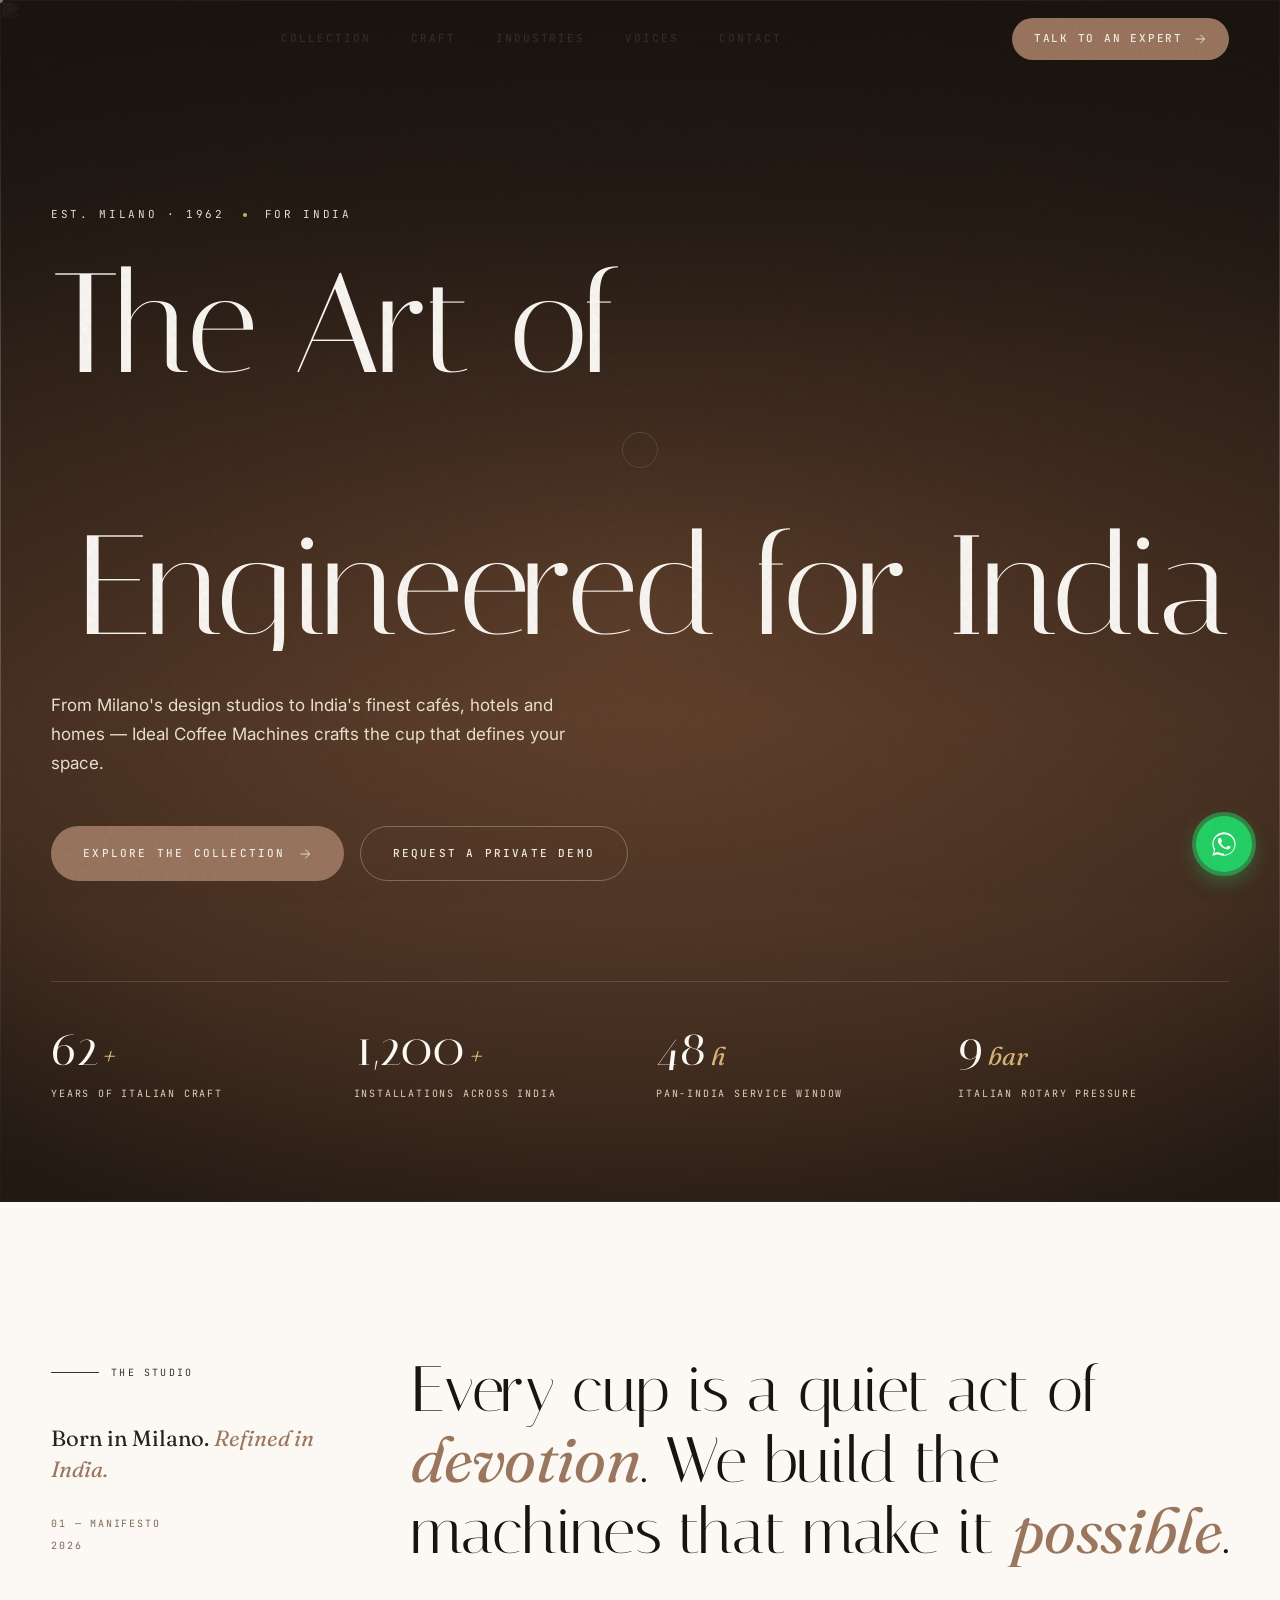
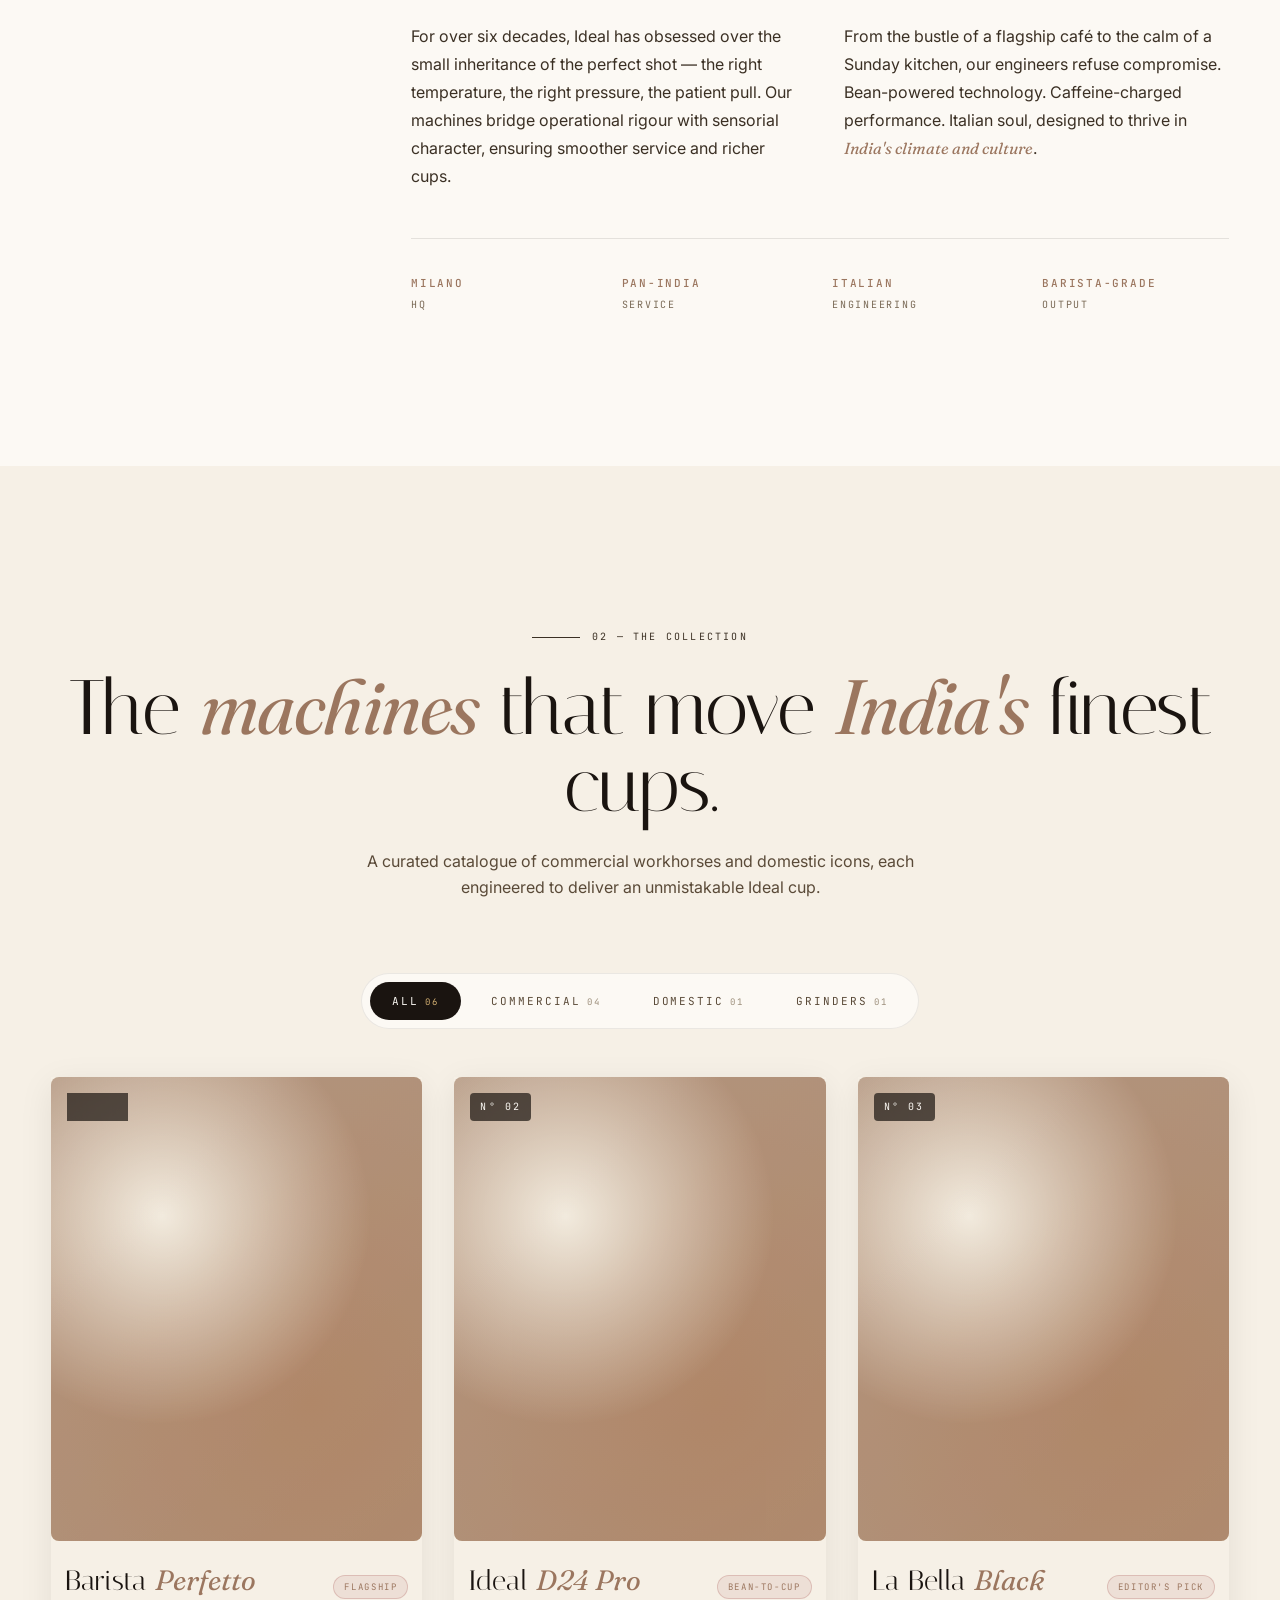
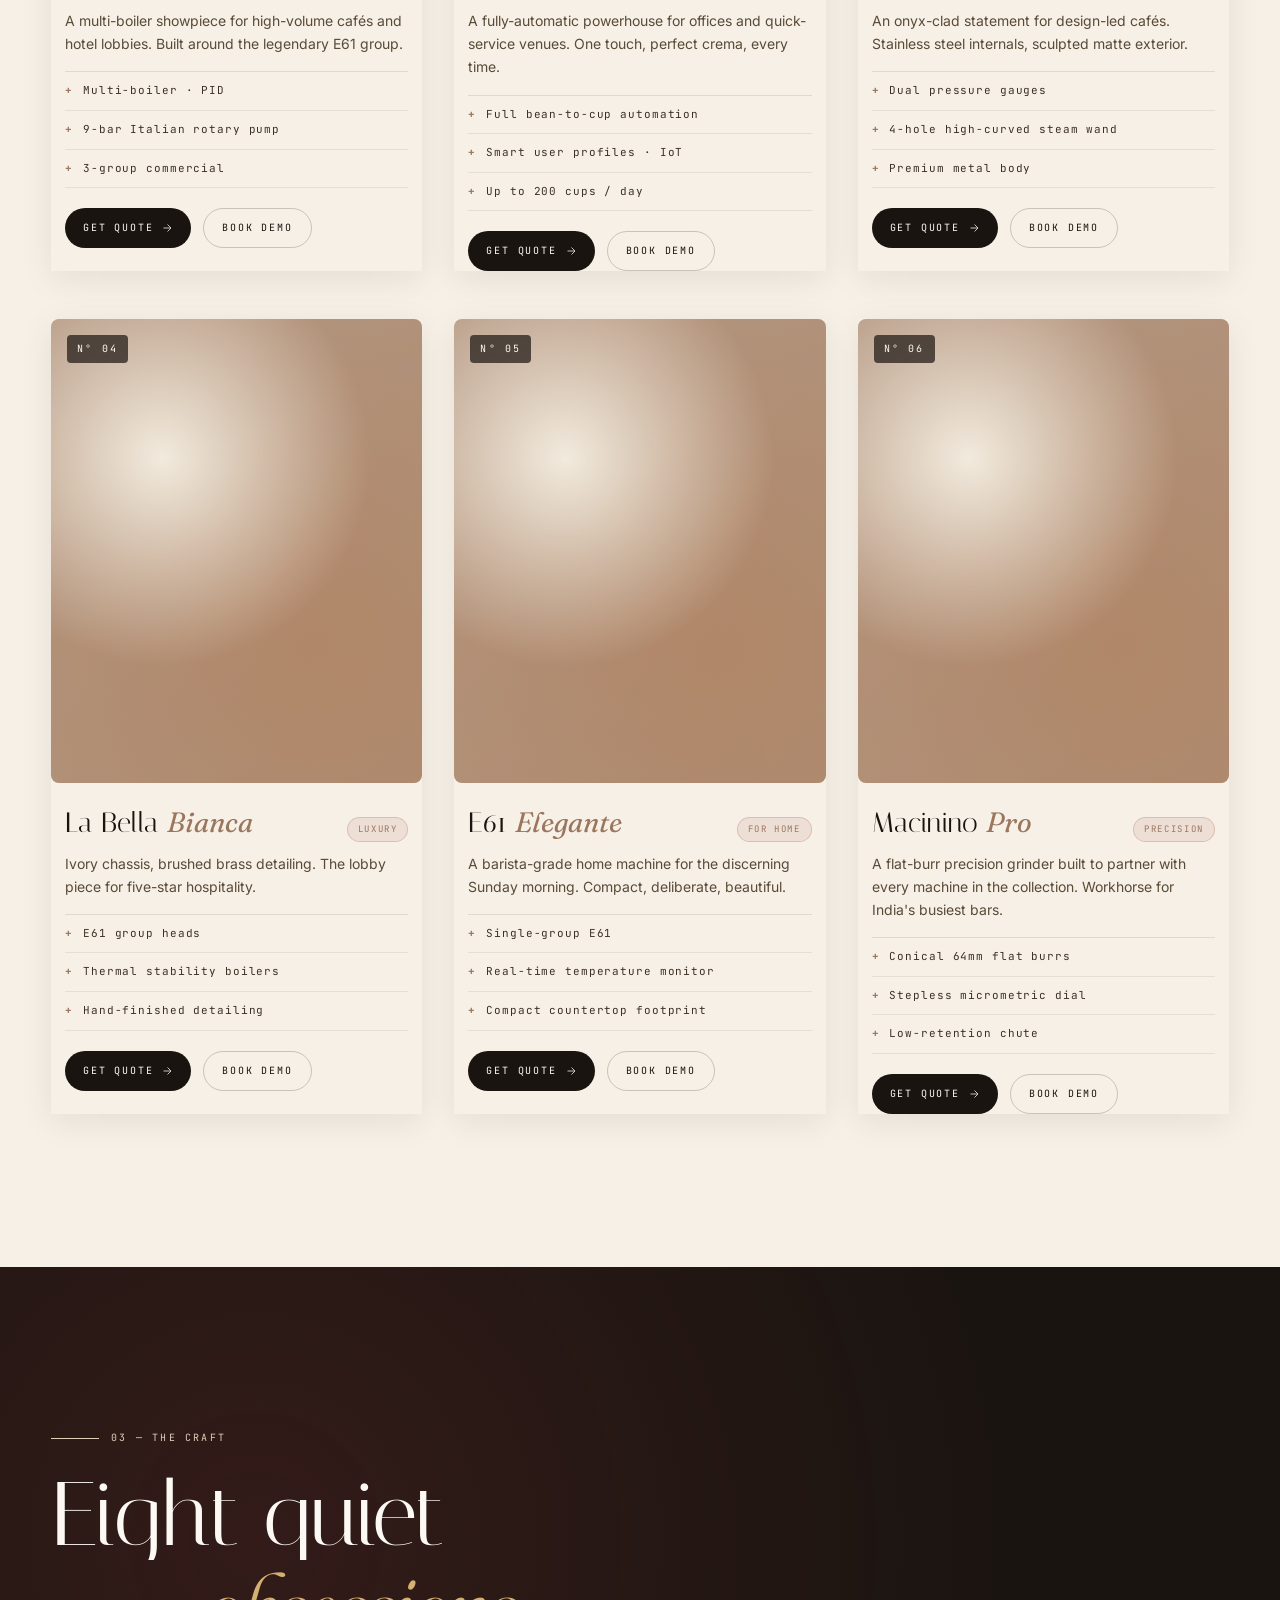
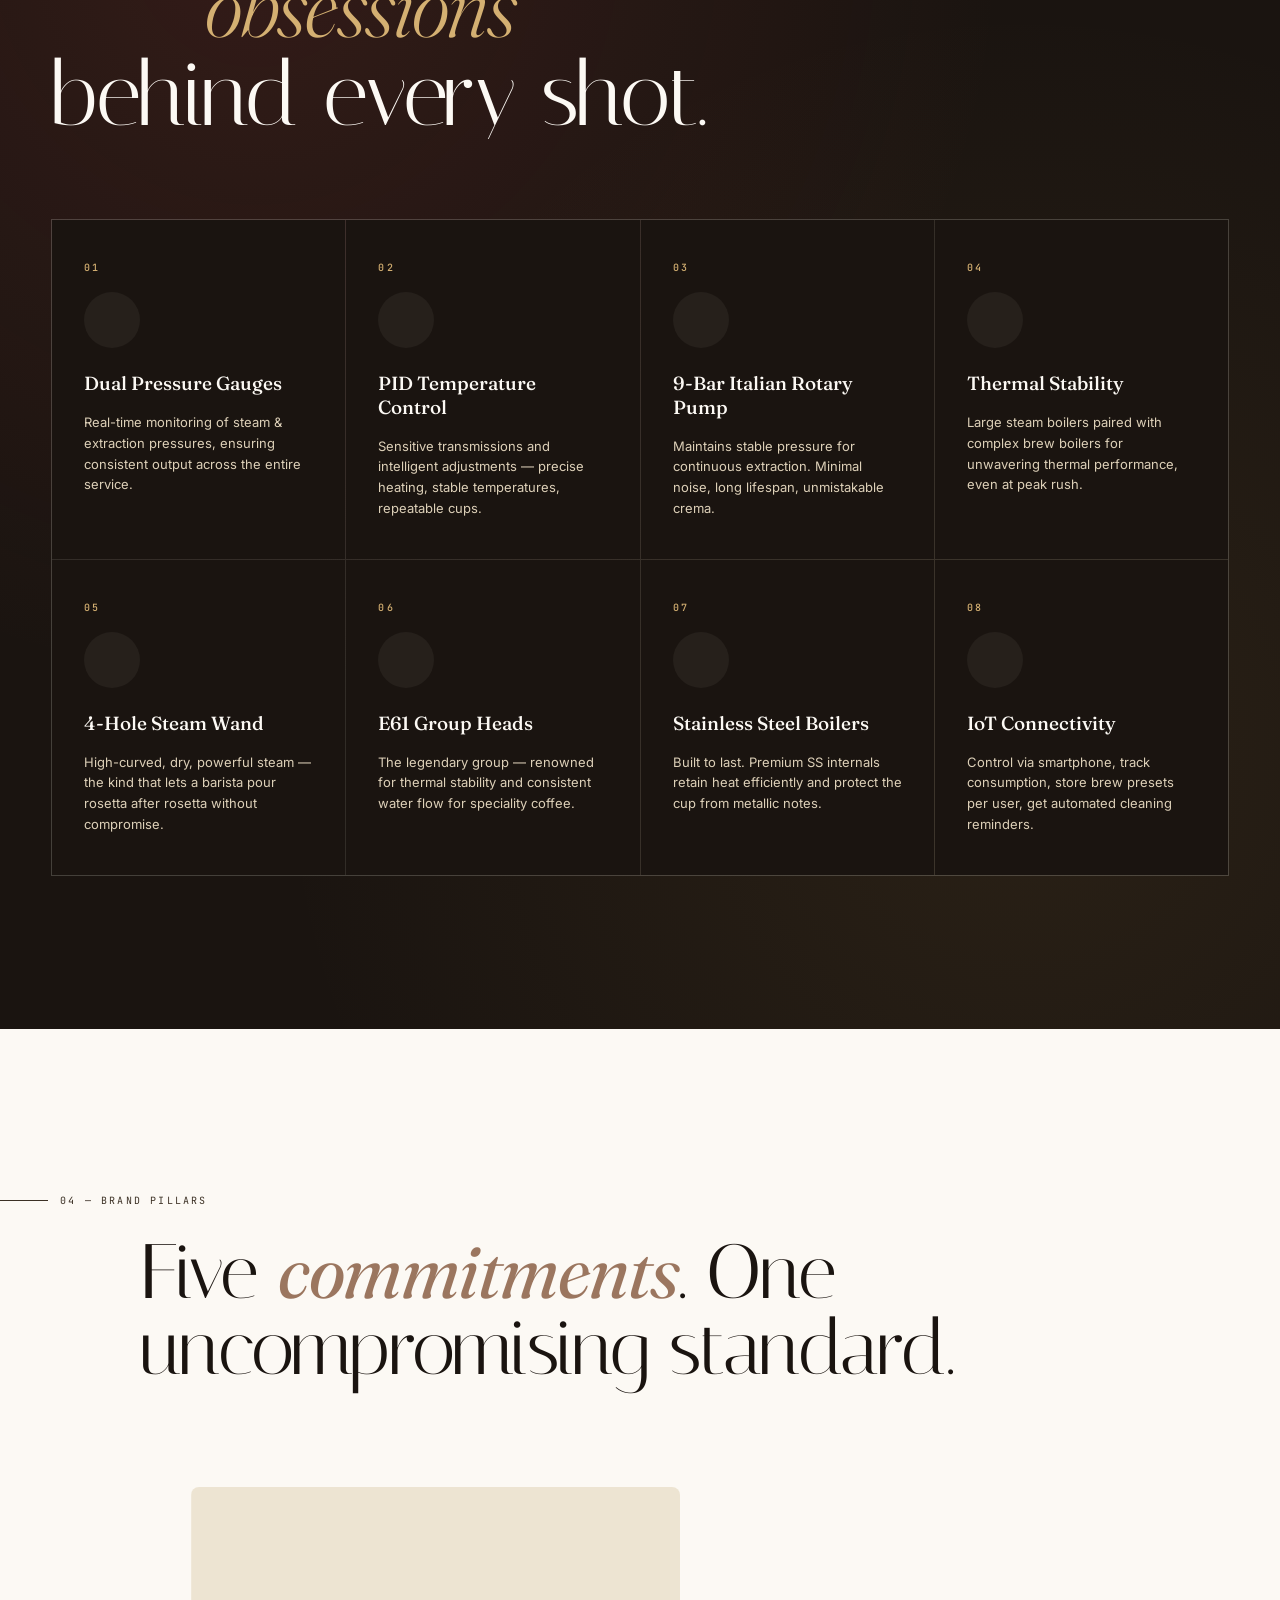
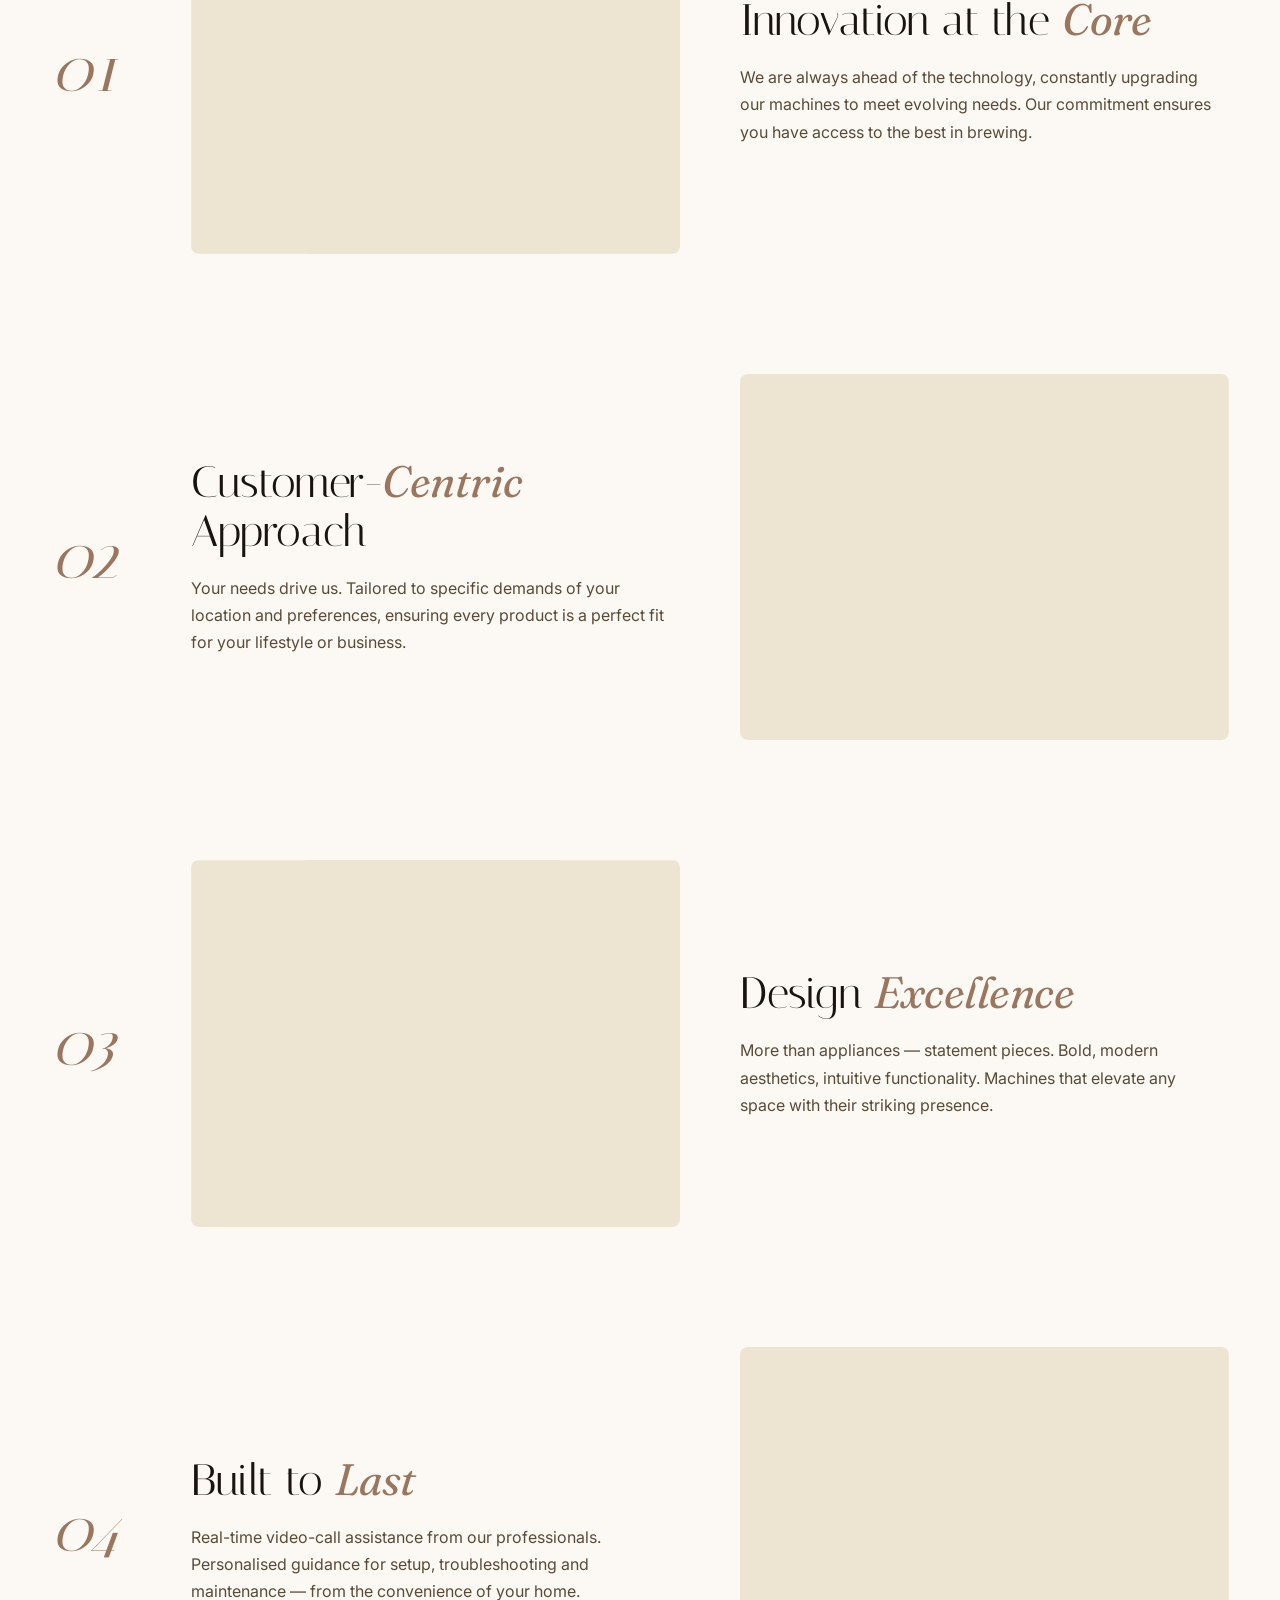
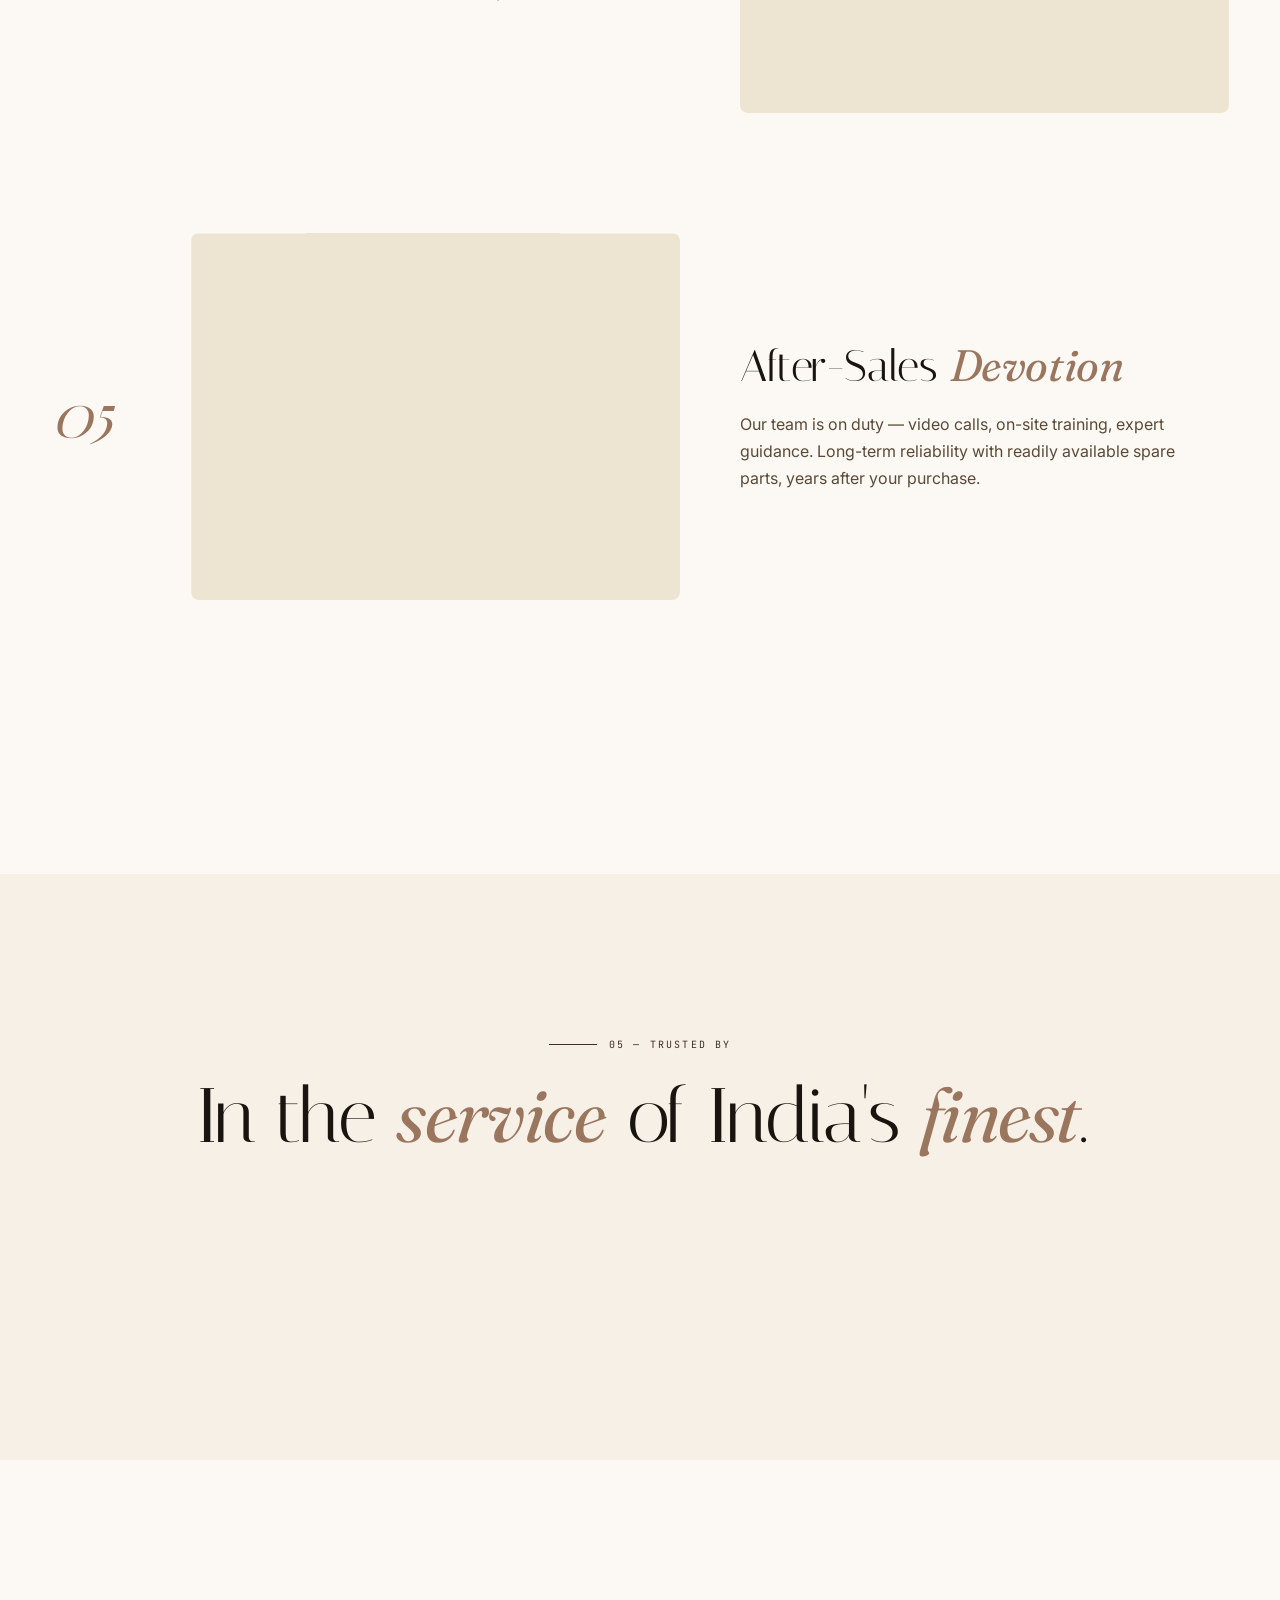
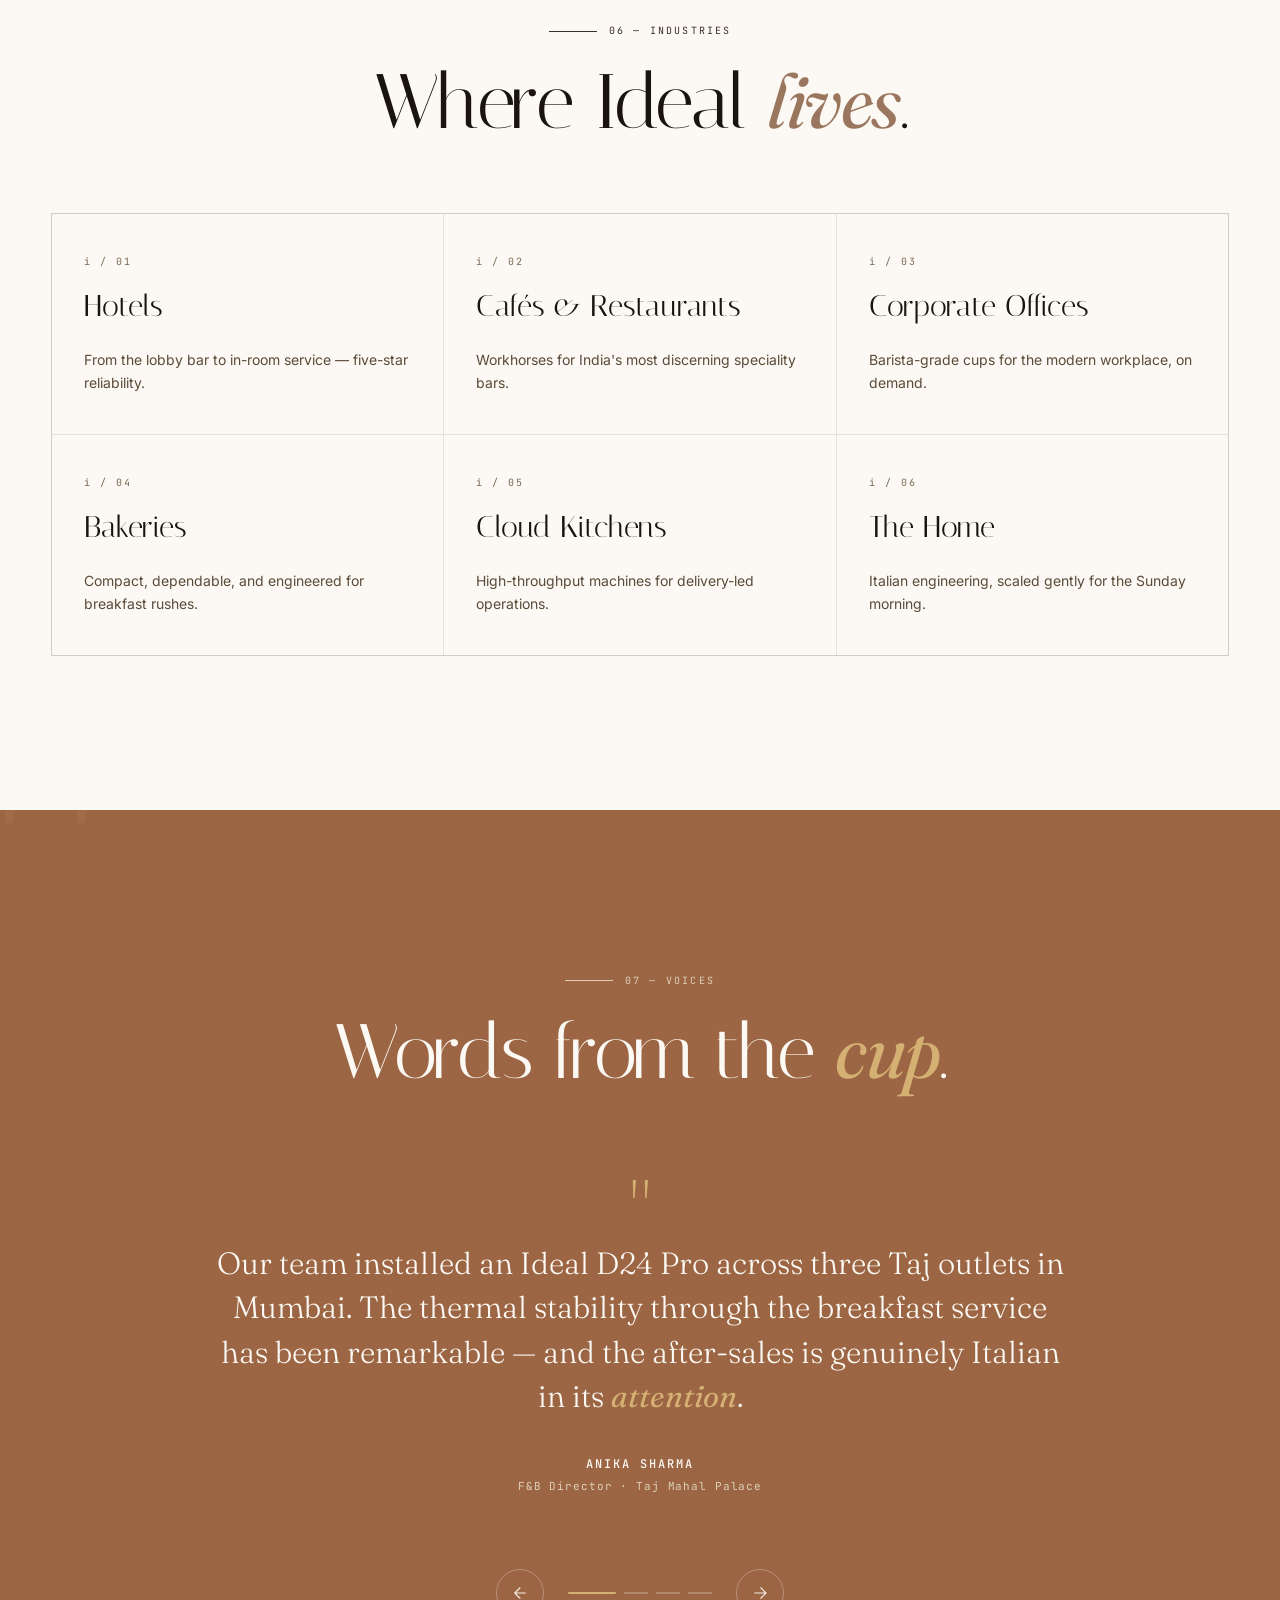
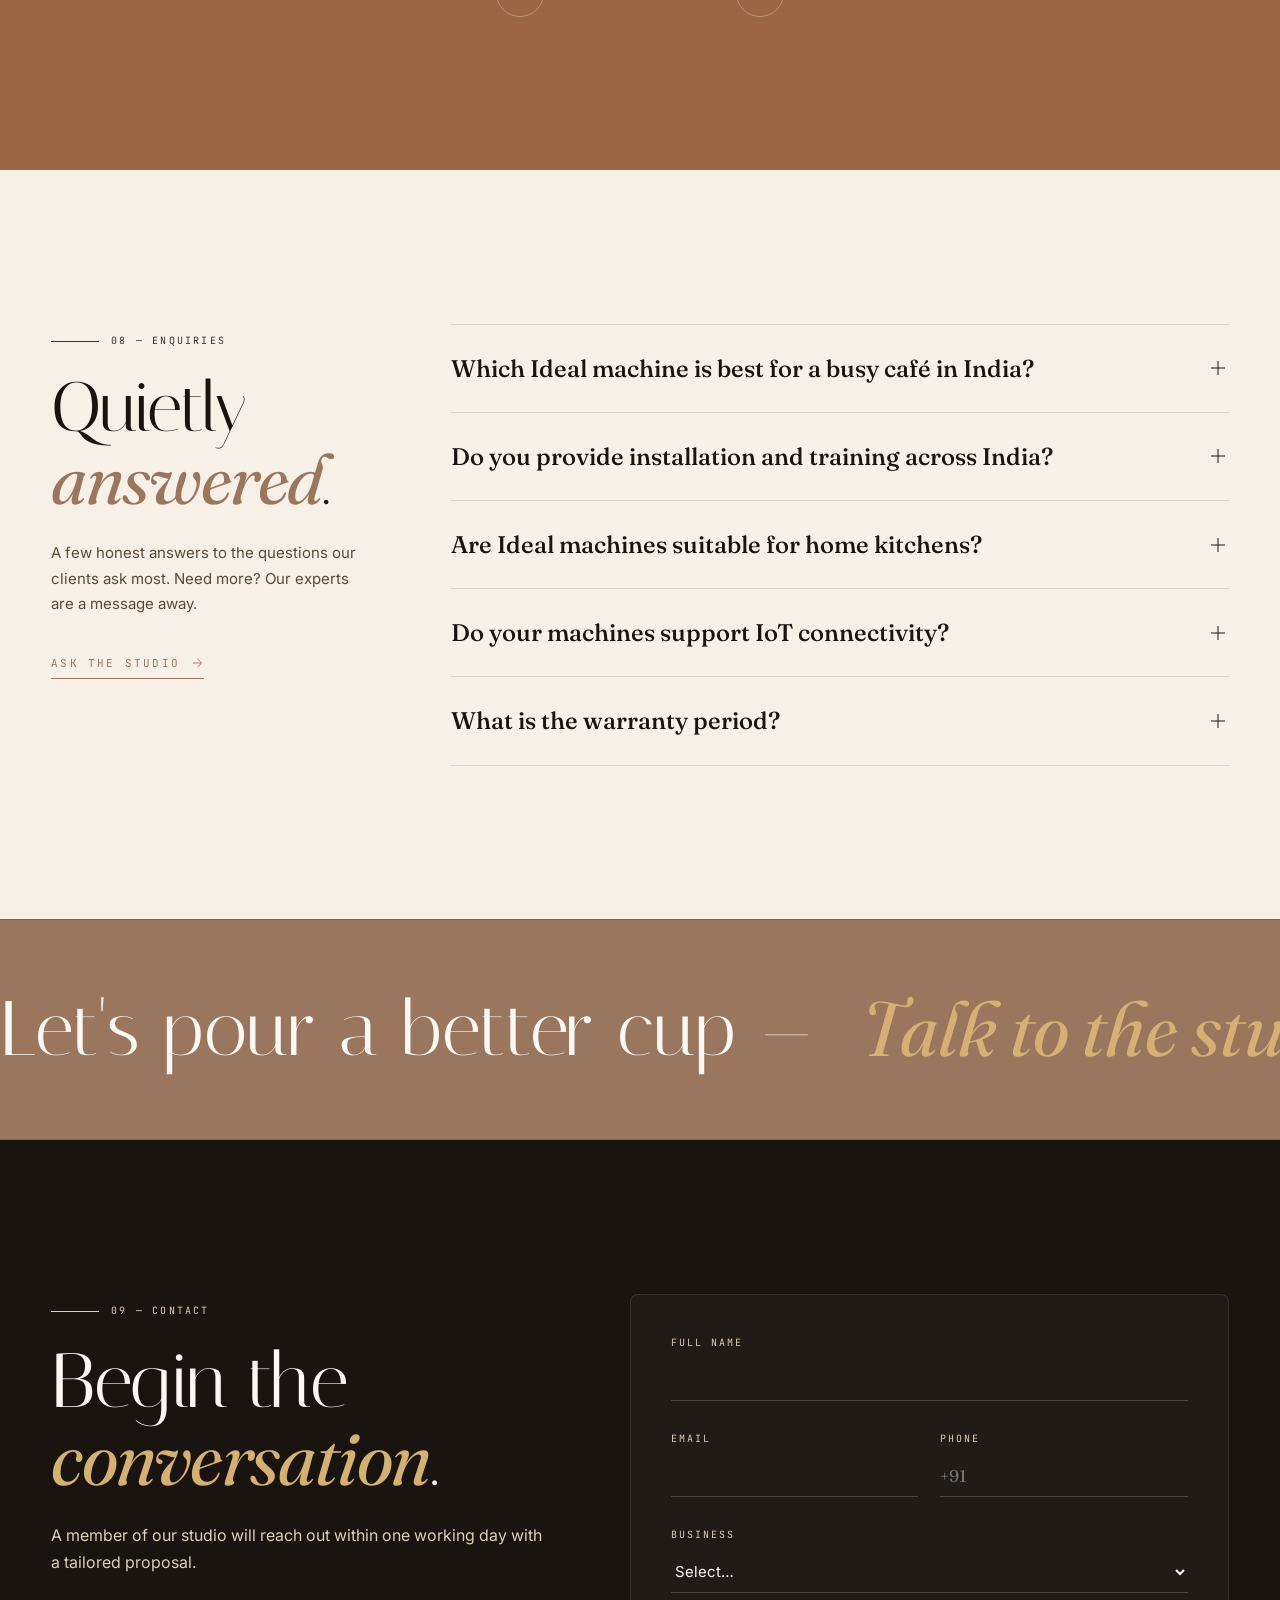
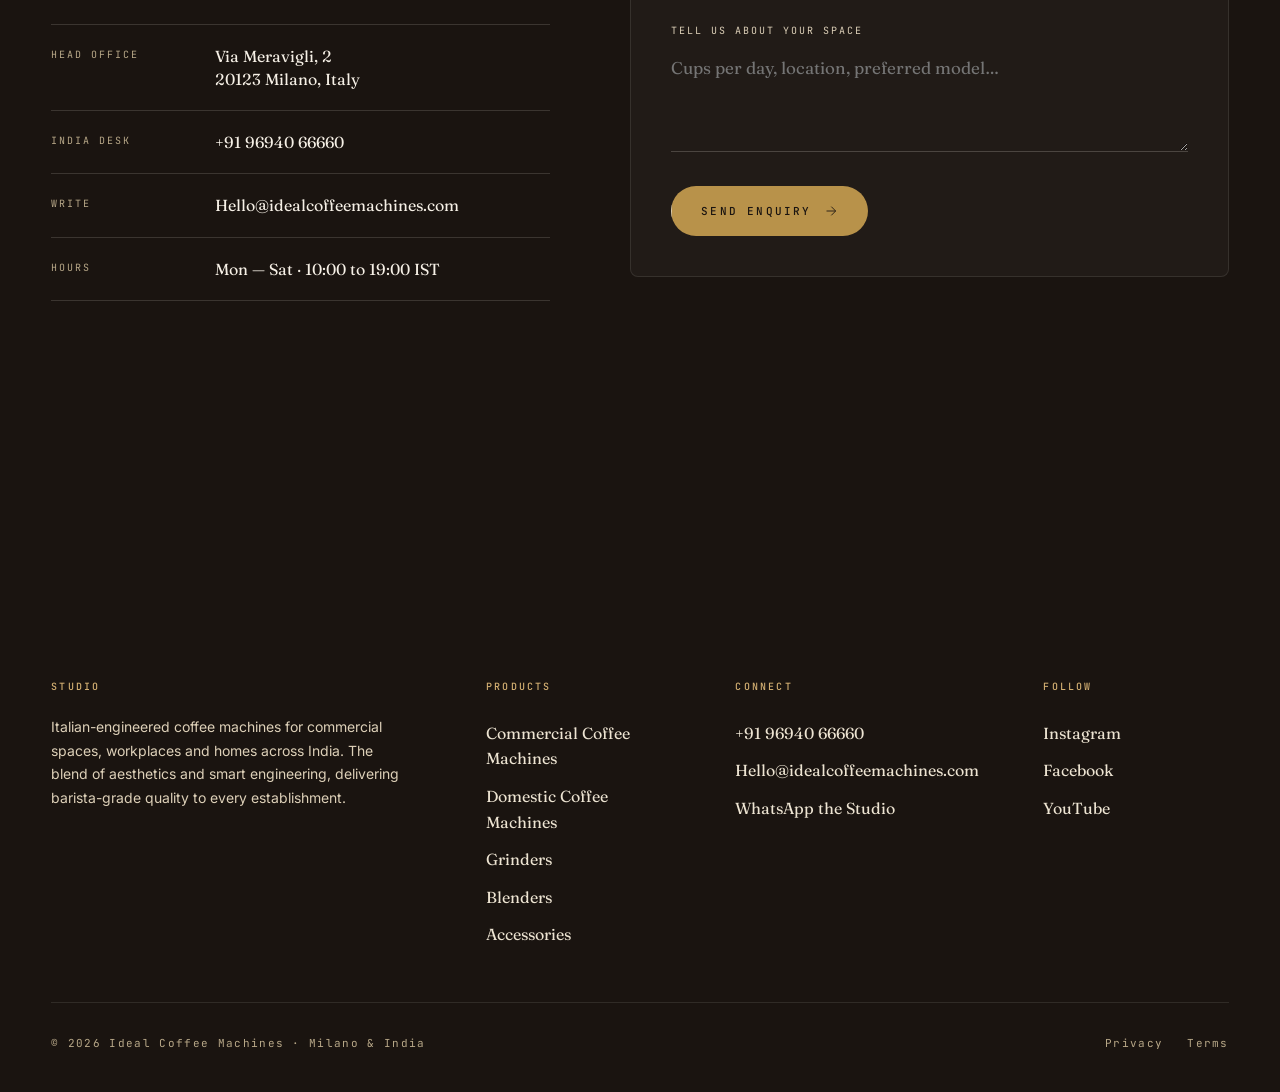
==== commit cab0d4ea: "commit" ====
--- a/index.html
+++ b/index.html
@@ -187,7 +187,7 @@
 </section>
 
 <!-- TICKER -->
-<section class="ticker" aria-hidden="true">
+<!-- <section class="ticker" aria-hidden="true">
   <div class="ticker-track">
     <span><img src="" alt=""></span><span class="ticker-dot">●</span>
     <span class="italic">Cappuccino</span><span class="ticker-dot">●</span>
@@ -206,7 +206,7 @@
     <span>Lungo</span><span class="ticker-dot">●</span>
     <span class="italic">Doppio</span><span class="ticker-dot">●</span>
   </div>
-</section>
+</section> -->
 
 <!-- INTRO / MANIFESTO -->
 <section class="intro" id="intro">
@@ -717,8 +717,7 @@
 <!-- FOOTER -->
 <footer class="footer">
   <div class="footer-mark">
-    <span class="footer-mark-text">IDEAL</span>
-    <span class="footer-mark-sub">— coffee machines —</span>
+    <span class="footer-mark-text"><img src="https://idealcoffeemachines.com/images/logo-light.png" alt="" style="height: 5rem;"></span>
   </div>
 
   <div class="footer-grid">
--- a/style.css
+++ b/style.css
@@ -7,13 +7,21 @@
 /* ---------- Tokens ---------- */
 :root {
   /* Reds — deep oxblood through warm */
-  --red-900: #4a1212;
+  /* --red-900: #4a1212;
   --red-800: #6b1d1d;
   --red-700: #8b2424;
   --red-600: #a83232;
   --red-500: #c14545;
   --red-400: #d66565;
-  --red-300: #e89999;
+  --red-300: #e89999; */
+  
+  --red-900: #9C6644;
+  --red-800: #9c7054;
+  --red-700: #9b765f;
+  --red-600: #957764;
+  --red-500: #9C6644;
+  --red-400: #9C6644;
+  --red-300: #9C6644;
 
   /* Creams / paper */
   --cream-50: #fcf9f4;
@@ -344,7 +352,15 @@
 @media (max-width: 900px) {
   .nav-links, .nav-cta { display: none; }
   .nav-burger { display: flex; }
-  .nav { top: 32px; }
+  /* .nav { top: 32px; } */
+  .nav-inner {
+      width: var(--container);
+      margin: 0 auto;
+      display: flex;
+      align-items: center;
+      justify-content: space-between;
+      align-items: center;
+  }
 }
 
 /* ======================================================
@@ -890,7 +906,9 @@
   font-size: 0;
 }
 .product:hover .product-image img { transform: scale(1.06); filter: brightness(1.04); }
-
+.product-info{
+  padding: 0 14px;
+}
 .product-num {
   position: absolute;
   top: 16px; left: 16px;
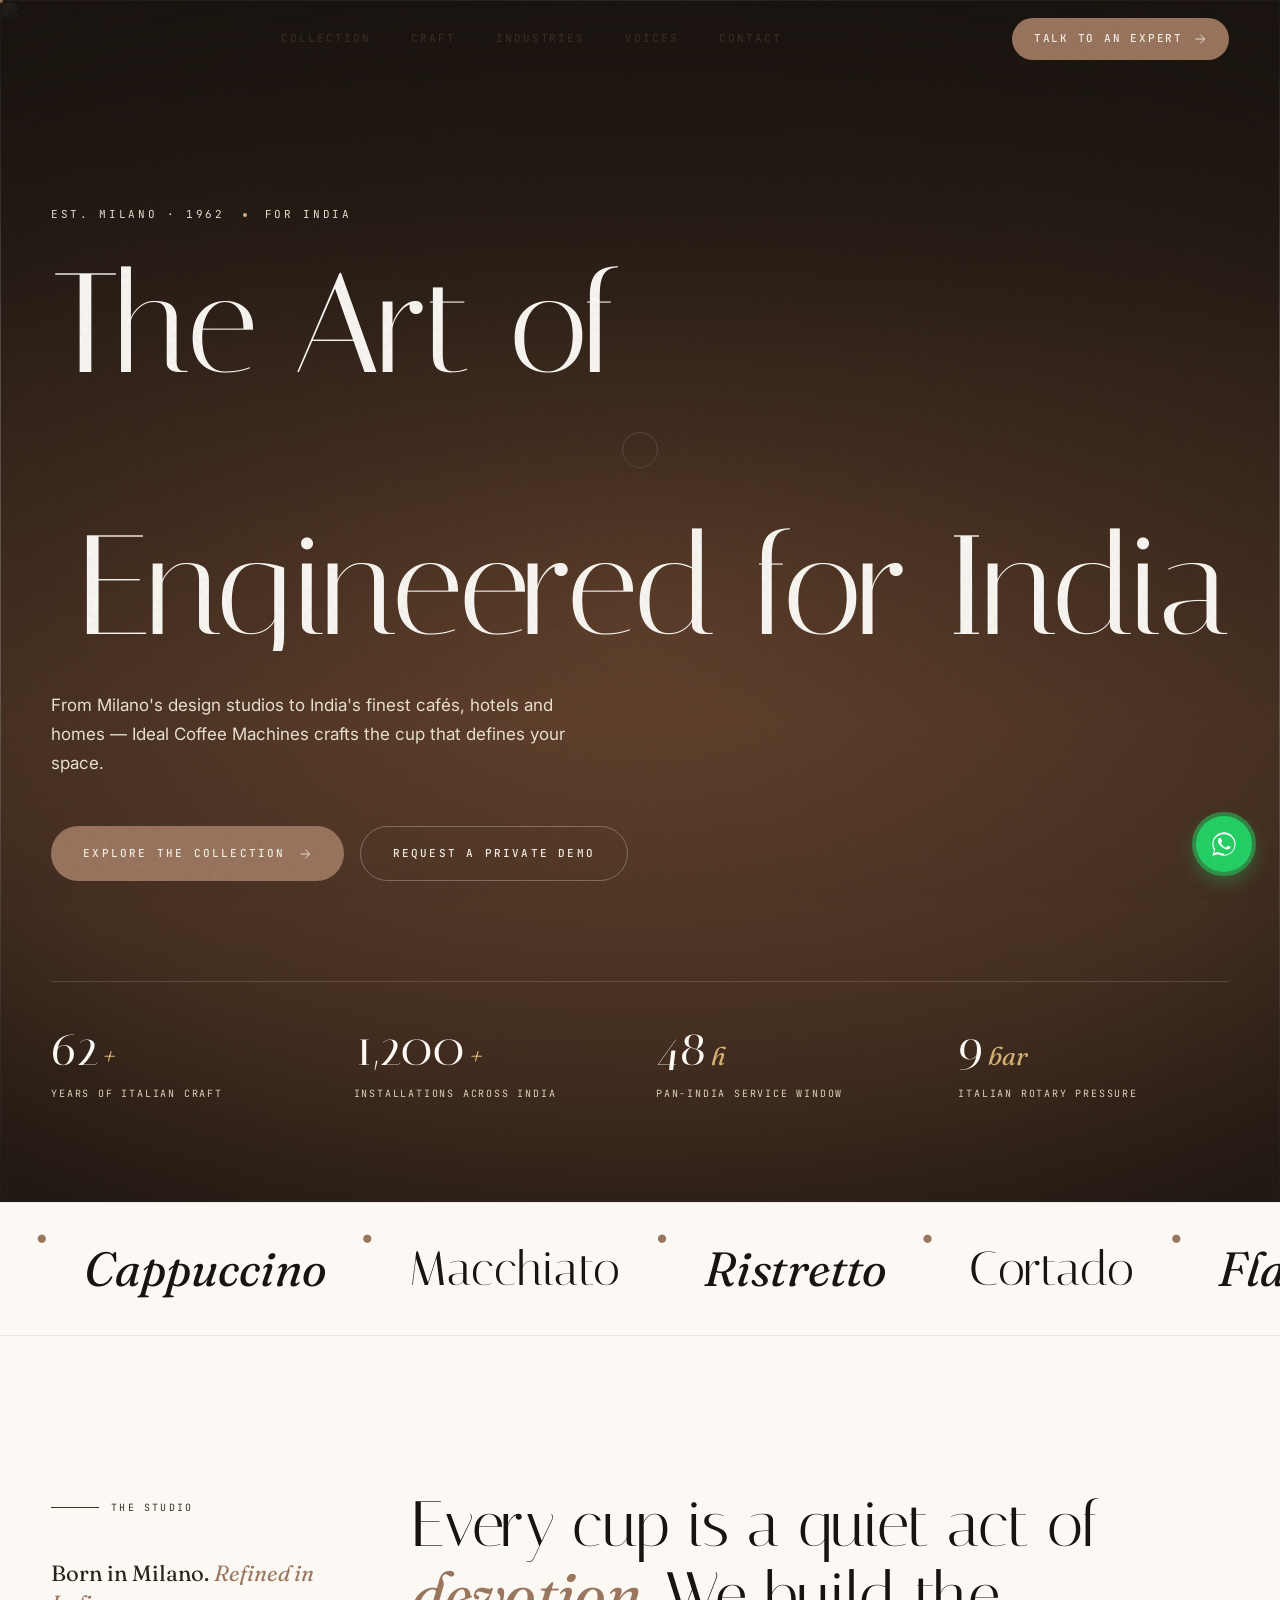
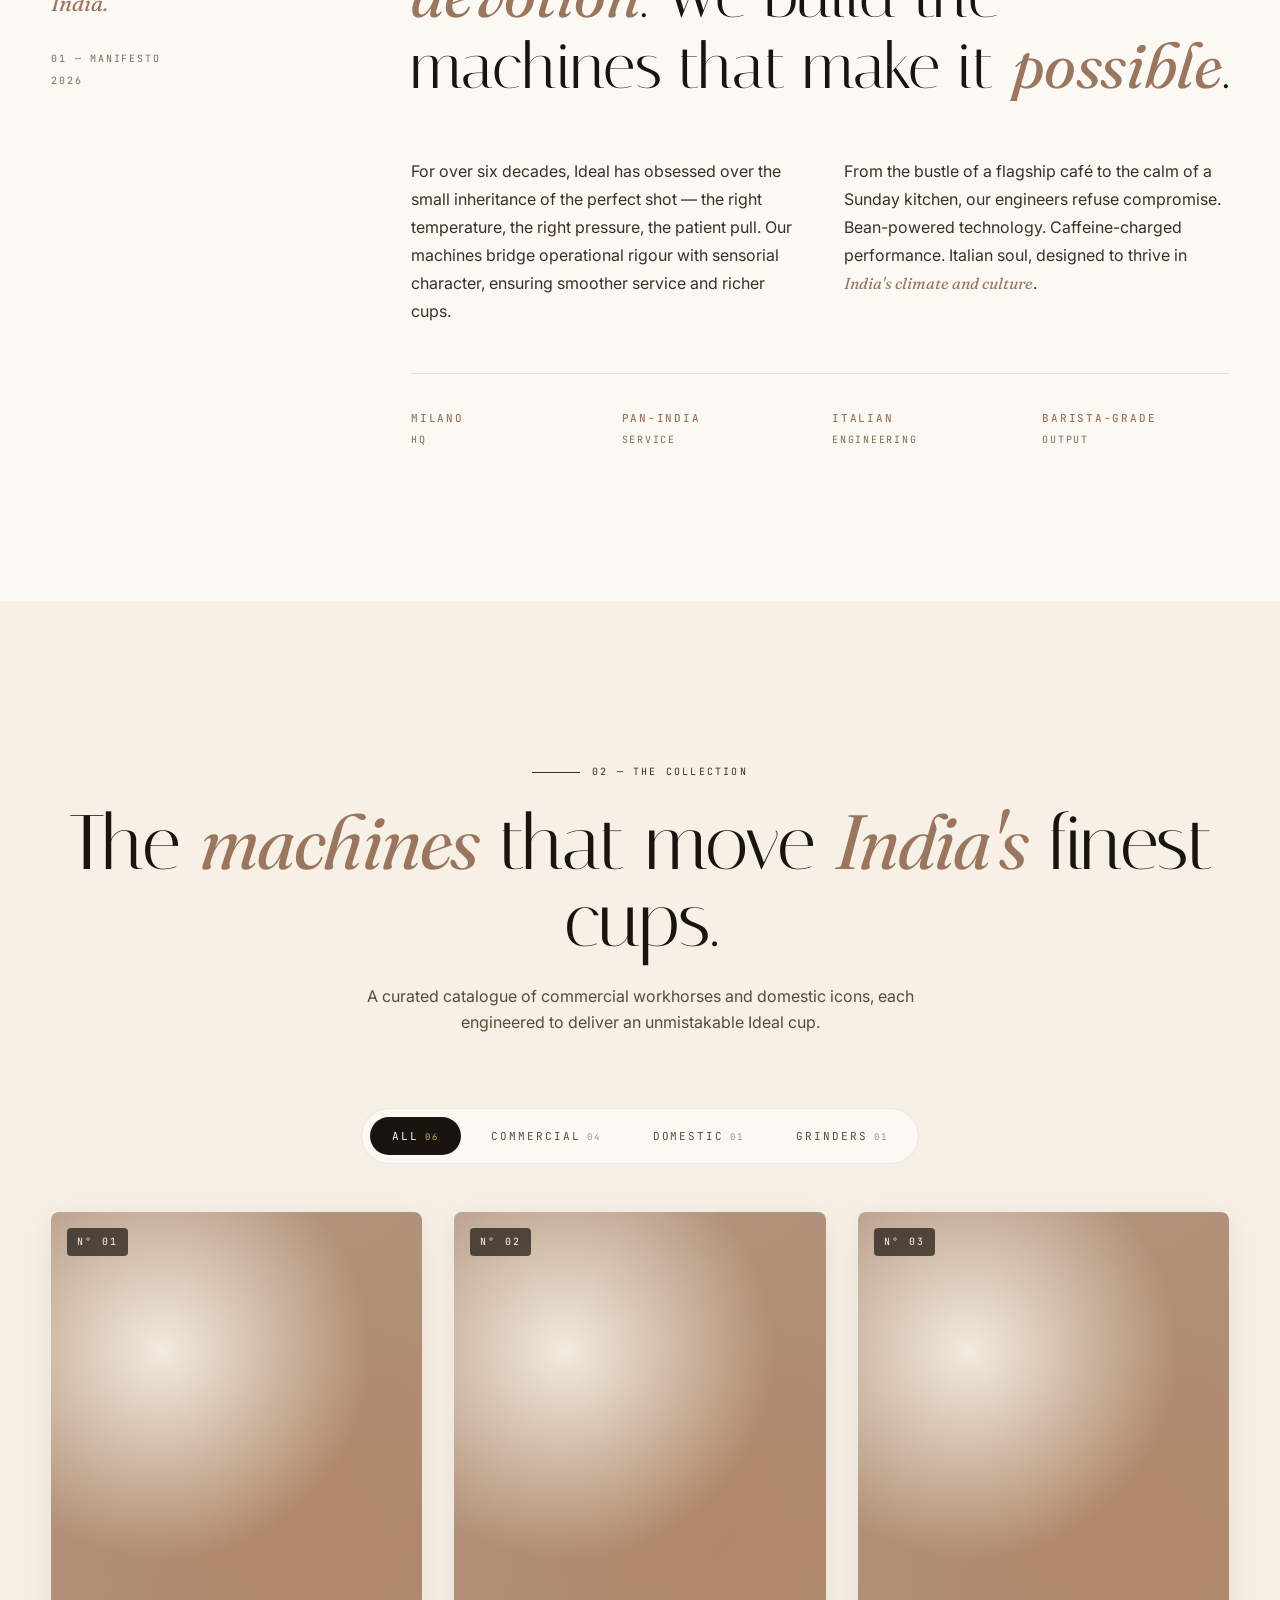
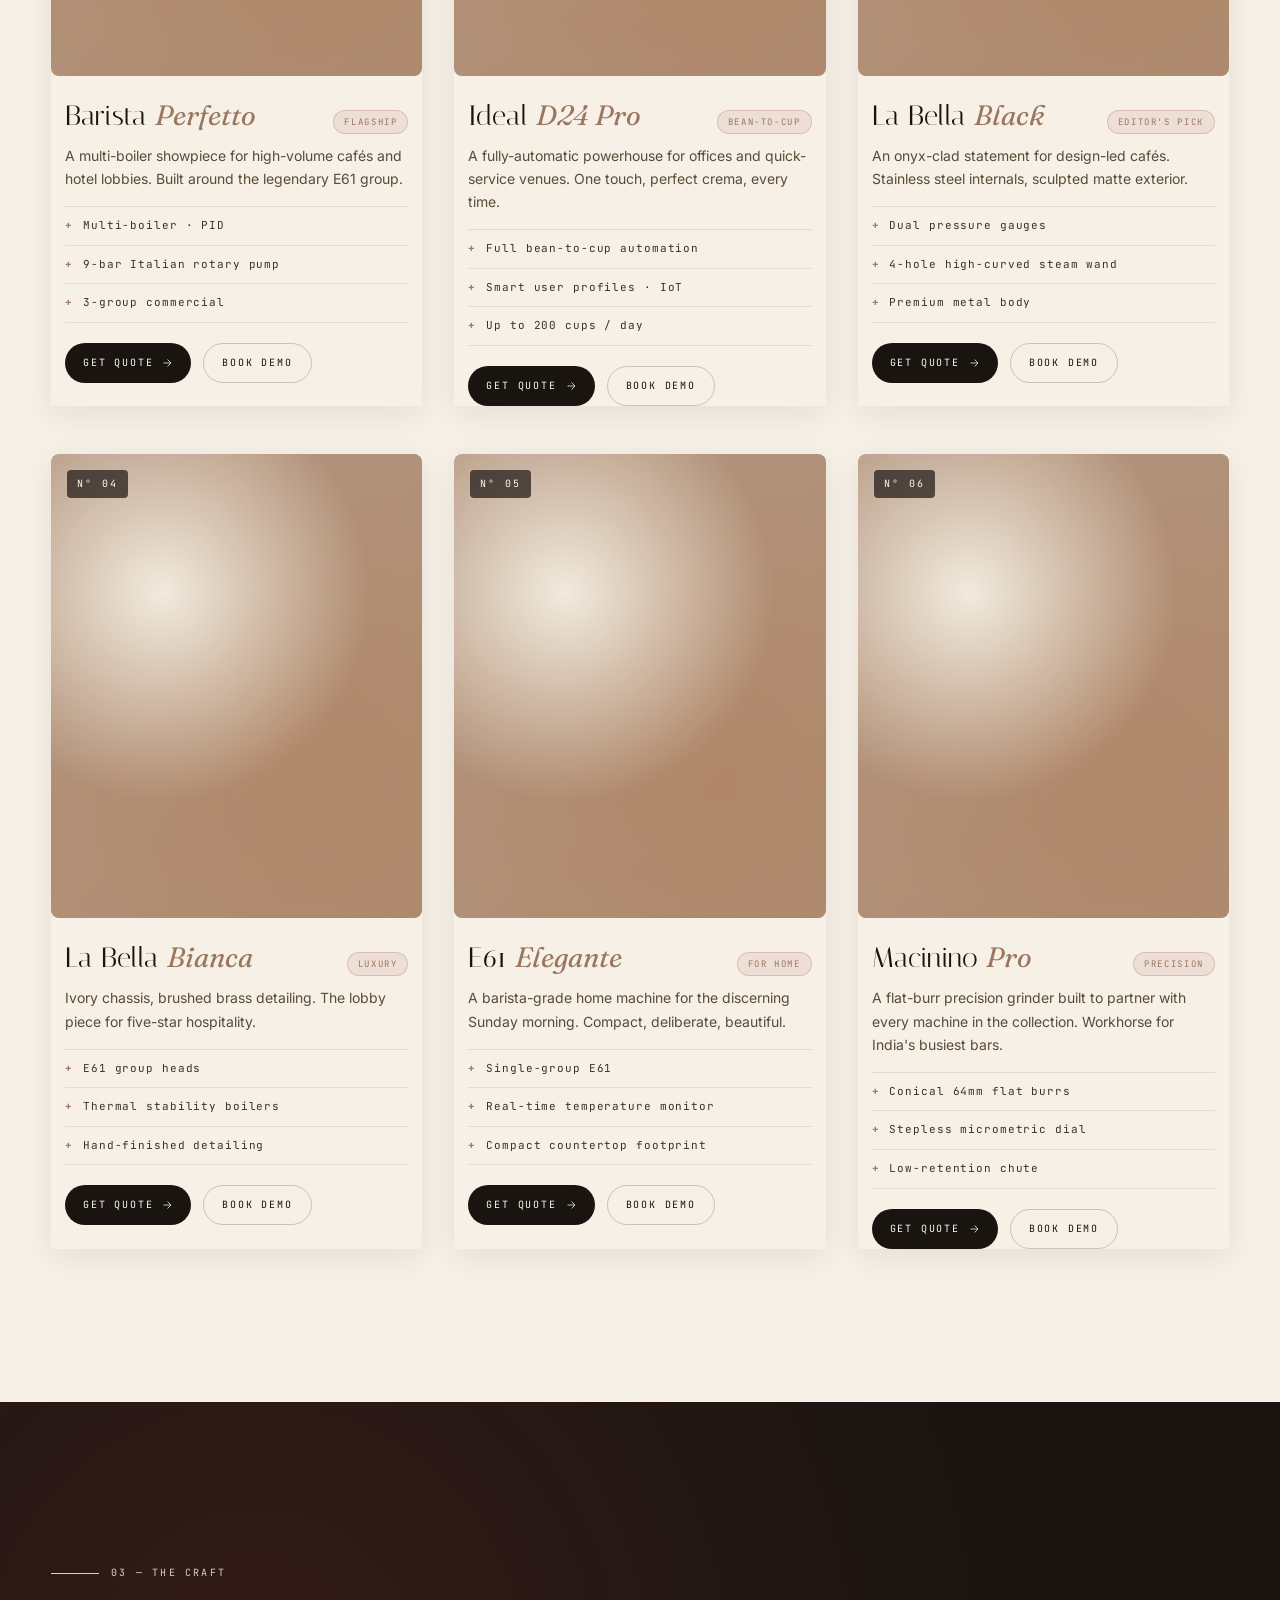
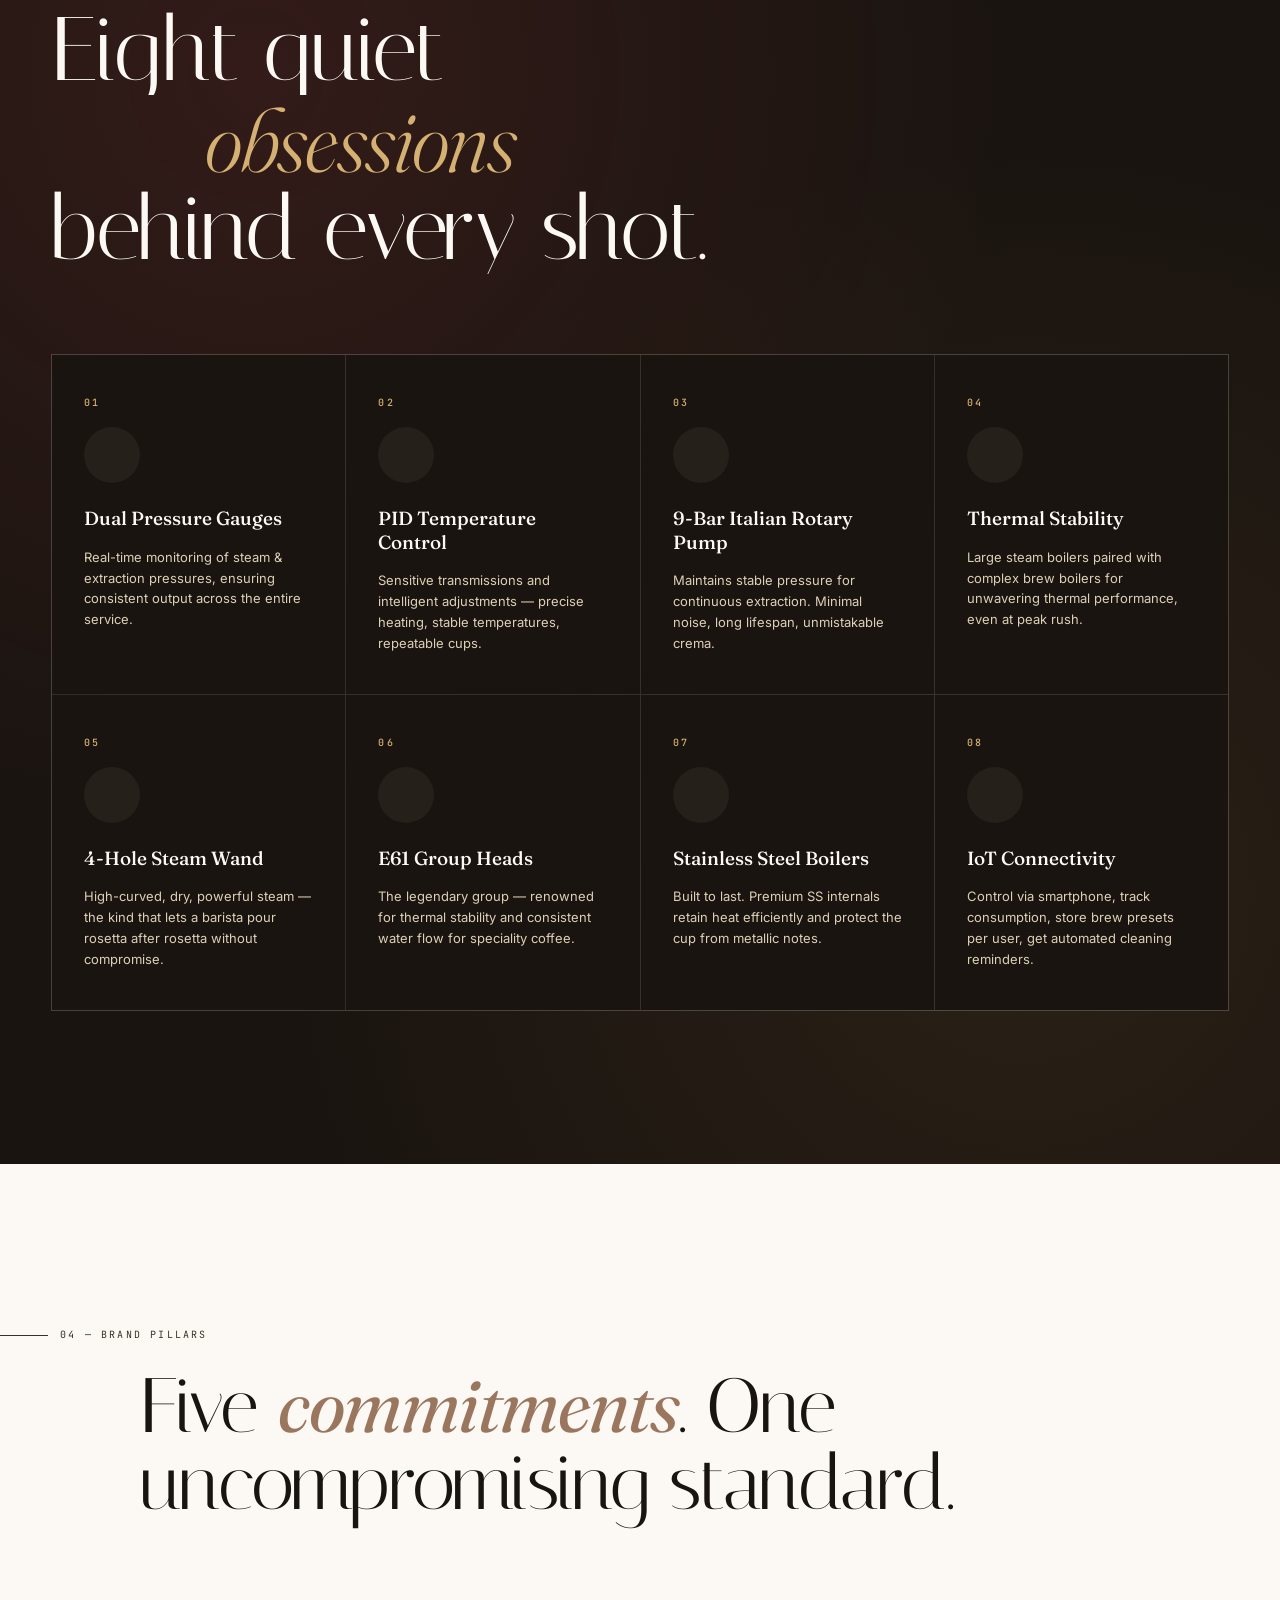
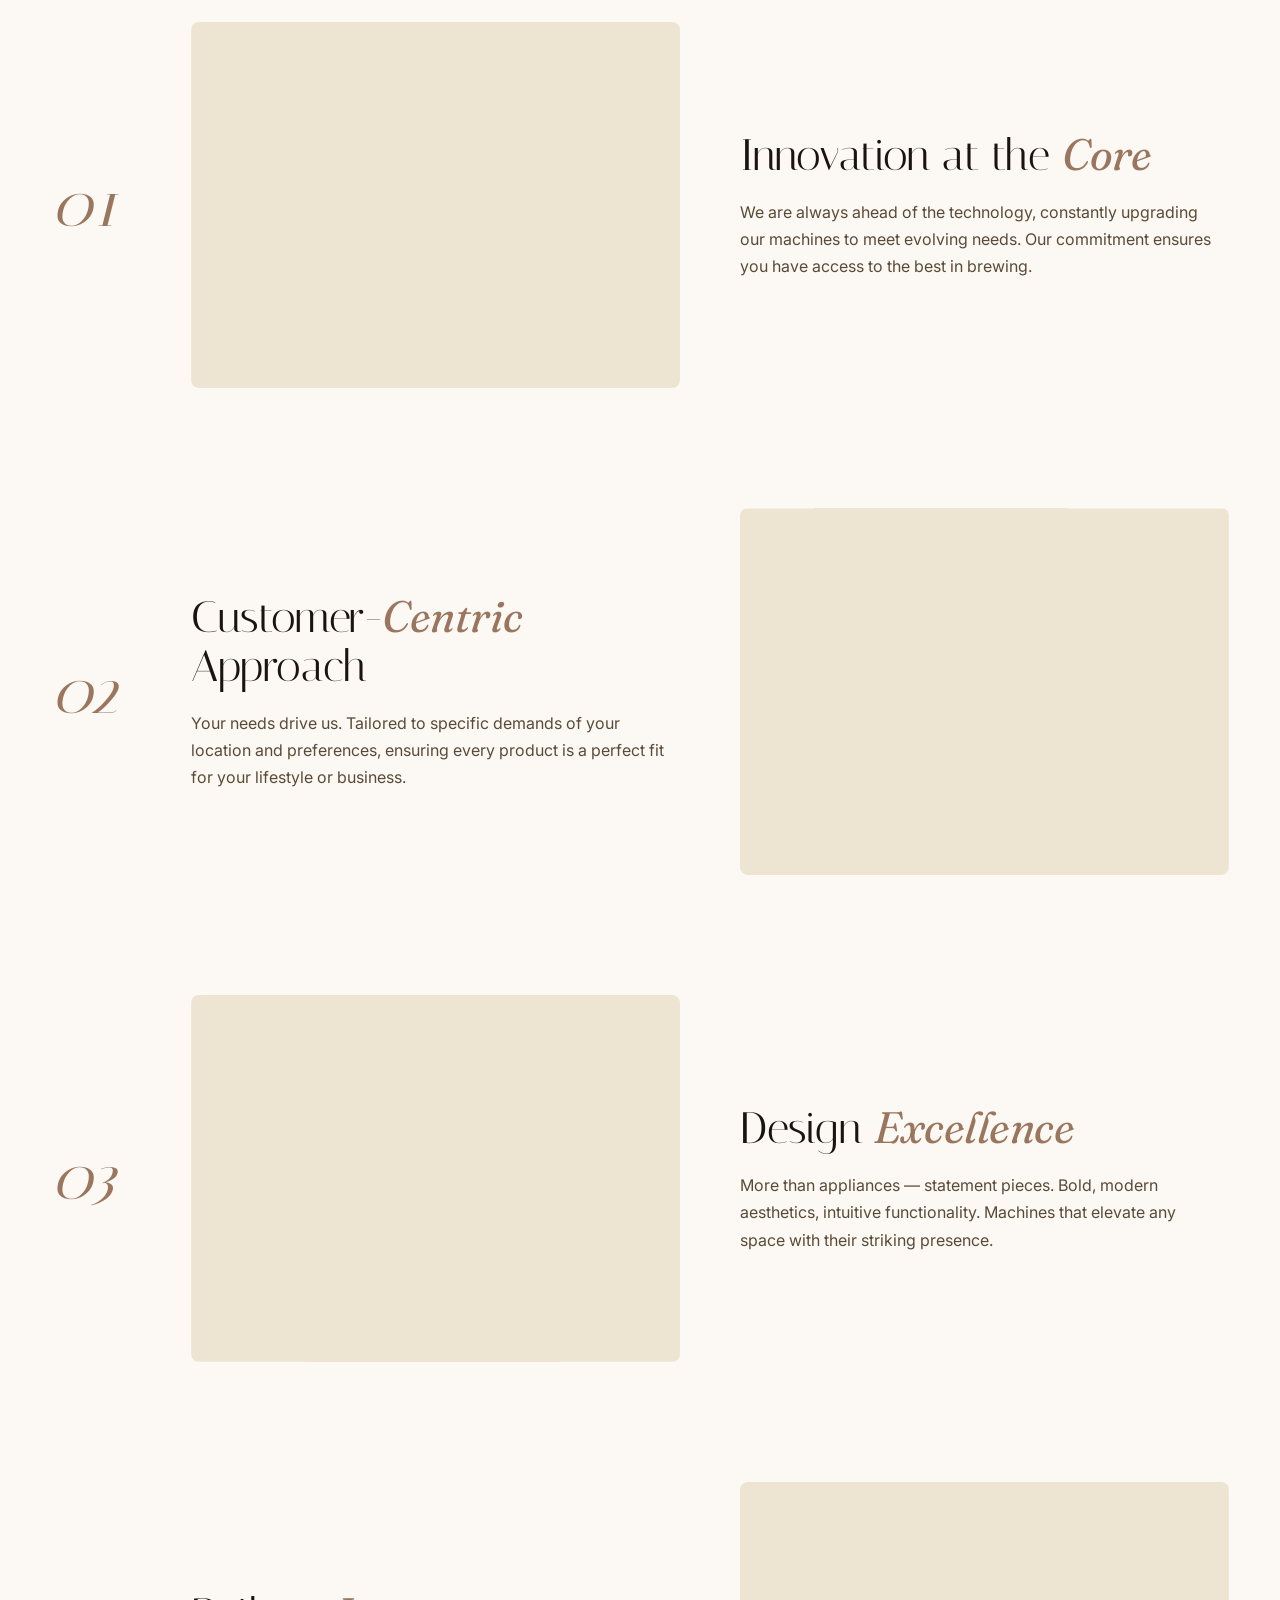
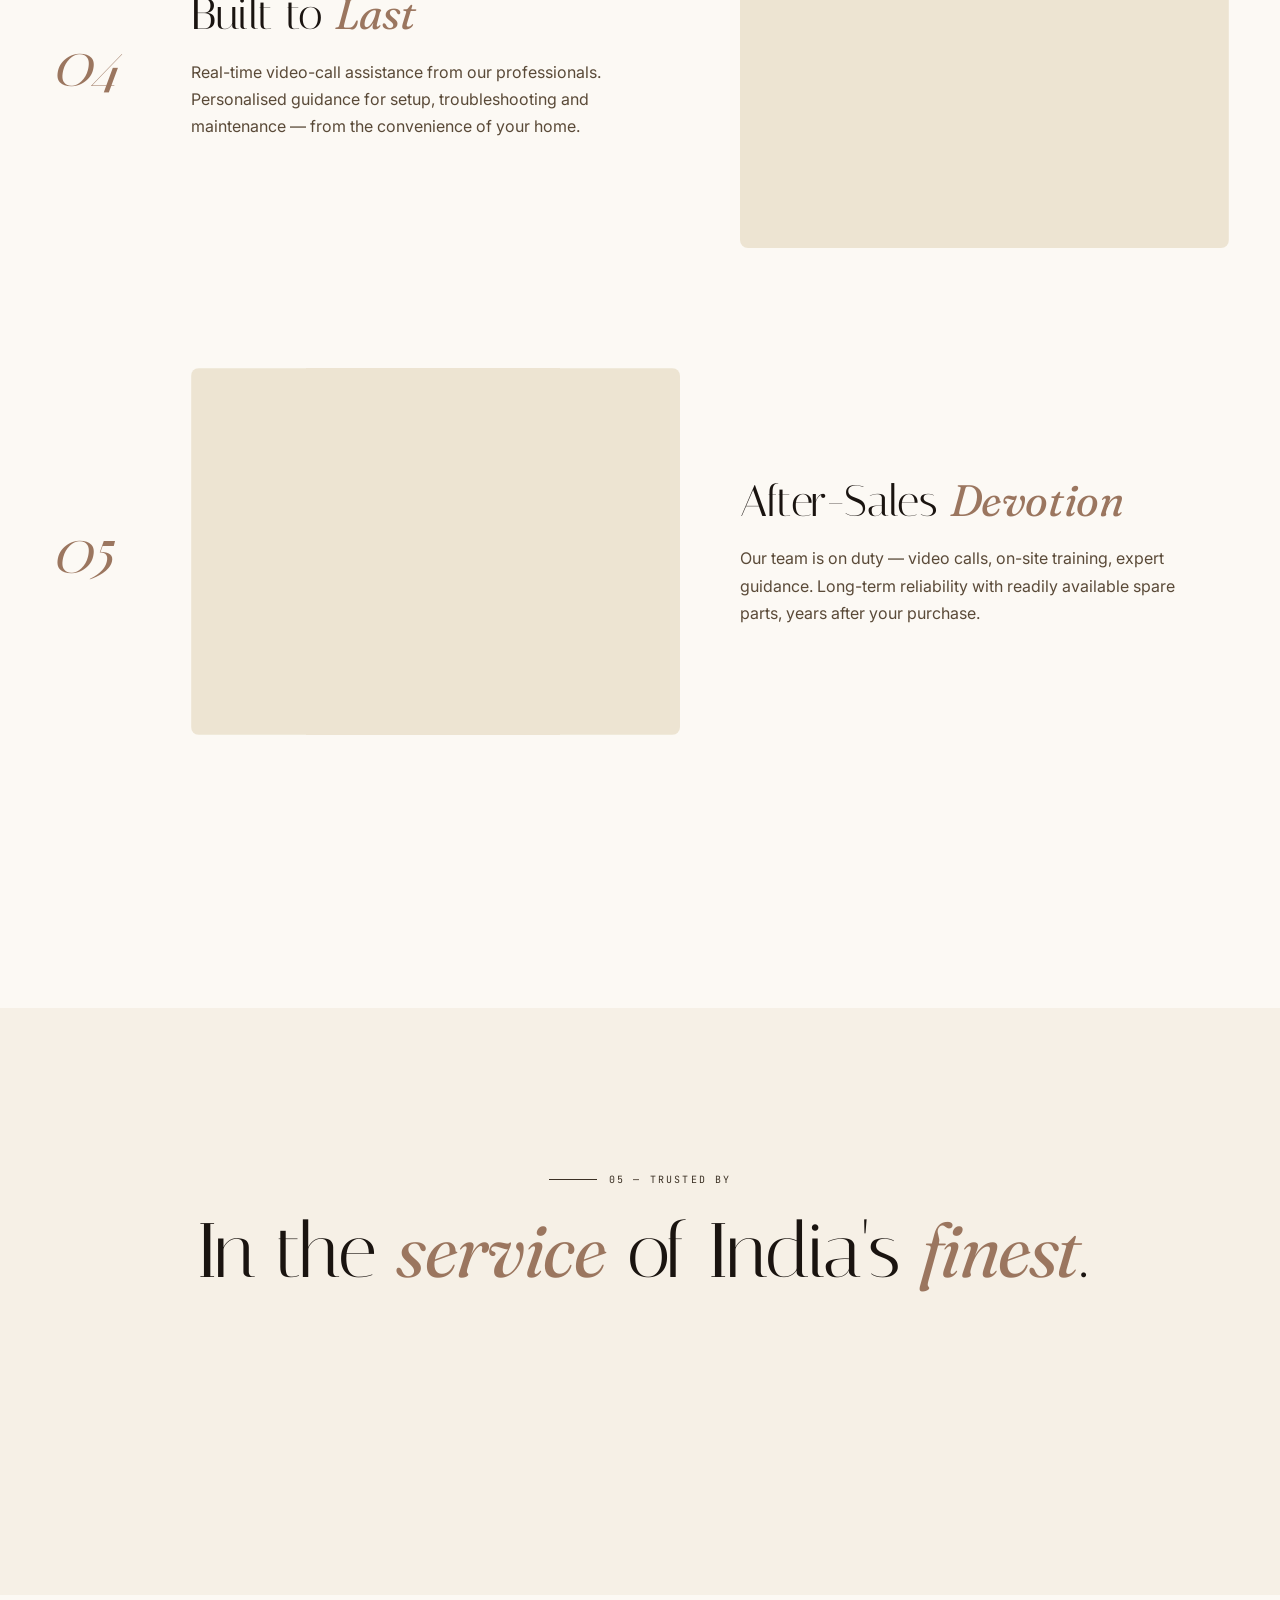
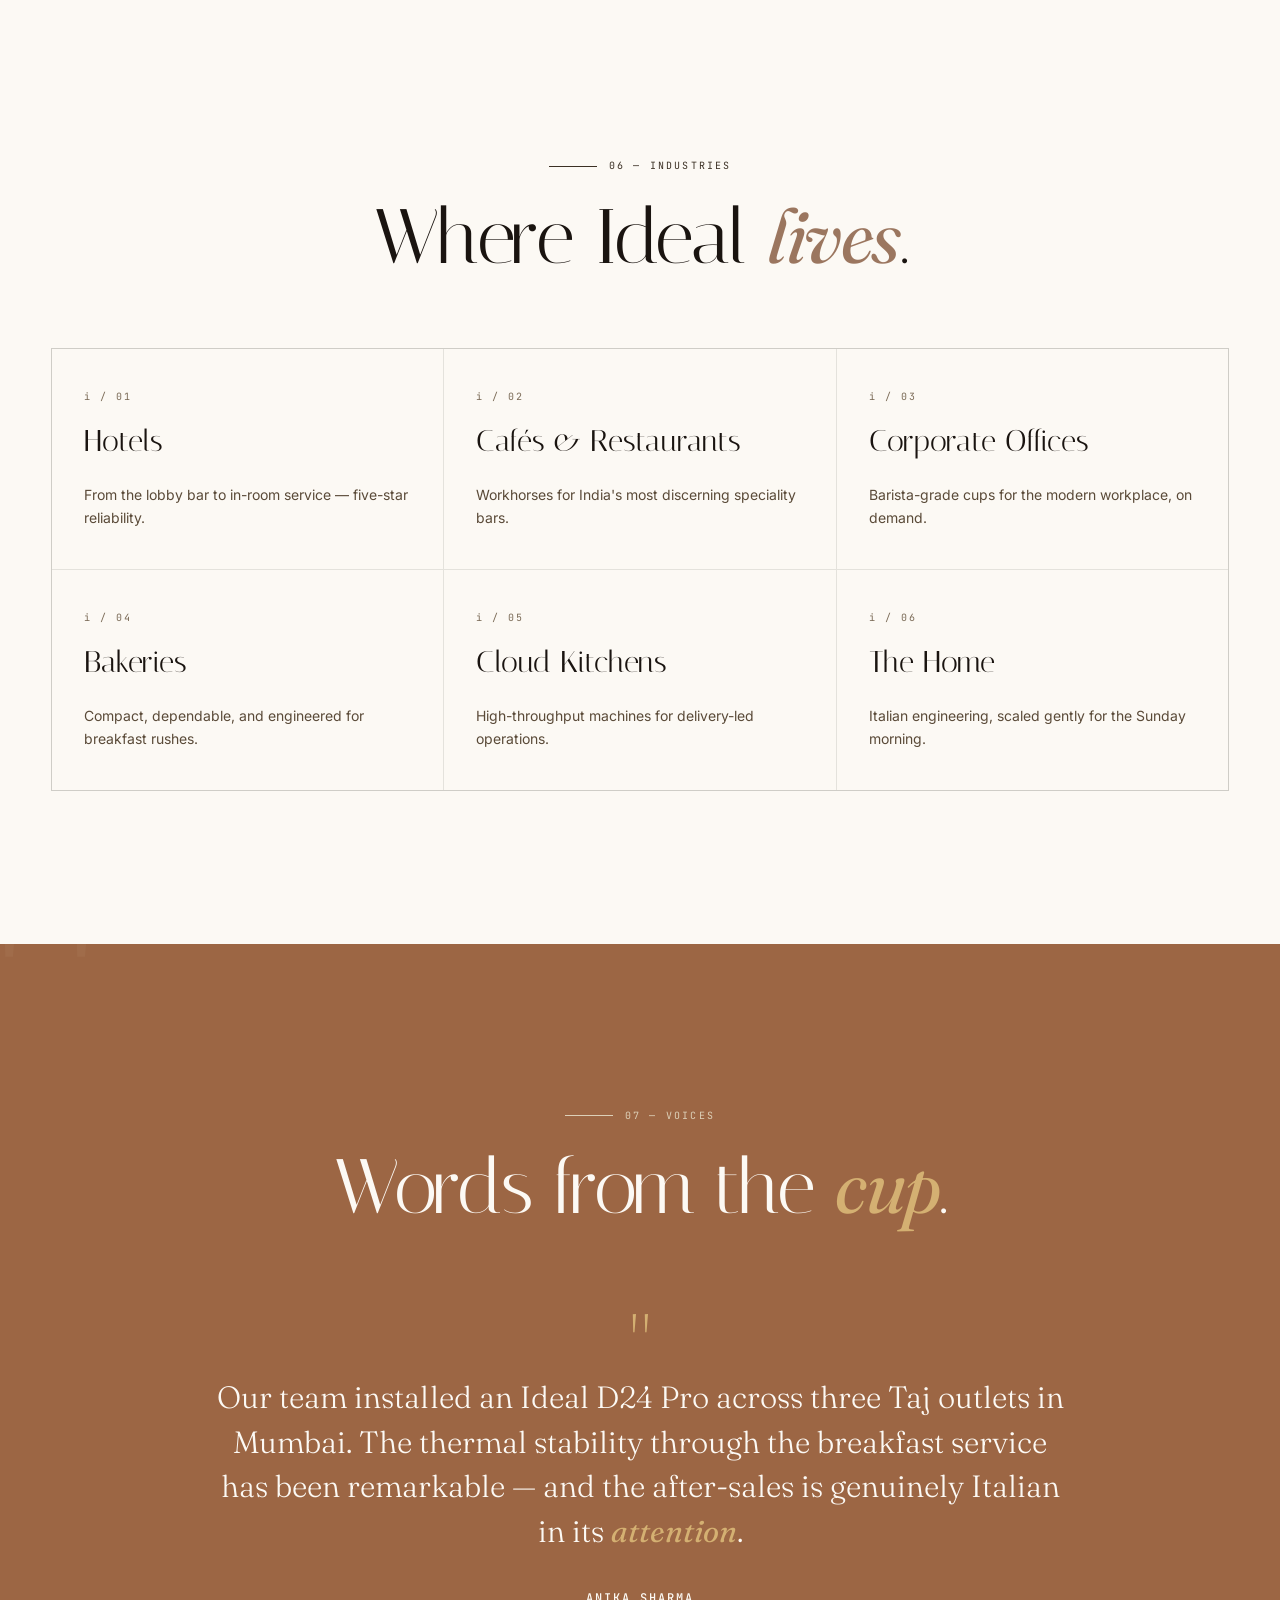
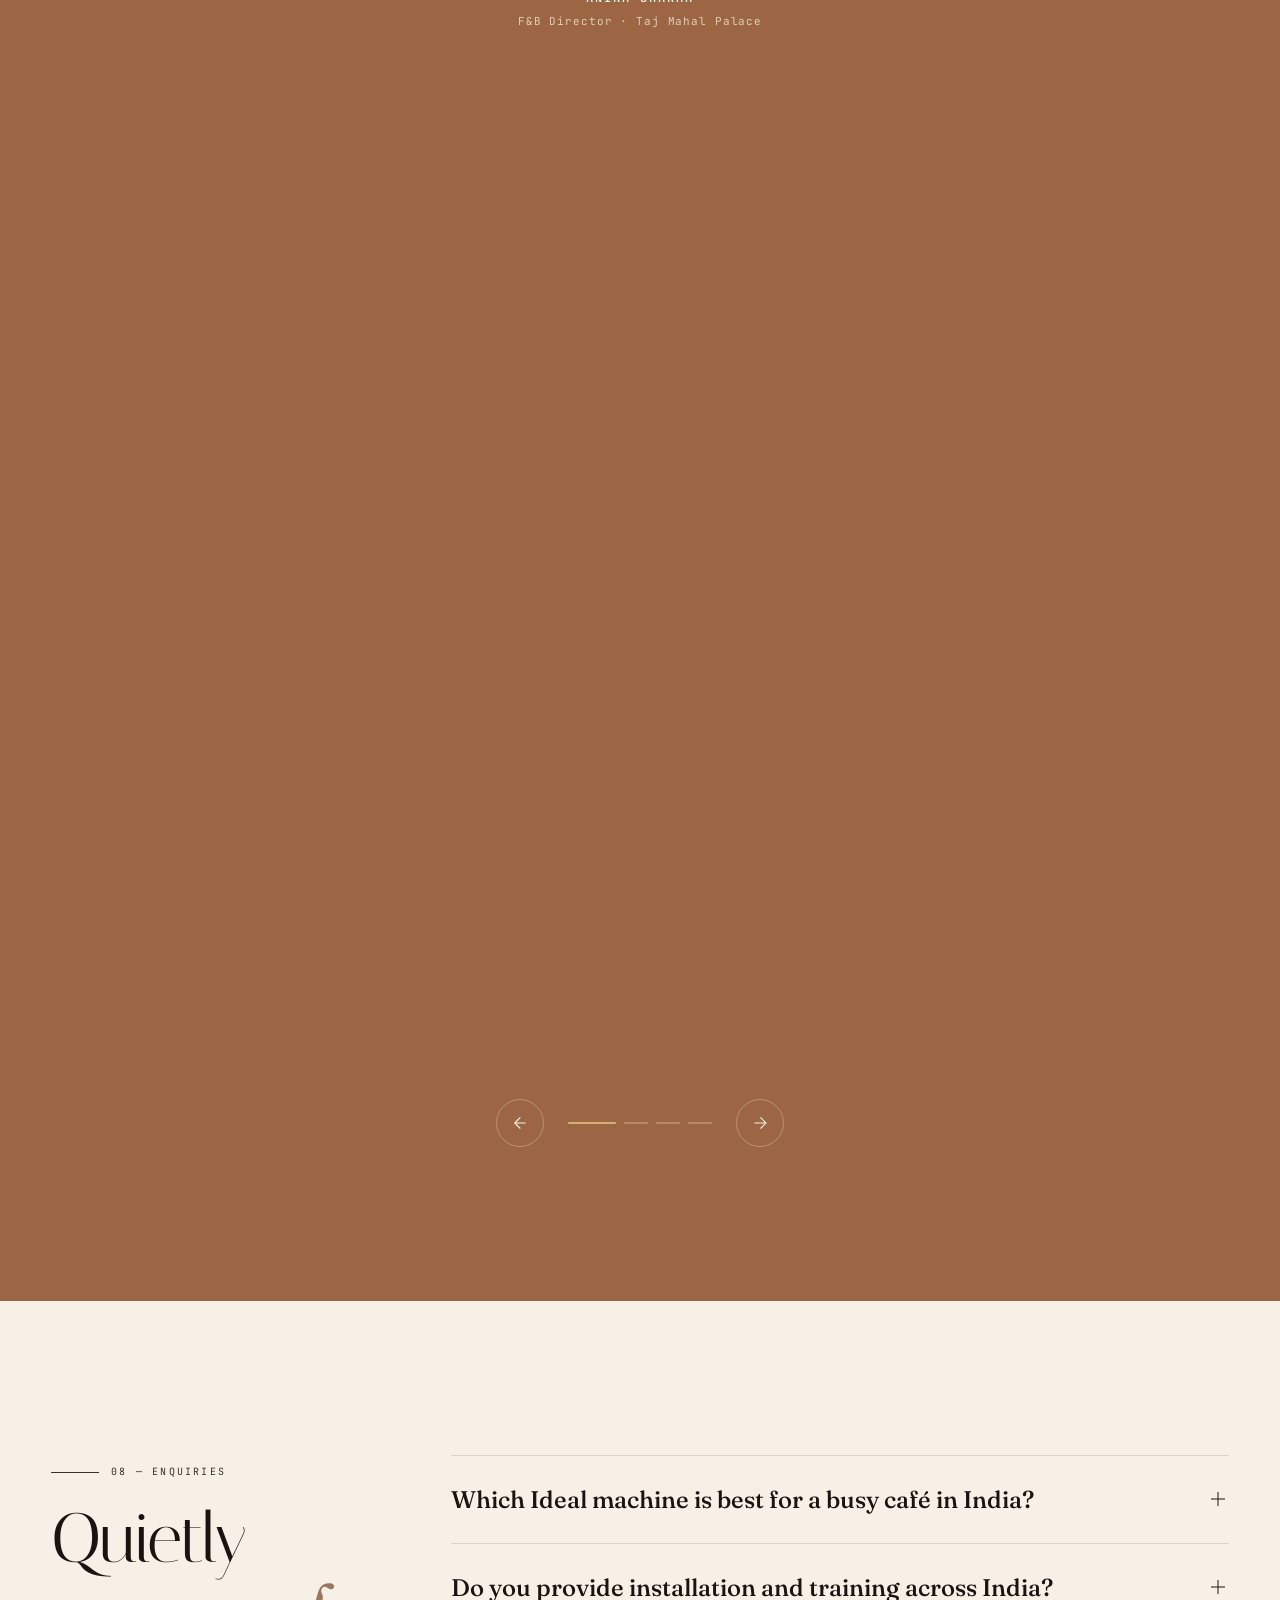
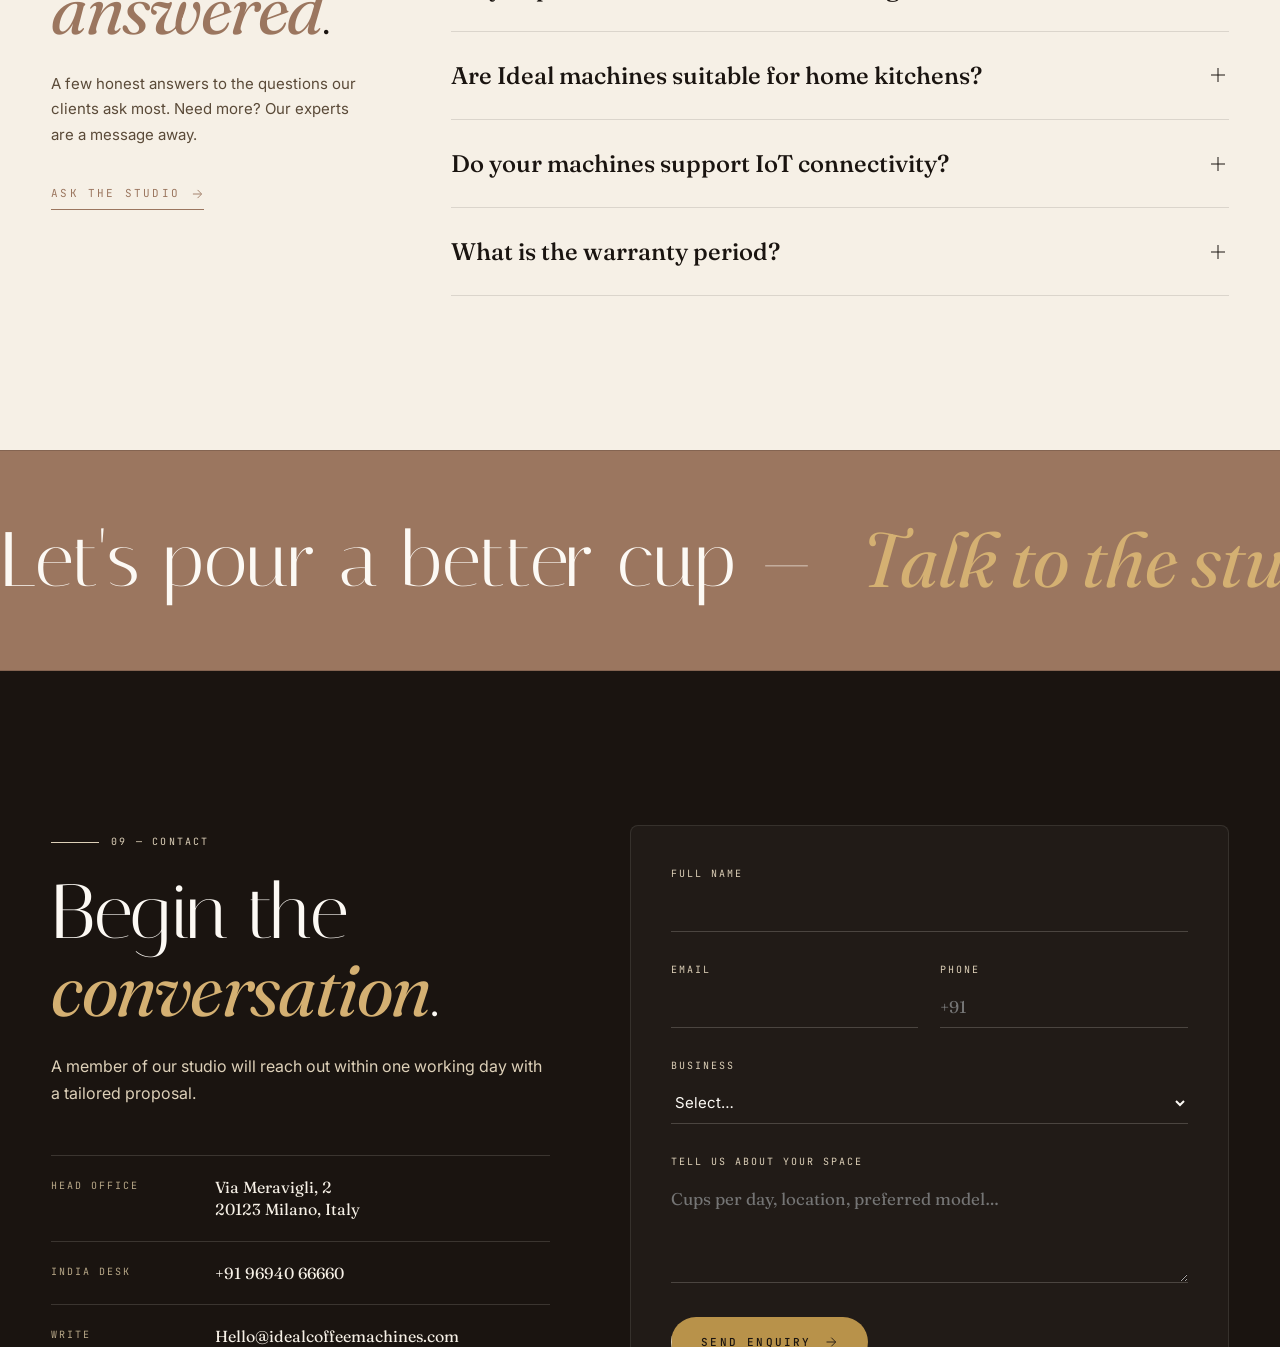
==== commit 39b0b7a2: "commit" ====
--- a/index.html
+++ b/index.html
@@ -187,7 +187,7 @@
 </section>
 
 <!-- TICKER -->
-<!-- <section class="ticker" aria-hidden="true">
+<section class="ticker" aria-hidden="true">
   <div class="ticker-track">
     <span><img src="" alt=""></span><span class="ticker-dot">●</span>
     <span class="italic">Cappuccino</span><span class="ticker-dot">●</span>
@@ -206,7 +206,7 @@
     <span>Lungo</span><span class="ticker-dot">●</span>
     <span class="italic">Doppio</span><span class="ticker-dot">●</span>
   </div>
-</section> -->
+</section>
 
 <!-- INTRO / MANIFESTO -->
 <section class="intro" id="intro">
@@ -717,7 +717,8 @@
 <!-- FOOTER -->
 <footer class="footer">
   <div class="footer-mark">
-    <span class="footer-mark-text"><img src="https://idealcoffeemachines.com/images/logo-light.png" alt="" style="height: 5rem;"></span>
+    <span class="footer-mark-text">IDEAL</span>
+    <span class="footer-mark-sub">— coffee machines —</span>
   </div>
 
   <div class="footer-grid">
